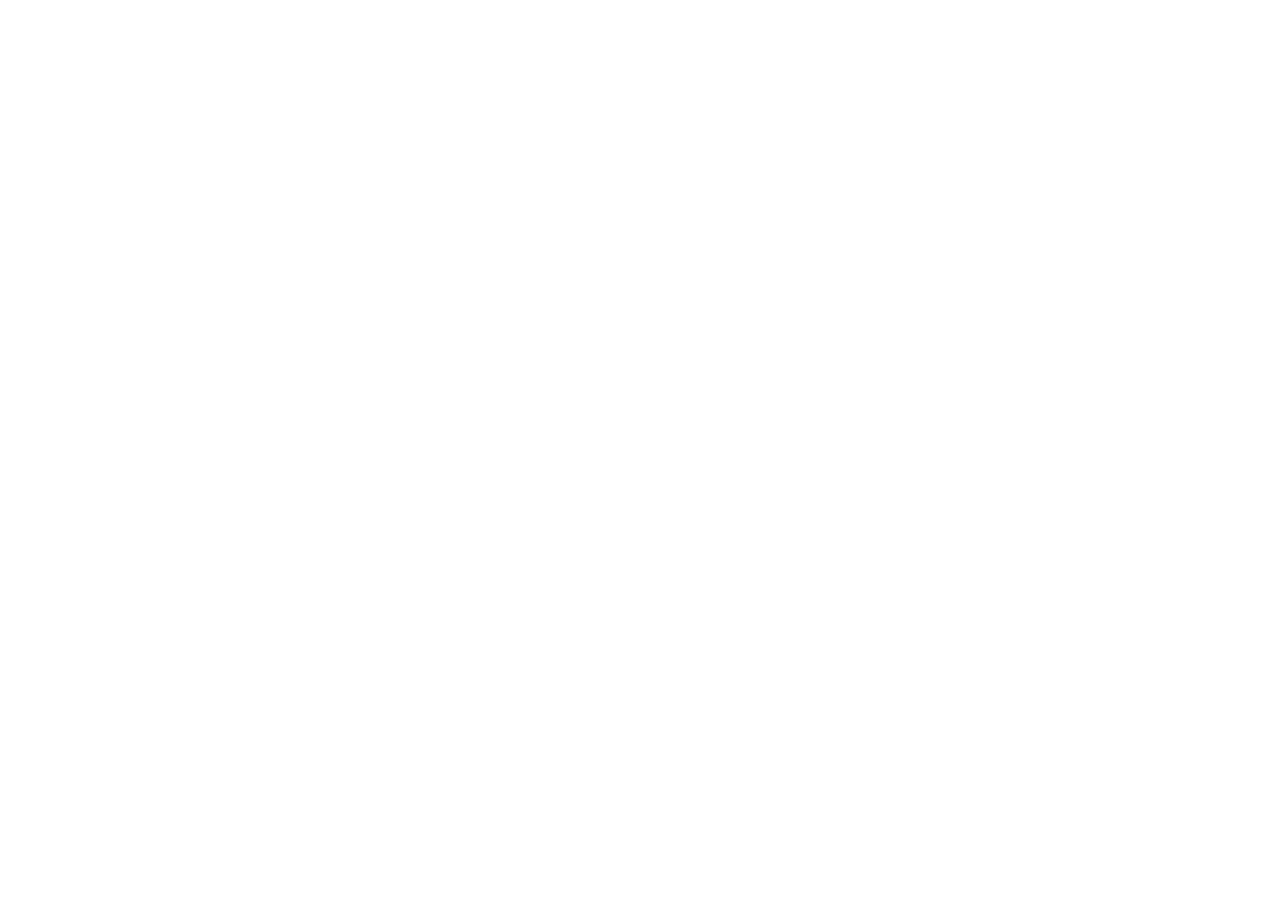
==== index.html @ 06a3d775 "Deploy hubmapconsortium/ccf-asct-reporter to github.com/hubmapconsortium/ccf-asct-reporter.git:gh-pa" ====
<!doctype html>
<html lang="en">

<head>
    <meta charset="utf-8">
    <title>HuBMAP CCF ASCT+B Reporter</title>
    <base href="/ccf-asct-reporter/">    <meta name="viewport" content="width=device-width, initial-scale=1">
    <link rel="icon" type="image/x-icon" href="favicon.ico">
    <link href="https://fonts.googleapis.com/css2?family=Inter:wght@100;200;300;400;500;531;600;700;800;900&display=swap" rel="stylesheet">
    <link href="https://fonts.googleapis.com/icon?family=Material+Icons" rel="stylesheet">
<link rel="stylesheet" href="styles.7276ded389c4f1534b64.css"></head>

<body class="mat-typography" style=" font-family: 'Inter', sans-serif !important;">
    <app-root></app-root>
<script src="runtime-es2015.409e6590615fb48d139f.js" type="module"></script><script src="runtime-es5.409e6590615fb48d139f.js" nomodule defer></script><script src="polyfills-es5.140e771a37f5fbdec635.js" nomodule defer></script><script src="polyfills-es2015.9a57001dd9671e1ec8b7.js" type="module"></script><script src="main-es2015.e4874497d447a8cd2fde.js" type="module"></script><script src="main-es5.e4874497d447a8cd2fde.js" nomodule defer></script></body>

</html>
---- styles.7276ded389c4f1534b64.css ----
@import url(https://fonts.googleapis.com/css2?family=Inter:wght@100;200;300;400;500;531;600;700;800;900&display=swap);.mat-badge-content{font-weight:600;font-size:12px;font-family:Roboto,Helvetica Neue,sans-serif}.mat-badge-small .mat-badge-content{font-size:9px}.mat-badge-large .mat-badge-content{font-size:24px}.mat-h1,.mat-headline,.mat-typography h1{font:400 24px/32px Roboto,Helvetica Neue,sans-serif;letter-spacing:normal;margin:0 0 16px}.mat-h2,.mat-title,.mat-typography h2{font:500 20px/32px Roboto,Helvetica Neue,sans-serif;letter-spacing:normal;margin:0 0 16px}.mat-h3,.mat-subheading-2,.mat-typography h3{font:400 16px/28px Roboto,Helvetica Neue,sans-serif;letter-spacing:normal;margin:0 0 16px}.mat-h4,.mat-subheading-1,.mat-typography h4{font:400 15px/24px Roboto,Helvetica Neue,sans-serif;letter-spacing:normal;margin:0 0 16px}.mat-h5,.mat-typography h5{font:400 calc(14px * .83)/20px Roboto,Helvetica Neue,sans-serif;margin:0 0 12px}.mat-h6,.mat-typography h6{font:400 calc(14px * .67)/20px Roboto,Helvetica Neue,sans-serif;margin:0 0 12px}.mat-body-2,.mat-body-strong{font:500 14px/24px Roboto,Helvetica Neue,sans-serif;letter-spacing:normal}.mat-body,.mat-body-1,.mat-typography{font:400 14px/20px Roboto,Helvetica Neue,sans-serif;letter-spacing:normal}.mat-body-1 p,.mat-body p,.mat-typography p{margin:0 0 12px}.mat-caption,.mat-small{font:400 12px/20px Roboto,Helvetica Neue,sans-serif;letter-spacing:normal}.mat-display-4,.mat-typography .mat-display-4{font:300 112px/112px Roboto,Helvetica Neue,sans-serif;letter-spacing:-.05em;margin:0 0 56px}.mat-display-3,.mat-typography .mat-display-3{font:400 56px/56px Roboto,Helvetica Neue,sans-serif;letter-spacing:-.02em;margin:0 0 64px}.mat-display-2,.mat-typography .mat-display-2{font:400 45px/48px Roboto,Helvetica Neue,sans-serif;letter-spacing:-.005em;margin:0 0 64px}.mat-display-1,.mat-typography .mat-display-1{font:400 34px/40px Roboto,Helvetica Neue,sans-serif;letter-spacing:normal;margin:0 0 64px}.mat-bottom-sheet-container{font:400 14px/20px Roboto,Helvetica Neue,sans-serif;letter-spacing:normal}.mat-button,.mat-fab,.mat-flat-button,.mat-icon-button,.mat-mini-fab,.mat-raised-button,.mat-stroked-button{font-family:Roboto,Helvetica Neue,sans-serif;font-size:14px;font-weight:500}.mat-button-toggle,.mat-card{font-family:Roboto,Helvetica Neue,sans-serif}.mat-card-title{font-size:24px;font-weight:500}.mat-card-header .mat-card-title{font-size:20px}.mat-card-content,.mat-card-subtitle{font-size:14px}.mat-checkbox{font-family:Roboto,Helvetica Neue,sans-serif}.mat-checkbox-layout .mat-checkbox-label{line-height:24px}.mat-chip{font-size:14px;font-weight:500}.mat-chip .mat-chip-remove.mat-icon,.mat-chip .mat-chip-trailing-icon.mat-icon{font-size:18px}.mat-table{font-family:Roboto,Helvetica Neue,sans-serif}.mat-header-cell{font-size:12px;font-weight:500}.mat-cell,.mat-footer-cell{font-size:14px}.mat-calendar{font-family:Roboto,Helvetica Neue,sans-serif}.mat-calendar-body{font-size:13px}.mat-calendar-body-label,.mat-calendar-period-button{font-size:14px;font-weight:500}.mat-calendar-table-header th{font-size:11px;font-weight:400}.mat-dialog-title{font:500 20px/32px Roboto,Helvetica Neue,sans-serif;letter-spacing:normal}.mat-expansion-panel-header{font-family:Roboto,Helvetica Neue,sans-serif;font-size:15px;font-weight:400}.mat-expansion-panel-content{font:400 14px/20px Roboto,Helvetica Neue,sans-serif;letter-spacing:normal}.mat-form-field{font-size:inherit;font-weight:400;line-height:1.125;font-family:Roboto,Helvetica Neue,sans-serif;letter-spacing:normal}.mat-form-field-wrapper{padding-bottom:1.34375em}.mat-form-field-prefix .mat-icon,.mat-form-field-suffix .mat-icon{font-size:150%;line-height:1.125}.mat-form-field-prefix .mat-icon-button,.mat-form-field-suffix .mat-icon-button{height:1.5em;width:1.5em}.mat-form-field-prefix .mat-icon-button .mat-icon,.mat-form-field-suffix .mat-icon-button .mat-icon{height:1.125em;line-height:1.125}.mat-form-field-infix{padding:.5em 0;border-top:.84375em solid transparent}.mat-form-field-can-float.mat-form-field-should-float .mat-form-field-label,.mat-form-field-can-float .mat-input-server:focus+.mat-form-field-label-wrapper .mat-form-field-label{transform:translateY(-1.34375em) scale(.75);width:133.3333333333%}.mat-form-field-can-float .mat-input-server[label]:not(:label-shown)+.mat-form-field-label-wrapper .mat-form-field-label{transform:translateY(-1.34374em) scale(.75);width:133.3333433333%}.mat-form-field-label-wrapper{top:-.84375em;padding-top:.84375em}.mat-form-field-label{top:1.34375em}.mat-form-field-underline{bottom:1.34375em}.mat-form-field-subscript-wrapper{font-size:75%;margin-top:.6666666667em;top:calc(100% - 1.7916666667em)}.mat-form-field-appearance-legacy .mat-form-field-wrapper{padding-bottom:1.25em}.mat-form-field-appearance-legacy .mat-form-field-infix{padding:.4375em 0}.mat-form-field-appearance-legacy.mat-form-field-can-float.mat-form-field-should-float .mat-form-field-label,.mat-form-field-appearance-legacy.mat-form-field-can-float .mat-input-server:focus+.mat-form-field-label-wrapper .mat-form-field-label{transform:translateY(-1.28125em) scale(.75) perspective(100px) translateZ(.001px);-ms-transform:translateY(-1.28125em) scale(.75);width:133.3333333333%}.mat-form-field-appearance-legacy.mat-form-field-can-float .mat-form-field-autofill-control:-webkit-autofill+.mat-form-field-label-wrapper .mat-form-field-label{transform:translateY(-1.28125em) scale(.75) perspective(100px) translateZ(.00101px);-ms-transform:translateY(-1.28124em) scale(.75);width:133.3333433333%}.mat-form-field-appearance-legacy.mat-form-field-can-float .mat-input-server[label]:not(:label-shown)+.mat-form-field-label-wrapper .mat-form-field-label{transform:translateY(-1.28125em) scale(.75) perspective(100px) translateZ(.00102px);-ms-transform:translateY(-1.28123em) scale(.75);width:133.3333533333%}.mat-form-field-appearance-legacy .mat-form-field-label{top:1.28125em}.mat-form-field-appearance-legacy .mat-form-field-underline{bottom:1.25em}.mat-form-field-appearance-legacy .mat-form-field-subscript-wrapper{margin-top:.5416666667em;top:calc(100% - 1.6666666667em)}@media print{.mat-form-field-appearance-legacy.mat-form-field-can-float.mat-form-field-should-float .mat-form-field-label,.mat-form-field-appearance-legacy.mat-form-field-can-float .mat-input-server:focus+.mat-form-field-label-wrapper .mat-form-field-label{transform:translateY(-1.28122em) scale(.75)}.mat-form-field-appearance-legacy.mat-form-field-can-float .mat-form-field-autofill-control:-webkit-autofill+.mat-form-field-label-wrapper .mat-form-field-label{transform:translateY(-1.28121em) scale(.75)}.mat-form-field-appearance-legacy.mat-form-field-can-float .mat-input-server[label]:not(:label-shown)+.mat-form-field-label-wrapper .mat-form-field-label{transform:translateY(-1.2812em) scale(.75)}}.mat-form-field-appearance-fill .mat-form-field-infix{padding:.25em 0 .75em}.mat-form-field-appearance-fill .mat-form-field-label{top:1.09375em;margin-top:-.5em}.mat-form-field-appearance-fill.mat-form-field-can-float.mat-form-field-should-float .mat-form-field-label,.mat-form-field-appearance-fill.mat-form-field-can-float .mat-input-server:focus+.mat-form-field-label-wrapper .mat-form-field-label{transform:translateY(-.59375em) scale(.75);width:133.3333333333%}.mat-form-field-appearance-fill.mat-form-field-can-float .mat-input-server[label]:not(:label-shown)+.mat-form-field-label-wrapper .mat-form-field-label{transform:translateY(-.59374em) scale(.75);width:133.3333433333%}.mat-form-field-appearance-outline .mat-form-field-infix{padding:1em 0}.mat-form-field-appearance-outline .mat-form-field-label{top:1.84375em;margin-top:-.25em}.mat-form-field-appearance-outline.mat-form-field-can-float.mat-form-field-should-float .mat-form-field-label,.mat-form-field-appearance-outline.mat-form-field-can-float .mat-input-server:focus+.mat-form-field-label-wrapper .mat-form-field-label{transform:translateY(-1.59375em) scale(.75);width:133.3333333333%}.mat-form-field-appearance-outline.mat-form-field-can-float .mat-input-server[label]:not(:label-shown)+.mat-form-field-label-wrapper .mat-form-field-label{transform:translateY(-1.59374em) scale(.75);width:133.3333433333%}.mat-grid-tile-footer,.mat-grid-tile-header{font-size:14px}.mat-grid-tile-footer .mat-line,.mat-grid-tile-header .mat-line{white-space:nowrap;overflow:hidden;text-overflow:ellipsis;display:block;box-sizing:border-box}.mat-grid-tile-footer .mat-line:nth-child(n+2),.mat-grid-tile-header .mat-line:nth-child(n+2){font-size:12px}input.mat-input-element{margin-top:-.0625em}.mat-menu-item{font-family:Roboto,Helvetica Neue,sans-serif;font-size:14px;font-weight:400}.mat-paginator,.mat-paginator-page-size .mat-select-trigger{font-family:Roboto,Helvetica Neue,sans-serif;font-size:12px}.mat-radio-button,.mat-select{font-family:Roboto,Helvetica Neue,sans-serif}.mat-select-trigger{height:1.125em}.mat-slide-toggle-content,.mat-slider-thumb-label-text{font-family:Roboto,Helvetica Neue,sans-serif}.mat-slider-thumb-label-text{font-size:12px;font-weight:500}.mat-stepper-horizontal,.mat-stepper-vertical{font-family:Roboto,Helvetica Neue,sans-serif}.mat-step-label{font-size:14px;font-weight:400}.mat-step-sub-label-error{font-weight:400}.mat-step-label-error{font-size:14px}.mat-step-label-selected{font-size:14px;font-weight:500}.mat-tab-group,.mat-tab-label,.mat-tab-link{font-family:Roboto,Helvetica Neue,sans-serif}.mat-tab-label,.mat-tab-link{font-size:14px;font-weight:500}.mat-toolbar,.mat-toolbar h1,.mat-toolbar h2,.mat-toolbar h3,.mat-toolbar h4,.mat-toolbar h5,.mat-toolbar h6{font:500 20px/32px Roboto,Helvetica Neue,sans-serif;letter-spacing:normal;margin:0}.mat-tooltip{font-family:Roboto,Helvetica Neue,sans-serif;font-size:10px;padding-top:6px;padding-bottom:6px}.mat-tooltip-handset{font-size:14px;padding-top:8px;padding-bottom:8px}.mat-list-item,.mat-list-option{font-family:Roboto,Helvetica Neue,sans-serif}.mat-list-base .mat-list-item{font-size:16px}.mat-list-base .mat-list-item .mat-line{white-space:nowrap;overflow:hidden;text-overflow:ellipsis;display:block;box-sizing:border-box}.mat-list-base .mat-list-item .mat-line:nth-child(n+2){font-size:14px}.mat-list-base .mat-list-option{font-size:16px}.mat-list-base .mat-list-option .mat-line{white-space:nowrap;overflow:hidden;text-overflow:ellipsis;display:block;box-sizing:border-box}.mat-list-base .mat-list-option .mat-line:nth-child(n+2){font-size:14px}.mat-list-base .mat-subheader{font-family:Roboto,Helvetica Neue,sans-serif;font-size:14px;font-weight:500}.mat-list-base[dense] .mat-list-item{font-size:12px}.mat-list-base[dense] .mat-list-item .mat-line{white-space:nowrap;overflow:hidden;text-overflow:ellipsis;display:block;box-sizing:border-box}.mat-list-base[dense] .mat-list-item .mat-line:nth-child(n+2),.mat-list-base[dense] .mat-list-option{font-size:12px}.mat-list-base[dense] .mat-list-option .mat-line{white-space:nowrap;overflow:hidden;text-overflow:ellipsis;display:block;box-sizing:border-box}.mat-list-base[dense] .mat-list-option .mat-line:nth-child(n+2){font-size:12px}.mat-list-base[dense] .mat-subheader{font-family:Roboto,Helvetica Neue,sans-serif;font-size:12px;font-weight:500}.mat-option{font-family:Roboto,Helvetica Neue,sans-serif;font-size:16px}.mat-optgroup-label{font:500 14px/24px Roboto,Helvetica Neue,sans-serif;letter-spacing:normal}.mat-simple-snackbar{font-family:Roboto,Helvetica Neue,sans-serif;font-size:14px}.mat-simple-snackbar-action{line-height:1;font-family:inherit;font-size:inherit;font-weight:500}.mat-tree{font-family:Roboto,Helvetica Neue,sans-serif}.mat-nested-tree-node,.mat-tree-node{font-weight:400;font-size:14px}.mat-ripple{overflow:hidden;position:relative}.mat-ripple:not(:empty){transform:translateZ(0)}.mat-ripple.mat-ripple-unbounded{overflow:visible}.mat-ripple-element{position:absolute;border-radius:50%;pointer-events:none;transition:opacity,transform 0ms cubic-bezier(0,0,.2,1);transform:scale(0)}.cdk-high-contrast-active .mat-ripple-element{display:none}.cdk-visually-hidden{border:0;clip:rect(0 0 0 0);height:1px;margin:-1px;overflow:hidden;padding:0;position:absolute;width:1px;outline:0;-webkit-appearance:none;-moz-appearance:none}.cdk-global-overlay-wrapper,.cdk-overlay-container{pointer-events:none;top:0;left:0;height:100%;width:100%}.cdk-overlay-container{position:fixed;z-index:1000}.cdk-overlay-container:empty{display:none}.cdk-global-overlay-wrapper,.cdk-overlay-pane{display:flex;position:absolute;z-index:1000}.cdk-overlay-pane{pointer-events:auto;box-sizing:border-box;max-width:100%;max-height:100%}.cdk-overlay-backdrop{position:absolute;top:0;bottom:0;left:0;right:0;z-index:1000;pointer-events:auto;-webkit-tap-highlight-color:transparent;transition:opacity .4s cubic-bezier(.25,.8,.25,1);opacity:0}.cdk-overlay-backdrop.cdk-overlay-backdrop-showing{opacity:1}@media screen and (-ms-high-contrast:active){.cdk-overlay-backdrop.cdk-overlay-backdrop-showing{opacity:.6}}.cdk-overlay-dark-backdrop{background:rgba(0,0,0,.32)}.cdk-overlay-transparent-backdrop,.cdk-overlay-transparent-backdrop.cdk-overlay-backdrop-showing{opacity:0}.cdk-overlay-connected-position-bounding-box{position:absolute;z-index:1000;display:flex;flex-direction:column;min-width:1px;min-height:1px}.cdk-global-scrollblock{position:fixed;width:100%;overflow-y:scroll}@-webkit-keyframes cdk-text-field-autofill-start{/*!*/}@keyframes cdk-text-field-autofill-start{/*!*/}@-webkit-keyframes cdk-text-field-autofill-end{/*!*/}@keyframes cdk-text-field-autofill-end{/*!*/}.cdk-text-field-autofill-monitored:-webkit-autofill{-webkit-animation:cdk-text-field-autofill-start 0s 1ms;animation:cdk-text-field-autofill-start 0s 1ms}.cdk-text-field-autofill-monitored:not(:-webkit-autofill){-webkit-animation:cdk-text-field-autofill-end 0s 1ms;animation:cdk-text-field-autofill-end 0s 1ms}textarea.cdk-textarea-autosize{resize:none}textarea.cdk-textarea-autosize-measuring{padding:2px 0!important;box-sizing:content-box!important;height:auto!important;overflow:hidden!important}textarea.cdk-textarea-autosize-measuring-firefox{padding:2px 0!important;box-sizing:content-box!important;height:0!important}.mat-focus-indicator,.mat-mdc-focus-indicator{position:relative}.mat-ripple-element{background-color:rgba(0,0,0,.1)}.mat-option{color:rgba(0,0,0,.87)}.mat-option.mat-active,.mat-option.mat-selected:not(.mat-option-multiple):not(.mat-option-disabled),.mat-option:focus:not(.mat-option-disabled),.mat-option:hover:not(.mat-option-disabled){background:rgba(0,0,0,.04)}.mat-option.mat-active{color:rgba(0,0,0,.87)}.mat-option.mat-option-disabled{color:rgba(0,0,0,.38)}.mat-primary .mat-option.mat-selected:not(.mat-option-disabled){color:#3f51b5}.mat-accent .mat-option.mat-selected:not(.mat-option-disabled){color:#ff4081}.mat-warn .mat-option.mat-selected:not(.mat-option-disabled){color:#f44336}.mat-optgroup-label{color:rgba(0,0,0,.54)}.mat-optgroup-disabled .mat-optgroup-label{color:rgba(0,0,0,.38)}.mat-pseudo-checkbox{color:rgba(0,0,0,.54)}.mat-pseudo-checkbox:after{color:#fafafa}.mat-pseudo-checkbox-disabled{color:#b0b0b0}.mat-primary .mat-pseudo-checkbox-checked,.mat-primary .mat-pseudo-checkbox-indeterminate{background:#3f51b5}.mat-accent .mat-pseudo-checkbox-checked,.mat-accent .mat-pseudo-checkbox-indeterminate,.mat-pseudo-checkbox-checked,.mat-pseudo-checkbox-indeterminate{background:#ff4081}.mat-warn .mat-pseudo-checkbox-checked,.mat-warn .mat-pseudo-checkbox-indeterminate{background:#f44336}.mat-pseudo-checkbox-checked.mat-pseudo-checkbox-disabled,.mat-pseudo-checkbox-indeterminate.mat-pseudo-checkbox-disabled{background:#b0b0b0}.mat-app-background{background-color:#fafafa;color:rgba(0,0,0,.87)}.mat-elevation-z0{box-shadow:0 0 0 0 rgba(0,0,0,.2),0 0 0 0 rgba(0,0,0,.14),0 0 0 0 rgba(0,0,0,.12)}.mat-elevation-z1{box-shadow:0 2px 1px -1px rgba(0,0,0,.2),0 1px 1px 0 rgba(0,0,0,.14),0 1px 3px 0 rgba(0,0,0,.12)}.mat-elevation-z2{box-shadow:0 3px 1px -2px rgba(0,0,0,.2),0 2px 2px 0 rgba(0,0,0,.14),0 1px 5px 0 rgba(0,0,0,.12)}.mat-elevation-z3{box-shadow:0 3px 3px -2px rgba(0,0,0,.2),0 3px 4px 0 rgba(0,0,0,.14),0 1px 8px 0 rgba(0,0,0,.12)}.mat-elevation-z4{box-shadow:0 2px 4px -1px rgba(0,0,0,.2),0 4px 5px 0 rgba(0,0,0,.14),0 1px 10px 0 rgba(0,0,0,.12)}.mat-elevation-z5{box-shadow:0 3px 5px -1px rgba(0,0,0,.2),0 5px 8px 0 rgba(0,0,0,.14),0 1px 14px 0 rgba(0,0,0,.12)}.mat-elevation-z6{box-shadow:0 3px 5px -1px rgba(0,0,0,.2),0 6px 10px 0 rgba(0,0,0,.14),0 1px 18px 0 rgba(0,0,0,.12)}.mat-elevation-z7{box-shadow:0 4px 5px -2px rgba(0,0,0,.2),0 7px 10px 1px rgba(0,0,0,.14),0 2px 16px 1px rgba(0,0,0,.12)}.mat-elevation-z8{box-shadow:0 5px 5px -3px rgba(0,0,0,.2),0 8px 10px 1px rgba(0,0,0,.14),0 3px 14px 2px rgba(0,0,0,.12)}.mat-elevation-z9{box-shadow:0 5px 6px -3px rgba(0,0,0,.2),0 9px 12px 1px rgba(0,0,0,.14),0 3px 16px 2px rgba(0,0,0,.12)}.mat-elevation-z10{box-shadow:0 6px 6px -3px rgba(0,0,0,.2),0 10px 14px 1px rgba(0,0,0,.14),0 4px 18px 3px rgba(0,0,0,.12)}.mat-elevation-z11{box-shadow:0 6px 7px -4px rgba(0,0,0,.2),0 11px 15px 1px rgba(0,0,0,.14),0 4px 20px 3px rgba(0,0,0,.12)}.mat-elevation-z12{box-shadow:0 7px 8px -4px rgba(0,0,0,.2),0 12px 17px 2px rgba(0,0,0,.14),0 5px 22px 4px rgba(0,0,0,.12)}.mat-elevation-z13{box-shadow:0 7px 8px -4px rgba(0,0,0,.2),0 13px 19px 2px rgba(0,0,0,.14),0 5px 24px 4px rgba(0,0,0,.12)}.mat-elevation-z14{box-shadow:0 7px 9px -4px rgba(0,0,0,.2),0 14px 21px 2px rgba(0,0,0,.14),0 5px 26px 4px rgba(0,0,0,.12)}.mat-elevation-z15{box-shadow:0 8px 9px -5px rgba(0,0,0,.2),0 15px 22px 2px rgba(0,0,0,.14),0 6px 28px 5px rgba(0,0,0,.12)}.mat-elevation-z16{box-shadow:0 8px 10px -5px rgba(0,0,0,.2),0 16px 24px 2px rgba(0,0,0,.14),0 6px 30px 5px rgba(0,0,0,.12)}.mat-elevation-z17{box-shadow:0 8px 11px -5px rgba(0,0,0,.2),0 17px 26px 2px rgba(0,0,0,.14),0 6px 32px 5px rgba(0,0,0,.12)}.mat-elevation-z18{box-shadow:0 9px 11px -5px rgba(0,0,0,.2),0 18px 28px 2px rgba(0,0,0,.14),0 7px 34px 6px rgba(0,0,0,.12)}.mat-elevation-z19{box-shadow:0 9px 12px -6px rgba(0,0,0,.2),0 19px 29px 2px rgba(0,0,0,.14),0 7px 36px 6px rgba(0,0,0,.12)}.mat-elevation-z20{box-shadow:0 10px 13px -6px rgba(0,0,0,.2),0 20px 31px 3px rgba(0,0,0,.14),0 8px 38px 7px rgba(0,0,0,.12)}.mat-elevation-z21{box-shadow:0 10px 13px -6px rgba(0,0,0,.2),0 21px 33px 3px rgba(0,0,0,.14),0 8px 40px 7px rgba(0,0,0,.12)}.mat-elevation-z22{box-shadow:0 10px 14px -6px rgba(0,0,0,.2),0 22px 35px 3px rgba(0,0,0,.14),0 8px 42px 7px rgba(0,0,0,.12)}.mat-elevation-z23{box-shadow:0 11px 14px -7px rgba(0,0,0,.2),0 23px 36px 3px rgba(0,0,0,.14),0 9px 44px 8px rgba(0,0,0,.12)}.mat-elevation-z24{box-shadow:0 11px 15px -7px rgba(0,0,0,.2),0 24px 38px 3px rgba(0,0,0,.14),0 9px 46px 8px rgba(0,0,0,.12)}.mat-theme-loaded-marker{display:none}.mat-autocomplete-panel{background:#fff;color:rgba(0,0,0,.87)}.mat-autocomplete-panel:not([class*=mat-elevation-z]){box-shadow:0 2px 4px -1px rgba(0,0,0,.2),0 4px 5px 0 rgba(0,0,0,.14),0 1px 10px 0 rgba(0,0,0,.12)}.mat-autocomplete-panel .mat-option.mat-selected:not(.mat-active):not(:hover){background:#fff}.mat-autocomplete-panel .mat-option.mat-selected:not(.mat-active):not(:hover):not(.mat-option-disabled){color:rgba(0,0,0,.87)}.mat-badge-content{color:#fff;background:#3f51b5}.cdk-high-contrast-active .mat-badge-content{outline:1px solid;border-radius:0}.mat-badge-accent .mat-badge-content{background:#ff4081;color:#fff}.mat-badge-warn .mat-badge-content{color:#fff;background:#f44336}.mat-badge{position:relative}.mat-badge-hidden .mat-badge-content{display:none}.mat-badge-disabled .mat-badge-content{background:#b9b9b9;color:rgba(0,0,0,.38)}.mat-badge-content{position:absolute;text-align:center;display:inline-block;border-radius:50%;transition:transform .2s ease-in-out;transform:scale(.6);overflow:hidden;white-space:nowrap;text-overflow:ellipsis;pointer-events:none}.mat-badge-content._mat-animation-noopable,.ng-animate-disabled .mat-badge-content{transition:none}.mat-badge-content.mat-badge-active{transform:none}.mat-badge-small .mat-badge-content{width:16px;height:16px;line-height:16px}.mat-badge-small.mat-badge-above .mat-badge-content{top:-8px}.mat-badge-small.mat-badge-below .mat-badge-content{bottom:-8px}.mat-badge-small.mat-badge-before .mat-badge-content{left:-16px}[dir=rtl] .mat-badge-small.mat-badge-before .mat-badge-content{left:auto;right:-16px}.mat-badge-small.mat-badge-after .mat-badge-content{right:-16px}[dir=rtl] .mat-badge-small.mat-badge-after .mat-badge-content{right:auto;left:-16px}.mat-badge-small.mat-badge-overlap.mat-badge-before .mat-badge-content{left:-8px}[dir=rtl] .mat-badge-small.mat-badge-overlap.mat-badge-before .mat-badge-content{left:auto;right:-8px}.mat-badge-small.mat-badge-overlap.mat-badge-after .mat-badge-content{right:-8px}[dir=rtl] .mat-badge-small.mat-badge-overlap.mat-badge-after .mat-badge-content{right:auto;left:-8px}.mat-badge-medium .mat-badge-content{width:22px;height:22px;line-height:22px}.mat-badge-medium.mat-badge-above .mat-badge-content{top:-11px}.mat-badge-medium.mat-badge-below .mat-badge-content{bottom:-11px}.mat-badge-medium.mat-badge-before .mat-badge-content{left:-22px}[dir=rtl] .mat-badge-medium.mat-badge-before .mat-badge-content{left:auto;right:-22px}.mat-badge-medium.mat-badge-after .mat-badge-content{right:-22px}[dir=rtl] .mat-badge-medium.mat-badge-after .mat-badge-content{right:auto;left:-22px}.mat-badge-medium.mat-badge-overlap.mat-badge-before .mat-badge-content{left:-11px}[dir=rtl] .mat-badge-medium.mat-badge-overlap.mat-badge-before .mat-badge-content{left:auto;right:-11px}.mat-badge-medium.mat-badge-overlap.mat-badge-after .mat-badge-content{right:-11px}[dir=rtl] .mat-badge-medium.mat-badge-overlap.mat-badge-after .mat-badge-content{right:auto;left:-11px}.mat-badge-large .mat-badge-content{width:28px;height:28px;line-height:28px}.mat-badge-large.mat-badge-above .mat-badge-content{top:-14px}.mat-badge-large.mat-badge-below .mat-badge-content{bottom:-14px}.mat-badge-large.mat-badge-before .mat-badge-content{left:-28px}[dir=rtl] .mat-badge-large.mat-badge-before .mat-badge-content{left:auto;right:-28px}.mat-badge-large.mat-badge-after .mat-badge-content{right:-28px}[dir=rtl] .mat-badge-large.mat-badge-after .mat-badge-content{right:auto;left:-28px}.mat-badge-large.mat-badge-overlap.mat-badge-before .mat-badge-content{left:-14px}[dir=rtl] .mat-badge-large.mat-badge-overlap.mat-badge-before .mat-badge-content{left:auto;right:-14px}.mat-badge-large.mat-badge-overlap.mat-badge-after .mat-badge-content{right:-14px}[dir=rtl] .mat-badge-large.mat-badge-overlap.mat-badge-after .mat-badge-content{right:auto;left:-14px}.mat-bottom-sheet-container{box-shadow:0 8px 10px -5px rgba(0,0,0,.2),0 16px 24px 2px rgba(0,0,0,.14),0 6px 30px 5px rgba(0,0,0,.12);background:#fff;color:rgba(0,0,0,.87)}.mat-button,.mat-icon-button,.mat-stroked-button{color:inherit;background:transparent}.mat-button.mat-primary,.mat-icon-button.mat-primary,.mat-stroked-button.mat-primary{color:#3f51b5}.mat-button.mat-accent,.mat-icon-button.mat-accent,.mat-stroked-button.mat-accent{color:#ff4081}.mat-button.mat-warn,.mat-icon-button.mat-warn,.mat-stroked-button.mat-warn{color:#f44336}.mat-button.mat-accent.mat-button-disabled,.mat-button.mat-button-disabled.mat-button-disabled,.mat-button.mat-primary.mat-button-disabled,.mat-button.mat-warn.mat-button-disabled,.mat-icon-button.mat-accent.mat-button-disabled,.mat-icon-button.mat-button-disabled.mat-button-disabled,.mat-icon-button.mat-primary.mat-button-disabled,.mat-icon-button.mat-warn.mat-button-disabled,.mat-stroked-button.mat-accent.mat-button-disabled,.mat-stroked-button.mat-button-disabled.mat-button-disabled,.mat-stroked-button.mat-primary.mat-button-disabled,.mat-stroked-button.mat-warn.mat-button-disabled{color:rgba(0,0,0,.26)}.mat-button.mat-primary .mat-button-focus-overlay,.mat-icon-button.mat-primary .mat-button-focus-overlay,.mat-stroked-button.mat-primary .mat-button-focus-overlay{background-color:#3f51b5}.mat-button.mat-accent .mat-button-focus-overlay,.mat-icon-button.mat-accent .mat-button-focus-overlay,.mat-stroked-button.mat-accent .mat-button-focus-overlay{background-color:#ff4081}.mat-button.mat-warn .mat-button-focus-overlay,.mat-icon-button.mat-warn .mat-button-focus-overlay,.mat-stroked-button.mat-warn .mat-button-focus-overlay{background-color:#f44336}.mat-button.mat-button-disabled .mat-button-focus-overlay,.mat-icon-button.mat-button-disabled .mat-button-focus-overlay,.mat-stroked-button.mat-button-disabled .mat-button-focus-overlay{background-color:transparent}.mat-button .mat-ripple-element,.mat-icon-button .mat-ripple-element,.mat-stroked-button .mat-ripple-element{opacity:.1;background-color:currentColor}.mat-button-focus-overlay{background:#000}.mat-stroked-button:not(.mat-button-disabled){border-color:rgba(0,0,0,.12)}.mat-fab,.mat-flat-button,.mat-mini-fab,.mat-raised-button{color:rgba(0,0,0,.87);background-color:#fff}.mat-fab.mat-accent,.mat-fab.mat-primary,.mat-fab.mat-warn,.mat-flat-button.mat-accent,.mat-flat-button.mat-primary,.mat-flat-button.mat-warn,.mat-mini-fab.mat-accent,.mat-mini-fab.mat-primary,.mat-mini-fab.mat-warn,.mat-raised-button.mat-accent,.mat-raised-button.mat-primary,.mat-raised-button.mat-warn{color:#fff}.mat-fab.mat-accent.mat-button-disabled,.mat-fab.mat-button-disabled.mat-button-disabled,.mat-fab.mat-primary.mat-button-disabled,.mat-fab.mat-warn.mat-button-disabled,.mat-flat-button.mat-accent.mat-button-disabled,.mat-flat-button.mat-button-disabled.mat-button-disabled,.mat-flat-button.mat-primary.mat-button-disabled,.mat-flat-button.mat-warn.mat-button-disabled,.mat-mini-fab.mat-accent.mat-button-disabled,.mat-mini-fab.mat-button-disabled.mat-button-disabled,.mat-mini-fab.mat-primary.mat-button-disabled,.mat-mini-fab.mat-warn.mat-button-disabled,.mat-raised-button.mat-accent.mat-button-disabled,.mat-raised-button.mat-button-disabled.mat-button-disabled,.mat-raised-button.mat-primary.mat-button-disabled,.mat-raised-button.mat-warn.mat-button-disabled{color:rgba(0,0,0,.26)}.mat-fab.mat-primary,.mat-flat-button.mat-primary,.mat-mini-fab.mat-primary,.mat-raised-button.mat-primary{background-color:#3f51b5}.mat-fab.mat-accent,.mat-flat-button.mat-accent,.mat-mini-fab.mat-accent,.mat-raised-button.mat-accent{background-color:#ff4081}.mat-fab.mat-warn,.mat-flat-button.mat-warn,.mat-mini-fab.mat-warn,.mat-raised-button.mat-warn{background-color:#f44336}.mat-fab.mat-accent.mat-button-disabled,.mat-fab.mat-button-disabled.mat-button-disabled,.mat-fab.mat-primary.mat-button-disabled,.mat-fab.mat-warn.mat-button-disabled,.mat-flat-button.mat-accent.mat-button-disabled,.mat-flat-button.mat-button-disabled.mat-button-disabled,.mat-flat-button.mat-primary.mat-button-disabled,.mat-flat-button.mat-warn.mat-button-disabled,.mat-mini-fab.mat-accent.mat-button-disabled,.mat-mini-fab.mat-button-disabled.mat-button-disabled,.mat-mini-fab.mat-primary.mat-button-disabled,.mat-mini-fab.mat-warn.mat-button-disabled,.mat-raised-button.mat-accent.mat-button-disabled,.mat-raised-button.mat-button-disabled.mat-button-disabled,.mat-raised-button.mat-primary.mat-button-disabled,.mat-raised-button.mat-warn.mat-button-disabled{background-color:rgba(0,0,0,.12)}.mat-fab.mat-accent .mat-ripple-element,.mat-fab.mat-primary .mat-ripple-element,.mat-fab.mat-warn .mat-ripple-element,.mat-flat-button.mat-accent .mat-ripple-element,.mat-flat-button.mat-primary .mat-ripple-element,.mat-flat-button.mat-warn .mat-ripple-element,.mat-mini-fab.mat-accent .mat-ripple-element,.mat-mini-fab.mat-primary .mat-ripple-element,.mat-mini-fab.mat-warn .mat-ripple-element,.mat-raised-button.mat-accent .mat-ripple-element,.mat-raised-button.mat-primary .mat-ripple-element,.mat-raised-button.mat-warn .mat-ripple-element{background-color:hsla(0,0%,100%,.1)}.mat-flat-button:not([class*=mat-elevation-z]),.mat-stroked-button:not([class*=mat-elevation-z]){box-shadow:0 0 0 0 rgba(0,0,0,.2),0 0 0 0 rgba(0,0,0,.14),0 0 0 0 rgba(0,0,0,.12)}.mat-raised-button:not([class*=mat-elevation-z]){box-shadow:0 3px 1px -2px rgba(0,0,0,.2),0 2px 2px 0 rgba(0,0,0,.14),0 1px 5px 0 rgba(0,0,0,.12)}.mat-raised-button:not(.mat-button-disabled):active:not([class*=mat-elevation-z]){box-shadow:0 5px 5px -3px rgba(0,0,0,.2),0 8px 10px 1px rgba(0,0,0,.14),0 3px 14px 2px rgba(0,0,0,.12)}.mat-raised-button.mat-button-disabled:not([class*=mat-elevation-z]){box-shadow:0 0 0 0 rgba(0,0,0,.2),0 0 0 0 rgba(0,0,0,.14),0 0 0 0 rgba(0,0,0,.12)}.mat-fab:not([class*=mat-elevation-z]),.mat-mini-fab:not([class*=mat-elevation-z]){box-shadow:0 3px 5px -1px rgba(0,0,0,.2),0 6px 10px 0 rgba(0,0,0,.14),0 1px 18px 0 rgba(0,0,0,.12)}.mat-fab:not(.mat-button-disabled):active:not([class*=mat-elevation-z]),.mat-mini-fab:not(.mat-button-disabled):active:not([class*=mat-elevation-z]){box-shadow:0 7px 8px -4px rgba(0,0,0,.2),0 12px 17px 2px rgba(0,0,0,.14),0 5px 22px 4px rgba(0,0,0,.12)}.mat-fab.mat-button-disabled:not([class*=mat-elevation-z]),.mat-mini-fab.mat-button-disabled:not([class*=mat-elevation-z]){box-shadow:0 0 0 0 rgba(0,0,0,.2),0 0 0 0 rgba(0,0,0,.14),0 0 0 0 rgba(0,0,0,.12)}.mat-button-toggle-group,.mat-button-toggle-standalone{box-shadow:0 3px 1px -2px rgba(0,0,0,.2),0 2px 2px 0 rgba(0,0,0,.14),0 1px 5px 0 rgba(0,0,0,.12)}.mat-button-toggle-group-appearance-standard,.mat-button-toggle-standalone.mat-button-toggle-appearance-standard{box-shadow:none}.mat-button-toggle{color:rgba(0,0,0,.38)}.mat-button-toggle .mat-button-toggle-focus-overlay{background-color:rgba(0,0,0,.12)}.mat-button-toggle-appearance-standard{color:rgba(0,0,0,.87);background:#fff}.mat-button-toggle-appearance-standard .mat-button-toggle-focus-overlay{background-color:#000}.mat-button-toggle-group-appearance-standard .mat-button-toggle+.mat-button-toggle{border-left:1px solid rgba(0,0,0,.12)}[dir=rtl] .mat-button-toggle-group-appearance-standard .mat-button-toggle+.mat-button-toggle{border-left:none;border-right:1px solid rgba(0,0,0,.12)}.mat-button-toggle-group-appearance-standard.mat-button-toggle-vertical .mat-button-toggle+.mat-button-toggle{border-left:none;border-right:none;border-top:1px solid rgba(0,0,0,.12)}.mat-button-toggle-checked{background-color:#e0e0e0;color:rgba(0,0,0,.54)}.mat-button-toggle-checked.mat-button-toggle-appearance-standard{color:rgba(0,0,0,.87)}.mat-button-toggle-disabled{color:rgba(0,0,0,.26);background-color:#eee}.mat-button-toggle-disabled.mat-button-toggle-appearance-standard{background:#fff}.mat-button-toggle-disabled.mat-button-toggle-checked{background-color:#bdbdbd}.mat-button-toggle-group-appearance-standard,.mat-button-toggle-standalone.mat-button-toggle-appearance-standard{border:1px solid rgba(0,0,0,.12)}.mat-button-toggle-appearance-standard .mat-button-toggle-label-content{line-height:48px}.mat-card{background:#fff;color:rgba(0,0,0,.87)}.mat-card:not([class*=mat-elevation-z]){box-shadow:0 2px 1px -1px rgba(0,0,0,.2),0 1px 1px 0 rgba(0,0,0,.14),0 1px 3px 0 rgba(0,0,0,.12)}.mat-card.mat-card-flat:not([class*=mat-elevation-z]){box-shadow:0 0 0 0 rgba(0,0,0,.2),0 0 0 0 rgba(0,0,0,.14),0 0 0 0 rgba(0,0,0,.12)}.mat-card-subtitle{color:rgba(0,0,0,.54)}.mat-checkbox-frame{border-color:rgba(0,0,0,.54)}.mat-checkbox-checkmark{fill:#fafafa}.mat-checkbox-checkmark-path{stroke:#fafafa!important}.mat-checkbox-mixedmark{background-color:#fafafa}.mat-checkbox-checked.mat-primary .mat-checkbox-background,.mat-checkbox-indeterminate.mat-primary .mat-checkbox-background{background-color:#3f51b5}.mat-checkbox-checked.mat-accent .mat-checkbox-background,.mat-checkbox-indeterminate.mat-accent .mat-checkbox-background{background-color:#ff4081}.mat-checkbox-checked.mat-warn .mat-checkbox-background,.mat-checkbox-indeterminate.mat-warn .mat-checkbox-background{background-color:#f44336}.mat-checkbox-disabled.mat-checkbox-checked .mat-checkbox-background,.mat-checkbox-disabled.mat-checkbox-indeterminate .mat-checkbox-background{background-color:#b0b0b0}.mat-checkbox-disabled:not(.mat-checkbox-checked) .mat-checkbox-frame{border-color:#b0b0b0}.mat-checkbox-disabled .mat-checkbox-label{color:rgba(0,0,0,.54)}.mat-checkbox .mat-ripple-element{background-color:#000}.mat-checkbox-checked:not(.mat-checkbox-disabled).mat-primary .mat-ripple-element,.mat-checkbox:active:not(.mat-checkbox-disabled).mat-primary .mat-ripple-element{background:#3f51b5}.mat-checkbox-checked:not(.mat-checkbox-disabled).mat-accent .mat-ripple-element,.mat-checkbox:active:not(.mat-checkbox-disabled).mat-accent .mat-ripple-element{background:#ff4081}.mat-checkbox-checked:not(.mat-checkbox-disabled).mat-warn .mat-ripple-element,.mat-checkbox:active:not(.mat-checkbox-disabled).mat-warn .mat-ripple-element{background:#f44336}.mat-chip.mat-standard-chip{background-color:#e0e0e0;color:rgba(0,0,0,.87)}.mat-chip.mat-standard-chip .mat-chip-remove{color:rgba(0,0,0,.87);opacity:.4}.mat-chip.mat-standard-chip:not(.mat-chip-disabled):active{box-shadow:0 3px 3px -2px rgba(0,0,0,.2),0 3px 4px 0 rgba(0,0,0,.14),0 1px 8px 0 rgba(0,0,0,.12)}.mat-chip.mat-standard-chip:not(.mat-chip-disabled) .mat-chip-remove:hover{opacity:.54}.mat-chip.mat-standard-chip.mat-chip-disabled{opacity:.4}.mat-chip.mat-standard-chip:after{background:#000}.mat-chip.mat-standard-chip.mat-chip-selected.mat-primary{background-color:#3f51b5;color:#fff}.mat-chip.mat-standard-chip.mat-chip-selected.mat-primary .mat-chip-remove{color:#fff;opacity:.4}.mat-chip.mat-standard-chip.mat-chip-selected.mat-primary .mat-ripple-element{background-color:hsla(0,0%,100%,.1)}.mat-chip.mat-standard-chip.mat-chip-selected.mat-warn{background-color:#f44336;color:#fff}.mat-chip.mat-standard-chip.mat-chip-selected.mat-warn .mat-chip-remove{color:#fff;opacity:.4}.mat-chip.mat-standard-chip.mat-chip-selected.mat-warn .mat-ripple-element{background-color:hsla(0,0%,100%,.1)}.mat-chip.mat-standard-chip.mat-chip-selected.mat-accent{background-color:#ff4081;color:#fff}.mat-chip.mat-standard-chip.mat-chip-selected.mat-accent .mat-chip-remove{color:#fff;opacity:.4}.mat-chip.mat-standard-chip.mat-chip-selected.mat-accent .mat-ripple-element{background-color:hsla(0,0%,100%,.1)}.mat-table{background:#fff}.mat-table-sticky,.mat-table tbody,.mat-table tfoot,.mat-table thead,[mat-footer-row],[mat-header-row],[mat-row],mat-footer-row,mat-header-row,mat-row{background:inherit}mat-footer-row,mat-header-row,mat-row,td.mat-cell,td.mat-footer-cell,th.mat-header-cell{border-bottom-color:rgba(0,0,0,.12)}.mat-header-cell{color:rgba(0,0,0,.54)}.mat-cell,.mat-footer-cell{color:rgba(0,0,0,.87)}.mat-calendar-arrow{border-top-color:rgba(0,0,0,.54)}.mat-datepicker-content .mat-calendar-next-button,.mat-datepicker-content .mat-calendar-previous-button,.mat-datepicker-toggle{color:rgba(0,0,0,.54)}.mat-calendar-table-header{color:rgba(0,0,0,.38)}.mat-calendar-table-header-divider:after{background:rgba(0,0,0,.12)}.mat-calendar-body-label{color:rgba(0,0,0,.54)}.mat-calendar-body-cell-content,.mat-date-range-input-separator{color:rgba(0,0,0,.87);border-color:transparent}.mat-calendar-body-disabled>.mat-calendar-body-cell-content:not(.mat-calendar-body-selected),.mat-form-field-disabled .mat-date-range-input-separator{color:rgba(0,0,0,.38)}.cdk-keyboard-focused .mat-calendar-body-active>.mat-calendar-body-cell-content:not(.mat-calendar-body-selected),.cdk-program-focused .mat-calendar-body-active>.mat-calendar-body-cell-content:not(.mat-calendar-body-selected),.mat-calendar-body-cell:not(.mat-calendar-body-disabled):hover>.mat-calendar-body-cell-content:not(.mat-calendar-body-selected){background-color:rgba(0,0,0,.04)}.mat-calendar-body-in-preview{color:rgba(0,0,0,.24)}.mat-calendar-body-today:not(.mat-calendar-body-selected){border-color:rgba(0,0,0,.38)}.mat-calendar-body-disabled>.mat-calendar-body-today:not(.mat-calendar-body-selected){border-color:rgba(0,0,0,.18)}.mat-calendar-body-in-range:before{background:rgba(63,81,181,.2)}.mat-calendar-body-in-comparison-range:before{background:rgba(249,171,0,.2)}.mat-calendar-body-comparison-bridge-start:before,[dir=rtl] .mat-calendar-body-comparison-bridge-end:before{background:linear-gradient(90deg,rgba(63,81,181,.2) 50%,rgba(249,171,0,.2) 0)}.mat-calendar-body-comparison-bridge-end:before,[dir=rtl] .mat-calendar-body-comparison-bridge-start:before{background:linear-gradient(270deg,rgba(63,81,181,.2) 50%,rgba(249,171,0,.2) 0)}.mat-calendar-body-in-comparison-range.mat-calendar-body-in-range:after{background:#a8dab5}.mat-calendar-body-in-comparison-range>.mat-calendar-body-selected{background:#46a35e}.mat-calendar-body-selected{background-color:#3f51b5;color:#fff}.mat-calendar-body-disabled>.mat-calendar-body-selected{background-color:rgba(63,81,181,.4)}.mat-calendar-body-today.mat-calendar-body-selected{box-shadow:inset 0 0 0 1px #fff}.mat-datepicker-content{box-shadow:0 2px 4px -1px rgba(0,0,0,.2),0 4px 5px 0 rgba(0,0,0,.14),0 1px 10px 0 rgba(0,0,0,.12);background-color:#fff;color:rgba(0,0,0,.87)}.mat-datepicker-content.mat-accent .mat-calendar-body-in-range:before{background:rgba(255,64,129,.2)}.mat-datepicker-content.mat-accent .mat-calendar-body-in-comparison-range:before{background:rgba(249,171,0,.2)}.mat-datepicker-content.mat-accent .mat-calendar-body-comparison-bridge-start:before,.mat-datepicker-content.mat-accent [dir=rtl] .mat-calendar-body-comparison-bridge-end:before{background:linear-gradient(90deg,rgba(255,64,129,.2) 50%,rgba(249,171,0,.2) 0)}.mat-datepicker-content.mat-accent .mat-calendar-body-comparison-bridge-end:before,.mat-datepicker-content.mat-accent [dir=rtl] .mat-calendar-body-comparison-bridge-start:before{background:linear-gradient(270deg,rgba(255,64,129,.2) 50%,rgba(249,171,0,.2) 0)}.mat-datepicker-content.mat-accent .mat-calendar-body-in-comparison-range.mat-calendar-body-in-range:after{background:#a8dab5}.mat-datepicker-content.mat-accent .mat-calendar-body-in-comparison-range>.mat-calendar-body-selected{background:#46a35e}.mat-datepicker-content.mat-accent .mat-calendar-body-selected{background-color:#ff4081;color:#fff}.mat-datepicker-content.mat-accent .mat-calendar-body-disabled>.mat-calendar-body-selected{background-color:rgba(255,64,129,.4)}.mat-datepicker-content.mat-accent .mat-calendar-body-today.mat-calendar-body-selected{box-shadow:inset 0 0 0 1px #fff}.mat-datepicker-content.mat-warn .mat-calendar-body-in-range:before{background:rgba(244,67,54,.2)}.mat-datepicker-content.mat-warn .mat-calendar-body-in-comparison-range:before{background:rgba(249,171,0,.2)}.mat-datepicker-content.mat-warn .mat-calendar-body-comparison-bridge-start:before,.mat-datepicker-content.mat-warn [dir=rtl] .mat-calendar-body-comparison-bridge-end:before{background:linear-gradient(90deg,rgba(244,67,54,.2) 50%,rgba(249,171,0,.2) 0)}.mat-datepicker-content.mat-warn .mat-calendar-body-comparison-bridge-end:before,.mat-datepicker-content.mat-warn [dir=rtl] .mat-calendar-body-comparison-bridge-start:before{background:linear-gradient(270deg,rgba(244,67,54,.2) 50%,rgba(249,171,0,.2) 0)}.mat-datepicker-content.mat-warn .mat-calendar-body-in-comparison-range.mat-calendar-body-in-range:after{background:#a8dab5}.mat-datepicker-content.mat-warn .mat-calendar-body-in-comparison-range>.mat-calendar-body-selected{background:#46a35e}.mat-datepicker-content.mat-warn .mat-calendar-body-selected{background-color:#f44336;color:#fff}.mat-datepicker-content.mat-warn .mat-calendar-body-disabled>.mat-calendar-body-selected{background-color:rgba(244,67,54,.4)}.mat-datepicker-content.mat-warn .mat-calendar-body-today.mat-calendar-body-selected{box-shadow:inset 0 0 0 1px #fff}.mat-datepicker-content-touch{box-shadow:0 0 0 0 rgba(0,0,0,.2),0 0 0 0 rgba(0,0,0,.14),0 0 0 0 rgba(0,0,0,.12)}.mat-datepicker-toggle-active{color:#3f51b5}.mat-datepicker-toggle-active.mat-accent{color:#ff4081}.mat-datepicker-toggle-active.mat-warn{color:#f44336}.mat-date-range-input-inner[disabled]{color:rgba(0,0,0,.38)}.mat-dialog-container{box-shadow:0 11px 15px -7px rgba(0,0,0,.2),0 24px 38px 3px rgba(0,0,0,.14),0 9px 46px 8px rgba(0,0,0,.12);background:#fff;color:rgba(0,0,0,.87)}.mat-divider{border-top-color:rgba(0,0,0,.12)}.mat-divider-vertical{border-right-color:rgba(0,0,0,.12)}.mat-expansion-panel{background:#fff;color:rgba(0,0,0,.87)}.mat-expansion-panel:not([class*=mat-elevation-z]){box-shadow:0 3px 1px -2px rgba(0,0,0,.2),0 2px 2px 0 rgba(0,0,0,.14),0 1px 5px 0 rgba(0,0,0,.12)}.mat-action-row{border-top-color:rgba(0,0,0,.12)}.mat-expansion-panel .mat-expansion-panel-header.cdk-keyboard-focused:not([aria-disabled=true]),.mat-expansion-panel .mat-expansion-panel-header.cdk-program-focused:not([aria-disabled=true]),.mat-expansion-panel:not(.mat-expanded) .mat-expansion-panel-header:hover:not([aria-disabled=true]){background:rgba(0,0,0,.04)}@media(hover:none){.mat-expansion-panel:not(.mat-expanded):not([aria-disabled=true]) .mat-expansion-panel-header:hover{background:#fff}}.mat-expansion-panel-header-title{color:rgba(0,0,0,.87)}.mat-expansion-indicator:after,.mat-expansion-panel-header-description{color:rgba(0,0,0,.54)}.mat-expansion-panel-header[aria-disabled=true]{color:rgba(0,0,0,.26)}.mat-expansion-panel-header[aria-disabled=true] .mat-expansion-panel-header-description,.mat-expansion-panel-header[aria-disabled=true] .mat-expansion-panel-header-title{color:inherit}.mat-expansion-panel-header{height:48px}.mat-expansion-panel-header.mat-expanded{height:64px}.mat-form-field-label,.mat-hint{color:rgba(0,0,0,.6)}.mat-form-field.mat-focused .mat-form-field-label{color:#3f51b5}.mat-form-field.mat-focused .mat-form-field-label.mat-accent{color:#ff4081}.mat-form-field.mat-focused .mat-form-field-label.mat-warn{color:#f44336}.mat-focused .mat-form-field-required-marker{color:#ff4081}.mat-form-field-ripple{background-color:rgba(0,0,0,.87)}.mat-form-field.mat-focused .mat-form-field-ripple{background-color:#3f51b5}.mat-form-field.mat-focused .mat-form-field-ripple.mat-accent{background-color:#ff4081}.mat-form-field.mat-focused .mat-form-field-ripple.mat-warn{background-color:#f44336}.mat-form-field-type-mat-native-select.mat-focused:not(.mat-form-field-invalid) .mat-form-field-infix:after{color:#3f51b5}.mat-form-field-type-mat-native-select.mat-focused:not(.mat-form-field-invalid).mat-accent .mat-form-field-infix:after{color:#ff4081}.mat-form-field-type-mat-native-select.mat-focused:not(.mat-form-field-invalid).mat-warn .mat-form-field-infix:after,.mat-form-field.mat-form-field-invalid .mat-form-field-label,.mat-form-field.mat-form-field-invalid .mat-form-field-label.mat-accent,.mat-form-field.mat-form-field-invalid .mat-form-field-label .mat-form-field-required-marker{color:#f44336}.mat-form-field.mat-form-field-invalid .mat-form-field-ripple,.mat-form-field.mat-form-field-invalid .mat-form-field-ripple.mat-accent{background-color:#f44336}.mat-error{color:#f44336}.mat-form-field-appearance-legacy .mat-form-field-label,.mat-form-field-appearance-legacy .mat-hint{color:rgba(0,0,0,.54)}.mat-form-field-appearance-legacy .mat-form-field-underline{background-color:rgba(0,0,0,.42)}.mat-form-field-appearance-legacy.mat-form-field-disabled .mat-form-field-underline{background-image:linear-gradient(90deg,rgba(0,0,0,.42) 0,rgba(0,0,0,.42) 33%,transparent 0);background-size:4px 100%;background-repeat:repeat-x}.mat-form-field-appearance-standard .mat-form-field-underline{background-color:rgba(0,0,0,.42)}.mat-form-field-appearance-standard.mat-form-field-disabled .mat-form-field-underline{background-image:linear-gradient(90deg,rgba(0,0,0,.42) 0,rgba(0,0,0,.42) 33%,transparent 0);background-size:4px 100%;background-repeat:repeat-x}.mat-form-field-appearance-fill .mat-form-field-flex{background-color:rgba(0,0,0,.04)}.mat-form-field-appearance-fill.mat-form-field-disabled .mat-form-field-flex{background-color:rgba(0,0,0,.02)}.mat-form-field-appearance-fill .mat-form-field-underline:before{background-color:rgba(0,0,0,.42)}.mat-form-field-appearance-fill.mat-form-field-disabled .mat-form-field-label{color:rgba(0,0,0,.38)}.mat-form-field-appearance-fill.mat-form-field-disabled .mat-form-field-underline:before{background-color:transparent}.mat-form-field-appearance-outline .mat-form-field-outline{color:rgba(0,0,0,.12)}.mat-form-field-appearance-outline .mat-form-field-outline-thick{color:rgba(0,0,0,.87)}.mat-form-field-appearance-outline.mat-focused .mat-form-field-outline-thick{color:#3f51b5}.mat-form-field-appearance-outline.mat-focused.mat-accent .mat-form-field-outline-thick{color:#ff4081}.mat-form-field-appearance-outline.mat-focused.mat-warn .mat-form-field-outline-thick,.mat-form-field-appearance-outline.mat-form-field-invalid.mat-form-field-invalid .mat-form-field-outline-thick{color:#f44336}.mat-form-field-appearance-outline.mat-form-field-disabled .mat-form-field-label{color:rgba(0,0,0,.38)}.mat-form-field-appearance-outline.mat-form-field-disabled .mat-form-field-outline{color:rgba(0,0,0,.06)}.mat-icon.mat-primary{color:#3f51b5}.mat-icon.mat-accent{color:#ff4081}.mat-icon.mat-warn{color:#f44336}.mat-form-field-type-mat-native-select .mat-form-field-infix:after{color:rgba(0,0,0,.54)}.mat-form-field-type-mat-native-select.mat-form-field-disabled .mat-form-field-infix:after,.mat-input-element:disabled{color:rgba(0,0,0,.38)}.mat-input-element{caret-color:#3f51b5}.mat-input-element::-ms-input-placeholder{color:rgba(0,0,0,.42)}.mat-input-element::placeholder{color:rgba(0,0,0,.42)}.mat-input-element::-moz-placeholder{color:rgba(0,0,0,.42)}.mat-input-element::-webkit-input-placeholder{color:rgba(0,0,0,.42)}.mat-input-element:-ms-input-placeholder{color:rgba(0,0,0,.42)}.mat-form-field.mat-accent .mat-input-element{caret-color:#ff4081}.mat-form-field-invalid .mat-input-element,.mat-form-field.mat-warn .mat-input-element{caret-color:#f44336}.mat-form-field-type-mat-native-select.mat-form-field-invalid .mat-form-field-infix:after{color:#f44336}.mat-list-base .mat-list-item,.mat-list-base .mat-list-option{color:rgba(0,0,0,.87)}.mat-list-base .mat-subheader{color:rgba(0,0,0,.54)}.mat-list-item-disabled{background-color:#eee}.mat-action-list .mat-list-item:focus,.mat-action-list .mat-list-item:hover,.mat-list-option:focus,.mat-list-option:hover,.mat-nav-list .mat-list-item:focus,.mat-nav-list .mat-list-item:hover{background:rgba(0,0,0,.04)}.mat-list-single-selected-option,.mat-list-single-selected-option:focus,.mat-list-single-selected-option:hover{background:rgba(0,0,0,.12)}.mat-menu-panel{background:#fff}.mat-menu-panel:not([class*=mat-elevation-z]){box-shadow:0 2px 4px -1px rgba(0,0,0,.2),0 4px 5px 0 rgba(0,0,0,.14),0 1px 10px 0 rgba(0,0,0,.12)}.mat-menu-item{background:transparent;color:rgba(0,0,0,.87)}.mat-menu-item[disabled],.mat-menu-item[disabled]:after{color:rgba(0,0,0,.38)}.mat-menu-item-submenu-trigger:after,.mat-menu-item .mat-icon-no-color{color:rgba(0,0,0,.54)}.mat-menu-item-highlighted:not([disabled]),.mat-menu-item.cdk-keyboard-focused:not([disabled]),.mat-menu-item.cdk-program-focused:not([disabled]),.mat-menu-item:hover:not([disabled]){background:rgba(0,0,0,.04)}.mat-paginator{background:#fff}.mat-paginator,.mat-paginator-page-size .mat-select-trigger{color:rgba(0,0,0,.54)}.mat-paginator-decrement,.mat-paginator-increment{border-top:2px solid rgba(0,0,0,.54);border-right:2px solid rgba(0,0,0,.54)}.mat-paginator-first,.mat-paginator-last{border-top:2px solid rgba(0,0,0,.54)}.mat-icon-button[disabled] .mat-paginator-decrement,.mat-icon-button[disabled] .mat-paginator-first,.mat-icon-button[disabled] .mat-paginator-increment,.mat-icon-button[disabled] .mat-paginator-last{border-color:rgba(0,0,0,.38)}.mat-paginator-container{min-height:56px}.mat-progress-bar-background{fill:#c5cae9}.mat-progress-bar-buffer{background-color:#c5cae9}.mat-progress-bar-fill:after{background-color:#3f51b5}.mat-progress-bar.mat-accent .mat-progress-bar-background{fill:#ff80ab}.mat-progress-bar.mat-accent .mat-progress-bar-buffer{background-color:#ff80ab}.mat-progress-bar.mat-accent .mat-progress-bar-fill:after{background-color:#ff4081}.mat-progress-bar.mat-warn .mat-progress-bar-background{fill:#ffcdd2}.mat-progress-bar.mat-warn .mat-progress-bar-buffer{background-color:#ffcdd2}.mat-progress-bar.mat-warn .mat-progress-bar-fill:after{background-color:#f44336}.mat-progress-spinner circle,.mat-spinner circle{stroke:#3f51b5}.mat-progress-spinner.mat-accent circle,.mat-spinner.mat-accent circle{stroke:#ff4081}.mat-progress-spinner.mat-warn circle,.mat-spinner.mat-warn circle{stroke:#f44336}.mat-radio-outer-circle{border-color:rgba(0,0,0,.54)}.mat-radio-button.mat-primary.mat-radio-checked .mat-radio-outer-circle{border-color:#3f51b5}.mat-radio-button.mat-primary.mat-radio-checked .mat-radio-persistent-ripple,.mat-radio-button.mat-primary .mat-radio-inner-circle,.mat-radio-button.mat-primary .mat-radio-ripple .mat-ripple-element:not(.mat-radio-persistent-ripple),.mat-radio-button.mat-primary:active .mat-radio-persistent-ripple{background-color:#3f51b5}.mat-radio-button.mat-accent.mat-radio-checked .mat-radio-outer-circle{border-color:#ff4081}.mat-radio-button.mat-accent.mat-radio-checked .mat-radio-persistent-ripple,.mat-radio-button.mat-accent .mat-radio-inner-circle,.mat-radio-button.mat-accent .mat-radio-ripple .mat-ripple-element:not(.mat-radio-persistent-ripple),.mat-radio-button.mat-accent:active .mat-radio-persistent-ripple{background-color:#ff4081}.mat-radio-button.mat-warn.mat-radio-checked .mat-radio-outer-circle{border-color:#f44336}.mat-radio-button.mat-warn.mat-radio-checked .mat-radio-persistent-ripple,.mat-radio-button.mat-warn .mat-radio-inner-circle,.mat-radio-button.mat-warn .mat-radio-ripple .mat-ripple-element:not(.mat-radio-persistent-ripple),.mat-radio-button.mat-warn:active .mat-radio-persistent-ripple{background-color:#f44336}.mat-radio-button.mat-radio-disabled.mat-radio-checked .mat-radio-outer-circle,.mat-radio-button.mat-radio-disabled .mat-radio-outer-circle{border-color:rgba(0,0,0,.38)}.mat-radio-button.mat-radio-disabled .mat-radio-inner-circle,.mat-radio-button.mat-radio-disabled .mat-radio-ripple .mat-ripple-element{background-color:rgba(0,0,0,.38)}.mat-radio-button.mat-radio-disabled .mat-radio-label-content{color:rgba(0,0,0,.38)}.mat-radio-button .mat-ripple-element{background-color:#000}.mat-select-value{color:rgba(0,0,0,.87)}.mat-select-placeholder{color:rgba(0,0,0,.42)}.mat-select-disabled .mat-select-value{color:rgba(0,0,0,.38)}.mat-select-arrow{color:rgba(0,0,0,.54)}.mat-select-panel{background:#fff}.mat-select-panel:not([class*=mat-elevation-z]){box-shadow:0 2px 4px -1px rgba(0,0,0,.2),0 4px 5px 0 rgba(0,0,0,.14),0 1px 10px 0 rgba(0,0,0,.12)}.mat-select-panel .mat-option.mat-selected:not(.mat-option-multiple){background:rgba(0,0,0,.12)}.mat-form-field.mat-focused.mat-primary .mat-select-arrow{color:#3f51b5}.mat-form-field.mat-focused.mat-accent .mat-select-arrow{color:#ff4081}.mat-form-field.mat-focused.mat-warn .mat-select-arrow,.mat-form-field .mat-select.mat-select-invalid .mat-select-arrow{color:#f44336}.mat-form-field .mat-select.mat-select-disabled .mat-select-arrow{color:rgba(0,0,0,.38)}.mat-drawer-container{background-color:#fafafa;color:rgba(0,0,0,.87)}.mat-drawer{color:rgba(0,0,0,.87)}.mat-drawer,.mat-drawer.mat-drawer-push{background-color:#fff}.mat-drawer:not(.mat-drawer-side){box-shadow:0 8px 10px -5px rgba(0,0,0,.2),0 16px 24px 2px rgba(0,0,0,.14),0 6px 30px 5px rgba(0,0,0,.12)}.mat-drawer-side{border-right:1px solid rgba(0,0,0,.12)}.mat-drawer-side.mat-drawer-end,[dir=rtl] .mat-drawer-side{border-left:1px solid rgba(0,0,0,.12);border-right:none}[dir=rtl] .mat-drawer-side.mat-drawer-end{border-left:none;border-right:1px solid rgba(0,0,0,.12)}.mat-drawer-backdrop.mat-drawer-shown{background-color:rgba(0,0,0,.6)}.mat-slide-toggle.mat-checked .mat-slide-toggle-thumb{background-color:#ff4081}.mat-slide-toggle.mat-checked .mat-slide-toggle-bar{background-color:rgba(255,64,129,.54)}.mat-slide-toggle.mat-checked .mat-ripple-element{background-color:#ff4081}.mat-slide-toggle.mat-primary.mat-checked .mat-slide-toggle-thumb{background-color:#3f51b5}.mat-slide-toggle.mat-primary.mat-checked .mat-slide-toggle-bar{background-color:rgba(63,81,181,.54)}.mat-slide-toggle.mat-primary.mat-checked .mat-ripple-element{background-color:#3f51b5}.mat-slide-toggle.mat-warn.mat-checked .mat-slide-toggle-thumb{background-color:#f44336}.mat-slide-toggle.mat-warn.mat-checked .mat-slide-toggle-bar{background-color:rgba(244,67,54,.54)}.mat-slide-toggle.mat-warn.mat-checked .mat-ripple-element{background-color:#f44336}.mat-slide-toggle:not(.mat-checked) .mat-ripple-element{background-color:#000}.mat-slide-toggle-thumb{box-shadow:0 2px 1px -1px rgba(0,0,0,.2),0 1px 1px 0 rgba(0,0,0,.14),0 1px 3px 0 rgba(0,0,0,.12);background-color:#fafafa}.mat-slide-toggle-bar{background-color:rgba(0,0,0,.38)}.mat-slider-track-background{background-color:rgba(0,0,0,.26)}.mat-primary .mat-slider-thumb,.mat-primary .mat-slider-thumb-label,.mat-primary .mat-slider-track-fill{background-color:#3f51b5}.mat-primary .mat-slider-thumb-label-text{color:#fff}.mat-primary .mat-slider-focus-ring{background-color:rgba(63,81,181,.2)}.mat-accent .mat-slider-thumb,.mat-accent .mat-slider-thumb-label,.mat-accent .mat-slider-track-fill{background-color:#ff4081}.mat-accent .mat-slider-thumb-label-text{color:#fff}.mat-accent .mat-slider-focus-ring{background-color:rgba(255,64,129,.2)}.mat-warn .mat-slider-thumb,.mat-warn .mat-slider-thumb-label,.mat-warn .mat-slider-track-fill{background-color:#f44336}.mat-warn .mat-slider-thumb-label-text{color:#fff}.mat-warn .mat-slider-focus-ring{background-color:rgba(244,67,54,.2)}.cdk-focused .mat-slider-track-background,.mat-slider:hover .mat-slider-track-background{background-color:rgba(0,0,0,.38)}.mat-slider-disabled .mat-slider-thumb,.mat-slider-disabled .mat-slider-track-background,.mat-slider-disabled .mat-slider-track-fill,.mat-slider-disabled:hover .mat-slider-track-background{background-color:rgba(0,0,0,.26)}.mat-slider-min-value .mat-slider-focus-ring{background-color:rgba(0,0,0,.12)}.mat-slider-min-value.mat-slider-thumb-label-showing .mat-slider-thumb,.mat-slider-min-value.mat-slider-thumb-label-showing .mat-slider-thumb-label{background-color:rgba(0,0,0,.87)}.mat-slider-min-value.mat-slider-thumb-label-showing.cdk-focused .mat-slider-thumb,.mat-slider-min-value.mat-slider-thumb-label-showing.cdk-focused .mat-slider-thumb-label{background-color:rgba(0,0,0,.26)}.mat-slider-min-value:not(.mat-slider-thumb-label-showing) .mat-slider-thumb{border-color:rgba(0,0,0,.26);background-color:transparent}.mat-slider-min-value:not(.mat-slider-thumb-label-showing).cdk-focused .mat-slider-thumb,.mat-slider-min-value:not(.mat-slider-thumb-label-showing):hover .mat-slider-thumb{border-color:rgba(0,0,0,.38)}.mat-slider-min-value:not(.mat-slider-thumb-label-showing).cdk-focused.mat-slider-disabled .mat-slider-thumb,.mat-slider-min-value:not(.mat-slider-thumb-label-showing):hover.mat-slider-disabled .mat-slider-thumb{border-color:rgba(0,0,0,.26)}.mat-slider-has-ticks .mat-slider-wrapper:after{border-color:rgba(0,0,0,.7)}.mat-slider-horizontal .mat-slider-ticks{background-image:repeating-linear-gradient(90deg,rgba(0,0,0,.7),rgba(0,0,0,.7) 2px,transparent 0,transparent);background-image:-moz-repeating-linear-gradient(.0001deg,rgba(0,0,0,.7),rgba(0,0,0,.7) 2px,transparent 0,transparent)}.mat-slider-vertical .mat-slider-ticks{background-image:repeating-linear-gradient(180deg,rgba(0,0,0,.7),rgba(0,0,0,.7) 2px,transparent 0,transparent)}.mat-step-header.cdk-keyboard-focused,.mat-step-header.cdk-program-focused,.mat-step-header:hover{background-color:rgba(0,0,0,.04)}@media(hover:none){.mat-step-header:hover{background:none}}.mat-step-header .mat-step-label,.mat-step-header .mat-step-optional{color:rgba(0,0,0,.54)}.mat-step-header .mat-step-icon{background-color:rgba(0,0,0,.54);color:#fff}.mat-step-header .mat-step-icon-selected,.mat-step-header .mat-step-icon-state-done,.mat-step-header .mat-step-icon-state-edit{background-color:#3f51b5;color:#fff}.mat-step-header .mat-step-icon-state-error{background-color:transparent;color:#f44336}.mat-step-header .mat-step-label.mat-step-label-active{color:rgba(0,0,0,.87)}.mat-step-header .mat-step-label.mat-step-label-error{color:#f44336}.mat-stepper-horizontal,.mat-stepper-vertical{background-color:#fff}.mat-stepper-vertical-line:before{border-left-color:rgba(0,0,0,.12)}.mat-horizontal-stepper-header:after,.mat-horizontal-stepper-header:before,.mat-stepper-horizontal-line{border-top-color:rgba(0,0,0,.12)}.mat-horizontal-stepper-header{height:72px}.mat-stepper-label-position-bottom .mat-horizontal-stepper-header,.mat-vertical-stepper-header{padding:24px}.mat-stepper-vertical-line:before{top:-16px;bottom:-16px}.mat-stepper-label-position-bottom .mat-horizontal-stepper-header:after,.mat-stepper-label-position-bottom .mat-horizontal-stepper-header:before,.mat-stepper-label-position-bottom .mat-stepper-horizontal-line{top:36px}.mat-sort-header-arrow{color:#757575}.mat-tab-header,.mat-tab-nav-bar{border-bottom:1px solid rgba(0,0,0,.12)}.mat-tab-group-inverted-header .mat-tab-header,.mat-tab-group-inverted-header .mat-tab-nav-bar{border-top:1px solid rgba(0,0,0,.12);border-bottom:none}.mat-tab-label,.mat-tab-link{color:rgba(0,0,0,.87)}.mat-tab-label.mat-tab-disabled,.mat-tab-link.mat-tab-disabled{color:rgba(0,0,0,.38)}.mat-tab-header-pagination-chevron{border-color:rgba(0,0,0,.87)}.mat-tab-header-pagination-disabled .mat-tab-header-pagination-chevron{border-color:rgba(0,0,0,.38)}.mat-tab-group[class*=mat-background-] .mat-tab-header,.mat-tab-nav-bar[class*=mat-background-]{border-bottom:none;border-top:none}.mat-tab-group.mat-primary .mat-tab-label.cdk-keyboard-focused:not(.mat-tab-disabled),.mat-tab-group.mat-primary .mat-tab-label.cdk-program-focused:not(.mat-tab-disabled),.mat-tab-group.mat-primary .mat-tab-link.cdk-keyboard-focused:not(.mat-tab-disabled),.mat-tab-group.mat-primary .mat-tab-link.cdk-program-focused:not(.mat-tab-disabled),.mat-tab-nav-bar.mat-primary .mat-tab-label.cdk-keyboard-focused:not(.mat-tab-disabled),.mat-tab-nav-bar.mat-primary .mat-tab-label.cdk-program-focused:not(.mat-tab-disabled),.mat-tab-nav-bar.mat-primary .mat-tab-link.cdk-keyboard-focused:not(.mat-tab-disabled),.mat-tab-nav-bar.mat-primary .mat-tab-link.cdk-program-focused:not(.mat-tab-disabled){background-color:rgba(197,202,233,.3)}.mat-tab-group.mat-primary .mat-ink-bar,.mat-tab-nav-bar.mat-primary .mat-ink-bar{background-color:#3f51b5}.mat-tab-group.mat-primary.mat-background-primary .mat-ink-bar,.mat-tab-nav-bar.mat-primary.mat-background-primary .mat-ink-bar{background-color:#fff}.mat-tab-group.mat-accent .mat-tab-label.cdk-keyboard-focused:not(.mat-tab-disabled),.mat-tab-group.mat-accent .mat-tab-label.cdk-program-focused:not(.mat-tab-disabled),.mat-tab-group.mat-accent .mat-tab-link.cdk-keyboard-focused:not(.mat-tab-disabled),.mat-tab-group.mat-accent .mat-tab-link.cdk-program-focused:not(.mat-tab-disabled),.mat-tab-nav-bar.mat-accent .mat-tab-label.cdk-keyboard-focused:not(.mat-tab-disabled),.mat-tab-nav-bar.mat-accent .mat-tab-label.cdk-program-focused:not(.mat-tab-disabled),.mat-tab-nav-bar.mat-accent .mat-tab-link.cdk-keyboard-focused:not(.mat-tab-disabled),.mat-tab-nav-bar.mat-accent .mat-tab-link.cdk-program-focused:not(.mat-tab-disabled){background-color:rgba(255,128,171,.3)}.mat-tab-group.mat-accent .mat-ink-bar,.mat-tab-nav-bar.mat-accent .mat-ink-bar{background-color:#ff4081}.mat-tab-group.mat-accent.mat-background-accent .mat-ink-bar,.mat-tab-nav-bar.mat-accent.mat-background-accent .mat-ink-bar{background-color:#fff}.mat-tab-group.mat-warn .mat-tab-label.cdk-keyboard-focused:not(.mat-tab-disabled),.mat-tab-group.mat-warn .mat-tab-label.cdk-program-focused:not(.mat-tab-disabled),.mat-tab-group.mat-warn .mat-tab-link.cdk-keyboard-focused:not(.mat-tab-disabled),.mat-tab-group.mat-warn .mat-tab-link.cdk-program-focused:not(.mat-tab-disabled),.mat-tab-nav-bar.mat-warn .mat-tab-label.cdk-keyboard-focused:not(.mat-tab-disabled),.mat-tab-nav-bar.mat-warn .mat-tab-label.cdk-program-focused:not(.mat-tab-disabled),.mat-tab-nav-bar.mat-warn .mat-tab-link.cdk-keyboard-focused:not(.mat-tab-disabled),.mat-tab-nav-bar.mat-warn .mat-tab-link.cdk-program-focused:not(.mat-tab-disabled){background-color:rgba(255,205,210,.3)}.mat-tab-group.mat-warn .mat-ink-bar,.mat-tab-nav-bar.mat-warn .mat-ink-bar{background-color:#f44336}.mat-tab-group.mat-warn.mat-background-warn .mat-ink-bar,.mat-tab-nav-bar.mat-warn.mat-background-warn .mat-ink-bar{background-color:#fff}.mat-tab-group.mat-background-primary .mat-tab-label.cdk-keyboard-focused:not(.mat-tab-disabled),.mat-tab-group.mat-background-primary .mat-tab-label.cdk-program-focused:not(.mat-tab-disabled),.mat-tab-group.mat-background-primary .mat-tab-link.cdk-keyboard-focused:not(.mat-tab-disabled),.mat-tab-group.mat-background-primary .mat-tab-link.cdk-program-focused:not(.mat-tab-disabled),.mat-tab-nav-bar.mat-background-primary .mat-tab-label.cdk-keyboard-focused:not(.mat-tab-disabled),.mat-tab-nav-bar.mat-background-primary .mat-tab-label.cdk-program-focused:not(.mat-tab-disabled),.mat-tab-nav-bar.mat-background-primary .mat-tab-link.cdk-keyboard-focused:not(.mat-tab-disabled),.mat-tab-nav-bar.mat-background-primary .mat-tab-link.cdk-program-focused:not(.mat-tab-disabled){background-color:rgba(197,202,233,.3)}.mat-tab-group.mat-background-primary .mat-tab-header,.mat-tab-group.mat-background-primary .mat-tab-header-pagination,.mat-tab-group.mat-background-primary .mat-tab-links,.mat-tab-nav-bar.mat-background-primary .mat-tab-header,.mat-tab-nav-bar.mat-background-primary .mat-tab-header-pagination,.mat-tab-nav-bar.mat-background-primary .mat-tab-links{background-color:#3f51b5}.mat-tab-group.mat-background-primary .mat-tab-label,.mat-tab-group.mat-background-primary .mat-tab-link,.mat-tab-nav-bar.mat-background-primary .mat-tab-label,.mat-tab-nav-bar.mat-background-primary .mat-tab-link{color:#fff}.mat-tab-group.mat-background-primary .mat-tab-label.mat-tab-disabled,.mat-tab-group.mat-background-primary .mat-tab-link.mat-tab-disabled,.mat-tab-nav-bar.mat-background-primary .mat-tab-label.mat-tab-disabled,.mat-tab-nav-bar.mat-background-primary .mat-tab-link.mat-tab-disabled{color:hsla(0,0%,100%,.4)}.mat-tab-group.mat-background-primary .mat-tab-header-pagination-chevron,.mat-tab-nav-bar.mat-background-primary .mat-tab-header-pagination-chevron{border-color:#fff}.mat-tab-group.mat-background-primary .mat-tab-header-pagination-disabled .mat-tab-header-pagination-chevron,.mat-tab-nav-bar.mat-background-primary .mat-tab-header-pagination-disabled .mat-tab-header-pagination-chevron{border-color:hsla(0,0%,100%,.4)}.mat-tab-group.mat-background-primary .mat-ripple-element,.mat-tab-nav-bar.mat-background-primary .mat-ripple-element{background-color:hsla(0,0%,100%,.12)}.mat-tab-group.mat-background-accent .mat-tab-label.cdk-keyboard-focused:not(.mat-tab-disabled),.mat-tab-group.mat-background-accent .mat-tab-label.cdk-program-focused:not(.mat-tab-disabled),.mat-tab-group.mat-background-accent .mat-tab-link.cdk-keyboard-focused:not(.mat-tab-disabled),.mat-tab-group.mat-background-accent .mat-tab-link.cdk-program-focused:not(.mat-tab-disabled),.mat-tab-nav-bar.mat-background-accent .mat-tab-label.cdk-keyboard-focused:not(.mat-tab-disabled),.mat-tab-nav-bar.mat-background-accent .mat-tab-label.cdk-program-focused:not(.mat-tab-disabled),.mat-tab-nav-bar.mat-background-accent .mat-tab-link.cdk-keyboard-focused:not(.mat-tab-disabled),.mat-tab-nav-bar.mat-background-accent .mat-tab-link.cdk-program-focused:not(.mat-tab-disabled){background-color:rgba(255,128,171,.3)}.mat-tab-group.mat-background-accent .mat-tab-header,.mat-tab-group.mat-background-accent .mat-tab-header-pagination,.mat-tab-group.mat-background-accent .mat-tab-links,.mat-tab-nav-bar.mat-background-accent .mat-tab-header,.mat-tab-nav-bar.mat-background-accent .mat-tab-header-pagination,.mat-tab-nav-bar.mat-background-accent .mat-tab-links{background-color:#ff4081}.mat-tab-group.mat-background-accent .mat-tab-label,.mat-tab-group.mat-background-accent .mat-tab-link,.mat-tab-nav-bar.mat-background-accent .mat-tab-label,.mat-tab-nav-bar.mat-background-accent .mat-tab-link{color:#fff}.mat-tab-group.mat-background-accent .mat-tab-label.mat-tab-disabled,.mat-tab-group.mat-background-accent .mat-tab-link.mat-tab-disabled,.mat-tab-nav-bar.mat-background-accent .mat-tab-label.mat-tab-disabled,.mat-tab-nav-bar.mat-background-accent .mat-tab-link.mat-tab-disabled{color:hsla(0,0%,100%,.4)}.mat-tab-group.mat-background-accent .mat-tab-header-pagination-chevron,.mat-tab-nav-bar.mat-background-accent .mat-tab-header-pagination-chevron{border-color:#fff}.mat-tab-group.mat-background-accent .mat-tab-header-pagination-disabled .mat-tab-header-pagination-chevron,.mat-tab-nav-bar.mat-background-accent .mat-tab-header-pagination-disabled .mat-tab-header-pagination-chevron{border-color:hsla(0,0%,100%,.4)}.mat-tab-group.mat-background-accent .mat-ripple-element,.mat-tab-nav-bar.mat-background-accent .mat-ripple-element{background-color:hsla(0,0%,100%,.12)}.mat-tab-group.mat-background-warn .mat-tab-label.cdk-keyboard-focused:not(.mat-tab-disabled),.mat-tab-group.mat-background-warn .mat-tab-label.cdk-program-focused:not(.mat-tab-disabled),.mat-tab-group.mat-background-warn .mat-tab-link.cdk-keyboard-focused:not(.mat-tab-disabled),.mat-tab-group.mat-background-warn .mat-tab-link.cdk-program-focused:not(.mat-tab-disabled),.mat-tab-nav-bar.mat-background-warn .mat-tab-label.cdk-keyboard-focused:not(.mat-tab-disabled),.mat-tab-nav-bar.mat-background-warn .mat-tab-label.cdk-program-focused:not(.mat-tab-disabled),.mat-tab-nav-bar.mat-background-warn .mat-tab-link.cdk-keyboard-focused:not(.mat-tab-disabled),.mat-tab-nav-bar.mat-background-warn .mat-tab-link.cdk-program-focused:not(.mat-tab-disabled){background-color:rgba(255,205,210,.3)}.mat-tab-group.mat-background-warn .mat-tab-header,.mat-tab-group.mat-background-warn .mat-tab-header-pagination,.mat-tab-group.mat-background-warn .mat-tab-links,.mat-tab-nav-bar.mat-background-warn .mat-tab-header,.mat-tab-nav-bar.mat-background-warn .mat-tab-header-pagination,.mat-tab-nav-bar.mat-background-warn .mat-tab-links{background-color:#f44336}.mat-tab-group.mat-background-warn .mat-tab-label,.mat-tab-group.mat-background-warn .mat-tab-link,.mat-tab-nav-bar.mat-background-warn .mat-tab-label,.mat-tab-nav-bar.mat-background-warn .mat-tab-link{color:#fff}.mat-tab-group.mat-background-warn .mat-tab-label.mat-tab-disabled,.mat-tab-group.mat-background-warn .mat-tab-link.mat-tab-disabled,.mat-tab-nav-bar.mat-background-warn .mat-tab-label.mat-tab-disabled,.mat-tab-nav-bar.mat-background-warn .mat-tab-link.mat-tab-disabled{color:hsla(0,0%,100%,.4)}.mat-tab-group.mat-background-warn .mat-tab-header-pagination-chevron,.mat-tab-nav-bar.mat-background-warn .mat-tab-header-pagination-chevron{border-color:#fff}.mat-tab-group.mat-background-warn .mat-tab-header-pagination-disabled .mat-tab-header-pagination-chevron,.mat-tab-nav-bar.mat-background-warn .mat-tab-header-pagination-disabled .mat-tab-header-pagination-chevron{border-color:hsla(0,0%,100%,.4)}.mat-tab-group.mat-background-warn .mat-ripple-element,.mat-tab-nav-bar.mat-background-warn .mat-ripple-element{background-color:hsla(0,0%,100%,.12)}.mat-toolbar{background:#f5f5f5;color:rgba(0,0,0,.87)}.mat-toolbar.mat-primary{background:#3f51b5;color:#fff}.mat-toolbar.mat-accent{background:#ff4081;color:#fff}.mat-toolbar.mat-warn{background:#f44336;color:#fff}.mat-toolbar .mat-focused .mat-form-field-ripple,.mat-toolbar .mat-form-field-ripple,.mat-toolbar .mat-form-field-underline{background-color:currentColor}.mat-toolbar .mat-focused .mat-form-field-label,.mat-toolbar .mat-form-field-label,.mat-toolbar .mat-form-field.mat-focused .mat-select-arrow,.mat-toolbar .mat-select-arrow,.mat-toolbar .mat-select-value{color:inherit}.mat-toolbar .mat-input-element{caret-color:currentColor}.mat-toolbar-multiple-rows{min-height:64px}.mat-toolbar-row,.mat-toolbar-single-row{height:64px}@media(max-width:599px){.mat-toolbar-multiple-rows{min-height:56px}.mat-toolbar-row,.mat-toolbar-single-row{height:56px}}.mat-tooltip{background:rgba(97,97,97,.9)}.mat-tree{background:#fff}.mat-nested-tree-node,.mat-tree-node{color:rgba(0,0,0,.87)}.mat-tree-node{min-height:48px}.mat-snack-bar-container{color:hsla(0,0%,100%,.7);background:#323232;box-shadow:0 3px 5px -1px rgba(0,0,0,.2),0 6px 10px 0 rgba(0,0,0,.14),0 1px 18px 0 rgba(0,0,0,.12)}.mat-simple-snackbar-action{color:#ff4081}
/*!
 * Bootstrap v4.5.0 (https://getbootstrap.com/)
 * Copyright 2011-2020 The Bootstrap Authors
 * Copyright 2011-2020 Twitter, Inc.
 * Licensed under MIT (https://github.com/twbs/bootstrap/blob/master/LICENSE)
 */:root{--blue:#007bff;--indigo:#6610f2;--purple:#6f42c1;--pink:#e83e8c;--red:#dc3545;--orange:#fd7e14;--yellow:#ffc107;--green:#28a745;--teal:#20c997;--cyan:#17a2b8;--white:#fff;--gray:#6c757d;--gray-dark:#343a40;--primary:#007bff;--secondary:#6c757d;--success:#28a745;--info:#17a2b8;--warning:#ffc107;--danger:#dc3545;--light:#f8f9fa;--dark:#343a40;--breakpoint-xs:0;--breakpoint-sm:576px;--breakpoint-md:768px;--breakpoint-lg:992px;--breakpoint-xl:1200px;--font-family-sans-serif:-apple-system,BlinkMacSystemFont,"Segoe UI",Roboto,"Helvetica Neue",Arial,"Noto Sans",sans-serif,"Apple Color Emoji","Segoe UI Emoji","Segoe UI Symbol","Noto Color Emoji";--font-family-monospace:SFMono-Regular,Menlo,Monaco,Consolas,"Liberation Mono","Courier New",monospace}*,:after,:before{box-sizing:border-box}html{font-family:sans-serif;line-height:1.15;-webkit-text-size-adjust:100%;-webkit-tap-highlight-color:rgba(0,0,0,0)}article,aside,figcaption,figure,footer,header,hgroup,main,nav,section{display:block}body{font-family:-apple-system,BlinkMacSystemFont,Segoe UI,Roboto,Helvetica Neue,Arial,Noto Sans,sans-serif,Apple Color Emoji,Segoe UI Emoji,Segoe UI Symbol,Noto Color Emoji;font-size:1rem;font-weight:400;line-height:1.5;color:#212529;text-align:left;background-color:#fff}[tabindex="-1"]:focus:not(:focus-visible){outline:0!important}hr{box-sizing:content-box;height:0;overflow:visible}h1,h2,h3,h4,h5,h6{margin-top:0;margin-bottom:.5rem}p{margin-top:0;margin-bottom:1rem}abbr[data-original-title],abbr[title]{text-decoration:underline;-webkit-text-decoration:underline dotted;text-decoration:underline dotted;cursor:help;border-bottom:0;-webkit-text-decoration-skip-ink:none;text-decoration-skip-ink:none}address{font-style:normal;line-height:inherit}address,dl,ol,ul{margin-bottom:1rem}dl,ol,ul{margin-top:0}ol ol,ol ul,ul ol,ul ul{margin-bottom:0}dt{font-weight:700}dd{margin-bottom:.5rem;margin-left:0}blockquote{margin:0 0 1rem}b,strong{font-weight:bolder}small{font-size:80%}sub,sup{position:relative;font-size:75%;line-height:0;vertical-align:baseline}sub{bottom:-.25em}sup{top:-.5em}a{color:#007bff;text-decoration:none;background-color:transparent}a:hover{color:#0056b3;text-decoration:underline}a:not([href]),a:not([href]):hover{color:inherit;text-decoration:none}code,kbd,pre,samp{font-family:SFMono-Regular,Menlo,Monaco,Consolas,Liberation Mono,Courier New,monospace;font-size:1em}pre{margin-top:0;margin-bottom:1rem;overflow:auto;-ms-overflow-style:scrollbar}figure{margin:0 0 1rem}img{border-style:none}img,svg{vertical-align:middle}svg{overflow:hidden}table{border-collapse:collapse}caption{padding-top:.75rem;padding-bottom:.75rem;color:#6c757d;text-align:left;caption-side:bottom}th{text-align:inherit}label{display:inline-block;margin-bottom:.5rem}button{border-radius:0}button:focus{outline:1px dotted;outline:5px auto -webkit-focus-ring-color}button,input,optgroup,select,textarea{margin:0;font-family:inherit;font-size:inherit;line-height:inherit}button,input{overflow:visible}button,select{text-transform:none}[role=button]{cursor:pointer}select{word-wrap:normal}[type=button],[type=reset],[type=submit],button{-webkit-appearance:button}[type=button]:not(:disabled),[type=reset]:not(:disabled),[type=submit]:not(:disabled),button:not(:disabled){cursor:pointer}[type=button]::-moz-focus-inner,[type=reset]::-moz-focus-inner,[type=submit]::-moz-focus-inner,button::-moz-focus-inner{padding:0;border-style:none}input[type=checkbox],input[type=radio]{box-sizing:border-box;padding:0}textarea{overflow:auto;resize:vertical}fieldset{min-width:0;padding:0;margin:0;border:0}legend{display:block;width:100%;max-width:100%;padding:0;margin-bottom:.5rem;font-size:1.5rem;line-height:inherit;color:inherit;white-space:normal}progress{vertical-align:baseline}[type=number]::-webkit-inner-spin-button,[type=number]::-webkit-outer-spin-button{height:auto}[type=search]{outline-offset:-2px;-webkit-appearance:none}[type=search]::-webkit-search-decoration{-webkit-appearance:none}::-webkit-file-upload-button{font:inherit;-webkit-appearance:button}output{display:inline-block}summary{display:list-item;cursor:pointer}template{display:none}[hidden]{display:none!important}.h1,.h2,.h3,.h4,.h5,.h6,h1,h2,h3,h4,h5,h6{margin-bottom:.5rem;font-weight:500;line-height:1.2}.h1,h1{font-size:2.5rem}.h2,h2{font-size:2rem}.h3,h3{font-size:1.75rem}.h4,h4{font-size:1.5rem}.h5,h5{font-size:1.25rem}.h6,h6{font-size:1rem}.lead{font-size:1.25rem;font-weight:300}.display-1{font-size:6rem}.display-1,.display-2{font-weight:300;line-height:1.2}.display-2{font-size:5.5rem}.display-3{font-size:4.5rem}.display-3,.display-4{font-weight:300;line-height:1.2}.display-4{font-size:3.5rem}hr{margin-top:1rem;margin-bottom:1rem;border:0;border-top:1px solid rgba(0,0,0,.1)}.small,small{font-size:80%;font-weight:400}.mark,mark{padding:.2em;background-color:#fcf8e3}.list-inline,.list-unstyled{padding-left:0;list-style:none}.list-inline-item{display:inline-block}.list-inline-item:not(:last-child){margin-right:.5rem}.initialism{font-size:90%;text-transform:uppercase}.blockquote{margin-bottom:1rem;font-size:1.25rem}.blockquote-footer{display:block;font-size:80%;color:#6c757d}.blockquote-footer:before{content:"\2014\00A0"}.img-fluid,.img-thumbnail{max-width:100%;height:auto}.img-thumbnail{padding:.25rem;background-color:#fff;border:1px solid #dee2e6;border-radius:.25rem}.figure{display:inline-block}.figure-img{margin-bottom:.5rem;line-height:1}.figure-caption{font-size:90%;color:#6c757d}code{font-size:87.5%;color:#e83e8c;word-wrap:break-word}a>code{color:inherit}kbd{padding:.2rem .4rem;font-size:87.5%;color:#fff;background-color:#212529;border-radius:.2rem}kbd kbd{padding:0;font-size:100%;font-weight:700}pre{display:block;font-size:87.5%;color:#212529}pre code{font-size:inherit;color:inherit;word-break:normal}.pre-scrollable{max-height:340px;overflow-y:scroll}.container{width:100%;padding-right:15px;padding-left:15px;margin-right:auto;margin-left:auto}@media (min-width:576px){.container{max-width:540px}}@media (min-width:768px){.container{max-width:720px}}@media (min-width:992px){.container{max-width:960px}}@media (min-width:1200px){.container{max-width:1140px}}.container-fluid,.container-lg,.container-md,.container-sm,.container-xl{width:100%;padding-right:15px;padding-left:15px;margin-right:auto;margin-left:auto}@media (min-width:576px){.container,.container-sm{max-width:540px}}@media (min-width:768px){.container,.container-md,.container-sm{max-width:720px}}@media (min-width:992px){.container,.container-lg,.container-md,.container-sm{max-width:960px}}@media (min-width:1200px){.container,.container-lg,.container-md,.container-sm,.container-xl{max-width:1140px}}.row{display:flex;flex-wrap:wrap;margin-right:-15px;margin-left:-15px}.no-gutters{margin-right:0;margin-left:0}.no-gutters>.col,.no-gutters>[class*=col-]{padding-right:0;padding-left:0}.col,.col-1,.col-2,.col-3,.col-4,.col-5,.col-6,.col-7,.col-8,.col-9,.col-10,.col-11,.col-12,.col-auto,.col-lg,.col-lg-1,.col-lg-2,.col-lg-3,.col-lg-4,.col-lg-5,.col-lg-6,.col-lg-7,.col-lg-8,.col-lg-9,.col-lg-10,.col-lg-11,.col-lg-12,.col-lg-auto,.col-md,.col-md-1,.col-md-2,.col-md-3,.col-md-4,.col-md-5,.col-md-6,.col-md-7,.col-md-8,.col-md-9,.col-md-10,.col-md-11,.col-md-12,.col-md-auto,.col-sm,.col-sm-1,.col-sm-2,.col-sm-3,.col-sm-4,.col-sm-5,.col-sm-6,.col-sm-7,.col-sm-8,.col-sm-9,.col-sm-10,.col-sm-11,.col-sm-12,.col-sm-auto,.col-xl,.col-xl-1,.col-xl-2,.col-xl-3,.col-xl-4,.col-xl-5,.col-xl-6,.col-xl-7,.col-xl-8,.col-xl-9,.col-xl-10,.col-xl-11,.col-xl-12,.col-xl-auto{position:relative;width:100%;padding-right:15px;padding-left:15px}.col{flex-basis:0;flex-grow:1;min-width:0;max-width:100%}.row-cols-1>*{flex:0 0 100%;max-width:100%}.row-cols-2>*{flex:0 0 50%;max-width:50%}.row-cols-3>*{flex:0 0 33.333333%;max-width:33.333333%}.row-cols-4>*{flex:0 0 25%;max-width:25%}.row-cols-5>*{flex:0 0 20%;max-width:20%}.row-cols-6>*{flex:0 0 16.666667%;max-width:16.666667%}.col-auto{flex:0 0 auto;width:auto;max-width:100%}.col-1{flex:0 0 8.333333%;max-width:8.333333%}.col-2{flex:0 0 16.666667%;max-width:16.666667%}.col-3{flex:0 0 25%;max-width:25%}.col-4{flex:0 0 33.333333%;max-width:33.333333%}.col-5{flex:0 0 41.666667%;max-width:41.666667%}.col-6{flex:0 0 50%;max-width:50%}.col-7{flex:0 0 58.333333%;max-width:58.333333%}.col-8{flex:0 0 66.666667%;max-width:66.666667%}.col-9{flex:0 0 75%;max-width:75%}.col-10{flex:0 0 83.333333%;max-width:83.333333%}.col-11{flex:0 0 91.666667%;max-width:91.666667%}.col-12{flex:0 0 100%;max-width:100%}.order-first{order:-1}.order-last{order:13}.order-0{order:0}.order-1{order:1}.order-2{order:2}.order-3{order:3}.order-4{order:4}.order-5{order:5}.order-6{order:6}.order-7{order:7}.order-8{order:8}.order-9{order:9}.order-10{order:10}.order-11{order:11}.order-12{order:12}.offset-1{margin-left:8.333333%}.offset-2{margin-left:16.666667%}.offset-3{margin-left:25%}.offset-4{margin-left:33.333333%}.offset-5{margin-left:41.666667%}.offset-6{margin-left:50%}.offset-7{margin-left:58.333333%}.offset-8{margin-left:66.666667%}.offset-9{margin-left:75%}.offset-10{margin-left:83.333333%}.offset-11{margin-left:91.666667%}@media (min-width:576px){.col-sm{flex-basis:0;flex-grow:1;min-width:0;max-width:100%}.row-cols-sm-1>*{flex:0 0 100%;max-width:100%}.row-cols-sm-2>*{flex:0 0 50%;max-width:50%}.row-cols-sm-3>*{flex:0 0 33.333333%;max-width:33.333333%}.row-cols-sm-4>*{flex:0 0 25%;max-width:25%}.row-cols-sm-5>*{flex:0 0 20%;max-width:20%}.row-cols-sm-6>*{flex:0 0 16.666667%;max-width:16.666667%}.col-sm-auto{flex:0 0 auto;width:auto;max-width:100%}.col-sm-1{flex:0 0 8.333333%;max-width:8.333333%}.col-sm-2{flex:0 0 16.666667%;max-width:16.666667%}.col-sm-3{flex:0 0 25%;max-width:25%}.col-sm-4{flex:0 0 33.333333%;max-width:33.333333%}.col-sm-5{flex:0 0 41.666667%;max-width:41.666667%}.col-sm-6{flex:0 0 50%;max-width:50%}.col-sm-7{flex:0 0 58.333333%;max-width:58.333333%}.col-sm-8{flex:0 0 66.666667%;max-width:66.666667%}.col-sm-9{flex:0 0 75%;max-width:75%}.col-sm-10{flex:0 0 83.333333%;max-width:83.333333%}.col-sm-11{flex:0 0 91.666667%;max-width:91.666667%}.col-sm-12{flex:0 0 100%;max-width:100%}.order-sm-first{order:-1}.order-sm-last{order:13}.order-sm-0{order:0}.order-sm-1{order:1}.order-sm-2{order:2}.order-sm-3{order:3}.order-sm-4{order:4}.order-sm-5{order:5}.order-sm-6{order:6}.order-sm-7{order:7}.order-sm-8{order:8}.order-sm-9{order:9}.order-sm-10{order:10}.order-sm-11{order:11}.order-sm-12{order:12}.offset-sm-0{margin-left:0}.offset-sm-1{margin-left:8.333333%}.offset-sm-2{margin-left:16.666667%}.offset-sm-3{margin-left:25%}.offset-sm-4{margin-left:33.333333%}.offset-sm-5{margin-left:41.666667%}.offset-sm-6{margin-left:50%}.offset-sm-7{margin-left:58.333333%}.offset-sm-8{margin-left:66.666667%}.offset-sm-9{margin-left:75%}.offset-sm-10{margin-left:83.333333%}.offset-sm-11{margin-left:91.666667%}}@media (min-width:768px){.col-md{flex-basis:0;flex-grow:1;min-width:0;max-width:100%}.row-cols-md-1>*{flex:0 0 100%;max-width:100%}.row-cols-md-2>*{flex:0 0 50%;max-width:50%}.row-cols-md-3>*{flex:0 0 33.333333%;max-width:33.333333%}.row-cols-md-4>*{flex:0 0 25%;max-width:25%}.row-cols-md-5>*{flex:0 0 20%;max-width:20%}.row-cols-md-6>*{flex:0 0 16.666667%;max-width:16.666667%}.col-md-auto{flex:0 0 auto;width:auto;max-width:100%}.col-md-1{flex:0 0 8.333333%;max-width:8.333333%}.col-md-2{flex:0 0 16.666667%;max-width:16.666667%}.col-md-3{flex:0 0 25%;max-width:25%}.col-md-4{flex:0 0 33.333333%;max-width:33.333333%}.col-md-5{flex:0 0 41.666667%;max-width:41.666667%}.col-md-6{flex:0 0 50%;max-width:50%}.col-md-7{flex:0 0 58.333333%;max-width:58.333333%}.col-md-8{flex:0 0 66.666667%;max-width:66.666667%}.col-md-9{flex:0 0 75%;max-width:75%}.col-md-10{flex:0 0 83.333333%;max-width:83.333333%}.col-md-11{flex:0 0 91.666667%;max-width:91.666667%}.col-md-12{flex:0 0 100%;max-width:100%}.order-md-first{order:-1}.order-md-last{order:13}.order-md-0{order:0}.order-md-1{order:1}.order-md-2{order:2}.order-md-3{order:3}.order-md-4{order:4}.order-md-5{order:5}.order-md-6{order:6}.order-md-7{order:7}.order-md-8{order:8}.order-md-9{order:9}.order-md-10{order:10}.order-md-11{order:11}.order-md-12{order:12}.offset-md-0{margin-left:0}.offset-md-1{margin-left:8.333333%}.offset-md-2{margin-left:16.666667%}.offset-md-3{margin-left:25%}.offset-md-4{margin-left:33.333333%}.offset-md-5{margin-left:41.666667%}.offset-md-6{margin-left:50%}.offset-md-7{margin-left:58.333333%}.offset-md-8{margin-left:66.666667%}.offset-md-9{margin-left:75%}.offset-md-10{margin-left:83.333333%}.offset-md-11{margin-left:91.666667%}}@media (min-width:992px){.col-lg{flex-basis:0;flex-grow:1;min-width:0;max-width:100%}.row-cols-lg-1>*{flex:0 0 100%;max-width:100%}.row-cols-lg-2>*{flex:0 0 50%;max-width:50%}.row-cols-lg-3>*{flex:0 0 33.333333%;max-width:33.333333%}.row-cols-lg-4>*{flex:0 0 25%;max-width:25%}.row-cols-lg-5>*{flex:0 0 20%;max-width:20%}.row-cols-lg-6>*{flex:0 0 16.666667%;max-width:16.666667%}.col-lg-auto{flex:0 0 auto;width:auto;max-width:100%}.col-lg-1{flex:0 0 8.333333%;max-width:8.333333%}.col-lg-2{flex:0 0 16.666667%;max-width:16.666667%}.col-lg-3{flex:0 0 25%;max-width:25%}.col-lg-4{flex:0 0 33.333333%;max-width:33.333333%}.col-lg-5{flex:0 0 41.666667%;max-width:41.666667%}.col-lg-6{flex:0 0 50%;max-width:50%}.col-lg-7{flex:0 0 58.333333%;max-width:58.333333%}.col-lg-8{flex:0 0 66.666667%;max-width:66.666667%}.col-lg-9{flex:0 0 75%;max-width:75%}.col-lg-10{flex:0 0 83.333333%;max-width:83.333333%}.col-lg-11{flex:0 0 91.666667%;max-width:91.666667%}.col-lg-12{flex:0 0 100%;max-width:100%}.order-lg-first{order:-1}.order-lg-last{order:13}.order-lg-0{order:0}.order-lg-1{order:1}.order-lg-2{order:2}.order-lg-3{order:3}.order-lg-4{order:4}.order-lg-5{order:5}.order-lg-6{order:6}.order-lg-7{order:7}.order-lg-8{order:8}.order-lg-9{order:9}.order-lg-10{order:10}.order-lg-11{order:11}.order-lg-12{order:12}.offset-lg-0{margin-left:0}.offset-lg-1{margin-left:8.333333%}.offset-lg-2{margin-left:16.666667%}.offset-lg-3{margin-left:25%}.offset-lg-4{margin-left:33.333333%}.offset-lg-5{margin-left:41.666667%}.offset-lg-6{margin-left:50%}.offset-lg-7{margin-left:58.333333%}.offset-lg-8{margin-left:66.666667%}.offset-lg-9{margin-left:75%}.offset-lg-10{margin-left:83.333333%}.offset-lg-11{margin-left:91.666667%}}@media (min-width:1200px){.col-xl{flex-basis:0;flex-grow:1;min-width:0;max-width:100%}.row-cols-xl-1>*{flex:0 0 100%;max-width:100%}.row-cols-xl-2>*{flex:0 0 50%;max-width:50%}.row-cols-xl-3>*{flex:0 0 33.333333%;max-width:33.333333%}.row-cols-xl-4>*{flex:0 0 25%;max-width:25%}.row-cols-xl-5>*{flex:0 0 20%;max-width:20%}.row-cols-xl-6>*{flex:0 0 16.666667%;max-width:16.666667%}.col-xl-auto{flex:0 0 auto;width:auto;max-width:100%}.col-xl-1{flex:0 0 8.333333%;max-width:8.333333%}.col-xl-2{flex:0 0 16.666667%;max-width:16.666667%}.col-xl-3{flex:0 0 25%;max-width:25%}.col-xl-4{flex:0 0 33.333333%;max-width:33.333333%}.col-xl-5{flex:0 0 41.666667%;max-width:41.666667%}.col-xl-6{flex:0 0 50%;max-width:50%}.col-xl-7{flex:0 0 58.333333%;max-width:58.333333%}.col-xl-8{flex:0 0 66.666667%;max-width:66.666667%}.col-xl-9{flex:0 0 75%;max-width:75%}.col-xl-10{flex:0 0 83.333333%;max-width:83.333333%}.col-xl-11{flex:0 0 91.666667%;max-width:91.666667%}.col-xl-12{flex:0 0 100%;max-width:100%}.order-xl-first{order:-1}.order-xl-last{order:13}.order-xl-0{order:0}.order-xl-1{order:1}.order-xl-2{order:2}.order-xl-3{order:3}.order-xl-4{order:4}.order-xl-5{order:5}.order-xl-6{order:6}.order-xl-7{order:7}.order-xl-8{order:8}.order-xl-9{order:9}.order-xl-10{order:10}.order-xl-11{order:11}.order-xl-12{order:12}.offset-xl-0{margin-left:0}.offset-xl-1{margin-left:8.333333%}.offset-xl-2{margin-left:16.666667%}.offset-xl-3{margin-left:25%}.offset-xl-4{margin-left:33.333333%}.offset-xl-5{margin-left:41.666667%}.offset-xl-6{margin-left:50%}.offset-xl-7{margin-left:58.333333%}.offset-xl-8{margin-left:66.666667%}.offset-xl-9{margin-left:75%}.offset-xl-10{margin-left:83.333333%}.offset-xl-11{margin-left:91.666667%}}.table{width:100%;margin-bottom:1rem;color:#212529}.table td,.table th{padding:.75rem;vertical-align:top;border-top:1px solid #dee2e6}.table thead th{vertical-align:bottom;border-bottom:2px solid #dee2e6}.table tbody+tbody{border-top:2px solid #dee2e6}.table-sm td,.table-sm th{padding:.3rem}.table-bordered,.table-bordered td,.table-bordered th{border:1px solid #dee2e6}.table-bordered thead td,.table-bordered thead th{border-bottom-width:2px}.table-borderless tbody+tbody,.table-borderless td,.table-borderless th,.table-borderless thead th{border:0}.table-striped tbody tr:nth-of-type(odd){background-color:rgba(0,0,0,.05)}.table-hover tbody tr:hover{color:#212529;background-color:rgba(0,0,0,.075)}.table-primary,.table-primary>td,.table-primary>th{background-color:#b8daff}.table-primary tbody+tbody,.table-primary td,.table-primary th,.table-primary thead th{border-color:#7abaff}.table-hover .table-primary:hover,.table-hover .table-primary:hover>td,.table-hover .table-primary:hover>th{background-color:#9fcdff}.table-secondary,.table-secondary>td,.table-secondary>th{background-color:#d6d8db}.table-secondary tbody+tbody,.table-secondary td,.table-secondary th,.table-secondary thead th{border-color:#b3b7bb}.table-hover .table-secondary:hover,.table-hover .table-secondary:hover>td,.table-hover .table-secondary:hover>th{background-color:#c8cbcf}.table-success,.table-success>td,.table-success>th{background-color:#c3e6cb}.table-success tbody+tbody,.table-success td,.table-success th,.table-success thead th{border-color:#8fd19e}.table-hover .table-success:hover,.table-hover .table-success:hover>td,.table-hover .table-success:hover>th{background-color:#b1dfbb}.table-info,.table-info>td,.table-info>th{background-color:#bee5eb}.table-info tbody+tbody,.table-info td,.table-info th,.table-info thead th{border-color:#86cfda}.table-hover .table-info:hover,.table-hover .table-info:hover>td,.table-hover .table-info:hover>th{background-color:#abdde5}.table-warning,.table-warning>td,.table-warning>th{background-color:#ffeeba}.table-warning tbody+tbody,.table-warning td,.table-warning th,.table-warning thead th{border-color:#ffdf7e}.table-hover .table-warning:hover,.table-hover .table-warning:hover>td,.table-hover .table-warning:hover>th{background-color:#ffe8a1}.table-danger,.table-danger>td,.table-danger>th{background-color:#f5c6cb}.table-danger tbody+tbody,.table-danger td,.table-danger th,.table-danger thead th{border-color:#ed969e}.table-hover .table-danger:hover,.table-hover .table-danger:hover>td,.table-hover .table-danger:hover>th{background-color:#f1b0b7}.table-light,.table-light>td,.table-light>th{background-color:#fdfdfe}.table-light tbody+tbody,.table-light td,.table-light th,.table-light thead th{border-color:#fbfcfc}.table-hover .table-light:hover,.table-hover .table-light:hover>td,.table-hover .table-light:hover>th{background-color:#ececf6}.table-dark,.table-dark>td,.table-dark>th{background-color:#c6c8ca}.table-dark tbody+tbody,.table-dark td,.table-dark th,.table-dark thead th{border-color:#95999c}.table-hover .table-dark:hover,.table-hover .table-dark:hover>td,.table-hover .table-dark:hover>th{background-color:#b9bbbe}.table-active,.table-active>td,.table-active>th,.table-hover .table-active:hover,.table-hover .table-active:hover>td,.table-hover .table-active:hover>th{background-color:rgba(0,0,0,.075)}.table .thead-dark th{color:#fff;background-color:#343a40;border-color:#454d55}.table .thead-light th{color:#495057;background-color:#e9ecef;border-color:#dee2e6}.table-dark{color:#fff;background-color:#343a40}.table-dark td,.table-dark th,.table-dark thead th{border-color:#454d55}.table-dark.table-bordered{border:0}.table-dark.table-striped tbody tr:nth-of-type(odd){background-color:hsla(0,0%,100%,.05)}.table-dark.table-hover tbody tr:hover{color:#fff;background-color:hsla(0,0%,100%,.075)}@media (max-width:575.98px){.table-responsive-sm{display:block;width:100%;overflow-x:auto;-webkit-overflow-scrolling:touch}.table-responsive-sm>.table-bordered{border:0}}@media (max-width:767.98px){.table-responsive-md{display:block;width:100%;overflow-x:auto;-webkit-overflow-scrolling:touch}.table-responsive-md>.table-bordered{border:0}}@media (max-width:991.98px){.table-responsive-lg{display:block;width:100%;overflow-x:auto;-webkit-overflow-scrolling:touch}.table-responsive-lg>.table-bordered{border:0}}@media (max-width:1199.98px){.table-responsive-xl{display:block;width:100%;overflow-x:auto;-webkit-overflow-scrolling:touch}.table-responsive-xl>.table-bordered{border:0}}.table-responsive{display:block;width:100%;overflow-x:auto;-webkit-overflow-scrolling:touch}.table-responsive>.table-bordered{border:0}.form-control{display:block;width:100%;height:calc(1.5em + .75rem + 2px);padding:.375rem .75rem;font-size:1rem;font-weight:400;line-height:1.5;color:#495057;background-color:#fff;background-clip:padding-box;border:1px solid #ced4da;border-radius:.25rem;transition:border-color .15s ease-in-out,box-shadow .15s ease-in-out}@media (prefers-reduced-motion:reduce){.form-control{transition:none}}.form-control::-ms-expand{background-color:transparent;border:0}.form-control:-moz-focusring{color:transparent;text-shadow:0 0 0 #495057}.form-control:focus{color:#495057;background-color:#fff;border-color:#80bdff;outline:0;box-shadow:0 0 0 .2rem rgba(0,123,255,.25)}.form-control::-moz-placeholder{color:#6c757d;opacity:1}.form-control::-ms-input-placeholder{color:#6c757d;opacity:1}.form-control::placeholder{color:#6c757d;opacity:1}.form-control:disabled,.form-control[readonly]{background-color:#e9ecef;opacity:1}input[type=date].form-control,input[type=datetime-local].form-control,input[type=month].form-control,input[type=time].form-control{-webkit-appearance:none;-moz-appearance:none;appearance:none}select.form-control:focus::-ms-value{color:#495057;background-color:#fff}.form-control-file,.form-control-range{display:block;width:100%}.col-form-label{padding-top:calc(.375rem + 1px);padding-bottom:calc(.375rem + 1px);margin-bottom:0;font-size:inherit;line-height:1.5}.col-form-label-lg{padding-top:calc(.5rem + 1px);padding-bottom:calc(.5rem + 1px);font-size:1.25rem;line-height:1.5}.col-form-label-sm{padding-top:calc(.25rem + 1px);padding-bottom:calc(.25rem + 1px);font-size:.875rem;line-height:1.5}.form-control-plaintext{display:block;width:100%;padding:.375rem 0;margin-bottom:0;font-size:1rem;line-height:1.5;color:#212529;background-color:transparent;border:solid transparent;border-width:1px 0}.form-control-plaintext.form-control-lg,.form-control-plaintext.form-control-sm{padding-right:0;padding-left:0}.form-control-sm{height:calc(1.5em + .5rem + 2px);padding:.25rem .5rem;font-size:.875rem;line-height:1.5;border-radius:.2rem}.form-control-lg{height:calc(1.5em + 1rem + 2px);padding:.5rem 1rem;font-size:1.25rem;line-height:1.5;border-radius:.3rem}select.form-control[multiple],select.form-control[size],textarea.form-control{height:auto}.form-group{margin-bottom:1rem}.form-text{display:block;margin-top:.25rem}.form-row{display:flex;flex-wrap:wrap;margin-right:-5px;margin-left:-5px}.form-row>.col,.form-row>[class*=col-]{padding-right:5px;padding-left:5px}.form-check{position:relative;display:block;padding-left:1.25rem}.form-check-input{position:absolute;margin-top:.3rem;margin-left:-1.25rem}.form-check-input:disabled~.form-check-label,.form-check-input[disabled]~.form-check-label{color:#6c757d}.form-check-label{margin-bottom:0}.form-check-inline{display:inline-flex;align-items:center;padding-left:0;margin-right:.75rem}.form-check-inline .form-check-input{position:static;margin-top:0;margin-right:.3125rem;margin-left:0}.valid-feedback{display:none;width:100%;margin-top:.25rem;font-size:80%;color:#28a745}.valid-tooltip{position:absolute;top:100%;z-index:5;display:none;max-width:100%;padding:.25rem .5rem;margin-top:.1rem;font-size:.875rem;line-height:1.5;color:#fff;background-color:rgba(40,167,69,.9);border-radius:.25rem}.is-valid~.valid-feedback,.is-valid~.valid-tooltip,.was-validated :valid~.valid-feedback,.was-validated :valid~.valid-tooltip{display:block}.form-control.is-valid,.was-validated .form-control:valid{border-color:#28a745;padding-right:calc(1.5em + .75rem);background-image:url("data:image/svg+xml,%3csvg xmlns='http://www.w3.org/2000/svg' width='8' height='8' viewBox='0 0 8 8'%3e%3cpath fill='%2328a745' d='M2.3 6.73L.6 4.53c-.4-1.04.46-1.4 1.1-.8l1.1 1.4 3.4-3.8c.6-.63 1.6-.27 1.2.7l-4 4.6c-.43.5-.8.4-1.1.1z'/%3e%3c/svg%3e");background-repeat:no-repeat;background-position:right calc(.375em + .1875rem) center;background-size:calc(.75em + .375rem) calc(.75em + .375rem)}.form-control.is-valid:focus,.was-validated .form-control:valid:focus{border-color:#28a745;box-shadow:0 0 0 .2rem rgba(40,167,69,.25)}.was-validated textarea.form-control:valid,textarea.form-control.is-valid{padding-right:calc(1.5em + .75rem);background-position:top calc(.375em + .1875rem) right calc(.375em + .1875rem)}.custom-select.is-valid,.was-validated .custom-select:valid{border-color:#28a745;padding-right:calc(.75em + 2.3125rem);background:url("data:image/svg+xml,%3csvg xmlns='http://www.w3.org/2000/svg' width='4' height='5' viewBox='0 0 4 5'%3e%3cpath fill='%23343a40' d='M2 0L0 2h4zm0 5L0 3h4z'/%3e%3c/svg%3e") no-repeat right .75rem center/8px 10px,url("data:image/svg+xml,%3csvg xmlns='http://www.w3.org/2000/svg' width='8' height='8' viewBox='0 0 8 8'%3e%3cpath fill='%2328a745' d='M2.3 6.73L.6 4.53c-.4-1.04.46-1.4 1.1-.8l1.1 1.4 3.4-3.8c.6-.63 1.6-.27 1.2.7l-4 4.6c-.43.5-.8.4-1.1.1z'/%3e%3c/svg%3e") #fff no-repeat center right 1.75rem/calc(.75em + .375rem) calc(.75em + .375rem)}.custom-select.is-valid:focus,.was-validated .custom-select:valid:focus{border-color:#28a745;box-shadow:0 0 0 .2rem rgba(40,167,69,.25)}.form-check-input.is-valid~.form-check-label,.was-validated .form-check-input:valid~.form-check-label{color:#28a745}.form-check-input.is-valid~.valid-feedback,.form-check-input.is-valid~.valid-tooltip,.was-validated .form-check-input:valid~.valid-feedback,.was-validated .form-check-input:valid~.valid-tooltip{display:block}.custom-control-input.is-valid~.custom-control-label,.was-validated .custom-control-input:valid~.custom-control-label{color:#28a745}.custom-control-input.is-valid~.custom-control-label:before,.was-validated .custom-control-input:valid~.custom-control-label:before{border-color:#28a745}.custom-control-input.is-valid:checked~.custom-control-label:before,.was-validated .custom-control-input:valid:checked~.custom-control-label:before{border-color:#34ce57;background-color:#34ce57}.custom-control-input.is-valid:focus~.custom-control-label:before,.was-validated .custom-control-input:valid:focus~.custom-control-label:before{box-shadow:0 0 0 .2rem rgba(40,167,69,.25)}.custom-control-input.is-valid:focus:not(:checked)~.custom-control-label:before,.custom-file-input.is-valid~.custom-file-label,.was-validated .custom-control-input:valid:focus:not(:checked)~.custom-control-label:before,.was-validated .custom-file-input:valid~.custom-file-label{border-color:#28a745}.custom-file-input.is-valid:focus~.custom-file-label,.was-validated .custom-file-input:valid:focus~.custom-file-label{border-color:#28a745;box-shadow:0 0 0 .2rem rgba(40,167,69,.25)}.invalid-feedback{display:none;width:100%;margin-top:.25rem;font-size:80%;color:#dc3545}.invalid-tooltip{position:absolute;top:100%;z-index:5;display:none;max-width:100%;padding:.25rem .5rem;margin-top:.1rem;font-size:.875rem;line-height:1.5;color:#fff;background-color:rgba(220,53,69,.9);border-radius:.25rem}.is-invalid~.invalid-feedback,.is-invalid~.invalid-tooltip,.was-validated :invalid~.invalid-feedback,.was-validated :invalid~.invalid-tooltip{display:block}.form-control.is-invalid,.was-validated .form-control:invalid{border-color:#dc3545;padding-right:calc(1.5em + .75rem);background-image:url("data:image/svg+xml,%3csvg xmlns='http://www.w3.org/2000/svg' width='12' height='12' fill='none' stroke='%23dc3545' viewBox='0 0 12 12'%3e%3ccircle cx='6' cy='6' r='4.5'/%3e%3cpath stroke-linejoin='round' d='M5.8 3.6h.4L6 6.5z'/%3e%3ccircle cx='6' cy='8.2' r='.6' fill='%23dc3545' stroke='none'/%3e%3c/svg%3e");background-repeat:no-repeat;background-position:right calc(.375em + .1875rem) center;background-size:calc(.75em + .375rem) calc(.75em + .375rem)}.form-control.is-invalid:focus,.was-validated .form-control:invalid:focus{border-color:#dc3545;box-shadow:0 0 0 .2rem rgba(220,53,69,.25)}.was-validated textarea.form-control:invalid,textarea.form-control.is-invalid{padding-right:calc(1.5em + .75rem);background-position:top calc(.375em + .1875rem) right calc(.375em + .1875rem)}.custom-select.is-invalid,.was-validated .custom-select:invalid{border-color:#dc3545;padding-right:calc(.75em + 2.3125rem);background:url("data:image/svg+xml,%3csvg xmlns='http://www.w3.org/2000/svg' width='4' height='5' viewBox='0 0 4 5'%3e%3cpath fill='%23343a40' d='M2 0L0 2h4zm0 5L0 3h4z'/%3e%3c/svg%3e") no-repeat right .75rem center/8px 10px,url("data:image/svg+xml,%3csvg xmlns='http://www.w3.org/2000/svg' width='12' height='12' fill='none' stroke='%23dc3545' viewBox='0 0 12 12'%3e%3ccircle cx='6' cy='6' r='4.5'/%3e%3cpath stroke-linejoin='round' d='M5.8 3.6h.4L6 6.5z'/%3e%3ccircle cx='6' cy='8.2' r='.6' fill='%23dc3545' stroke='none'/%3e%3c/svg%3e") #fff no-repeat center right 1.75rem/calc(.75em + .375rem) calc(.75em + .375rem)}.custom-select.is-invalid:focus,.was-validated .custom-select:invalid:focus{border-color:#dc3545;box-shadow:0 0 0 .2rem rgba(220,53,69,.25)}.form-check-input.is-invalid~.form-check-label,.was-validated .form-check-input:invalid~.form-check-label{color:#dc3545}.form-check-input.is-invalid~.invalid-feedback,.form-check-input.is-invalid~.invalid-tooltip,.was-validated .form-check-input:invalid~.invalid-feedback,.was-validated .form-check-input:invalid~.invalid-tooltip{display:block}.custom-control-input.is-invalid~.custom-control-label,.was-validated .custom-control-input:invalid~.custom-control-label{color:#dc3545}.custom-control-input.is-invalid~.custom-control-label:before,.was-validated .custom-control-input:invalid~.custom-control-label:before{border-color:#dc3545}.custom-control-input.is-invalid:checked~.custom-control-label:before,.was-validated .custom-control-input:invalid:checked~.custom-control-label:before{border-color:#e4606d;background-color:#e4606d}.custom-control-input.is-invalid:focus~.custom-control-label:before,.was-validated .custom-control-input:invalid:focus~.custom-control-label:before{box-shadow:0 0 0 .2rem rgba(220,53,69,.25)}.custom-control-input.is-invalid:focus:not(:checked)~.custom-control-label:before,.custom-file-input.is-invalid~.custom-file-label,.was-validated .custom-control-input:invalid:focus:not(:checked)~.custom-control-label:before,.was-validated .custom-file-input:invalid~.custom-file-label{border-color:#dc3545}.custom-file-input.is-invalid:focus~.custom-file-label,.was-validated .custom-file-input:invalid:focus~.custom-file-label{border-color:#dc3545;box-shadow:0 0 0 .2rem rgba(220,53,69,.25)}.form-inline{display:flex;flex-flow:row wrap;align-items:center}.form-inline .form-check{width:100%}@media (min-width:576px){.form-inline label{justify-content:center}.form-inline .form-group,.form-inline label{display:flex;align-items:center;margin-bottom:0}.form-inline .form-group{flex:0 0 auto;flex-flow:row wrap}.form-inline .form-control{display:inline-block;width:auto;vertical-align:middle}.form-inline .form-control-plaintext{display:inline-block}.form-inline .custom-select,.form-inline .input-group{width:auto}.form-inline .form-check{display:flex;align-items:center;justify-content:center;width:auto;padding-left:0}.form-inline .form-check-input{position:relative;flex-shrink:0;margin-top:0;margin-right:.25rem;margin-left:0}.form-inline .custom-control{align-items:center;justify-content:center}.form-inline .custom-control-label{margin-bottom:0}}.btn{display:inline-block;font-weight:400;color:#212529;text-align:center;vertical-align:middle;-webkit-user-select:none;-moz-user-select:none;-ms-user-select:none;user-select:none;background-color:transparent;border:1px solid transparent;padding:.375rem .75rem;font-size:1rem;line-height:1.5;border-radius:.25rem;transition:color .15s ease-in-out,background-color .15s ease-in-out,border-color .15s ease-in-out,box-shadow .15s ease-in-out}@media (prefers-reduced-motion:reduce){.btn{transition:none}}.btn:hover{color:#212529;text-decoration:none}.btn.focus,.btn:focus{outline:0;box-shadow:0 0 0 .2rem rgba(0,123,255,.25)}.btn.disabled,.btn:disabled{opacity:.65}.btn:not(:disabled):not(.disabled){cursor:pointer}a.btn.disabled,fieldset:disabled a.btn{pointer-events:none}.btn-primary{color:#fff;background-color:#007bff;border-color:#007bff}.btn-primary.focus,.btn-primary:focus,.btn-primary:hover{color:#fff;background-color:#0069d9;border-color:#0062cc}.btn-primary.focus,.btn-primary:focus{box-shadow:0 0 0 .2rem rgba(38,143,255,.5)}.btn-primary.disabled,.btn-primary:disabled{color:#fff;background-color:#007bff;border-color:#007bff}.btn-primary:not(:disabled):not(.disabled).active,.btn-primary:not(:disabled):not(.disabled):active,.show>.btn-primary.dropdown-toggle{color:#fff;background-color:#0062cc;border-color:#005cbf}.btn-primary:not(:disabled):not(.disabled).active:focus,.btn-primary:not(:disabled):not(.disabled):active:focus,.show>.btn-primary.dropdown-toggle:focus{box-shadow:0 0 0 .2rem rgba(38,143,255,.5)}.btn-secondary{color:#fff;background-color:#6c757d;border-color:#6c757d}.btn-secondary.focus,.btn-secondary:focus,.btn-secondary:hover{color:#fff;background-color:#5a6268;border-color:#545b62}.btn-secondary.focus,.btn-secondary:focus{box-shadow:0 0 0 .2rem rgba(130,138,145,.5)}.btn-secondary.disabled,.btn-secondary:disabled{color:#fff;background-color:#6c757d;border-color:#6c757d}.btn-secondary:not(:disabled):not(.disabled).active,.btn-secondary:not(:disabled):not(.disabled):active,.show>.btn-secondary.dropdown-toggle{color:#fff;background-color:#545b62;border-color:#4e555b}.btn-secondary:not(:disabled):not(.disabled).active:focus,.btn-secondary:not(:disabled):not(.disabled):active:focus,.show>.btn-secondary.dropdown-toggle:focus{box-shadow:0 0 0 .2rem rgba(130,138,145,.5)}.btn-success{color:#fff;background-color:#28a745;border-color:#28a745}.btn-success.focus,.btn-success:focus,.btn-success:hover{color:#fff;background-color:#218838;border-color:#1e7e34}.btn-success.focus,.btn-success:focus{box-shadow:0 0 0 .2rem rgba(72,180,97,.5)}.btn-success.disabled,.btn-success:disabled{color:#fff;background-color:#28a745;border-color:#28a745}.btn-success:not(:disabled):not(.disabled).active,.btn-success:not(:disabled):not(.disabled):active,.show>.btn-success.dropdown-toggle{color:#fff;background-color:#1e7e34;border-color:#1c7430}.btn-success:not(:disabled):not(.disabled).active:focus,.btn-success:not(:disabled):not(.disabled):active:focus,.show>.btn-success.dropdown-toggle:focus{box-shadow:0 0 0 .2rem rgba(72,180,97,.5)}.btn-info{color:#fff;background-color:#17a2b8;border-color:#17a2b8}.btn-info.focus,.btn-info:focus,.btn-info:hover{color:#fff;background-color:#138496;border-color:#117a8b}.btn-info.focus,.btn-info:focus{box-shadow:0 0 0 .2rem rgba(58,176,195,.5)}.btn-info.disabled,.btn-info:disabled{color:#fff;background-color:#17a2b8;border-color:#17a2b8}.btn-info:not(:disabled):not(.disabled).active,.btn-info:not(:disabled):not(.disabled):active,.show>.btn-info.dropdown-toggle{color:#fff;background-color:#117a8b;border-color:#10707f}.btn-info:not(:disabled):not(.disabled).active:focus,.btn-info:not(:disabled):not(.disabled):active:focus,.show>.btn-info.dropdown-toggle:focus{box-shadow:0 0 0 .2rem rgba(58,176,195,.5)}.btn-warning{color:#212529;background-color:#ffc107;border-color:#ffc107}.btn-warning.focus,.btn-warning:focus,.btn-warning:hover{color:#212529;background-color:#e0a800;border-color:#d39e00}.btn-warning.focus,.btn-warning:focus{box-shadow:0 0 0 .2rem rgba(222,170,12,.5)}.btn-warning.disabled,.btn-warning:disabled{color:#212529;background-color:#ffc107;border-color:#ffc107}.btn-warning:not(:disabled):not(.disabled).active,.btn-warning:not(:disabled):not(.disabled):active,.show>.btn-warning.dropdown-toggle{color:#212529;background-color:#d39e00;border-color:#c69500}.btn-warning:not(:disabled):not(.disabled).active:focus,.btn-warning:not(:disabled):not(.disabled):active:focus,.show>.btn-warning.dropdown-toggle:focus{box-shadow:0 0 0 .2rem rgba(222,170,12,.5)}.btn-danger{color:#fff;background-color:#dc3545;border-color:#dc3545}.btn-danger.focus,.btn-danger:focus,.btn-danger:hover{color:#fff;background-color:#c82333;border-color:#bd2130}.btn-danger.focus,.btn-danger:focus{box-shadow:0 0 0 .2rem rgba(225,83,97,.5)}.btn-danger.disabled,.btn-danger:disabled{color:#fff;background-color:#dc3545;border-color:#dc3545}.btn-danger:not(:disabled):not(.disabled).active,.btn-danger:not(:disabled):not(.disabled):active,.show>.btn-danger.dropdown-toggle{color:#fff;background-color:#bd2130;border-color:#b21f2d}.btn-danger:not(:disabled):not(.disabled).active:focus,.btn-danger:not(:disabled):not(.disabled):active:focus,.show>.btn-danger.dropdown-toggle:focus{box-shadow:0 0 0 .2rem rgba(225,83,97,.5)}.btn-light{color:#212529;background-color:#f8f9fa;border-color:#f8f9fa}.btn-light.focus,.btn-light:focus,.btn-light:hover{color:#212529;background-color:#e2e6ea;border-color:#dae0e5}.btn-light.focus,.btn-light:focus{box-shadow:0 0 0 .2rem rgba(216,217,219,.5)}.btn-light.disabled,.btn-light:disabled{color:#212529;background-color:#f8f9fa;border-color:#f8f9fa}.btn-light:not(:disabled):not(.disabled).active,.btn-light:not(:disabled):not(.disabled):active,.show>.btn-light.dropdown-toggle{color:#212529;background-color:#dae0e5;border-color:#d3d9df}.btn-light:not(:disabled):not(.disabled).active:focus,.btn-light:not(:disabled):not(.disabled):active:focus,.show>.btn-light.dropdown-toggle:focus{box-shadow:0 0 0 .2rem rgba(216,217,219,.5)}.btn-dark{color:#fff;background-color:#343a40;border-color:#343a40}.btn-dark.focus,.btn-dark:focus,.btn-dark:hover{color:#fff;background-color:#23272b;border-color:#1d2124}.btn-dark.focus,.btn-dark:focus{box-shadow:0 0 0 .2rem rgba(82,88,93,.5)}.btn-dark.disabled,.btn-dark:disabled{color:#fff;background-color:#343a40;border-color:#343a40}.btn-dark:not(:disabled):not(.disabled).active,.btn-dark:not(:disabled):not(.disabled):active,.show>.btn-dark.dropdown-toggle{color:#fff;background-color:#1d2124;border-color:#171a1d}.btn-dark:not(:disabled):not(.disabled).active:focus,.btn-dark:not(:disabled):not(.disabled):active:focus,.show>.btn-dark.dropdown-toggle:focus{box-shadow:0 0 0 .2rem rgba(82,88,93,.5)}.btn-outline-primary{color:#007bff;border-color:#007bff}.btn-outline-primary:hover{color:#fff;background-color:#007bff;border-color:#007bff}.btn-outline-primary.focus,.btn-outline-primary:focus{box-shadow:0 0 0 .2rem rgba(0,123,255,.5)}.btn-outline-primary.disabled,.btn-outline-primary:disabled{color:#007bff;background-color:transparent}.btn-outline-primary:not(:disabled):not(.disabled).active,.btn-outline-primary:not(:disabled):not(.disabled):active,.show>.btn-outline-primary.dropdown-toggle{color:#fff;background-color:#007bff;border-color:#007bff}.btn-outline-primary:not(:disabled):not(.disabled).active:focus,.btn-outline-primary:not(:disabled):not(.disabled):active:focus,.show>.btn-outline-primary.dropdown-toggle:focus{box-shadow:0 0 0 .2rem rgba(0,123,255,.5)}.btn-outline-secondary{color:#6c757d;border-color:#6c757d}.btn-outline-secondary:hover{color:#fff;background-color:#6c757d;border-color:#6c757d}.btn-outline-secondary.focus,.btn-outline-secondary:focus{box-shadow:0 0 0 .2rem rgba(108,117,125,.5)}.btn-outline-secondary.disabled,.btn-outline-secondary:disabled{color:#6c757d;background-color:transparent}.btn-outline-secondary:not(:disabled):not(.disabled).active,.btn-outline-secondary:not(:disabled):not(.disabled):active,.show>.btn-outline-secondary.dropdown-toggle{color:#fff;background-color:#6c757d;border-color:#6c757d}.btn-outline-secondary:not(:disabled):not(.disabled).active:focus,.btn-outline-secondary:not(:disabled):not(.disabled):active:focus,.show>.btn-outline-secondary.dropdown-toggle:focus{box-shadow:0 0 0 .2rem rgba(108,117,125,.5)}.btn-outline-success{color:#28a745;border-color:#28a745}.btn-outline-success:hover{color:#fff;background-color:#28a745;border-color:#28a745}.btn-outline-success.focus,.btn-outline-success:focus{box-shadow:0 0 0 .2rem rgba(40,167,69,.5)}.btn-outline-success.disabled,.btn-outline-success:disabled{color:#28a745;background-color:transparent}.btn-outline-success:not(:disabled):not(.disabled).active,.btn-outline-success:not(:disabled):not(.disabled):active,.show>.btn-outline-success.dropdown-toggle{color:#fff;background-color:#28a745;border-color:#28a745}.btn-outline-success:not(:disabled):not(.disabled).active:focus,.btn-outline-success:not(:disabled):not(.disabled):active:focus,.show>.btn-outline-success.dropdown-toggle:focus{box-shadow:0 0 0 .2rem rgba(40,167,69,.5)}.btn-outline-info{color:#17a2b8;border-color:#17a2b8}.btn-outline-info:hover{color:#fff;background-color:#17a2b8;border-color:#17a2b8}.btn-outline-info.focus,.btn-outline-info:focus{box-shadow:0 0 0 .2rem rgba(23,162,184,.5)}.btn-outline-info.disabled,.btn-outline-info:disabled{color:#17a2b8;background-color:transparent}.btn-outline-info:not(:disabled):not(.disabled).active,.btn-outline-info:not(:disabled):not(.disabled):active,.show>.btn-outline-info.dropdown-toggle{color:#fff;background-color:#17a2b8;border-color:#17a2b8}.btn-outline-info:not(:disabled):not(.disabled).active:focus,.btn-outline-info:not(:disabled):not(.disabled):active:focus,.show>.btn-outline-info.dropdown-toggle:focus{box-shadow:0 0 0 .2rem rgba(23,162,184,.5)}.btn-outline-warning{color:#ffc107;border-color:#ffc107}.btn-outline-warning:hover{color:#212529;background-color:#ffc107;border-color:#ffc107}.btn-outline-warning.focus,.btn-outline-warning:focus{box-shadow:0 0 0 .2rem rgba(255,193,7,.5)}.btn-outline-warning.disabled,.btn-outline-warning:disabled{color:#ffc107;background-color:transparent}.btn-outline-warning:not(:disabled):not(.disabled).active,.btn-outline-warning:not(:disabled):not(.disabled):active,.show>.btn-outline-warning.dropdown-toggle{color:#212529;background-color:#ffc107;border-color:#ffc107}.btn-outline-warning:not(:disabled):not(.disabled).active:focus,.btn-outline-warning:not(:disabled):not(.disabled):active:focus,.show>.btn-outline-warning.dropdown-toggle:focus{box-shadow:0 0 0 .2rem rgba(255,193,7,.5)}.btn-outline-danger{color:#dc3545;border-color:#dc3545}.btn-outline-danger:hover{color:#fff;background-color:#dc3545;border-color:#dc3545}.btn-outline-danger.focus,.btn-outline-danger:focus{box-shadow:0 0 0 .2rem rgba(220,53,69,.5)}.btn-outline-danger.disabled,.btn-outline-danger:disabled{color:#dc3545;background-color:transparent}.btn-outline-danger:not(:disabled):not(.disabled).active,.btn-outline-danger:not(:disabled):not(.disabled):active,.show>.btn-outline-danger.dropdown-toggle{color:#fff;background-color:#dc3545;border-color:#dc3545}.btn-outline-danger:not(:disabled):not(.disabled).active:focus,.btn-outline-danger:not(:disabled):not(.disabled):active:focus,.show>.btn-outline-danger.dropdown-toggle:focus{box-shadow:0 0 0 .2rem rgba(220,53,69,.5)}.btn-outline-light{color:#f8f9fa;border-color:#f8f9fa}.btn-outline-light:hover{color:#212529;background-color:#f8f9fa;border-color:#f8f9fa}.btn-outline-light.focus,.btn-outline-light:focus{box-shadow:0 0 0 .2rem rgba(248,249,250,.5)}.btn-outline-light.disabled,.btn-outline-light:disabled{color:#f8f9fa;background-color:transparent}.btn-outline-light:not(:disabled):not(.disabled).active,.btn-outline-light:not(:disabled):not(.disabled):active,.show>.btn-outline-light.dropdown-toggle{color:#212529;background-color:#f8f9fa;border-color:#f8f9fa}.btn-outline-light:not(:disabled):not(.disabled).active:focus,.btn-outline-light:not(:disabled):not(.disabled):active:focus,.show>.btn-outline-light.dropdown-toggle:focus{box-shadow:0 0 0 .2rem rgba(248,249,250,.5)}.btn-outline-dark{color:#343a40;border-color:#343a40}.btn-outline-dark:hover{color:#fff;background-color:#343a40;border-color:#343a40}.btn-outline-dark.focus,.btn-outline-dark:focus{box-shadow:0 0 0 .2rem rgba(52,58,64,.5)}.btn-outline-dark.disabled,.btn-outline-dark:disabled{color:#343a40;background-color:transparent}.btn-outline-dark:not(:disabled):not(.disabled).active,.btn-outline-dark:not(:disabled):not(.disabled):active,.show>.btn-outline-dark.dropdown-toggle{color:#fff;background-color:#343a40;border-color:#343a40}.btn-outline-dark:not(:disabled):not(.disabled).active:focus,.btn-outline-dark:not(:disabled):not(.disabled):active:focus,.show>.btn-outline-dark.dropdown-toggle:focus{box-shadow:0 0 0 .2rem rgba(52,58,64,.5)}.btn-link{font-weight:400;color:#007bff;text-decoration:none}.btn-link:hover{color:#0056b3}.btn-link.focus,.btn-link:focus,.btn-link:hover{text-decoration:underline}.btn-link.disabled,.btn-link:disabled{color:#6c757d;pointer-events:none}.btn-group-lg>.btn,.btn-lg{padding:.5rem 1rem;font-size:1.25rem;line-height:1.5;border-radius:.3rem}.btn-group-sm>.btn,.btn-sm{padding:.25rem .5rem;font-size:.875rem;line-height:1.5;border-radius:.2rem}.btn-block{display:block;width:100%}.btn-block+.btn-block{margin-top:.5rem}input[type=button].btn-block,input[type=reset].btn-block,input[type=submit].btn-block{width:100%}.fade{transition:opacity .15s linear}@media (prefers-reduced-motion:reduce){.fade{transition:none}}.fade:not(.show){opacity:0}.collapse:not(.show){display:none}.collapsing{position:relative;height:0;overflow:hidden;transition:height .35s ease}@media (prefers-reduced-motion:reduce){.collapsing{transition:none}}.dropdown,.dropleft,.dropright,.dropup{position:relative}.dropdown-toggle{white-space:nowrap}.dropdown-toggle:after{display:inline-block;margin-left:.255em;vertical-align:.255em;content:"";border-top:.3em solid;border-right:.3em solid transparent;border-bottom:0;border-left:.3em solid transparent}.dropdown-toggle:empty:after{margin-left:0}.dropdown-menu{position:absolute;top:100%;left:0;z-index:1000;display:none;float:left;min-width:10rem;padding:.5rem 0;margin:.125rem 0 0;font-size:1rem;color:#212529;text-align:left;list-style:none;background-color:#fff;background-clip:padding-box;border:1px solid rgba(0,0,0,.15);border-radius:.25rem}.dropdown-menu-left{right:auto;left:0}.dropdown-menu-right{right:0;left:auto}@media (min-width:576px){.dropdown-menu-sm-left{right:auto;left:0}.dropdown-menu-sm-right{right:0;left:auto}}@media (min-width:768px){.dropdown-menu-md-left{right:auto;left:0}.dropdown-menu-md-right{right:0;left:auto}}@media (min-width:992px){.dropdown-menu-lg-left{right:auto;left:0}.dropdown-menu-lg-right{right:0;left:auto}}@media (min-width:1200px){.dropdown-menu-xl-left{right:auto;left:0}.dropdown-menu-xl-right{right:0;left:auto}}.dropup .dropdown-menu{top:auto;bottom:100%;margin-top:0;margin-bottom:.125rem}.dropup .dropdown-toggle:after{display:inline-block;margin-left:.255em;vertical-align:.255em;content:"";border-top:0;border-right:.3em solid transparent;border-bottom:.3em solid;border-left:.3em solid transparent}.dropup .dropdown-toggle:empty:after{margin-left:0}.dropright .dropdown-menu{top:0;right:auto;left:100%;margin-top:0;margin-left:.125rem}.dropright .dropdown-toggle:after{display:inline-block;margin-left:.255em;vertical-align:.255em;content:"";border-top:.3em solid transparent;border-right:0;border-bottom:.3em solid transparent;border-left:.3em solid}.dropright .dropdown-toggle:empty:after{margin-left:0}.dropright .dropdown-toggle:after{vertical-align:0}.dropleft .dropdown-menu{top:0;right:100%;left:auto;margin-top:0;margin-right:.125rem}.dropleft .dropdown-toggle:after{display:inline-block;margin-left:.255em;vertical-align:.255em;content:"";display:none}.dropleft .dropdown-toggle:before{display:inline-block;margin-right:.255em;vertical-align:.255em;content:"";border-top:.3em solid transparent;border-right:.3em solid;border-bottom:.3em solid transparent}.dropleft .dropdown-toggle:empty:after{margin-left:0}.dropleft .dropdown-toggle:before{vertical-align:0}.dropdown-menu[x-placement^=bottom],.dropdown-menu[x-placement^=left],.dropdown-menu[x-placement^=right],.dropdown-menu[x-placement^=top]{right:auto;bottom:auto}.dropdown-divider{height:0;margin:.5rem 0;overflow:hidden;border-top:1px solid #e9ecef}.dropdown-item{display:block;width:100%;padding:.25rem 1.5rem;clear:both;font-weight:400;color:#212529;text-align:inherit;white-space:nowrap;background-color:transparent;border:0}.dropdown-item:focus,.dropdown-item:hover{color:#16181b;text-decoration:none;background-color:#f8f9fa}.dropdown-item.active,.dropdown-item:active{color:#fff;text-decoration:none;background-color:#007bff}.dropdown-item.disabled,.dropdown-item:disabled{color:#6c757d;pointer-events:none;background-color:transparent}.dropdown-menu.show{display:block}.dropdown-header{display:block;padding:.5rem 1.5rem;margin-bottom:0;font-size:.875rem;color:#6c757d;white-space:nowrap}.dropdown-item-text{display:block;padding:.25rem 1.5rem;color:#212529}.btn-group,.btn-group-vertical{position:relative;display:inline-flex;vertical-align:middle}.btn-group-vertical>.btn,.btn-group>.btn{position:relative;flex:1 1 auto}.btn-group-vertical>.btn.active,.btn-group-vertical>.btn:active,.btn-group-vertical>.btn:focus,.btn-group-vertical>.btn:hover,.btn-group>.btn.active,.btn-group>.btn:active,.btn-group>.btn:focus,.btn-group>.btn:hover{z-index:1}.btn-toolbar{display:flex;flex-wrap:wrap;justify-content:flex-start}.btn-toolbar .input-group{width:auto}.btn-group>.btn-group:not(:first-child),.btn-group>.btn:not(:first-child){margin-left:-1px}.btn-group>.btn-group:not(:last-child)>.btn,.btn-group>.btn:not(:last-child):not(.dropdown-toggle){border-top-right-radius:0;border-bottom-right-radius:0}.btn-group>.btn-group:not(:first-child)>.btn,.btn-group>.btn:not(:first-child){border-top-left-radius:0;border-bottom-left-radius:0}.dropdown-toggle-split{padding-right:.5625rem;padding-left:.5625rem}.dropdown-toggle-split:after,.dropright .dropdown-toggle-split:after,.dropup .dropdown-toggle-split:after{margin-left:0}.dropleft .dropdown-toggle-split:before{margin-right:0}.btn-group-sm>.btn+.dropdown-toggle-split,.btn-sm+.dropdown-toggle-split{padding-right:.375rem;padding-left:.375rem}.btn-group-lg>.btn+.dropdown-toggle-split,.btn-lg+.dropdown-toggle-split{padding-right:.75rem;padding-left:.75rem}.btn-group-vertical{flex-direction:column;align-items:flex-start;justify-content:center}.btn-group-vertical>.btn,.btn-group-vertical>.btn-group{width:100%}.btn-group-vertical>.btn-group:not(:first-child),.btn-group-vertical>.btn:not(:first-child){margin-top:-1px}.btn-group-vertical>.btn-group:not(:last-child)>.btn,.btn-group-vertical>.btn:not(:last-child):not(.dropdown-toggle){border-bottom-right-radius:0;border-bottom-left-radius:0}.btn-group-vertical>.btn-group:not(:first-child)>.btn,.btn-group-vertical>.btn:not(:first-child){border-top-left-radius:0;border-top-right-radius:0}.btn-group-toggle>.btn,.btn-group-toggle>.btn-group>.btn{margin-bottom:0}.btn-group-toggle>.btn-group>.btn input[type=checkbox],.btn-group-toggle>.btn-group>.btn input[type=radio],.btn-group-toggle>.btn input[type=checkbox],.btn-group-toggle>.btn input[type=radio]{position:absolute;clip:rect(0,0,0,0);pointer-events:none}.input-group{position:relative;display:flex;flex-wrap:wrap;align-items:stretch;width:100%}.input-group>.custom-file,.input-group>.custom-select,.input-group>.form-control,.input-group>.form-control-plaintext{position:relative;flex:1 1 auto;width:1%;min-width:0;margin-bottom:0}.input-group>.custom-file+.custom-file,.input-group>.custom-file+.custom-select,.input-group>.custom-file+.form-control,.input-group>.custom-select+.custom-file,.input-group>.custom-select+.custom-select,.input-group>.custom-select+.form-control,.input-group>.form-control+.custom-file,.input-group>.form-control+.custom-select,.input-group>.form-control+.form-control,.input-group>.form-control-plaintext+.custom-file,.input-group>.form-control-plaintext+.custom-select,.input-group>.form-control-plaintext+.form-control{margin-left:-1px}.input-group>.custom-file .custom-file-input:focus~.custom-file-label,.input-group>.custom-select:focus,.input-group>.form-control:focus{z-index:3}.input-group>.custom-file .custom-file-input:focus{z-index:4}.input-group>.custom-select:not(:last-child),.input-group>.form-control:not(:last-child){border-top-right-radius:0;border-bottom-right-radius:0}.input-group>.custom-select:not(:first-child),.input-group>.form-control:not(:first-child){border-top-left-radius:0;border-bottom-left-radius:0}.input-group>.custom-file{display:flex;align-items:center}.input-group>.custom-file:not(:last-child) .custom-file-label,.input-group>.custom-file:not(:last-child) .custom-file-label:after{border-top-right-radius:0;border-bottom-right-radius:0}.input-group>.custom-file:not(:first-child) .custom-file-label{border-top-left-radius:0;border-bottom-left-radius:0}.input-group-append,.input-group-prepend{display:flex}.input-group-append .btn,.input-group-prepend .btn{position:relative;z-index:2}.input-group-append .btn:focus,.input-group-prepend .btn:focus{z-index:3}.input-group-append .btn+.btn,.input-group-append .btn+.input-group-text,.input-group-append .input-group-text+.btn,.input-group-append .input-group-text+.input-group-text,.input-group-prepend .btn+.btn,.input-group-prepend .btn+.input-group-text,.input-group-prepend .input-group-text+.btn,.input-group-prepend .input-group-text+.input-group-text{margin-left:-1px}.input-group-prepend{margin-right:-1px}.input-group-append{margin-left:-1px}.input-group-text{display:flex;align-items:center;padding:.375rem .75rem;margin-bottom:0;font-size:1rem;font-weight:400;line-height:1.5;color:#495057;text-align:center;white-space:nowrap;background-color:#e9ecef;border:1px solid #ced4da;border-radius:.25rem}.input-group-text input[type=checkbox],.input-group-text input[type=radio]{margin-top:0}.input-group-lg>.custom-select,.input-group-lg>.form-control:not(textarea){height:calc(1.5em + 1rem + 2px)}.input-group-lg>.custom-select,.input-group-lg>.form-control,.input-group-lg>.input-group-append>.btn,.input-group-lg>.input-group-append>.input-group-text,.input-group-lg>.input-group-prepend>.btn,.input-group-lg>.input-group-prepend>.input-group-text{padding:.5rem 1rem;font-size:1.25rem;line-height:1.5;border-radius:.3rem}.input-group-sm>.custom-select,.input-group-sm>.form-control:not(textarea){height:calc(1.5em + .5rem + 2px)}.input-group-sm>.custom-select,.input-group-sm>.form-control,.input-group-sm>.input-group-append>.btn,.input-group-sm>.input-group-append>.input-group-text,.input-group-sm>.input-group-prepend>.btn,.input-group-sm>.input-group-prepend>.input-group-text{padding:.25rem .5rem;font-size:.875rem;line-height:1.5;border-radius:.2rem}.input-group-lg>.custom-select,.input-group-sm>.custom-select{padding-right:1.75rem}.input-group>.input-group-append:last-child>.btn:not(:last-child):not(.dropdown-toggle),.input-group>.input-group-append:last-child>.input-group-text:not(:last-child),.input-group>.input-group-append:not(:last-child)>.btn,.input-group>.input-group-append:not(:last-child)>.input-group-text,.input-group>.input-group-prepend>.btn,.input-group>.input-group-prepend>.input-group-text{border-top-right-radius:0;border-bottom-right-radius:0}.input-group>.input-group-append>.btn,.input-group>.input-group-append>.input-group-text,.input-group>.input-group-prepend:first-child>.btn:not(:first-child),.input-group>.input-group-prepend:first-child>.input-group-text:not(:first-child),.input-group>.input-group-prepend:not(:first-child)>.btn,.input-group>.input-group-prepend:not(:first-child)>.input-group-text{border-top-left-radius:0;border-bottom-left-radius:0}.custom-control{position:relative;display:block;min-height:1.5rem;padding-left:1.5rem}.custom-control-inline{display:inline-flex;margin-right:1rem}.custom-control-input{position:absolute;left:0;z-index:-1;width:1rem;height:1.25rem;opacity:0}.custom-control-input:checked~.custom-control-label:before{color:#fff;border-color:#007bff;background-color:#007bff}.custom-control-input:focus~.custom-control-label:before{box-shadow:0 0 0 .2rem rgba(0,123,255,.25)}.custom-control-input:focus:not(:checked)~.custom-control-label:before{border-color:#80bdff}.custom-control-input:not(:disabled):active~.custom-control-label:before{color:#fff;background-color:#b3d7ff;border-color:#b3d7ff}.custom-control-input:disabled~.custom-control-label,.custom-control-input[disabled]~.custom-control-label{color:#6c757d}.custom-control-input:disabled~.custom-control-label:before,.custom-control-input[disabled]~.custom-control-label:before{background-color:#e9ecef}.custom-control-label{position:relative;margin-bottom:0;vertical-align:top}.custom-control-label:before{pointer-events:none;background-color:#fff;border:1px solid #adb5bd}.custom-control-label:after,.custom-control-label:before{position:absolute;top:.25rem;left:-1.5rem;display:block;width:1rem;height:1rem;content:""}.custom-control-label:after{background:no-repeat 50%/50% 50%}.custom-checkbox .custom-control-label:before{border-radius:.25rem}.custom-checkbox .custom-control-input:checked~.custom-control-label:after{background-image:url("data:image/svg+xml,%3csvg xmlns='http://www.w3.org/2000/svg' width='8' height='8' viewBox='0 0 8 8'%3e%3cpath fill='%23fff' d='M6.564.75l-3.59 3.612-1.538-1.55L0 4.26l2.974 2.99L8 2.193z'/%3e%3c/svg%3e")}.custom-checkbox .custom-control-input:indeterminate~.custom-control-label:before{border-color:#007bff;background-color:#007bff}.custom-checkbox .custom-control-input:indeterminate~.custom-control-label:after{background-image:url("data:image/svg+xml,%3csvg xmlns='http://www.w3.org/2000/svg' width='4' height='4' viewBox='0 0 4 4'%3e%3cpath stroke='%23fff' d='M0 2h4'/%3e%3c/svg%3e")}.custom-checkbox .custom-control-input:disabled:checked~.custom-control-label:before{background-color:rgba(0,123,255,.5)}.custom-checkbox .custom-control-input:disabled:indeterminate~.custom-control-label:before{background-color:rgba(0,123,255,.5)}.custom-radio .custom-control-label:before{border-radius:50%}.custom-radio .custom-control-input:checked~.custom-control-label:after{background-image:url("data:image/svg+xml,%3csvg xmlns='http://www.w3.org/2000/svg' width='12' height='12' viewBox='-4 -4 8 8'%3e%3ccircle r='3' fill='%23fff'/%3e%3c/svg%3e")}.custom-radio .custom-control-input:disabled:checked~.custom-control-label:before{background-color:rgba(0,123,255,.5)}.custom-switch{padding-left:2.25rem}.custom-switch .custom-control-label:before{left:-2.25rem;width:1.75rem;pointer-events:all;border-radius:.5rem}.custom-switch .custom-control-label:after{top:calc(.25rem + 2px);left:calc(-2.25rem + 2px);width:calc(1rem - 4px);height:calc(1rem - 4px);background-color:#adb5bd;border-radius:.5rem;transition:transform .15s ease-in-out,background-color .15s ease-in-out,border-color .15s ease-in-out,box-shadow .15s ease-in-out}@media (prefers-reduced-motion:reduce){.custom-switch .custom-control-label:after{transition:none}}.custom-switch .custom-control-input:checked~.custom-control-label:after{background-color:#fff;transform:translateX(.75rem)}.custom-switch .custom-control-input:disabled:checked~.custom-control-label:before{background-color:rgba(0,123,255,.5)}.custom-select{display:inline-block;width:100%;height:calc(1.5em + .75rem + 2px);padding:.375rem 1.75rem .375rem .75rem;font-size:1rem;font-weight:400;line-height:1.5;color:#495057;vertical-align:middle;background:#fff url("data:image/svg+xml,%3csvg xmlns='http://www.w3.org/2000/svg' width='4' height='5' viewBox='0 0 4 5'%3e%3cpath fill='%23343a40' d='M2 0L0 2h4zm0 5L0 3h4z'/%3e%3c/svg%3e") no-repeat right .75rem center/8px 10px;border:1px solid #ced4da;border-radius:.25rem;-webkit-appearance:none;-moz-appearance:none;appearance:none}.custom-select:focus{border-color:#80bdff;outline:0;box-shadow:0 0 0 .2rem rgba(0,123,255,.25)}.custom-select:focus::-ms-value{color:#495057;background-color:#fff}.custom-select[multiple],.custom-select[size]:not([size="1"]){height:auto;padding-right:.75rem;background-image:none}.custom-select:disabled{color:#6c757d;background-color:#e9ecef}.custom-select::-ms-expand{display:none}.custom-select:-moz-focusring{color:transparent;text-shadow:0 0 0 #495057}.custom-select-sm{height:calc(1.5em + .5rem + 2px);padding-top:.25rem;padding-bottom:.25rem;padding-left:.5rem;font-size:.875rem}.custom-select-lg{height:calc(1.5em + 1rem + 2px);padding-top:.5rem;padding-bottom:.5rem;padding-left:1rem;font-size:1.25rem}.custom-file{display:inline-block;margin-bottom:0}.custom-file,.custom-file-input{position:relative;width:100%;height:calc(1.5em + .75rem + 2px)}.custom-file-input{z-index:2;margin:0;opacity:0}.custom-file-input:focus~.custom-file-label{border-color:#80bdff;box-shadow:0 0 0 .2rem rgba(0,123,255,.25)}.custom-file-input:disabled~.custom-file-label,.custom-file-input[disabled]~.custom-file-label{background-color:#e9ecef}.custom-file-input:lang(en)~.custom-file-label:after{content:"Browse"}.custom-file-input~.custom-file-label[data-browse]:after{content:attr(data-browse)}.custom-file-label{left:0;z-index:1;height:calc(1.5em + .75rem + 2px);font-weight:400;background-color:#fff;border:1px solid #ced4da;border-radius:.25rem}.custom-file-label,.custom-file-label:after{position:absolute;top:0;right:0;padding:.375rem .75rem;line-height:1.5;color:#495057}.custom-file-label:after{bottom:0;z-index:3;display:block;height:calc(1.5em + .75rem);content:"Browse";background-color:#e9ecef;border-left:inherit;border-radius:0 .25rem .25rem 0}.custom-range{width:100%;height:1.4rem;padding:0;background-color:transparent;-webkit-appearance:none;-moz-appearance:none;appearance:none}.custom-range:focus{outline:none}.custom-range:focus::-webkit-slider-thumb{box-shadow:0 0 0 1px #fff,0 0 0 .2rem rgba(0,123,255,.25)}.custom-range:focus::-moz-range-thumb{box-shadow:0 0 0 1px #fff,0 0 0 .2rem rgba(0,123,255,.25)}.custom-range:focus::-ms-thumb{box-shadow:0 0 0 1px #fff,0 0 0 .2rem rgba(0,123,255,.25)}.custom-range::-moz-focus-outer{border:0}.custom-range::-webkit-slider-thumb{width:1rem;height:1rem;margin-top:-.25rem;background-color:#007bff;border:0;border-radius:1rem;-webkit-transition:background-color .15s ease-in-out,border-color .15s ease-in-out,box-shadow .15s ease-in-out;transition:background-color .15s ease-in-out,border-color .15s ease-in-out,box-shadow .15s ease-in-out;-webkit-appearance:none;appearance:none}@media (prefers-reduced-motion:reduce){.custom-range::-webkit-slider-thumb{-webkit-transition:none;transition:none}}.custom-range::-webkit-slider-thumb:active{background-color:#b3d7ff}.custom-range::-webkit-slider-runnable-track{width:100%;height:.5rem;color:transparent;cursor:pointer;background-color:#dee2e6;border-color:transparent;border-radius:1rem}.custom-range::-moz-range-thumb{width:1rem;height:1rem;background-color:#007bff;border:0;border-radius:1rem;-moz-transition:background-color .15s ease-in-out,border-color .15s ease-in-out,box-shadow .15s ease-in-out;transition:background-color .15s ease-in-out,border-color .15s ease-in-out,box-shadow .15s ease-in-out;-moz-appearance:none;appearance:none}@media (prefers-reduced-motion:reduce){.custom-range::-moz-range-thumb{-moz-transition:none;transition:none}}.custom-range::-moz-range-thumb:active{background-color:#b3d7ff}.custom-range::-moz-range-track{width:100%;height:.5rem;color:transparent;cursor:pointer;background-color:#dee2e6;border-color:transparent;border-radius:1rem}.custom-range::-ms-thumb{width:1rem;height:1rem;margin-top:0;margin-right:.2rem;margin-left:.2rem;background-color:#007bff;border:0;border-radius:1rem;-ms-transition:background-color .15s ease-in-out,border-color .15s ease-in-out,box-shadow .15s ease-in-out;transition:background-color .15s ease-in-out,border-color .15s ease-in-out,box-shadow .15s ease-in-out;appearance:none}@media (prefers-reduced-motion:reduce){.custom-range::-ms-thumb{-ms-transition:none;transition:none}}.custom-range::-ms-thumb:active{background-color:#b3d7ff}.custom-range::-ms-track{width:100%;height:.5rem;color:transparent;cursor:pointer;background-color:transparent;border-color:transparent;border-width:.5rem}.custom-range::-ms-fill-lower,.custom-range::-ms-fill-upper{background-color:#dee2e6;border-radius:1rem}.custom-range::-ms-fill-upper{margin-right:15px}.custom-range:disabled::-webkit-slider-thumb{background-color:#adb5bd}.custom-range:disabled::-webkit-slider-runnable-track{cursor:default}.custom-range:disabled::-moz-range-thumb{background-color:#adb5bd}.custom-range:disabled::-moz-range-track{cursor:default}.custom-range:disabled::-ms-thumb{background-color:#adb5bd}.custom-control-label:before,.custom-file-label,.custom-select{transition:background-color .15s ease-in-out,border-color .15s ease-in-out,box-shadow .15s ease-in-out}@media (prefers-reduced-motion:reduce){.custom-control-label:before,.custom-file-label,.custom-select{transition:none}}.nav{display:flex;flex-wrap:wrap;padding-left:0;margin-bottom:0;list-style:none}.nav-link{display:block;padding:.5rem 1rem}.nav-link:focus,.nav-link:hover{text-decoration:none}.nav-link.disabled{color:#6c757d;pointer-events:none;cursor:default}.nav-tabs{border-bottom:1px solid #dee2e6}.nav-tabs .nav-item{margin-bottom:-1px}.nav-tabs .nav-link{border:1px solid transparent;border-top-left-radius:.25rem;border-top-right-radius:.25rem}.nav-tabs .nav-link:focus,.nav-tabs .nav-link:hover{border-color:#e9ecef #e9ecef #dee2e6}.nav-tabs .nav-link.disabled{color:#6c757d;background-color:transparent;border-color:transparent}.nav-tabs .nav-item.show .nav-link,.nav-tabs .nav-link.active{color:#495057;background-color:#fff;border-color:#dee2e6 #dee2e6 #fff}.nav-tabs .dropdown-menu{margin-top:-1px;border-top-left-radius:0;border-top-right-radius:0}.nav-pills .nav-link{border-radius:.25rem}.nav-pills .nav-link.active,.nav-pills .show>.nav-link{color:#fff;background-color:#007bff}.nav-fill .nav-item{flex:1 1 auto;text-align:center}.nav-justified .nav-item{flex-basis:0;flex-grow:1;text-align:center}.tab-content>.tab-pane{display:none}.tab-content>.active{display:block}.navbar{position:relative;padding:.5rem 1rem}.navbar,.navbar .container,.navbar .container-fluid,.navbar .container-lg,.navbar .container-md,.navbar .container-sm,.navbar .container-xl{display:flex;flex-wrap:wrap;align-items:center;justify-content:space-between}.navbar-brand{display:inline-block;padding-top:.3125rem;padding-bottom:.3125rem;margin-right:1rem;font-size:1.25rem;line-height:inherit;white-space:nowrap}.navbar-brand:focus,.navbar-brand:hover{text-decoration:none}.navbar-nav{display:flex;flex-direction:column;padding-left:0;margin-bottom:0;list-style:none}.navbar-nav .nav-link{padding-right:0;padding-left:0}.navbar-nav .dropdown-menu{position:static;float:none}.navbar-text{display:inline-block;padding-top:.5rem;padding-bottom:.5rem}.navbar-collapse{flex-basis:100%;flex-grow:1;align-items:center}.navbar-toggler{padding:.25rem .75rem;font-size:1.25rem;line-height:1;background-color:transparent;border:1px solid transparent;border-radius:.25rem}.navbar-toggler:focus,.navbar-toggler:hover{text-decoration:none}.navbar-toggler-icon{display:inline-block;width:1.5em;height:1.5em;vertical-align:middle;content:"";background:no-repeat 50%;background-size:100% 100%}@media (max-width:575.98px){.navbar-expand-sm>.container,.navbar-expand-sm>.container-fluid,.navbar-expand-sm>.container-lg,.navbar-expand-sm>.container-md,.navbar-expand-sm>.container-sm,.navbar-expand-sm>.container-xl{padding-right:0;padding-left:0}}@media (min-width:576px){.navbar-expand-sm{flex-flow:row nowrap;justify-content:flex-start}.navbar-expand-sm .navbar-nav{flex-direction:row}.navbar-expand-sm .navbar-nav .dropdown-menu{position:absolute}.navbar-expand-sm .navbar-nav .nav-link{padding-right:.5rem;padding-left:.5rem}.navbar-expand-sm>.container,.navbar-expand-sm>.container-fluid,.navbar-expand-sm>.container-lg,.navbar-expand-sm>.container-md,.navbar-expand-sm>.container-sm,.navbar-expand-sm>.container-xl{flex-wrap:nowrap}.navbar-expand-sm .navbar-collapse{display:flex!important;flex-basis:auto}.navbar-expand-sm .navbar-toggler{display:none}}@media (max-width:767.98px){.navbar-expand-md>.container,.navbar-expand-md>.container-fluid,.navbar-expand-md>.container-lg,.navbar-expand-md>.container-md,.navbar-expand-md>.container-sm,.navbar-expand-md>.container-xl{padding-right:0;padding-left:0}}@media (min-width:768px){.navbar-expand-md{flex-flow:row nowrap;justify-content:flex-start}.navbar-expand-md .navbar-nav{flex-direction:row}.navbar-expand-md .navbar-nav .dropdown-menu{position:absolute}.navbar-expand-md .navbar-nav .nav-link{padding-right:.5rem;padding-left:.5rem}.navbar-expand-md>.container,.navbar-expand-md>.container-fluid,.navbar-expand-md>.container-lg,.navbar-expand-md>.container-md,.navbar-expand-md>.container-sm,.navbar-expand-md>.container-xl{flex-wrap:nowrap}.navbar-expand-md .navbar-collapse{display:flex!important;flex-basis:auto}.navbar-expand-md .navbar-toggler{display:none}}@media (max-width:991.98px){.navbar-expand-lg>.container,.navbar-expand-lg>.container-fluid,.navbar-expand-lg>.container-lg,.navbar-expand-lg>.container-md,.navbar-expand-lg>.container-sm,.navbar-expand-lg>.container-xl{padding-right:0;padding-left:0}}@media (min-width:992px){.navbar-expand-lg{flex-flow:row nowrap;justify-content:flex-start}.navbar-expand-lg .navbar-nav{flex-direction:row}.navbar-expand-lg .navbar-nav .dropdown-menu{position:absolute}.navbar-expand-lg .navbar-nav .nav-link{padding-right:.5rem;padding-left:.5rem}.navbar-expand-lg>.container,.navbar-expand-lg>.container-fluid,.navbar-expand-lg>.container-lg,.navbar-expand-lg>.container-md,.navbar-expand-lg>.container-sm,.navbar-expand-lg>.container-xl{flex-wrap:nowrap}.navbar-expand-lg .navbar-collapse{display:flex!important;flex-basis:auto}.navbar-expand-lg .navbar-toggler{display:none}}@media (max-width:1199.98px){.navbar-expand-xl>.container,.navbar-expand-xl>.container-fluid,.navbar-expand-xl>.container-lg,.navbar-expand-xl>.container-md,.navbar-expand-xl>.container-sm,.navbar-expand-xl>.container-xl{padding-right:0;padding-left:0}}@media (min-width:1200px){.navbar-expand-xl{flex-flow:row nowrap;justify-content:flex-start}.navbar-expand-xl .navbar-nav{flex-direction:row}.navbar-expand-xl .navbar-nav .dropdown-menu{position:absolute}.navbar-expand-xl .navbar-nav .nav-link{padding-right:.5rem;padding-left:.5rem}.navbar-expand-xl>.container,.navbar-expand-xl>.container-fluid,.navbar-expand-xl>.container-lg,.navbar-expand-xl>.container-md,.navbar-expand-xl>.container-sm,.navbar-expand-xl>.container-xl{flex-wrap:nowrap}.navbar-expand-xl .navbar-collapse{display:flex!important;flex-basis:auto}.navbar-expand-xl .navbar-toggler{display:none}}.navbar-expand{flex-flow:row nowrap;justify-content:flex-start}.navbar-expand>.container,.navbar-expand>.container-fluid,.navbar-expand>.container-lg,.navbar-expand>.container-md,.navbar-expand>.container-sm,.navbar-expand>.container-xl{padding-right:0;padding-left:0}.navbar-expand .navbar-nav{flex-direction:row}.navbar-expand .navbar-nav .dropdown-menu{position:absolute}.navbar-expand .navbar-nav .nav-link{padding-right:.5rem;padding-left:.5rem}.navbar-expand>.container,.navbar-expand>.container-fluid,.navbar-expand>.container-lg,.navbar-expand>.container-md,.navbar-expand>.container-sm,.navbar-expand>.container-xl{flex-wrap:nowrap}.navbar-expand .navbar-collapse{display:flex!important;flex-basis:auto}.navbar-expand .navbar-toggler{display:none}.navbar-light .navbar-brand,.navbar-light .navbar-brand:focus,.navbar-light .navbar-brand:hover{color:rgba(0,0,0,.9)}.navbar-light .navbar-nav .nav-link{color:rgba(0,0,0,.5)}.navbar-light .navbar-nav .nav-link:focus,.navbar-light .navbar-nav .nav-link:hover{color:rgba(0,0,0,.7)}.navbar-light .navbar-nav .nav-link.disabled{color:rgba(0,0,0,.3)}.navbar-light .navbar-nav .active>.nav-link,.navbar-light .navbar-nav .nav-link.active,.navbar-light .navbar-nav .nav-link.show,.navbar-light .navbar-nav .show>.nav-link{color:rgba(0,0,0,.9)}.navbar-light .navbar-toggler{color:rgba(0,0,0,.5);border-color:rgba(0,0,0,.1)}.navbar-light .navbar-toggler-icon{background-image:url("data:image/svg+xml,%3csvg xmlns='http://www.w3.org/2000/svg' width='30' height='30' viewBox='0 0 30 30'%3e%3cpath stroke='rgba%280, 0, 0, 0.5%29' stroke-linecap='round' stroke-miterlimit='10' stroke-width='2' d='M4 7h22M4 15h22M4 23h22'/%3e%3c/svg%3e")}.navbar-light .navbar-text{color:rgba(0,0,0,.5)}.navbar-light .navbar-text a,.navbar-light .navbar-text a:focus,.navbar-light .navbar-text a:hover{color:rgba(0,0,0,.9)}.navbar-dark .navbar-brand,.navbar-dark .navbar-brand:focus,.navbar-dark .navbar-brand:hover{color:#fff}.navbar-dark .navbar-nav .nav-link{color:hsla(0,0%,100%,.5)}.navbar-dark .navbar-nav .nav-link:focus,.navbar-dark .navbar-nav .nav-link:hover{color:hsla(0,0%,100%,.75)}.navbar-dark .navbar-nav .nav-link.disabled{color:hsla(0,0%,100%,.25)}.navbar-dark .navbar-nav .active>.nav-link,.navbar-dark .navbar-nav .nav-link.active,.navbar-dark .navbar-nav .nav-link.show,.navbar-dark .navbar-nav .show>.nav-link{color:#fff}.navbar-dark .navbar-toggler{color:hsla(0,0%,100%,.5);border-color:hsla(0,0%,100%,.1)}.navbar-dark .navbar-toggler-icon{background-image:url("data:image/svg+xml,%3csvg xmlns='http://www.w3.org/2000/svg' width='30' height='30' viewBox='0 0 30 30'%3e%3cpath stroke='rgba%28255, 255, 255, 0.5%29' stroke-linecap='round' stroke-miterlimit='10' stroke-width='2' d='M4 7h22M4 15h22M4 23h22'/%3e%3c/svg%3e")}.navbar-dark .navbar-text{color:hsla(0,0%,100%,.5)}.navbar-dark .navbar-text a,.navbar-dark .navbar-text a:focus,.navbar-dark .navbar-text a:hover{color:#fff}.card{position:relative;display:flex;flex-direction:column;min-width:0;word-wrap:break-word;background-color:#fff;background-clip:border-box;border:1px solid rgba(0,0,0,.125);border-radius:.25rem}.card>hr{margin-right:0;margin-left:0}.card>.list-group{border-top:inherit;border-bottom:inherit}.card>.list-group:first-child{border-top-width:0;border-top-left-radius:calc(.25rem - 1px);border-top-right-radius:calc(.25rem - 1px)}.card>.list-group:last-child{border-bottom-width:0;border-bottom-right-radius:calc(.25rem - 1px);border-bottom-left-radius:calc(.25rem - 1px)}.card-body{flex:1 1 auto;min-height:1px;padding:1.25rem}.card-title{margin-bottom:.75rem}.card-subtitle{margin-top:-.375rem}.card-subtitle,.card-text:last-child{margin-bottom:0}.card-link:hover{text-decoration:none}.card-link+.card-link{margin-left:1.25rem}.card-header{padding:.75rem 1.25rem;margin-bottom:0;background-color:rgba(0,0,0,.03);border-bottom:1px solid rgba(0,0,0,.125)}.card-header:first-child{border-radius:calc(.25rem - 1px) calc(.25rem - 1px) 0 0}.card-header+.list-group .list-group-item:first-child{border-top:0}.card-footer{padding:.75rem 1.25rem;background-color:rgba(0,0,0,.03);border-top:1px solid rgba(0,0,0,.125)}.card-footer:last-child{border-radius:0 0 calc(.25rem - 1px) calc(.25rem - 1px)}.card-header-tabs{margin-bottom:-.75rem;border-bottom:0}.card-header-pills,.card-header-tabs{margin-right:-.625rem;margin-left:-.625rem}.card-img-overlay{position:absolute;top:0;right:0;bottom:0;left:0;padding:1.25rem}.card-img,.card-img-bottom,.card-img-top{flex-shrink:0;width:100%}.card-img,.card-img-top{border-top-left-radius:calc(.25rem - 1px);border-top-right-radius:calc(.25rem - 1px)}.card-img,.card-img-bottom{border-bottom-right-radius:calc(.25rem - 1px);border-bottom-left-radius:calc(.25rem - 1px)}.card-deck .card{margin-bottom:15px}@media (min-width:576px){.card-deck{display:flex;flex-flow:row wrap;margin-right:-15px;margin-left:-15px}.card-deck .card{flex:1 0 0%;margin-right:15px;margin-bottom:0;margin-left:15px}}.card-group>.card{margin-bottom:15px}@media (min-width:576px){.card-group{display:flex;flex-flow:row wrap}.card-group>.card{flex:1 0 0%;margin-bottom:0}.card-group>.card+.card{margin-left:0;border-left:0}.card-group>.card:not(:last-child){border-top-right-radius:0;border-bottom-right-radius:0}.card-group>.card:not(:last-child) .card-header,.card-group>.card:not(:last-child) .card-img-top{border-top-right-radius:0}.card-group>.card:not(:last-child) .card-footer,.card-group>.card:not(:last-child) .card-img-bottom{border-bottom-right-radius:0}.card-group>.card:not(:first-child){border-top-left-radius:0;border-bottom-left-radius:0}.card-group>.card:not(:first-child) .card-header,.card-group>.card:not(:first-child) .card-img-top{border-top-left-radius:0}.card-group>.card:not(:first-child) .card-footer,.card-group>.card:not(:first-child) .card-img-bottom{border-bottom-left-radius:0}}.card-columns .card{margin-bottom:.75rem}@media (min-width:576px){.card-columns{-moz-column-count:3;column-count:3;-moz-column-gap:1.25rem;column-gap:1.25rem;orphans:1;widows:1}.card-columns .card{display:inline-block;width:100%}}.accordion>.card{overflow:hidden}.accordion>.card:not(:last-of-type){border-bottom:0;border-bottom-right-radius:0;border-bottom-left-radius:0}.accordion>.card:not(:first-of-type){border-top-left-radius:0;border-top-right-radius:0}.accordion>.card>.card-header{border-radius:0;margin-bottom:-1px}.breadcrumb{flex-wrap:wrap;padding:.75rem 1rem;margin-bottom:1rem;list-style:none;background-color:#e9ecef;border-radius:.25rem}.breadcrumb,.breadcrumb-item{display:flex}.breadcrumb-item+.breadcrumb-item{padding-left:.5rem}.breadcrumb-item+.breadcrumb-item:before{display:inline-block;padding-right:.5rem;color:#6c757d;content:"/"}.breadcrumb-item+.breadcrumb-item:hover:before{text-decoration:underline;text-decoration:none}.breadcrumb-item.active{color:#6c757d}.pagination{display:flex;padding-left:0;list-style:none;border-radius:.25rem}.page-link{position:relative;display:block;padding:.5rem .75rem;margin-left:-1px;line-height:1.25;color:#007bff;background-color:#fff;border:1px solid #dee2e6}.page-link:hover{z-index:2;color:#0056b3;text-decoration:none;background-color:#e9ecef;border-color:#dee2e6}.page-link:focus{z-index:3;outline:0;box-shadow:0 0 0 .2rem rgba(0,123,255,.25)}.page-item:first-child .page-link{margin-left:0;border-top-left-radius:.25rem;border-bottom-left-radius:.25rem}.page-item:last-child .page-link{border-top-right-radius:.25rem;border-bottom-right-radius:.25rem}.page-item.active .page-link{z-index:3;color:#fff;background-color:#007bff;border-color:#007bff}.page-item.disabled .page-link{color:#6c757d;pointer-events:none;cursor:auto;background-color:#fff;border-color:#dee2e6}.pagination-lg .page-link{padding:.75rem 1.5rem;font-size:1.25rem;line-height:1.5}.pagination-lg .page-item:first-child .page-link{border-top-left-radius:.3rem;border-bottom-left-radius:.3rem}.pagination-lg .page-item:last-child .page-link{border-top-right-radius:.3rem;border-bottom-right-radius:.3rem}.pagination-sm .page-link{padding:.25rem .5rem;font-size:.875rem;line-height:1.5}.pagination-sm .page-item:first-child .page-link{border-top-left-radius:.2rem;border-bottom-left-radius:.2rem}.pagination-sm .page-item:last-child .page-link{border-top-right-radius:.2rem;border-bottom-right-radius:.2rem}.badge{display:inline-block;padding:.25em .4em;font-size:75%;font-weight:700;line-height:1;text-align:center;white-space:nowrap;vertical-align:baseline;border-radius:.25rem;transition:color .15s ease-in-out,background-color .15s ease-in-out,border-color .15s ease-in-out,box-shadow .15s ease-in-out}@media (prefers-reduced-motion:reduce){.badge{transition:none}}a.badge:focus,a.badge:hover{text-decoration:none}.badge:empty{display:none}.btn .badge{position:relative;top:-1px}.badge-pill{padding-right:.6em;padding-left:.6em;border-radius:10rem}.badge-primary{color:#fff;background-color:#007bff}a.badge-primary:focus,a.badge-primary:hover{color:#fff;background-color:#0062cc}a.badge-primary.focus,a.badge-primary:focus{outline:0;box-shadow:0 0 0 .2rem rgba(0,123,255,.5)}.badge-secondary{color:#fff;background-color:#6c757d}a.badge-secondary:focus,a.badge-secondary:hover{color:#fff;background-color:#545b62}a.badge-secondary.focus,a.badge-secondary:focus{outline:0;box-shadow:0 0 0 .2rem rgba(108,117,125,.5)}.badge-success{color:#fff;background-color:#28a745}a.badge-success:focus,a.badge-success:hover{color:#fff;background-color:#1e7e34}a.badge-success.focus,a.badge-success:focus{outline:0;box-shadow:0 0 0 .2rem rgba(40,167,69,.5)}.badge-info{color:#fff;background-color:#17a2b8}a.badge-info:focus,a.badge-info:hover{color:#fff;background-color:#117a8b}a.badge-info.focus,a.badge-info:focus{outline:0;box-shadow:0 0 0 .2rem rgba(23,162,184,.5)}.badge-warning{color:#212529;background-color:#ffc107}a.badge-warning:focus,a.badge-warning:hover{color:#212529;background-color:#d39e00}a.badge-warning.focus,a.badge-warning:focus{outline:0;box-shadow:0 0 0 .2rem rgba(255,193,7,.5)}.badge-danger{color:#fff;background-color:#dc3545}a.badge-danger:focus,a.badge-danger:hover{color:#fff;background-color:#bd2130}a.badge-danger.focus,a.badge-danger:focus{outline:0;box-shadow:0 0 0 .2rem rgba(220,53,69,.5)}.badge-light{color:#212529;background-color:#f8f9fa}a.badge-light:focus,a.badge-light:hover{color:#212529;background-color:#dae0e5}a.badge-light.focus,a.badge-light:focus{outline:0;box-shadow:0 0 0 .2rem rgba(248,249,250,.5)}.badge-dark{color:#fff;background-color:#343a40}a.badge-dark:focus,a.badge-dark:hover{color:#fff;background-color:#1d2124}a.badge-dark.focus,a.badge-dark:focus{outline:0;box-shadow:0 0 0 .2rem rgba(52,58,64,.5)}.jumbotron{padding:2rem 1rem;margin-bottom:2rem;background-color:#e9ecef;border-radius:.3rem}@media (min-width:576px){.jumbotron{padding:4rem 2rem}}.jumbotron-fluid{padding-right:0;padding-left:0;border-radius:0}.alert{position:relative;padding:.75rem 1.25rem;margin-bottom:1rem;border:1px solid transparent;border-radius:.25rem}.alert-heading{color:inherit}.alert-link{font-weight:700}.alert-dismissible{padding-right:4rem}.alert-dismissible .close{position:absolute;top:0;right:0;padding:.75rem 1.25rem;color:inherit}.alert-primary{color:#004085;background-color:#cce5ff;border-color:#b8daff}.alert-primary hr{border-top-color:#9fcdff}.alert-primary .alert-link{color:#002752}.alert-secondary{color:#383d41;background-color:#e2e3e5;border-color:#d6d8db}.alert-secondary hr{border-top-color:#c8cbcf}.alert-secondary .alert-link{color:#202326}.alert-success{color:#155724;background-color:#d4edda;border-color:#c3e6cb}.alert-success hr{border-top-color:#b1dfbb}.alert-success .alert-link{color:#0b2e13}.alert-info{color:#0c5460;background-color:#d1ecf1;border-color:#bee5eb}.alert-info hr{border-top-color:#abdde5}.alert-info .alert-link{color:#062c33}.alert-warning{color:#856404;background-color:#fff3cd;border-color:#ffeeba}.alert-warning hr{border-top-color:#ffe8a1}.alert-warning .alert-link{color:#533f03}.alert-danger{color:#721c24;background-color:#f8d7da;border-color:#f5c6cb}.alert-danger hr{border-top-color:#f1b0b7}.alert-danger .alert-link{color:#491217}.alert-light{color:#818182;background-color:#fefefe;border-color:#fdfdfe}.alert-light hr{border-top-color:#ececf6}.alert-light .alert-link{color:#686868}.alert-dark{color:#1b1e21;background-color:#d6d8d9;border-color:#c6c8ca}.alert-dark hr{border-top-color:#b9bbbe}.alert-dark .alert-link{color:#040505}@-webkit-keyframes progress-bar-stripes{0%{background-position:1rem 0}to{background-position:0 0}}@keyframes progress-bar-stripes{0%{background-position:1rem 0}to{background-position:0 0}}.progress{height:1rem;line-height:0;font-size:.75rem;background-color:#e9ecef;border-radius:.25rem}.progress,.progress-bar{display:flex;overflow:hidden}.progress-bar{flex-direction:column;justify-content:center;color:#fff;text-align:center;white-space:nowrap;background-color:#007bff;transition:width .6s ease}@media (prefers-reduced-motion:reduce){.progress-bar{transition:none}}.progress-bar-striped{background-image:linear-gradient(45deg,hsla(0,0%,100%,.15) 25%,transparent 0,transparent 50%,hsla(0,0%,100%,.15) 0,hsla(0,0%,100%,.15) 75%,transparent 0,transparent);background-size:1rem 1rem}.progress-bar-animated{-webkit-animation:progress-bar-stripes 1s linear infinite;animation:progress-bar-stripes 1s linear infinite}@media (prefers-reduced-motion:reduce){.progress-bar-animated{-webkit-animation:none;animation:none}}.media{display:flex;align-items:flex-start}.media-body{flex:1}.list-group{display:flex;flex-direction:column;padding-left:0;margin-bottom:0;border-radius:.25rem}.list-group-item-action{width:100%;color:#495057;text-align:inherit}.list-group-item-action:focus,.list-group-item-action:hover{z-index:1;color:#495057;text-decoration:none;background-color:#f8f9fa}.list-group-item-action:active{color:#212529;background-color:#e9ecef}.list-group-item{position:relative;display:block;padding:.75rem 1.25rem;background-color:#fff;border:1px solid rgba(0,0,0,.125)}.list-group-item:first-child{border-top-left-radius:inherit;border-top-right-radius:inherit}.list-group-item:last-child{border-bottom-right-radius:inherit;border-bottom-left-radius:inherit}.list-group-item.disabled,.list-group-item:disabled{color:#6c757d;pointer-events:none;background-color:#fff}.list-group-item.active{z-index:2;color:#fff;background-color:#007bff;border-color:#007bff}.list-group-item+.list-group-item{border-top-width:0}.list-group-item+.list-group-item.active{margin-top:-1px;border-top-width:1px}.list-group-horizontal{flex-direction:row}.list-group-horizontal>.list-group-item:first-child{border-bottom-left-radius:.25rem;border-top-right-radius:0}.list-group-horizontal>.list-group-item:last-child{border-top-right-radius:.25rem;border-bottom-left-radius:0}.list-group-horizontal>.list-group-item.active{margin-top:0}.list-group-horizontal>.list-group-item+.list-group-item{border-top-width:1px;border-left-width:0}.list-group-horizontal>.list-group-item+.list-group-item.active{margin-left:-1px;border-left-width:1px}@media (min-width:576px){.list-group-horizontal-sm{flex-direction:row}.list-group-horizontal-sm>.list-group-item:first-child{border-bottom-left-radius:.25rem;border-top-right-radius:0}.list-group-horizontal-sm>.list-group-item:last-child{border-top-right-radius:.25rem;border-bottom-left-radius:0}.list-group-horizontal-sm>.list-group-item.active{margin-top:0}.list-group-horizontal-sm>.list-group-item+.list-group-item{border-top-width:1px;border-left-width:0}.list-group-horizontal-sm>.list-group-item+.list-group-item.active{margin-left:-1px;border-left-width:1px}}@media (min-width:768px){.list-group-horizontal-md{flex-direction:row}.list-group-horizontal-md>.list-group-item:first-child{border-bottom-left-radius:.25rem;border-top-right-radius:0}.list-group-horizontal-md>.list-group-item:last-child{border-top-right-radius:.25rem;border-bottom-left-radius:0}.list-group-horizontal-md>.list-group-item.active{margin-top:0}.list-group-horizontal-md>.list-group-item+.list-group-item{border-top-width:1px;border-left-width:0}.list-group-horizontal-md>.list-group-item+.list-group-item.active{margin-left:-1px;border-left-width:1px}}@media (min-width:992px){.list-group-horizontal-lg{flex-direction:row}.list-group-horizontal-lg>.list-group-item:first-child{border-bottom-left-radius:.25rem;border-top-right-radius:0}.list-group-horizontal-lg>.list-group-item:last-child{border-top-right-radius:.25rem;border-bottom-left-radius:0}.list-group-horizontal-lg>.list-group-item.active{margin-top:0}.list-group-horizontal-lg>.list-group-item+.list-group-item{border-top-width:1px;border-left-width:0}.list-group-horizontal-lg>.list-group-item+.list-group-item.active{margin-left:-1px;border-left-width:1px}}@media (min-width:1200px){.list-group-horizontal-xl{flex-direction:row}.list-group-horizontal-xl>.list-group-item:first-child{border-bottom-left-radius:.25rem;border-top-right-radius:0}.list-group-horizontal-xl>.list-group-item:last-child{border-top-right-radius:.25rem;border-bottom-left-radius:0}.list-group-horizontal-xl>.list-group-item.active{margin-top:0}.list-group-horizontal-xl>.list-group-item+.list-group-item{border-top-width:1px;border-left-width:0}.list-group-horizontal-xl>.list-group-item+.list-group-item.active{margin-left:-1px;border-left-width:1px}}.list-group-flush{border-radius:0}.list-group-flush>.list-group-item{border-width:0 0 1px}.list-group-flush>.list-group-item:last-child{border-bottom-width:0}.list-group-item-primary{color:#004085;background-color:#b8daff}.list-group-item-primary.list-group-item-action:focus,.list-group-item-primary.list-group-item-action:hover{color:#004085;background-color:#9fcdff}.list-group-item-primary.list-group-item-action.active{color:#fff;background-color:#004085;border-color:#004085}.list-group-item-secondary{color:#383d41;background-color:#d6d8db}.list-group-item-secondary.list-group-item-action:focus,.list-group-item-secondary.list-group-item-action:hover{color:#383d41;background-color:#c8cbcf}.list-group-item-secondary.list-group-item-action.active{color:#fff;background-color:#383d41;border-color:#383d41}.list-group-item-success{color:#155724;background-color:#c3e6cb}.list-group-item-success.list-group-item-action:focus,.list-group-item-success.list-group-item-action:hover{color:#155724;background-color:#b1dfbb}.list-group-item-success.list-group-item-action.active{color:#fff;background-color:#155724;border-color:#155724}.list-group-item-info{color:#0c5460;background-color:#bee5eb}.list-group-item-info.list-group-item-action:focus,.list-group-item-info.list-group-item-action:hover{color:#0c5460;background-color:#abdde5}.list-group-item-info.list-group-item-action.active{color:#fff;background-color:#0c5460;border-color:#0c5460}.list-group-item-warning{color:#856404;background-color:#ffeeba}.list-group-item-warning.list-group-item-action:focus,.list-group-item-warning.list-group-item-action:hover{color:#856404;background-color:#ffe8a1}.list-group-item-warning.list-group-item-action.active{color:#fff;background-color:#856404;border-color:#856404}.list-group-item-danger{color:#721c24;background-color:#f5c6cb}.list-group-item-danger.list-group-item-action:focus,.list-group-item-danger.list-group-item-action:hover{color:#721c24;background-color:#f1b0b7}.list-group-item-danger.list-group-item-action.active{color:#fff;background-color:#721c24;border-color:#721c24}.list-group-item-light{color:#818182;background-color:#fdfdfe}.list-group-item-light.list-group-item-action:focus,.list-group-item-light.list-group-item-action:hover{color:#818182;background-color:#ececf6}.list-group-item-light.list-group-item-action.active{color:#fff;background-color:#818182;border-color:#818182}.list-group-item-dark{color:#1b1e21;background-color:#c6c8ca}.list-group-item-dark.list-group-item-action:focus,.list-group-item-dark.list-group-item-action:hover{color:#1b1e21;background-color:#b9bbbe}.list-group-item-dark.list-group-item-action.active{color:#fff;background-color:#1b1e21;border-color:#1b1e21}.close{float:right;font-size:1.5rem;font-weight:700;line-height:1;color:#000;text-shadow:0 1px 0 #fff;opacity:.5}.close:hover{color:#000;text-decoration:none}.close:not(:disabled):not(.disabled):focus,.close:not(:disabled):not(.disabled):hover{opacity:.75}button.close{padding:0;background-color:transparent;border:0}a.close.disabled{pointer-events:none}.toast{max-width:350px;overflow:hidden;font-size:.875rem;background-color:hsla(0,0%,100%,.85);background-clip:padding-box;border:1px solid rgba(0,0,0,.1);box-shadow:0 .25rem .75rem rgba(0,0,0,.1);-webkit-backdrop-filter:blur(10px);backdrop-filter:blur(10px);opacity:0;border-radius:.25rem}.toast:not(:last-child){margin-bottom:.75rem}.toast.showing{opacity:1}.toast.show{display:block;opacity:1}.toast.hide{display:none}.toast-header{display:flex;align-items:center;padding:.25rem .75rem;color:#6c757d;background-color:hsla(0,0%,100%,.85);background-clip:padding-box;border-bottom:1px solid rgba(0,0,0,.05)}.toast-body{padding:.75rem}.modal-open{overflow:hidden}.modal-open .modal{overflow-x:hidden;overflow-y:auto}.modal{position:fixed;top:0;left:0;z-index:1050;display:none;width:100%;height:100%;overflow:hidden;outline:0}.modal-dialog{position:relative;width:auto;margin:.5rem;pointer-events:none}.modal.fade .modal-dialog{transition:transform .3s ease-out;transform:translateY(-50px)}@media (prefers-reduced-motion:reduce){.modal.fade .modal-dialog{transition:none}}.modal.show .modal-dialog{transform:none}.modal.modal-static .modal-dialog{transform:scale(1.02)}.modal-dialog-scrollable{display:flex;max-height:calc(100% - 1rem)}.modal-dialog-scrollable .modal-content{max-height:calc(100vh - 1rem);overflow:hidden}.modal-dialog-scrollable .modal-footer,.modal-dialog-scrollable .modal-header{flex-shrink:0}.modal-dialog-scrollable .modal-body{overflow-y:auto}.modal-dialog-centered{display:flex;align-items:center;min-height:calc(100% - 1rem)}.modal-dialog-centered:before{display:block;height:calc(100vh - 1rem);height:-webkit-min-content;height:-moz-min-content;height:min-content;content:""}.modal-dialog-centered.modal-dialog-scrollable{flex-direction:column;justify-content:center;height:100%}.modal-dialog-centered.modal-dialog-scrollable .modal-content{max-height:none}.modal-dialog-centered.modal-dialog-scrollable:before{content:none}.modal-content{position:relative;display:flex;flex-direction:column;width:100%;pointer-events:auto;background-color:#fff;background-clip:padding-box;border:1px solid rgba(0,0,0,.2);border-radius:.3rem;outline:0}.modal-backdrop{position:fixed;top:0;left:0;z-index:1040;width:100vw;height:100vh;background-color:#000}.modal-backdrop.fade{opacity:0}.modal-backdrop.show{opacity:.5}.modal-header{display:flex;align-items:flex-start;justify-content:space-between;padding:1rem;border-bottom:1px solid #dee2e6;border-top-left-radius:calc(.3rem - 1px);border-top-right-radius:calc(.3rem - 1px)}.modal-header .close{padding:1rem;margin:-1rem -1rem -1rem auto}.modal-title{margin-bottom:0;line-height:1.5}.modal-body{position:relative;flex:1 1 auto;padding:1rem}.modal-footer{display:flex;flex-wrap:wrap;align-items:center;justify-content:flex-end;padding:.75rem;border-top:1px solid #dee2e6;border-bottom-right-radius:calc(.3rem - 1px);border-bottom-left-radius:calc(.3rem - 1px)}.modal-footer>*{margin:.25rem}.modal-scrollbar-measure{position:absolute;top:-9999px;width:50px;height:50px;overflow:scroll}@media (min-width:576px){.modal-dialog{max-width:500px;margin:1.75rem auto}.modal-dialog-scrollable{max-height:calc(100% - 3.5rem)}.modal-dialog-scrollable .modal-content{max-height:calc(100vh - 3.5rem)}.modal-dialog-centered{min-height:calc(100% - 3.5rem)}.modal-dialog-centered:before{height:calc(100vh - 3.5rem);height:-webkit-min-content;height:-moz-min-content;height:min-content}.modal-sm{max-width:300px}}@media (min-width:992px){.modal-lg,.modal-xl{max-width:800px}}@media (min-width:1200px){.modal-xl{max-width:1140px}}.tooltip{position:absolute;z-index:1070;display:block;margin:0;font-family:-apple-system,BlinkMacSystemFont,Segoe UI,Roboto,Helvetica Neue,Arial,Noto Sans,sans-serif,Apple Color Emoji,Segoe UI Emoji,Segoe UI Symbol,Noto Color Emoji;font-style:normal;font-weight:400;line-height:1.5;text-align:left;text-align:start;text-decoration:none;text-shadow:none;text-transform:none;letter-spacing:normal;word-break:normal;word-spacing:normal;white-space:normal;line-break:auto;font-size:.875rem;word-wrap:break-word;opacity:0}.tooltip.show{opacity:.9}.tooltip .arrow{position:absolute;display:block;width:.8rem;height:.4rem}.tooltip .arrow:before{position:absolute;content:"";border-color:transparent;border-style:solid}.bs-tooltip-auto[x-placement^=top],.bs-tooltip-top{padding:.4rem 0}.bs-tooltip-auto[x-placement^=top] .arrow,.bs-tooltip-top .arrow{bottom:0}.bs-tooltip-auto[x-placement^=top] .arrow:before,.bs-tooltip-top .arrow:before{top:0;border-width:.4rem .4rem 0;border-top-color:#000}.bs-tooltip-auto[x-placement^=right],.bs-tooltip-right{padding:0 .4rem}.bs-tooltip-auto[x-placement^=right] .arrow,.bs-tooltip-right .arrow{left:0;width:.4rem;height:.8rem}.bs-tooltip-auto[x-placement^=right] .arrow:before,.bs-tooltip-right .arrow:before{right:0;border-width:.4rem .4rem .4rem 0;border-right-color:#000}.bs-tooltip-auto[x-placement^=bottom],.bs-tooltip-bottom{padding:.4rem 0}.bs-tooltip-auto[x-placement^=bottom] .arrow,.bs-tooltip-bottom .arrow{top:0}.bs-tooltip-auto[x-placement^=bottom] .arrow:before,.bs-tooltip-bottom .arrow:before{bottom:0;border-width:0 .4rem .4rem;border-bottom-color:#000}.bs-tooltip-auto[x-placement^=left],.bs-tooltip-left{padding:0 .4rem}.bs-tooltip-auto[x-placement^=left] .arrow,.bs-tooltip-left .arrow{right:0;width:.4rem;height:.8rem}.bs-tooltip-auto[x-placement^=left] .arrow:before,.bs-tooltip-left .arrow:before{left:0;border-width:.4rem 0 .4rem .4rem;border-left-color:#000}.tooltip-inner{max-width:200px;padding:.25rem .5rem;color:#fff;text-align:center;background-color:#000;border-radius:.25rem}.popover{top:0;left:0;z-index:1060;max-width:276px;font-family:-apple-system,BlinkMacSystemFont,Segoe UI,Roboto,Helvetica Neue,Arial,Noto Sans,sans-serif,Apple Color Emoji,Segoe UI Emoji,Segoe UI Symbol,Noto Color Emoji;font-style:normal;font-weight:400;line-height:1.5;text-align:left;text-align:start;text-decoration:none;text-shadow:none;text-transform:none;letter-spacing:normal;word-break:normal;word-spacing:normal;white-space:normal;line-break:auto;font-size:.875rem;word-wrap:break-word;background-color:#fff;background-clip:padding-box;border:1px solid rgba(0,0,0,.2);border-radius:.3rem}.popover,.popover .arrow{position:absolute;display:block}.popover .arrow{width:1rem;height:.5rem;margin:0 .3rem}.popover .arrow:after,.popover .arrow:before{position:absolute;display:block;content:"";border-color:transparent;border-style:solid}.bs-popover-auto[x-placement^=top],.bs-popover-top{margin-bottom:.5rem}.bs-popover-auto[x-placement^=top]>.arrow,.bs-popover-top>.arrow{bottom:calc(-.5rem - 1px)}.bs-popover-auto[x-placement^=top]>.arrow:before,.bs-popover-top>.arrow:before{bottom:0;border-width:.5rem .5rem 0;border-top-color:rgba(0,0,0,.25)}.bs-popover-auto[x-placement^=top]>.arrow:after,.bs-popover-top>.arrow:after{bottom:1px;border-width:.5rem .5rem 0;border-top-color:#fff}.bs-popover-auto[x-placement^=right],.bs-popover-right{margin-left:.5rem}.bs-popover-auto[x-placement^=right]>.arrow,.bs-popover-right>.arrow{left:calc(-.5rem - 1px);width:.5rem;height:1rem;margin:.3rem 0}.bs-popover-auto[x-placement^=right]>.arrow:before,.bs-popover-right>.arrow:before{left:0;border-width:.5rem .5rem .5rem 0;border-right-color:rgba(0,0,0,.25)}.bs-popover-auto[x-placement^=right]>.arrow:after,.bs-popover-right>.arrow:after{left:1px;border-width:.5rem .5rem .5rem 0;border-right-color:#fff}.bs-popover-auto[x-placement^=bottom],.bs-popover-bottom{margin-top:.5rem}.bs-popover-auto[x-placement^=bottom]>.arrow,.bs-popover-bottom>.arrow{top:calc(-.5rem - 1px)}.bs-popover-auto[x-placement^=bottom]>.arrow:before,.bs-popover-bottom>.arrow:before{top:0;border-width:0 .5rem .5rem;border-bottom-color:rgba(0,0,0,.25)}.bs-popover-auto[x-placement^=bottom]>.arrow:after,.bs-popover-bottom>.arrow:after{top:1px;border-width:0 .5rem .5rem;border-bottom-color:#fff}.bs-popover-auto[x-placement^=bottom] .popover-header:before,.bs-popover-bottom .popover-header:before{position:absolute;top:0;left:50%;display:block;width:1rem;margin-left:-.5rem;content:"";border-bottom:1px solid #f7f7f7}.bs-popover-auto[x-placement^=left],.bs-popover-left{margin-right:.5rem}.bs-popover-auto[x-placement^=left]>.arrow,.bs-popover-left>.arrow{right:calc(-.5rem - 1px);width:.5rem;height:1rem;margin:.3rem 0}.bs-popover-auto[x-placement^=left]>.arrow:before,.bs-popover-left>.arrow:before{right:0;border-width:.5rem 0 .5rem .5rem;border-left-color:rgba(0,0,0,.25)}.bs-popover-auto[x-placement^=left]>.arrow:after,.bs-popover-left>.arrow:after{right:1px;border-width:.5rem 0 .5rem .5rem;border-left-color:#fff}.popover-header{padding:.5rem .75rem;margin-bottom:0;font-size:1rem;background-color:#f7f7f7;border-bottom:1px solid #ebebeb;border-top-left-radius:calc(.3rem - 1px);border-top-right-radius:calc(.3rem - 1px)}.popover-header:empty{display:none}.popover-body{padding:.5rem .75rem;color:#212529}.carousel{position:relative}.carousel.pointer-event{touch-action:pan-y}.carousel-inner{position:relative;width:100%;overflow:hidden}.carousel-inner:after{display:block;clear:both;content:""}.carousel-item{position:relative;display:none;float:left;width:100%;margin-right:-100%;-webkit-backface-visibility:hidden;backface-visibility:hidden;transition:transform .6s ease-in-out}@media (prefers-reduced-motion:reduce){.carousel-item{transition:none}}.carousel-item-next,.carousel-item-prev,.carousel-item.active{display:block}.active.carousel-item-right,.carousel-item-next:not(.carousel-item-left){transform:translateX(100%)}.active.carousel-item-left,.carousel-item-prev:not(.carousel-item-right){transform:translateX(-100%)}.carousel-fade .carousel-item{opacity:0;transition-property:opacity;transform:none}.carousel-fade .carousel-item-next.carousel-item-left,.carousel-fade .carousel-item-prev.carousel-item-right,.carousel-fade .carousel-item.active{z-index:1;opacity:1}.carousel-fade .active.carousel-item-left,.carousel-fade .active.carousel-item-right{z-index:0;opacity:0;transition:opacity 0s .6s}@media (prefers-reduced-motion:reduce){.carousel-fade .active.carousel-item-left,.carousel-fade .active.carousel-item-right{transition:none}}.carousel-control-next,.carousel-control-prev{position:absolute;top:0;bottom:0;z-index:1;display:flex;align-items:center;justify-content:center;width:15%;color:#fff;text-align:center;opacity:.5;transition:opacity .15s ease}@media (prefers-reduced-motion:reduce){.carousel-control-next,.carousel-control-prev{transition:none}}.carousel-control-next:focus,.carousel-control-next:hover,.carousel-control-prev:focus,.carousel-control-prev:hover{color:#fff;text-decoration:none;outline:0;opacity:.9}.carousel-control-prev{left:0}.carousel-control-next{right:0}.carousel-control-next-icon,.carousel-control-prev-icon{display:inline-block;width:20px;height:20px;background:no-repeat 50%/100% 100%}.carousel-control-prev-icon{background-image:url("data:image/svg+xml,%3csvg xmlns='http://www.w3.org/2000/svg' fill='%23fff' width='8' height='8' viewBox='0 0 8 8'%3e%3cpath d='M5.25 0l-4 4 4 4 1.5-1.5L4.25 4l2.5-2.5L5.25 0z'/%3e%3c/svg%3e")}.carousel-control-next-icon{background-image:url("data:image/svg+xml,%3csvg xmlns='http://www.w3.org/2000/svg' fill='%23fff' width='8' height='8' viewBox='0 0 8 8'%3e%3cpath d='M2.75 0l-1.5 1.5L3.75 4l-2.5 2.5L2.75 8l4-4-4-4z'/%3e%3c/svg%3e")}.carousel-indicators{position:absolute;right:0;bottom:0;left:0;z-index:15;display:flex;justify-content:center;padding-left:0;margin-right:15%;margin-left:15%;list-style:none}.carousel-indicators li{box-sizing:content-box;flex:0 1 auto;width:30px;height:3px;margin-right:3px;margin-left:3px;text-indent:-999px;cursor:pointer;background-color:#fff;background-clip:padding-box;border-top:10px solid transparent;border-bottom:10px solid transparent;opacity:.5;transition:opacity .6s ease}@media (prefers-reduced-motion:reduce){.carousel-indicators li{transition:none}}.carousel-indicators .active{opacity:1}.carousel-caption{position:absolute;right:15%;bottom:20px;left:15%;z-index:10;padding-top:20px;padding-bottom:20px;color:#fff;text-align:center}@-webkit-keyframes spinner-border{to{transform:rotate(1turn)}}@keyframes spinner-border{to{transform:rotate(1turn)}}.spinner-border{display:inline-block;width:2rem;height:2rem;vertical-align:text-bottom;border:.25em solid;border-right:.25em solid transparent;border-radius:50%;-webkit-animation:spinner-border .75s linear infinite;animation:spinner-border .75s linear infinite}.spinner-border-sm{width:1rem;height:1rem;border-width:.2em}@-webkit-keyframes spinner-grow{0%{transform:scale(0)}50%{opacity:1;transform:none}}@keyframes spinner-grow{0%{transform:scale(0)}50%{opacity:1;transform:none}}.spinner-grow{display:inline-block;width:2rem;height:2rem;vertical-align:text-bottom;background-color:currentColor;border-radius:50%;opacity:0;-webkit-animation:spinner-grow .75s linear infinite;animation:spinner-grow .75s linear infinite}.spinner-grow-sm{width:1rem;height:1rem}.align-baseline{vertical-align:baseline!important}.align-top{vertical-align:top!important}.align-middle{vertical-align:middle!important}.align-bottom{vertical-align:bottom!important}.align-text-bottom{vertical-align:text-bottom!important}.align-text-top{vertical-align:text-top!important}.bg-primary{background-color:#007bff!important}a.bg-primary:focus,a.bg-primary:hover,button.bg-primary:focus,button.bg-primary:hover{background-color:#0062cc!important}.bg-secondary{background-color:#6c757d!important}a.bg-secondary:focus,a.bg-secondary:hover,button.bg-secondary:focus,button.bg-secondary:hover{background-color:#545b62!important}.bg-success{background-color:#28a745!important}a.bg-success:focus,a.bg-success:hover,button.bg-success:focus,button.bg-success:hover{background-color:#1e7e34!important}.bg-info{background-color:#17a2b8!important}a.bg-info:focus,a.bg-info:hover,button.bg-info:focus,button.bg-info:hover{background-color:#117a8b!important}.bg-warning{background-color:#ffc107!important}a.bg-warning:focus,a.bg-warning:hover,button.bg-warning:focus,button.bg-warning:hover{background-color:#d39e00!important}.bg-danger{background-color:#dc3545!important}a.bg-danger:focus,a.bg-danger:hover,button.bg-danger:focus,button.bg-danger:hover{background-color:#bd2130!important}.bg-light{background-color:#f8f9fa!important}a.bg-light:focus,a.bg-light:hover,button.bg-light:focus,button.bg-light:hover{background-color:#dae0e5!important}.bg-dark{background-color:#343a40!important}a.bg-dark:focus,a.bg-dark:hover,button.bg-dark:focus,button.bg-dark:hover{background-color:#1d2124!important}.bg-white{background-color:#fff!important}.bg-transparent{background-color:transparent!important}.border{border:1px solid #dee2e6!important}.border-top{border-top:1px solid #dee2e6!important}.border-right{border-right:1px solid #dee2e6!important}.border-bottom{border-bottom:1px solid #dee2e6!important}.border-left{border-left:1px solid #dee2e6!important}.border-0{border:0!important}.border-top-0{border-top:0!important}.border-right-0{border-right:0!important}.border-bottom-0{border-bottom:0!important}.border-left-0{border-left:0!important}.border-primary{border-color:#007bff!important}.border-secondary{border-color:#6c757d!important}.border-success{border-color:#28a745!important}.border-info{border-color:#17a2b8!important}.border-warning{border-color:#ffc107!important}.border-danger{border-color:#dc3545!important}.border-light{border-color:#f8f9fa!important}.border-dark{border-color:#343a40!important}.border-white{border-color:#fff!important}.rounded-sm{border-radius:.2rem!important}.rounded{border-radius:.25rem!important}.rounded-top{border-top-left-radius:.25rem!important}.rounded-right,.rounded-top{border-top-right-radius:.25rem!important}.rounded-bottom,.rounded-right{border-bottom-right-radius:.25rem!important}.rounded-bottom,.rounded-left{border-bottom-left-radius:.25rem!important}.rounded-left{border-top-left-radius:.25rem!important}.rounded-lg{border-radius:.3rem!important}.rounded-circle{border-radius:50%!important}.rounded-pill{border-radius:50rem!important}.rounded-0{border-radius:0!important}.clearfix:after{display:block;clear:both;content:""}.d-none{display:none!important}.d-inline{display:inline!important}.d-inline-block{display:inline-block!important}.d-block{display:block!important}.d-table{display:table!important}.d-table-row{display:table-row!important}.d-table-cell{display:table-cell!important}.d-flex{display:flex!important}.d-inline-flex{display:inline-flex!important}@media (min-width:576px){.d-sm-none{display:none!important}.d-sm-inline{display:inline!important}.d-sm-inline-block{display:inline-block!important}.d-sm-block{display:block!important}.d-sm-table{display:table!important}.d-sm-table-row{display:table-row!important}.d-sm-table-cell{display:table-cell!important}.d-sm-flex{display:flex!important}.d-sm-inline-flex{display:inline-flex!important}}@media (min-width:768px){.d-md-none{display:none!important}.d-md-inline{display:inline!important}.d-md-inline-block{display:inline-block!important}.d-md-block{display:block!important}.d-md-table{display:table!important}.d-md-table-row{display:table-row!important}.d-md-table-cell{display:table-cell!important}.d-md-flex{display:flex!important}.d-md-inline-flex{display:inline-flex!important}}@media (min-width:992px){.d-lg-none{display:none!important}.d-lg-inline{display:inline!important}.d-lg-inline-block{display:inline-block!important}.d-lg-block{display:block!important}.d-lg-table{display:table!important}.d-lg-table-row{display:table-row!important}.d-lg-table-cell{display:table-cell!important}.d-lg-flex{display:flex!important}.d-lg-inline-flex{display:inline-flex!important}}@media (min-width:1200px){.d-xl-none{display:none!important}.d-xl-inline{display:inline!important}.d-xl-inline-block{display:inline-block!important}.d-xl-block{display:block!important}.d-xl-table{display:table!important}.d-xl-table-row{display:table-row!important}.d-xl-table-cell{display:table-cell!important}.d-xl-flex{display:flex!important}.d-xl-inline-flex{display:inline-flex!important}}@media print{.d-print-none{display:none!important}.d-print-inline{display:inline!important}.d-print-inline-block{display:inline-block!important}.d-print-block{display:block!important}.d-print-table{display:table!important}.d-print-table-row{display:table-row!important}.d-print-table-cell{display:table-cell!important}.d-print-flex{display:flex!important}.d-print-inline-flex{display:inline-flex!important}}.embed-responsive{position:relative;display:block;width:100%;padding:0;overflow:hidden}.embed-responsive:before{display:block;content:""}.embed-responsive .embed-responsive-item,.embed-responsive embed,.embed-responsive iframe,.embed-responsive object,.embed-responsive video{position:absolute;top:0;bottom:0;left:0;width:100%;height:100%;border:0}.embed-responsive-21by9:before{padding-top:42.857143%}.embed-responsive-16by9:before{padding-top:56.25%}.embed-responsive-4by3:before{padding-top:75%}.embed-responsive-1by1:before{padding-top:100%}.flex-row{flex-direction:row!important}.flex-column{flex-direction:column!important}.flex-row-reverse{flex-direction:row-reverse!important}.flex-column-reverse{flex-direction:column-reverse!important}.flex-wrap{flex-wrap:wrap!important}.flex-nowrap{flex-wrap:nowrap!important}.flex-wrap-reverse{flex-wrap:wrap-reverse!important}.flex-fill{flex:1 1 auto!important}.flex-grow-0{flex-grow:0!important}.flex-grow-1{flex-grow:1!important}.flex-shrink-0{flex-shrink:0!important}.flex-shrink-1{flex-shrink:1!important}.justify-content-start{justify-content:flex-start!important}.justify-content-end{justify-content:flex-end!important}.justify-content-center{justify-content:center!important}.justify-content-between{justify-content:space-between!important}.justify-content-around{justify-content:space-around!important}.align-items-start{align-items:flex-start!important}.align-items-end{align-items:flex-end!important}.align-items-center{align-items:center!important}.align-items-baseline{align-items:baseline!important}.align-items-stretch{align-items:stretch!important}.align-content-start{align-content:flex-start!important}.align-content-end{align-content:flex-end!important}.align-content-center{align-content:center!important}.align-content-between{align-content:space-between!important}.align-content-around{align-content:space-around!important}.align-content-stretch{align-content:stretch!important}.align-self-auto{align-self:auto!important}.align-self-start{align-self:flex-start!important}.align-self-end{align-self:flex-end!important}.align-self-center{align-self:center!important}.align-self-baseline{align-self:baseline!important}.align-self-stretch{align-self:stretch!important}@media (min-width:576px){.flex-sm-row{flex-direction:row!important}.flex-sm-column{flex-direction:column!important}.flex-sm-row-reverse{flex-direction:row-reverse!important}.flex-sm-column-reverse{flex-direction:column-reverse!important}.flex-sm-wrap{flex-wrap:wrap!important}.flex-sm-nowrap{flex-wrap:nowrap!important}.flex-sm-wrap-reverse{flex-wrap:wrap-reverse!important}.flex-sm-fill{flex:1 1 auto!important}.flex-sm-grow-0{flex-grow:0!important}.flex-sm-grow-1{flex-grow:1!important}.flex-sm-shrink-0{flex-shrink:0!important}.flex-sm-shrink-1{flex-shrink:1!important}.justify-content-sm-start{justify-content:flex-start!important}.justify-content-sm-end{justify-content:flex-end!important}.justify-content-sm-center{justify-content:center!important}.justify-content-sm-between{justify-content:space-between!important}.justify-content-sm-around{justify-content:space-around!important}.align-items-sm-start{align-items:flex-start!important}.align-items-sm-end{align-items:flex-end!important}.align-items-sm-center{align-items:center!important}.align-items-sm-baseline{align-items:baseline!important}.align-items-sm-stretch{align-items:stretch!important}.align-content-sm-start{align-content:flex-start!important}.align-content-sm-end{align-content:flex-end!important}.align-content-sm-center{align-content:center!important}.align-content-sm-between{align-content:space-between!important}.align-content-sm-around{align-content:space-around!important}.align-content-sm-stretch{align-content:stretch!important}.align-self-sm-auto{align-self:auto!important}.align-self-sm-start{align-self:flex-start!important}.align-self-sm-end{align-self:flex-end!important}.align-self-sm-center{align-self:center!important}.align-self-sm-baseline{align-self:baseline!important}.align-self-sm-stretch{align-self:stretch!important}}@media (min-width:768px){.flex-md-row{flex-direction:row!important}.flex-md-column{flex-direction:column!important}.flex-md-row-reverse{flex-direction:row-reverse!important}.flex-md-column-reverse{flex-direction:column-reverse!important}.flex-md-wrap{flex-wrap:wrap!important}.flex-md-nowrap{flex-wrap:nowrap!important}.flex-md-wrap-reverse{flex-wrap:wrap-reverse!important}.flex-md-fill{flex:1 1 auto!important}.flex-md-grow-0{flex-grow:0!important}.flex-md-grow-1{flex-grow:1!important}.flex-md-shrink-0{flex-shrink:0!important}.flex-md-shrink-1{flex-shrink:1!important}.justify-content-md-start{justify-content:flex-start!important}.justify-content-md-end{justify-content:flex-end!important}.justify-content-md-center{justify-content:center!important}.justify-content-md-between{justify-content:space-between!important}.justify-content-md-around{justify-content:space-around!important}.align-items-md-start{align-items:flex-start!important}.align-items-md-end{align-items:flex-end!important}.align-items-md-center{align-items:center!important}.align-items-md-baseline{align-items:baseline!important}.align-items-md-stretch{align-items:stretch!important}.align-content-md-start{align-content:flex-start!important}.align-content-md-end{align-content:flex-end!important}.align-content-md-center{align-content:center!important}.align-content-md-between{align-content:space-between!important}.align-content-md-around{align-content:space-around!important}.align-content-md-stretch{align-content:stretch!important}.align-self-md-auto{align-self:auto!important}.align-self-md-start{align-self:flex-start!important}.align-self-md-end{align-self:flex-end!important}.align-self-md-center{align-self:center!important}.align-self-md-baseline{align-self:baseline!important}.align-self-md-stretch{align-self:stretch!important}}@media (min-width:992px){.flex-lg-row{flex-direction:row!important}.flex-lg-column{flex-direction:column!important}.flex-lg-row-reverse{flex-direction:row-reverse!important}.flex-lg-column-reverse{flex-direction:column-reverse!important}.flex-lg-wrap{flex-wrap:wrap!important}.flex-lg-nowrap{flex-wrap:nowrap!important}.flex-lg-wrap-reverse{flex-wrap:wrap-reverse!important}.flex-lg-fill{flex:1 1 auto!important}.flex-lg-grow-0{flex-grow:0!important}.flex-lg-grow-1{flex-grow:1!important}.flex-lg-shrink-0{flex-shrink:0!important}.flex-lg-shrink-1{flex-shrink:1!important}.justify-content-lg-start{justify-content:flex-start!important}.justify-content-lg-end{justify-content:flex-end!important}.justify-content-lg-center{justify-content:center!important}.justify-content-lg-between{justify-content:space-between!important}.justify-content-lg-around{justify-content:space-around!important}.align-items-lg-start{align-items:flex-start!important}.align-items-lg-end{align-items:flex-end!important}.align-items-lg-center{align-items:center!important}.align-items-lg-baseline{align-items:baseline!important}.align-items-lg-stretch{align-items:stretch!important}.align-content-lg-start{align-content:flex-start!important}.align-content-lg-end{align-content:flex-end!important}.align-content-lg-center{align-content:center!important}.align-content-lg-between{align-content:space-between!important}.align-content-lg-around{align-content:space-around!important}.align-content-lg-stretch{align-content:stretch!important}.align-self-lg-auto{align-self:auto!important}.align-self-lg-start{align-self:flex-start!important}.align-self-lg-end{align-self:flex-end!important}.align-self-lg-center{align-self:center!important}.align-self-lg-baseline{align-self:baseline!important}.align-self-lg-stretch{align-self:stretch!important}}@media (min-width:1200px){.flex-xl-row{flex-direction:row!important}.flex-xl-column{flex-direction:column!important}.flex-xl-row-reverse{flex-direction:row-reverse!important}.flex-xl-column-reverse{flex-direction:column-reverse!important}.flex-xl-wrap{flex-wrap:wrap!important}.flex-xl-nowrap{flex-wrap:nowrap!important}.flex-xl-wrap-reverse{flex-wrap:wrap-reverse!important}.flex-xl-fill{flex:1 1 auto!important}.flex-xl-grow-0{flex-grow:0!important}.flex-xl-grow-1{flex-grow:1!important}.flex-xl-shrink-0{flex-shrink:0!important}.flex-xl-shrink-1{flex-shrink:1!important}.justify-content-xl-start{justify-content:flex-start!important}.justify-content-xl-end{justify-content:flex-end!important}.justify-content-xl-center{justify-content:center!important}.justify-content-xl-between{justify-content:space-between!important}.justify-content-xl-around{justify-content:space-around!important}.align-items-xl-start{align-items:flex-start!important}.align-items-xl-end{align-items:flex-end!important}.align-items-xl-center{align-items:center!important}.align-items-xl-baseline{align-items:baseline!important}.align-items-xl-stretch{align-items:stretch!important}.align-content-xl-start{align-content:flex-start!important}.align-content-xl-end{align-content:flex-end!important}.align-content-xl-center{align-content:center!important}.align-content-xl-between{align-content:space-between!important}.align-content-xl-around{align-content:space-around!important}.align-content-xl-stretch{align-content:stretch!important}.align-self-xl-auto{align-self:auto!important}.align-self-xl-start{align-self:flex-start!important}.align-self-xl-end{align-self:flex-end!important}.align-self-xl-center{align-self:center!important}.align-self-xl-baseline{align-self:baseline!important}.align-self-xl-stretch{align-self:stretch!important}}.float-left{float:left!important}.float-right{float:right!important}.float-none{float:none!important}@media (min-width:576px){.float-sm-left{float:left!important}.float-sm-right{float:right!important}.float-sm-none{float:none!important}}@media (min-width:768px){.float-md-left{float:left!important}.float-md-right{float:right!important}.float-md-none{float:none!important}}@media (min-width:992px){.float-lg-left{float:left!important}.float-lg-right{float:right!important}.float-lg-none{float:none!important}}@media (min-width:1200px){.float-xl-left{float:left!important}.float-xl-right{float:right!important}.float-xl-none{float:none!important}}.user-select-all{-webkit-user-select:all!important;-moz-user-select:all!important;-ms-user-select:all!important;user-select:all!important}.user-select-auto{-webkit-user-select:auto!important;-moz-user-select:auto!important;-ms-user-select:auto!important;user-select:auto!important}.user-select-none{-webkit-user-select:none!important;-moz-user-select:none!important;-ms-user-select:none!important;user-select:none!important}.overflow-auto{overflow:auto!important}.overflow-hidden{overflow:hidden!important}.position-static{position:static!important}.position-relative{position:relative!important}.position-absolute{position:absolute!important}.position-fixed{position:fixed!important}.position-sticky{position:-webkit-sticky!important;position:sticky!important}.fixed-top{top:0}.fixed-bottom,.fixed-top{position:fixed;right:0;left:0;z-index:1030}.fixed-bottom{bottom:0}@supports ((position:-webkit-sticky) or (position:sticky)){.sticky-top{position:-webkit-sticky;position:sticky;top:0;z-index:1020}}.sr-only{position:absolute;width:1px;height:1px;padding:0;margin:-1px;overflow:hidden;clip:rect(0,0,0,0);white-space:nowrap;border:0}.sr-only-focusable:active,.sr-only-focusable:focus{position:static;width:auto;height:auto;overflow:visible;clip:auto;white-space:normal}.shadow-sm{box-shadow:0 .125rem .25rem rgba(0,0,0,.075)!important}.shadow{box-shadow:0 .5rem 1rem rgba(0,0,0,.15)!important}.shadow-lg{box-shadow:0 1rem 3rem rgba(0,0,0,.175)!important}.shadow-none{box-shadow:none!important}.w-25{width:25%!important}.w-50{width:50%!important}.w-75{width:75%!important}.w-100{width:100%!important}.w-auto{width:auto!important}.h-25{height:25%!important}.h-50{height:50%!important}.h-75{height:75%!important}.h-100{height:100%!important}.h-auto{height:auto!important}.mw-100{max-width:100%!important}.mh-100{max-height:100%!important}.min-vw-100{min-width:100vw!important}.min-vh-100{min-height:100vh!important}.vw-100{width:100vw!important}.vh-100{height:100vh!important}.m-0{margin:0!important}.mt-0,.my-0{margin-top:0!important}.mr-0,.mx-0{margin-right:0!important}.mb-0,.my-0{margin-bottom:0!important}.ml-0,.mx-0{margin-left:0!important}.m-1{margin:.25rem!important}.mt-1,.my-1{margin-top:.25rem!important}.mr-1,.mx-1{margin-right:.25rem!important}.mb-1,.my-1{margin-bottom:.25rem!important}.ml-1,.mx-1{margin-left:.25rem!important}.m-2{margin:.5rem!important}.mt-2,.my-2{margin-top:.5rem!important}.mr-2,.mx-2{margin-right:.5rem!important}.mb-2,.my-2{margin-bottom:.5rem!important}.ml-2,.mx-2{margin-left:.5rem!important}.m-3{margin:1rem!important}.mt-3,.my-3{margin-top:1rem!important}.mr-3,.mx-3{margin-right:1rem!important}.mb-3,.my-3{margin-bottom:1rem!important}.ml-3,.mx-3{margin-left:1rem!important}.m-4{margin:1.5rem!important}.mt-4,.my-4{margin-top:1.5rem!important}.mr-4,.mx-4{margin-right:1.5rem!important}.mb-4,.my-4{margin-bottom:1.5rem!important}.ml-4,.mx-4{margin-left:1.5rem!important}.m-5{margin:3rem!important}.mt-5,.my-5{margin-top:3rem!important}.mr-5,.mx-5{margin-right:3rem!important}.mb-5,.my-5{margin-bottom:3rem!important}.ml-5,.mx-5{margin-left:3rem!important}.p-0{padding:0!important}.pt-0,.py-0{padding-top:0!important}.pr-0,.px-0{padding-right:0!important}.pb-0,.py-0{padding-bottom:0!important}.pl-0,.px-0{padding-left:0!important}.p-1{padding:.25rem!important}.pt-1,.py-1{padding-top:.25rem!important}.pr-1,.px-1{padding-right:.25rem!important}.pb-1,.py-1{padding-bottom:.25rem!important}.pl-1,.px-1{padding-left:.25rem!important}.p-2{padding:.5rem!important}.pt-2,.py-2{padding-top:.5rem!important}.pr-2,.px-2{padding-right:.5rem!important}.pb-2,.py-2{padding-bottom:.5rem!important}.pl-2,.px-2{padding-left:.5rem!important}.p-3{padding:1rem!important}.pt-3,.py-3{padding-top:1rem!important}.pr-3,.px-3{padding-right:1rem!important}.pb-3,.py-3{padding-bottom:1rem!important}.pl-3,.px-3{padding-left:1rem!important}.p-4{padding:1.5rem!important}.pt-4,.py-4{padding-top:1.5rem!important}.pr-4,.px-4{padding-right:1.5rem!important}.pb-4,.py-4{padding-bottom:1.5rem!important}.pl-4,.px-4{padding-left:1.5rem!important}.p-5{padding:3rem!important}.pt-5,.py-5{padding-top:3rem!important}.pr-5,.px-5{padding-right:3rem!important}.pb-5,.py-5{padding-bottom:3rem!important}.pl-5,.px-5{padding-left:3rem!important}.m-n1{margin:-.25rem!important}.mt-n1,.my-n1{margin-top:-.25rem!important}.mr-n1,.mx-n1{margin-right:-.25rem!important}.mb-n1,.my-n1{margin-bottom:-.25rem!important}.ml-n1,.mx-n1{margin-left:-.25rem!important}.m-n2{margin:-.5rem!important}.mt-n2,.my-n2{margin-top:-.5rem!important}.mr-n2,.mx-n2{margin-right:-.5rem!important}.mb-n2,.my-n2{margin-bottom:-.5rem!important}.ml-n2,.mx-n2{margin-left:-.5rem!important}.m-n3{margin:-1rem!important}.mt-n3,.my-n3{margin-top:-1rem!important}.mr-n3,.mx-n3{margin-right:-1rem!important}.mb-n3,.my-n3{margin-bottom:-1rem!important}.ml-n3,.mx-n3{margin-left:-1rem!important}.m-n4{margin:-1.5rem!important}.mt-n4,.my-n4{margin-top:-1.5rem!important}.mr-n4,.mx-n4{margin-right:-1.5rem!important}.mb-n4,.my-n4{margin-bottom:-1.5rem!important}.ml-n4,.mx-n4{margin-left:-1.5rem!important}.m-n5{margin:-3rem!important}.mt-n5,.my-n5{margin-top:-3rem!important}.mr-n5,.mx-n5{margin-right:-3rem!important}.mb-n5,.my-n5{margin-bottom:-3rem!important}.ml-n5,.mx-n5{margin-left:-3rem!important}.m-auto{margin:auto!important}.mt-auto,.my-auto{margin-top:auto!important}.mr-auto,.mx-auto{margin-right:auto!important}.mb-auto,.my-auto{margin-bottom:auto!important}.ml-auto,.mx-auto{margin-left:auto!important}@media (min-width:576px){.m-sm-0{margin:0!important}.mt-sm-0,.my-sm-0{margin-top:0!important}.mr-sm-0,.mx-sm-0{margin-right:0!important}.mb-sm-0,.my-sm-0{margin-bottom:0!important}.ml-sm-0,.mx-sm-0{margin-left:0!important}.m-sm-1{margin:.25rem!important}.mt-sm-1,.my-sm-1{margin-top:.25rem!important}.mr-sm-1,.mx-sm-1{margin-right:.25rem!important}.mb-sm-1,.my-sm-1{margin-bottom:.25rem!important}.ml-sm-1,.mx-sm-1{margin-left:.25rem!important}.m-sm-2{margin:.5rem!important}.mt-sm-2,.my-sm-2{margin-top:.5rem!important}.mr-sm-2,.mx-sm-2{margin-right:.5rem!important}.mb-sm-2,.my-sm-2{margin-bottom:.5rem!important}.ml-sm-2,.mx-sm-2{margin-left:.5rem!important}.m-sm-3{margin:1rem!important}.mt-sm-3,.my-sm-3{margin-top:1rem!important}.mr-sm-3,.mx-sm-3{margin-right:1rem!important}.mb-sm-3,.my-sm-3{margin-bottom:1rem!important}.ml-sm-3,.mx-sm-3{margin-left:1rem!important}.m-sm-4{margin:1.5rem!important}.mt-sm-4,.my-sm-4{margin-top:1.5rem!important}.mr-sm-4,.mx-sm-4{margin-right:1.5rem!important}.mb-sm-4,.my-sm-4{margin-bottom:1.5rem!important}.ml-sm-4,.mx-sm-4{margin-left:1.5rem!important}.m-sm-5{margin:3rem!important}.mt-sm-5,.my-sm-5{margin-top:3rem!important}.mr-sm-5,.mx-sm-5{margin-right:3rem!important}.mb-sm-5,.my-sm-5{margin-bottom:3rem!important}.ml-sm-5,.mx-sm-5{margin-left:3rem!important}.p-sm-0{padding:0!important}.pt-sm-0,.py-sm-0{padding-top:0!important}.pr-sm-0,.px-sm-0{padding-right:0!important}.pb-sm-0,.py-sm-0{padding-bottom:0!important}.pl-sm-0,.px-sm-0{padding-left:0!important}.p-sm-1{padding:.25rem!important}.pt-sm-1,.py-sm-1{padding-top:.25rem!important}.pr-sm-1,.px-sm-1{padding-right:.25rem!important}.pb-sm-1,.py-sm-1{padding-bottom:.25rem!important}.pl-sm-1,.px-sm-1{padding-left:.25rem!important}.p-sm-2{padding:.5rem!important}.pt-sm-2,.py-sm-2{padding-top:.5rem!important}.pr-sm-2,.px-sm-2{padding-right:.5rem!important}.pb-sm-2,.py-sm-2{padding-bottom:.5rem!important}.pl-sm-2,.px-sm-2{padding-left:.5rem!important}.p-sm-3{padding:1rem!important}.pt-sm-3,.py-sm-3{padding-top:1rem!important}.pr-sm-3,.px-sm-3{padding-right:1rem!important}.pb-sm-3,.py-sm-3{padding-bottom:1rem!important}.pl-sm-3,.px-sm-3{padding-left:1rem!important}.p-sm-4{padding:1.5rem!important}.pt-sm-4,.py-sm-4{padding-top:1.5rem!important}.pr-sm-4,.px-sm-4{padding-right:1.5rem!important}.pb-sm-4,.py-sm-4{padding-bottom:1.5rem!important}.pl-sm-4,.px-sm-4{padding-left:1.5rem!important}.p-sm-5{padding:3rem!important}.pt-sm-5,.py-sm-5{padding-top:3rem!important}.pr-sm-5,.px-sm-5{padding-right:3rem!important}.pb-sm-5,.py-sm-5{padding-bottom:3rem!important}.pl-sm-5,.px-sm-5{padding-left:3rem!important}.m-sm-n1{margin:-.25rem!important}.mt-sm-n1,.my-sm-n1{margin-top:-.25rem!important}.mr-sm-n1,.mx-sm-n1{margin-right:-.25rem!important}.mb-sm-n1,.my-sm-n1{margin-bottom:-.25rem!important}.ml-sm-n1,.mx-sm-n1{margin-left:-.25rem!important}.m-sm-n2{margin:-.5rem!important}.mt-sm-n2,.my-sm-n2{margin-top:-.5rem!important}.mr-sm-n2,.mx-sm-n2{margin-right:-.5rem!important}.mb-sm-n2,.my-sm-n2{margin-bottom:-.5rem!important}.ml-sm-n2,.mx-sm-n2{margin-left:-.5rem!important}.m-sm-n3{margin:-1rem!important}.mt-sm-n3,.my-sm-n3{margin-top:-1rem!important}.mr-sm-n3,.mx-sm-n3{margin-right:-1rem!important}.mb-sm-n3,.my-sm-n3{margin-bottom:-1rem!important}.ml-sm-n3,.mx-sm-n3{margin-left:-1rem!important}.m-sm-n4{margin:-1.5rem!important}.mt-sm-n4,.my-sm-n4{margin-top:-1.5rem!important}.mr-sm-n4,.mx-sm-n4{margin-right:-1.5rem!important}.mb-sm-n4,.my-sm-n4{margin-bottom:-1.5rem!important}.ml-sm-n4,.mx-sm-n4{margin-left:-1.5rem!important}.m-sm-n5{margin:-3rem!important}.mt-sm-n5,.my-sm-n5{margin-top:-3rem!important}.mr-sm-n5,.mx-sm-n5{margin-right:-3rem!important}.mb-sm-n5,.my-sm-n5{margin-bottom:-3rem!important}.ml-sm-n5,.mx-sm-n5{margin-left:-3rem!important}.m-sm-auto{margin:auto!important}.mt-sm-auto,.my-sm-auto{margin-top:auto!important}.mr-sm-auto,.mx-sm-auto{margin-right:auto!important}.mb-sm-auto,.my-sm-auto{margin-bottom:auto!important}.ml-sm-auto,.mx-sm-auto{margin-left:auto!important}}@media (min-width:768px){.m-md-0{margin:0!important}.mt-md-0,.my-md-0{margin-top:0!important}.mr-md-0,.mx-md-0{margin-right:0!important}.mb-md-0,.my-md-0{margin-bottom:0!important}.ml-md-0,.mx-md-0{margin-left:0!important}.m-md-1{margin:.25rem!important}.mt-md-1,.my-md-1{margin-top:.25rem!important}.mr-md-1,.mx-md-1{margin-right:.25rem!important}.mb-md-1,.my-md-1{margin-bottom:.25rem!important}.ml-md-1,.mx-md-1{margin-left:.25rem!important}.m-md-2{margin:.5rem!important}.mt-md-2,.my-md-2{margin-top:.5rem!important}.mr-md-2,.mx-md-2{margin-right:.5rem!important}.mb-md-2,.my-md-2{margin-bottom:.5rem!important}.ml-md-2,.mx-md-2{margin-left:.5rem!important}.m-md-3{margin:1rem!important}.mt-md-3,.my-md-3{margin-top:1rem!important}.mr-md-3,.mx-md-3{margin-right:1rem!important}.mb-md-3,.my-md-3{margin-bottom:1rem!important}.ml-md-3,.mx-md-3{margin-left:1rem!important}.m-md-4{margin:1.5rem!important}.mt-md-4,.my-md-4{margin-top:1.5rem!important}.mr-md-4,.mx-md-4{margin-right:1.5rem!important}.mb-md-4,.my-md-4{margin-bottom:1.5rem!important}.ml-md-4,.mx-md-4{margin-left:1.5rem!important}.m-md-5{margin:3rem!important}.mt-md-5,.my-md-5{margin-top:3rem!important}.mr-md-5,.mx-md-5{margin-right:3rem!important}.mb-md-5,.my-md-5{margin-bottom:3rem!important}.ml-md-5,.mx-md-5{margin-left:3rem!important}.p-md-0{padding:0!important}.pt-md-0,.py-md-0{padding-top:0!important}.pr-md-0,.px-md-0{padding-right:0!important}.pb-md-0,.py-md-0{padding-bottom:0!important}.pl-md-0,.px-md-0{padding-left:0!important}.p-md-1{padding:.25rem!important}.pt-md-1,.py-md-1{padding-top:.25rem!important}.pr-md-1,.px-md-1{padding-right:.25rem!important}.pb-md-1,.py-md-1{padding-bottom:.25rem!important}.pl-md-1,.px-md-1{padding-left:.25rem!important}.p-md-2{padding:.5rem!important}.pt-md-2,.py-md-2{padding-top:.5rem!important}.pr-md-2,.px-md-2{padding-right:.5rem!important}.pb-md-2,.py-md-2{padding-bottom:.5rem!important}.pl-md-2,.px-md-2{padding-left:.5rem!important}.p-md-3{padding:1rem!important}.pt-md-3,.py-md-3{padding-top:1rem!important}.pr-md-3,.px-md-3{padding-right:1rem!important}.pb-md-3,.py-md-3{padding-bottom:1rem!important}.pl-md-3,.px-md-3{padding-left:1rem!important}.p-md-4{padding:1.5rem!important}.pt-md-4,.py-md-4{padding-top:1.5rem!important}.pr-md-4,.px-md-4{padding-right:1.5rem!important}.pb-md-4,.py-md-4{padding-bottom:1.5rem!important}.pl-md-4,.px-md-4{padding-left:1.5rem!important}.p-md-5{padding:3rem!important}.pt-md-5,.py-md-5{padding-top:3rem!important}.pr-md-5,.px-md-5{padding-right:3rem!important}.pb-md-5,.py-md-5{padding-bottom:3rem!important}.pl-md-5,.px-md-5{padding-left:3rem!important}.m-md-n1{margin:-.25rem!important}.mt-md-n1,.my-md-n1{margin-top:-.25rem!important}.mr-md-n1,.mx-md-n1{margin-right:-.25rem!important}.mb-md-n1,.my-md-n1{margin-bottom:-.25rem!important}.ml-md-n1,.mx-md-n1{margin-left:-.25rem!important}.m-md-n2{margin:-.5rem!important}.mt-md-n2,.my-md-n2{margin-top:-.5rem!important}.mr-md-n2,.mx-md-n2{margin-right:-.5rem!important}.mb-md-n2,.my-md-n2{margin-bottom:-.5rem!important}.ml-md-n2,.mx-md-n2{margin-left:-.5rem!important}.m-md-n3{margin:-1rem!important}.mt-md-n3,.my-md-n3{margin-top:-1rem!important}.mr-md-n3,.mx-md-n3{margin-right:-1rem!important}.mb-md-n3,.my-md-n3{margin-bottom:-1rem!important}.ml-md-n3,.mx-md-n3{margin-left:-1rem!important}.m-md-n4{margin:-1.5rem!important}.mt-md-n4,.my-md-n4{margin-top:-1.5rem!important}.mr-md-n4,.mx-md-n4{margin-right:-1.5rem!important}.mb-md-n4,.my-md-n4{margin-bottom:-1.5rem!important}.ml-md-n4,.mx-md-n4{margin-left:-1.5rem!important}.m-md-n5{margin:-3rem!important}.mt-md-n5,.my-md-n5{margin-top:-3rem!important}.mr-md-n5,.mx-md-n5{margin-right:-3rem!important}.mb-md-n5,.my-md-n5{margin-bottom:-3rem!important}.ml-md-n5,.mx-md-n5{margin-left:-3rem!important}.m-md-auto{margin:auto!important}.mt-md-auto,.my-md-auto{margin-top:auto!important}.mr-md-auto,.mx-md-auto{margin-right:auto!important}.mb-md-auto,.my-md-auto{margin-bottom:auto!important}.ml-md-auto,.mx-md-auto{margin-left:auto!important}}@media (min-width:992px){.m-lg-0{margin:0!important}.mt-lg-0,.my-lg-0{margin-top:0!important}.mr-lg-0,.mx-lg-0{margin-right:0!important}.mb-lg-0,.my-lg-0{margin-bottom:0!important}.ml-lg-0,.mx-lg-0{margin-left:0!important}.m-lg-1{margin:.25rem!important}.mt-lg-1,.my-lg-1{margin-top:.25rem!important}.mr-lg-1,.mx-lg-1{margin-right:.25rem!important}.mb-lg-1,.my-lg-1{margin-bottom:.25rem!important}.ml-lg-1,.mx-lg-1{margin-left:.25rem!important}.m-lg-2{margin:.5rem!important}.mt-lg-2,.my-lg-2{margin-top:.5rem!important}.mr-lg-2,.mx-lg-2{margin-right:.5rem!important}.mb-lg-2,.my-lg-2{margin-bottom:.5rem!important}.ml-lg-2,.mx-lg-2{margin-left:.5rem!important}.m-lg-3{margin:1rem!important}.mt-lg-3,.my-lg-3{margin-top:1rem!important}.mr-lg-3,.mx-lg-3{margin-right:1rem!important}.mb-lg-3,.my-lg-3{margin-bottom:1rem!important}.ml-lg-3,.mx-lg-3{margin-left:1rem!important}.m-lg-4{margin:1.5rem!important}.mt-lg-4,.my-lg-4{margin-top:1.5rem!important}.mr-lg-4,.mx-lg-4{margin-right:1.5rem!important}.mb-lg-4,.my-lg-4{margin-bottom:1.5rem!important}.ml-lg-4,.mx-lg-4{margin-left:1.5rem!important}.m-lg-5{margin:3rem!important}.mt-lg-5,.my-lg-5{margin-top:3rem!important}.mr-lg-5,.mx-lg-5{margin-right:3rem!important}.mb-lg-5,.my-lg-5{margin-bottom:3rem!important}.ml-lg-5,.mx-lg-5{margin-left:3rem!important}.p-lg-0{padding:0!important}.pt-lg-0,.py-lg-0{padding-top:0!important}.pr-lg-0,.px-lg-0{padding-right:0!important}.pb-lg-0,.py-lg-0{padding-bottom:0!important}.pl-lg-0,.px-lg-0{padding-left:0!important}.p-lg-1{padding:.25rem!important}.pt-lg-1,.py-lg-1{padding-top:.25rem!important}.pr-lg-1,.px-lg-1{padding-right:.25rem!important}.pb-lg-1,.py-lg-1{padding-bottom:.25rem!important}.pl-lg-1,.px-lg-1{padding-left:.25rem!important}.p-lg-2{padding:.5rem!important}.pt-lg-2,.py-lg-2{padding-top:.5rem!important}.pr-lg-2,.px-lg-2{padding-right:.5rem!important}.pb-lg-2,.py-lg-2{padding-bottom:.5rem!important}.pl-lg-2,.px-lg-2{padding-left:.5rem!important}.p-lg-3{padding:1rem!important}.pt-lg-3,.py-lg-3{padding-top:1rem!important}.pr-lg-3,.px-lg-3{padding-right:1rem!important}.pb-lg-3,.py-lg-3{padding-bottom:1rem!important}.pl-lg-3,.px-lg-3{padding-left:1rem!important}.p-lg-4{padding:1.5rem!important}.pt-lg-4,.py-lg-4{padding-top:1.5rem!important}.pr-lg-4,.px-lg-4{padding-right:1.5rem!important}.pb-lg-4,.py-lg-4{padding-bottom:1.5rem!important}.pl-lg-4,.px-lg-4{padding-left:1.5rem!important}.p-lg-5{padding:3rem!important}.pt-lg-5,.py-lg-5{padding-top:3rem!important}.pr-lg-5,.px-lg-5{padding-right:3rem!important}.pb-lg-5,.py-lg-5{padding-bottom:3rem!important}.pl-lg-5,.px-lg-5{padding-left:3rem!important}.m-lg-n1{margin:-.25rem!important}.mt-lg-n1,.my-lg-n1{margin-top:-.25rem!important}.mr-lg-n1,.mx-lg-n1{margin-right:-.25rem!important}.mb-lg-n1,.my-lg-n1{margin-bottom:-.25rem!important}.ml-lg-n1,.mx-lg-n1{margin-left:-.25rem!important}.m-lg-n2{margin:-.5rem!important}.mt-lg-n2,.my-lg-n2{margin-top:-.5rem!important}.mr-lg-n2,.mx-lg-n2{margin-right:-.5rem!important}.mb-lg-n2,.my-lg-n2{margin-bottom:-.5rem!important}.ml-lg-n2,.mx-lg-n2{margin-left:-.5rem!important}.m-lg-n3{margin:-1rem!important}.mt-lg-n3,.my-lg-n3{margin-top:-1rem!important}.mr-lg-n3,.mx-lg-n3{margin-right:-1rem!important}.mb-lg-n3,.my-lg-n3{margin-bottom:-1rem!important}.ml-lg-n3,.mx-lg-n3{margin-left:-1rem!important}.m-lg-n4{margin:-1.5rem!important}.mt-lg-n4,.my-lg-n4{margin-top:-1.5rem!important}.mr-lg-n4,.mx-lg-n4{margin-right:-1.5rem!important}.mb-lg-n4,.my-lg-n4{margin-bottom:-1.5rem!important}.ml-lg-n4,.mx-lg-n4{margin-left:-1.5rem!important}.m-lg-n5{margin:-3rem!important}.mt-lg-n5,.my-lg-n5{margin-top:-3rem!important}.mr-lg-n5,.mx-lg-n5{margin-right:-3rem!important}.mb-lg-n5,.my-lg-n5{margin-bottom:-3rem!important}.ml-lg-n5,.mx-lg-n5{margin-left:-3rem!important}.m-lg-auto{margin:auto!important}.mt-lg-auto,.my-lg-auto{margin-top:auto!important}.mr-lg-auto,.mx-lg-auto{margin-right:auto!important}.mb-lg-auto,.my-lg-auto{margin-bottom:auto!important}.ml-lg-auto,.mx-lg-auto{margin-left:auto!important}}@media (min-width:1200px){.m-xl-0{margin:0!important}.mt-xl-0,.my-xl-0{margin-top:0!important}.mr-xl-0,.mx-xl-0{margin-right:0!important}.mb-xl-0,.my-xl-0{margin-bottom:0!important}.ml-xl-0,.mx-xl-0{margin-left:0!important}.m-xl-1{margin:.25rem!important}.mt-xl-1,.my-xl-1{margin-top:.25rem!important}.mr-xl-1,.mx-xl-1{margin-right:.25rem!important}.mb-xl-1,.my-xl-1{margin-bottom:.25rem!important}.ml-xl-1,.mx-xl-1{margin-left:.25rem!important}.m-xl-2{margin:.5rem!important}.mt-xl-2,.my-xl-2{margin-top:.5rem!important}.mr-xl-2,.mx-xl-2{margin-right:.5rem!important}.mb-xl-2,.my-xl-2{margin-bottom:.5rem!important}.ml-xl-2,.mx-xl-2{margin-left:.5rem!important}.m-xl-3{margin:1rem!important}.mt-xl-3,.my-xl-3{margin-top:1rem!important}.mr-xl-3,.mx-xl-3{margin-right:1rem!important}.mb-xl-3,.my-xl-3{margin-bottom:1rem!important}.ml-xl-3,.mx-xl-3{margin-left:1rem!important}.m-xl-4{margin:1.5rem!important}.mt-xl-4,.my-xl-4{margin-top:1.5rem!important}.mr-xl-4,.mx-xl-4{margin-right:1.5rem!important}.mb-xl-4,.my-xl-4{margin-bottom:1.5rem!important}.ml-xl-4,.mx-xl-4{margin-left:1.5rem!important}.m-xl-5{margin:3rem!important}.mt-xl-5,.my-xl-5{margin-top:3rem!important}.mr-xl-5,.mx-xl-5{margin-right:3rem!important}.mb-xl-5,.my-xl-5{margin-bottom:3rem!important}.ml-xl-5,.mx-xl-5{margin-left:3rem!important}.p-xl-0{padding:0!important}.pt-xl-0,.py-xl-0{padding-top:0!important}.pr-xl-0,.px-xl-0{padding-right:0!important}.pb-xl-0,.py-xl-0{padding-bottom:0!important}.pl-xl-0,.px-xl-0{padding-left:0!important}.p-xl-1{padding:.25rem!important}.pt-xl-1,.py-xl-1{padding-top:.25rem!important}.pr-xl-1,.px-xl-1{padding-right:.25rem!important}.pb-xl-1,.py-xl-1{padding-bottom:.25rem!important}.pl-xl-1,.px-xl-1{padding-left:.25rem!important}.p-xl-2{padding:.5rem!important}.pt-xl-2,.py-xl-2{padding-top:.5rem!important}.pr-xl-2,.px-xl-2{padding-right:.5rem!important}.pb-xl-2,.py-xl-2{padding-bottom:.5rem!important}.pl-xl-2,.px-xl-2{padding-left:.5rem!important}.p-xl-3{padding:1rem!important}.pt-xl-3,.py-xl-3{padding-top:1rem!important}.pr-xl-3,.px-xl-3{padding-right:1rem!important}.pb-xl-3,.py-xl-3{padding-bottom:1rem!important}.pl-xl-3,.px-xl-3{padding-left:1rem!important}.p-xl-4{padding:1.5rem!important}.pt-xl-4,.py-xl-4{padding-top:1.5rem!important}.pr-xl-4,.px-xl-4{padding-right:1.5rem!important}.pb-xl-4,.py-xl-4{padding-bottom:1.5rem!important}.pl-xl-4,.px-xl-4{padding-left:1.5rem!important}.p-xl-5{padding:3rem!important}.pt-xl-5,.py-xl-5{padding-top:3rem!important}.pr-xl-5,.px-xl-5{padding-right:3rem!important}.pb-xl-5,.py-xl-5{padding-bottom:3rem!important}.pl-xl-5,.px-xl-5{padding-left:3rem!important}.m-xl-n1{margin:-.25rem!important}.mt-xl-n1,.my-xl-n1{margin-top:-.25rem!important}.mr-xl-n1,.mx-xl-n1{margin-right:-.25rem!important}.mb-xl-n1,.my-xl-n1{margin-bottom:-.25rem!important}.ml-xl-n1,.mx-xl-n1{margin-left:-.25rem!important}.m-xl-n2{margin:-.5rem!important}.mt-xl-n2,.my-xl-n2{margin-top:-.5rem!important}.mr-xl-n2,.mx-xl-n2{margin-right:-.5rem!important}.mb-xl-n2,.my-xl-n2{margin-bottom:-.5rem!important}.ml-xl-n2,.mx-xl-n2{margin-left:-.5rem!important}.m-xl-n3{margin:-1rem!important}.mt-xl-n3,.my-xl-n3{margin-top:-1rem!important}.mr-xl-n3,.mx-xl-n3{margin-right:-1rem!important}.mb-xl-n3,.my-xl-n3{margin-bottom:-1rem!important}.ml-xl-n3,.mx-xl-n3{margin-left:-1rem!important}.m-xl-n4{margin:-1.5rem!important}.mt-xl-n4,.my-xl-n4{margin-top:-1.5rem!important}.mr-xl-n4,.mx-xl-n4{margin-right:-1.5rem!important}.mb-xl-n4,.my-xl-n4{margin-bottom:-1.5rem!important}.ml-xl-n4,.mx-xl-n4{margin-left:-1.5rem!important}.m-xl-n5{margin:-3rem!important}.mt-xl-n5,.my-xl-n5{margin-top:-3rem!important}.mr-xl-n5,.mx-xl-n5{margin-right:-3rem!important}.mb-xl-n5,.my-xl-n5{margin-bottom:-3rem!important}.ml-xl-n5,.mx-xl-n5{margin-left:-3rem!important}.m-xl-auto{margin:auto!important}.mt-xl-auto,.my-xl-auto{margin-top:auto!important}.mr-xl-auto,.mx-xl-auto{margin-right:auto!important}.mb-xl-auto,.my-xl-auto{margin-bottom:auto!important}.ml-xl-auto,.mx-xl-auto{margin-left:auto!important}}.stretched-link:after{position:absolute;top:0;right:0;bottom:0;left:0;z-index:1;pointer-events:auto;content:"";background-color:transparent}.text-monospace{font-family:SFMono-Regular,Menlo,Monaco,Consolas,Liberation Mono,Courier New,monospace!important}.text-justify{text-align:justify!important}.text-wrap{white-space:normal!important}.text-nowrap{white-space:nowrap!important}.text-truncate{overflow:hidden;text-overflow:ellipsis;white-space:nowrap}.text-left{text-align:left!important}.text-right{text-align:right!important}.text-center{text-align:center!important}@media (min-width:576px){.text-sm-left{text-align:left!important}.text-sm-right{text-align:right!important}.text-sm-center{text-align:center!important}}@media (min-width:768px){.text-md-left{text-align:left!important}.text-md-right{text-align:right!important}.text-md-center{text-align:center!important}}@media (min-width:992px){.text-lg-left{text-align:left!important}.text-lg-right{text-align:right!important}.text-lg-center{text-align:center!important}}@media (min-width:1200px){.text-xl-left{text-align:left!important}.text-xl-right{text-align:right!important}.text-xl-center{text-align:center!important}}.text-lowercase{text-transform:lowercase!important}.text-uppercase{text-transform:uppercase!important}.text-capitalize{text-transform:capitalize!important}.font-weight-light{font-weight:300!important}.font-weight-lighter{font-weight:lighter!important}.font-weight-normal{font-weight:400!important}.font-weight-bold{font-weight:700!important}.font-weight-bolder{font-weight:bolder!important}.font-italic{font-style:italic!important}.text-white{color:#fff!important}.text-primary{color:#007bff!important}a.text-primary:focus,a.text-primary:hover{color:#0056b3!important}.text-secondary{color:#6c757d!important}a.text-secondary:focus,a.text-secondary:hover{color:#494f54!important}.text-success{color:#28a745!important}a.text-success:focus,a.text-success:hover{color:#19692c!important}.text-info{color:#17a2b8!important}a.text-info:focus,a.text-info:hover{color:#0f6674!important}.text-warning{color:#ffc107!important}a.text-warning:focus,a.text-warning:hover{color:#ba8b00!important}.text-danger{color:#dc3545!important}a.text-danger:focus,a.text-danger:hover{color:#a71d2a!important}.text-light{color:#f8f9fa!important}a.text-light:focus,a.text-light:hover{color:#cbd3da!important}.text-dark{color:#343a40!important}a.text-dark:focus,a.text-dark:hover{color:#121416!important}.text-body{color:#212529!important}.text-muted{color:#6c757d!important}.text-black-50{color:rgba(0,0,0,.5)!important}.text-white-50{color:hsla(0,0%,100%,.5)!important}.text-hide{font:0/0 a;color:transparent;text-shadow:none;background-color:transparent;border:0}.text-decoration-none{text-decoration:none!important}.text-break{word-wrap:break-word!important}.text-reset{color:inherit!important}.visible{visibility:visible!important}.invisible{visibility:hidden!important}@media print{*,:after,:before{text-shadow:none!important;box-shadow:none!important}a:not(.btn){text-decoration:underline}abbr[title]:after{content:" (" attr(title) ")"}pre{white-space:pre-wrap!important}blockquote,pre{border:1px solid #adb5bd;page-break-inside:avoid}thead{display:table-header-group}img,tr{page-break-inside:avoid}h2,h3,p{orphans:3;widows:3}h2,h3{page-break-after:avoid}@page{size:a3}.container,body{min-width:992px!important}.navbar{display:none}.badge{border:1px solid #000}.table{border-collapse:collapse!important}.table td,.table th{background-color:#fff!important}.table-bordered td,.table-bordered th{border:1px solid #dee2e6!important}.table-dark{color:inherit}.table-dark tbody+tbody,.table-dark td,.table-dark th,.table-dark thead th{border-color:#dee2e6}.table .thead-dark th{color:inherit;border-color:#dee2e6}}body,html{height:100%;font-family:Inter,sans-serif!important}body{margin:0;font-family:inherit!important}::-webkit-scrollbar{width:5px;height:5px;-webkit-backdrop-filter:blur(10px);backdrop-filter:blur(10px)}::-webkit-scrollbar-track{background-color:hsla(0,0%,100%,.089)}::-webkit-scrollbar-thumb{background-color:rgba(68,74,86,.66);border-radius:10px}.mepNoPadding .mat-expansion-panel-body{padding:0!important}button{outline:none!important}.mat-button-focus-overlay{background-color:transparent!important}
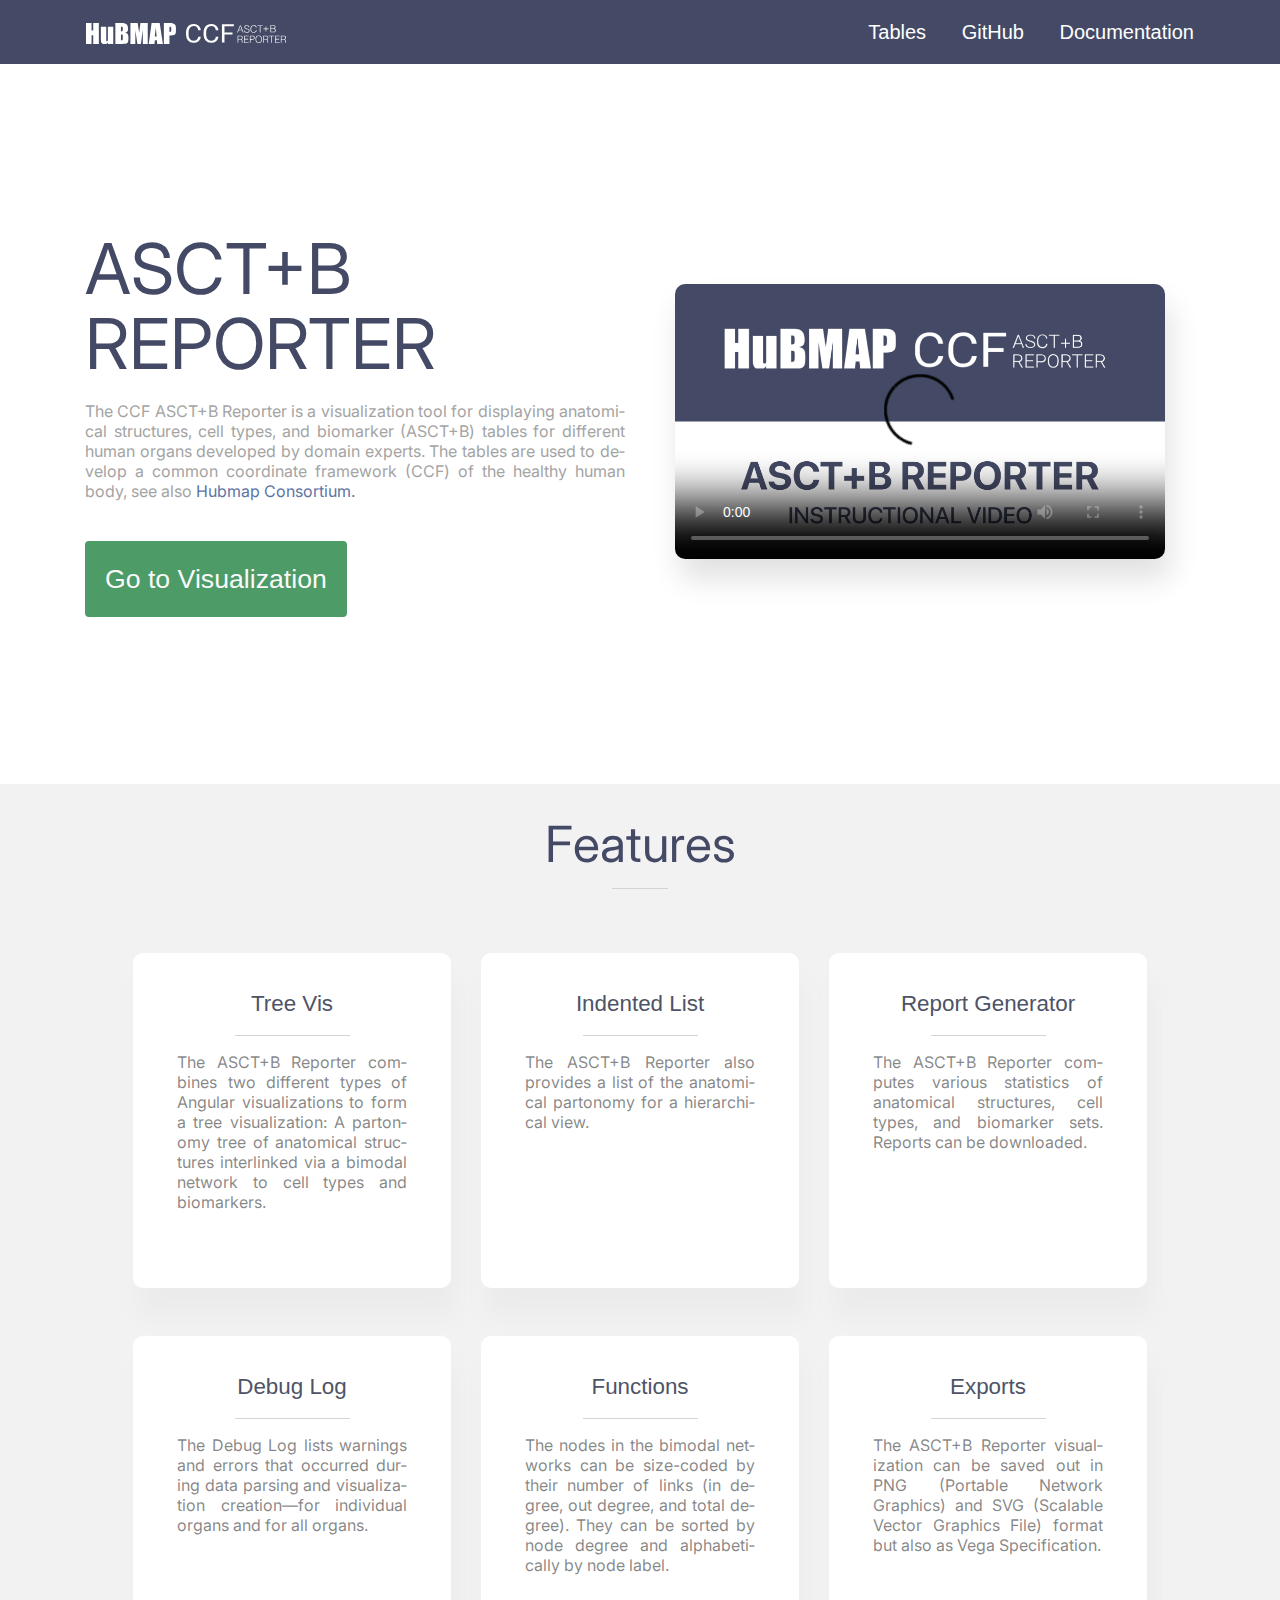
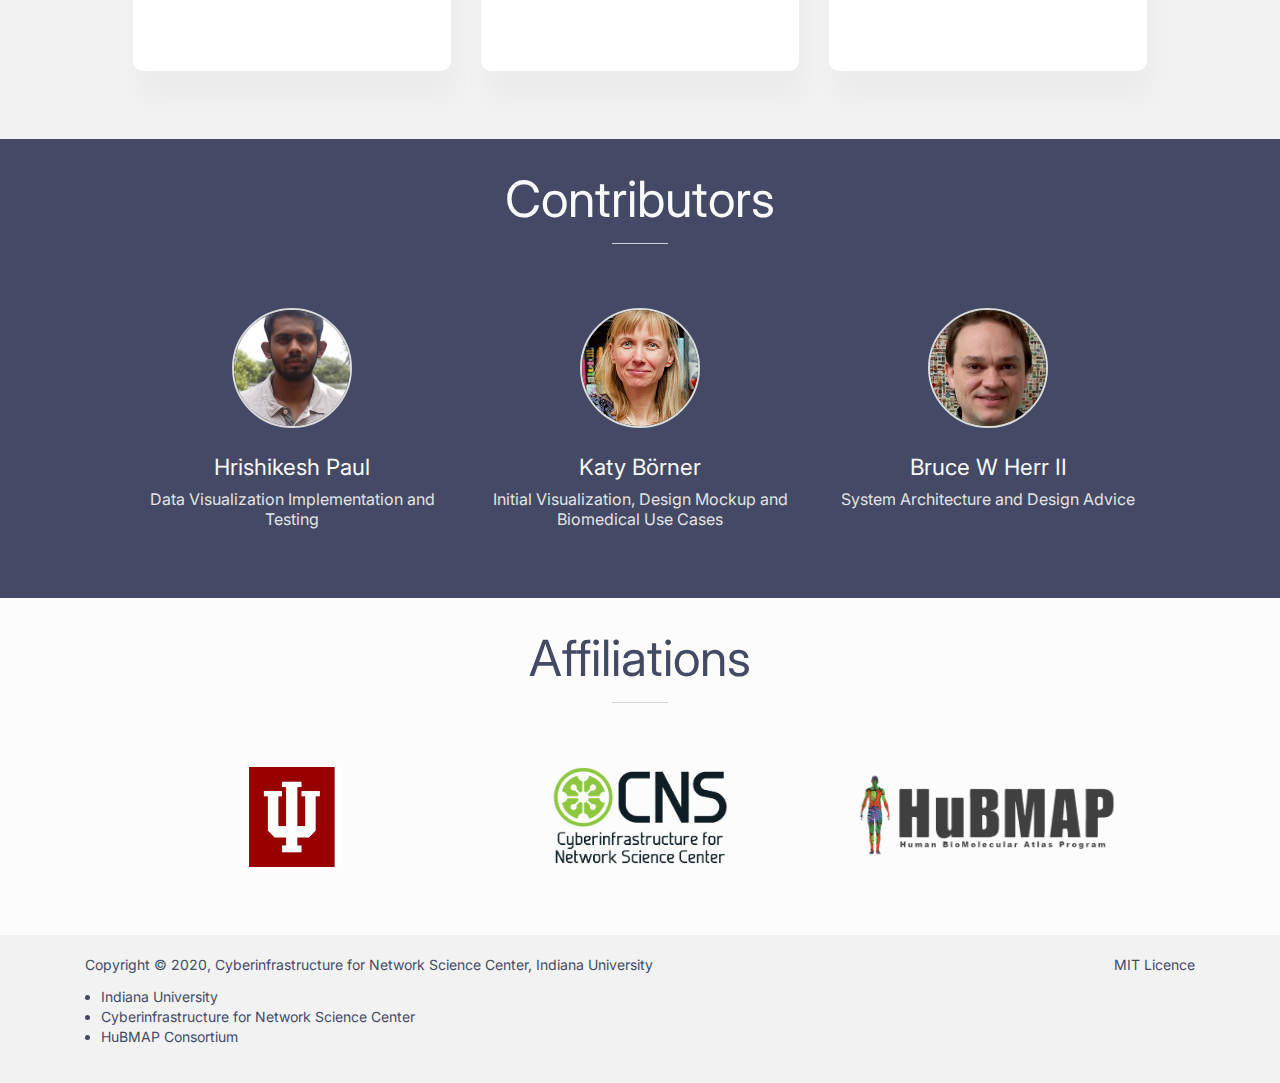
==== commit 26be2d11: "Deploy hubmapconsortium/ccf-asct-reporter to github.com/hubmapconsortium/ccf-asct-reporter.git:stagi" ====
--- a/index.html
+++ b/index.html
@@ -4,14 +4,14 @@
 <head>
     <meta charset="utf-8">
     <title>HuBMAP CCF ASCT+B Reporter</title>
-    <base href="/ccf-asct-reporter/">    <meta name="viewport" content="width=device-width, initial-scale=1">
+    <base href="/">    <meta name="viewport" content="width=device-width, initial-scale=1">
     <link rel="icon" type="image/x-icon" href="favicon.ico">
     <link href="https://fonts.googleapis.com/css2?family=Inter:wght@100;200;300;400;500;531;600;700;800;900&display=swap" rel="stylesheet">
     <link href="https://fonts.googleapis.com/icon?family=Material+Icons" rel="stylesheet">
-<link rel="stylesheet" href="styles.7276ded389c4f1534b64.css"></head>
+<link rel="stylesheet" href="styles.9b5f27908acec437de84.css"></head>
 
 <body class="mat-typography" style=" font-family: 'Inter', sans-serif !important;">
     <app-root></app-root>
-<script src="runtime-es2015.409e6590615fb48d139f.js" type="module"></script><script src="runtime-es5.409e6590615fb48d139f.js" nomodule defer></script><script src="polyfills-es5.140e771a37f5fbdec635.js" nomodule defer></script><script src="polyfills-es2015.9a57001dd9671e1ec8b7.js" type="module"></script><script src="main-es2015.e4874497d447a8cd2fde.js" type="module"></script><script src="main-es5.e4874497d447a8cd2fde.js" nomodule defer></script></body>
+<script src="runtime-es2015.409e6590615fb48d139f.js" type="module"></script><script src="runtime-es5.409e6590615fb48d139f.js" nomodule defer></script><script src="polyfills-es5.140e771a37f5fbdec635.js" nomodule defer></script><script src="polyfills-es2015.9a57001dd9671e1ec8b7.js" type="module"></script><script src="main-es2015.4f8e60f5201cf7e469d5.js" type="module"></script><script src="main-es5.4f8e60f5201cf7e469d5.js" nomodule defer></script></body>
 
 </html>--- a/styles.9b5f27908acec437de84.css
+++ b/styles.9b5f27908acec437de84.css
@@ -0,0 +1,7 @@
+@import url(https://fonts.googleapis.com/css2?family=Inter:wght@100;200;300;400;500;531;600;700;800;900&display=swap);.mat-badge-content{font-weight:600;font-size:12px;font-family:Roboto,Helvetica Neue,sans-serif}.mat-badge-small .mat-badge-content{font-size:9px}.mat-badge-large .mat-badge-content{font-size:24px}.mat-h1,.mat-headline,.mat-typography h1{font:400 24px/32px Roboto,Helvetica Neue,sans-serif;letter-spacing:normal;margin:0 0 16px}.mat-h2,.mat-title,.mat-typography h2{font:500 20px/32px Roboto,Helvetica Neue,sans-serif;letter-spacing:normal;margin:0 0 16px}.mat-h3,.mat-subheading-2,.mat-typography h3{font:400 16px/28px Roboto,Helvetica Neue,sans-serif;letter-spacing:normal;margin:0 0 16px}.mat-h4,.mat-subheading-1,.mat-typography h4{font:400 15px/24px Roboto,Helvetica Neue,sans-serif;letter-spacing:normal;margin:0 0 16px}.mat-h5,.mat-typography h5{font:400 calc(14px * .83)/20px Roboto,Helvetica Neue,sans-serif;margin:0 0 12px}.mat-h6,.mat-typography h6{font:400 calc(14px * .67)/20px Roboto,Helvetica Neue,sans-serif;margin:0 0 12px}.mat-body-2,.mat-body-strong{font:500 14px/24px Roboto,Helvetica Neue,sans-serif;letter-spacing:normal}.mat-body,.mat-body-1,.mat-typography{font:400 14px/20px Roboto,Helvetica Neue,sans-serif;letter-spacing:normal}.mat-body-1 p,.mat-body p,.mat-typography p{margin:0 0 12px}.mat-caption,.mat-small{font:400 12px/20px Roboto,Helvetica Neue,sans-serif;letter-spacing:normal}.mat-display-4,.mat-typography .mat-display-4{font:300 112px/112px Roboto,Helvetica Neue,sans-serif;letter-spacing:-.05em;margin:0 0 56px}.mat-display-3,.mat-typography .mat-display-3{font:400 56px/56px Roboto,Helvetica Neue,sans-serif;letter-spacing:-.02em;margin:0 0 64px}.mat-display-2,.mat-typography .mat-display-2{font:400 45px/48px Roboto,Helvetica Neue,sans-serif;letter-spacing:-.005em;margin:0 0 64px}.mat-display-1,.mat-typography .mat-display-1{font:400 34px/40px Roboto,Helvetica Neue,sans-serif;letter-spacing:normal;margin:0 0 64px}.mat-bottom-sheet-container{font:400 14px/20px Roboto,Helvetica Neue,sans-serif;letter-spacing:normal}.mat-button,.mat-fab,.mat-flat-button,.mat-icon-button,.mat-mini-fab,.mat-raised-button,.mat-stroked-button{font-family:Roboto,Helvetica Neue,sans-serif;font-size:14px;font-weight:500}.mat-button-toggle,.mat-card{font-family:Roboto,Helvetica Neue,sans-serif}.mat-card-title{font-size:24px;font-weight:500}.mat-card-header .mat-card-title{font-size:20px}.mat-card-content,.mat-card-subtitle{font-size:14px}.mat-checkbox{font-family:Roboto,Helvetica Neue,sans-serif}.mat-checkbox-layout .mat-checkbox-label{line-height:24px}.mat-chip{font-size:14px;font-weight:500}.mat-chip .mat-chip-remove.mat-icon,.mat-chip .mat-chip-trailing-icon.mat-icon{font-size:18px}.mat-table{font-family:Roboto,Helvetica Neue,sans-serif}.mat-header-cell{font-size:12px;font-weight:500}.mat-cell,.mat-footer-cell{font-size:14px}.mat-calendar{font-family:Roboto,Helvetica Neue,sans-serif}.mat-calendar-body{font-size:13px}.mat-calendar-body-label,.mat-calendar-period-button{font-size:14px;font-weight:500}.mat-calendar-table-header th{font-size:11px;font-weight:400}.mat-dialog-title{font:500 20px/32px Roboto,Helvetica Neue,sans-serif;letter-spacing:normal}.mat-expansion-panel-header{font-family:Roboto,Helvetica Neue,sans-serif;font-size:15px;font-weight:400}.mat-expansion-panel-content{font:400 14px/20px Roboto,Helvetica Neue,sans-serif;letter-spacing:normal}.mat-form-field{font-size:inherit;font-weight:400;line-height:1.125;font-family:Roboto,Helvetica Neue,sans-serif;letter-spacing:normal}.mat-form-field-wrapper{padding-bottom:1.34375em}.mat-form-field-prefix .mat-icon,.mat-form-field-suffix .mat-icon{font-size:150%;line-height:1.125}.mat-form-field-prefix .mat-icon-button,.mat-form-field-suffix .mat-icon-button{height:1.5em;width:1.5em}.mat-form-field-prefix .mat-icon-button .mat-icon,.mat-form-field-suffix .mat-icon-button .mat-icon{height:1.125em;line-height:1.125}.mat-form-field-infix{padding:.5em 0;border-top:.84375em solid transparent}.mat-form-field-can-float.mat-form-field-should-float .mat-form-field-label,.mat-form-field-can-float .mat-input-server:focus+.mat-form-field-label-wrapper .mat-form-field-label{transform:translateY(-1.34375em) scale(.75);width:133.3333333333%}.mat-form-field-can-float .mat-input-server[label]:not(:label-shown)+.mat-form-field-label-wrapper .mat-form-field-label{transform:translateY(-1.34374em) scale(.75);width:133.3333433333%}.mat-form-field-label-wrapper{top:-.84375em;padding-top:.84375em}.mat-form-field-label{top:1.34375em}.mat-form-field-underline{bottom:1.34375em}.mat-form-field-subscript-wrapper{font-size:75%;margin-top:.6666666667em;top:calc(100% - 1.7916666667em)}.mat-form-field-appearance-legacy .mat-form-field-wrapper{padding-bottom:1.25em}.mat-form-field-appearance-legacy .mat-form-field-infix{padding:.4375em 0}.mat-form-field-appearance-legacy.mat-form-field-can-float.mat-form-field-should-float .mat-form-field-label,.mat-form-field-appearance-legacy.mat-form-field-can-float .mat-input-server:focus+.mat-form-field-label-wrapper .mat-form-field-label{transform:translateY(-1.28125em) scale(.75) perspective(100px) translateZ(.001px);-ms-transform:translateY(-1.28125em) scale(.75);width:133.3333333333%}.mat-form-field-appearance-legacy.mat-form-field-can-float .mat-form-field-autofill-control:-webkit-autofill+.mat-form-field-label-wrapper .mat-form-field-label{transform:translateY(-1.28125em) scale(.75) perspective(100px) translateZ(.00101px);-ms-transform:translateY(-1.28124em) scale(.75);width:133.3333433333%}.mat-form-field-appearance-legacy.mat-form-field-can-float .mat-input-server[label]:not(:label-shown)+.mat-form-field-label-wrapper .mat-form-field-label{transform:translateY(-1.28125em) scale(.75) perspective(100px) translateZ(.00102px);-ms-transform:translateY(-1.28123em) scale(.75);width:133.3333533333%}.mat-form-field-appearance-legacy .mat-form-field-label{top:1.28125em}.mat-form-field-appearance-legacy .mat-form-field-underline{bottom:1.25em}.mat-form-field-appearance-legacy .mat-form-field-subscript-wrapper{margin-top:.5416666667em;top:calc(100% - 1.6666666667em)}@media print{.mat-form-field-appearance-legacy.mat-form-field-can-float.mat-form-field-should-float .mat-form-field-label,.mat-form-field-appearance-legacy.mat-form-field-can-float .mat-input-server:focus+.mat-form-field-label-wrapper .mat-form-field-label{transform:translateY(-1.28122em) scale(.75)}.mat-form-field-appearance-legacy.mat-form-field-can-float .mat-form-field-autofill-control:-webkit-autofill+.mat-form-field-label-wrapper .mat-form-field-label{transform:translateY(-1.28121em) scale(.75)}.mat-form-field-appearance-legacy.mat-form-field-can-float .mat-input-server[label]:not(:label-shown)+.mat-form-field-label-wrapper .mat-form-field-label{transform:translateY(-1.2812em) scale(.75)}}.mat-form-field-appearance-fill .mat-form-field-infix{padding:.25em 0 .75em}.mat-form-field-appearance-fill .mat-form-field-label{top:1.09375em;margin-top:-.5em}.mat-form-field-appearance-fill.mat-form-field-can-float.mat-form-field-should-float .mat-form-field-label,.mat-form-field-appearance-fill.mat-form-field-can-float .mat-input-server:focus+.mat-form-field-label-wrapper .mat-form-field-label{transform:translateY(-.59375em) scale(.75);width:133.3333333333%}.mat-form-field-appearance-fill.mat-form-field-can-float .mat-input-server[label]:not(:label-shown)+.mat-form-field-label-wrapper .mat-form-field-label{transform:translateY(-.59374em) scale(.75);width:133.3333433333%}.mat-form-field-appearance-outline .mat-form-field-infix{padding:1em 0}.mat-form-field-appearance-outline .mat-form-field-label{top:1.84375em;margin-top:-.25em}.mat-form-field-appearance-outline.mat-form-field-can-float.mat-form-field-should-float .mat-form-field-label,.mat-form-field-appearance-outline.mat-form-field-can-float .mat-input-server:focus+.mat-form-field-label-wrapper .mat-form-field-label{transform:translateY(-1.59375em) scale(.75);width:133.3333333333%}.mat-form-field-appearance-outline.mat-form-field-can-float .mat-input-server[label]:not(:label-shown)+.mat-form-field-label-wrapper .mat-form-field-label{transform:translateY(-1.59374em) scale(.75);width:133.3333433333%}.mat-grid-tile-footer,.mat-grid-tile-header{font-size:14px}.mat-grid-tile-footer .mat-line,.mat-grid-tile-header .mat-line{white-space:nowrap;overflow:hidden;text-overflow:ellipsis;display:block;box-sizing:border-box}.mat-grid-tile-footer .mat-line:nth-child(n+2),.mat-grid-tile-header .mat-line:nth-child(n+2){font-size:12px}input.mat-input-element{margin-top:-.0625em}.mat-menu-item{font-family:Roboto,Helvetica Neue,sans-serif;font-size:14px;font-weight:400}.mat-paginator,.mat-paginator-page-size .mat-select-trigger{font-family:Roboto,Helvetica Neue,sans-serif;font-size:12px}.mat-radio-button,.mat-select{font-family:Roboto,Helvetica Neue,sans-serif}.mat-select-trigger{height:1.125em}.mat-slide-toggle-content,.mat-slider-thumb-label-text{font-family:Roboto,Helvetica Neue,sans-serif}.mat-slider-thumb-label-text{font-size:12px;font-weight:500}.mat-stepper-horizontal,.mat-stepper-vertical{font-family:Roboto,Helvetica Neue,sans-serif}.mat-step-label{font-size:14px;font-weight:400}.mat-step-sub-label-error{font-weight:400}.mat-step-label-error{font-size:14px}.mat-step-label-selected{font-size:14px;font-weight:500}.mat-tab-group,.mat-tab-label,.mat-tab-link{font-family:Roboto,Helvetica Neue,sans-serif}.mat-tab-label,.mat-tab-link{font-size:14px;font-weight:500}.mat-toolbar,.mat-toolbar h1,.mat-toolbar h2,.mat-toolbar h3,.mat-toolbar h4,.mat-toolbar h5,.mat-toolbar h6{font:500 20px/32px Roboto,Helvetica Neue,sans-serif;letter-spacing:normal;margin:0}.mat-tooltip{font-family:Roboto,Helvetica Neue,sans-serif;font-size:10px;padding-top:6px;padding-bottom:6px}.mat-tooltip-handset{font-size:14px;padding-top:8px;padding-bottom:8px}.mat-list-item,.mat-list-option{font-family:Roboto,Helvetica Neue,sans-serif}.mat-list-base .mat-list-item{font-size:16px}.mat-list-base .mat-list-item .mat-line{white-space:nowrap;overflow:hidden;text-overflow:ellipsis;display:block;box-sizing:border-box}.mat-list-base .mat-list-item .mat-line:nth-child(n+2){font-size:14px}.mat-list-base .mat-list-option{font-size:16px}.mat-list-base .mat-list-option .mat-line{white-space:nowrap;overflow:hidden;text-overflow:ellipsis;display:block;box-sizing:border-box}.mat-list-base .mat-list-option .mat-line:nth-child(n+2){font-size:14px}.mat-list-base .mat-subheader{font-family:Roboto,Helvetica Neue,sans-serif;font-size:14px;font-weight:500}.mat-list-base[dense] .mat-list-item{font-size:12px}.mat-list-base[dense] .mat-list-item .mat-line{white-space:nowrap;overflow:hidden;text-overflow:ellipsis;display:block;box-sizing:border-box}.mat-list-base[dense] .mat-list-item .mat-line:nth-child(n+2),.mat-list-base[dense] .mat-list-option{font-size:12px}.mat-list-base[dense] .mat-list-option .mat-line{white-space:nowrap;overflow:hidden;text-overflow:ellipsis;display:block;box-sizing:border-box}.mat-list-base[dense] .mat-list-option .mat-line:nth-child(n+2){font-size:12px}.mat-list-base[dense] .mat-subheader{font-family:Roboto,Helvetica Neue,sans-serif;font-size:12px;font-weight:500}.mat-option{font-family:Roboto,Helvetica Neue,sans-serif;font-size:16px}.mat-optgroup-label{font:500 14px/24px Roboto,Helvetica Neue,sans-serif;letter-spacing:normal}.mat-simple-snackbar{font-family:Roboto,Helvetica Neue,sans-serif;font-size:14px}.mat-simple-snackbar-action{line-height:1;font-family:inherit;font-size:inherit;font-weight:500}.mat-tree{font-family:Roboto,Helvetica Neue,sans-serif}.mat-nested-tree-node,.mat-tree-node{font-weight:400;font-size:14px}.mat-ripple{overflow:hidden;position:relative}.mat-ripple:not(:empty){transform:translateZ(0)}.mat-ripple.mat-ripple-unbounded{overflow:visible}.mat-ripple-element{position:absolute;border-radius:50%;pointer-events:none;transition:opacity,transform 0ms cubic-bezier(0,0,.2,1);transform:scale(0)}.cdk-high-contrast-active .mat-ripple-element{display:none}.cdk-visually-hidden{border:0;clip:rect(0 0 0 0);height:1px;margin:-1px;overflow:hidden;padding:0;position:absolute;width:1px;outline:0;-webkit-appearance:none;-moz-appearance:none}.cdk-global-overlay-wrapper,.cdk-overlay-container{pointer-events:none;top:0;left:0;height:100%;width:100%}.cdk-overlay-container{position:fixed;z-index:1000}.cdk-overlay-container:empty{display:none}.cdk-global-overlay-wrapper,.cdk-overlay-pane{display:flex;position:absolute;z-index:1000}.cdk-overlay-pane{pointer-events:auto;box-sizing:border-box;max-width:100%;max-height:100%}.cdk-overlay-backdrop{position:absolute;top:0;bottom:0;left:0;right:0;z-index:1000;pointer-events:auto;-webkit-tap-highlight-color:transparent;transition:opacity .4s cubic-bezier(.25,.8,.25,1);opacity:0}.cdk-overlay-backdrop.cdk-overlay-backdrop-showing{opacity:1}@media screen and (-ms-high-contrast:active){.cdk-overlay-backdrop.cdk-overlay-backdrop-showing{opacity:.6}}.cdk-overlay-dark-backdrop{background:rgba(0,0,0,.32)}.cdk-overlay-transparent-backdrop,.cdk-overlay-transparent-backdrop.cdk-overlay-backdrop-showing{opacity:0}.cdk-overlay-connected-position-bounding-box{position:absolute;z-index:1000;display:flex;flex-direction:column;min-width:1px;min-height:1px}.cdk-global-scrollblock{position:fixed;width:100%;overflow-y:scroll}@-webkit-keyframes cdk-text-field-autofill-start{/*!*/}@keyframes cdk-text-field-autofill-start{/*!*/}@-webkit-keyframes cdk-text-field-autofill-end{/*!*/}@keyframes cdk-text-field-autofill-end{/*!*/}.cdk-text-field-autofill-monitored:-webkit-autofill{-webkit-animation:cdk-text-field-autofill-start 0s 1ms;animation:cdk-text-field-autofill-start 0s 1ms}.cdk-text-field-autofill-monitored:not(:-webkit-autofill){-webkit-animation:cdk-text-field-autofill-end 0s 1ms;animation:cdk-text-field-autofill-end 0s 1ms}textarea.cdk-textarea-autosize{resize:none}textarea.cdk-textarea-autosize-measuring{padding:2px 0!important;box-sizing:content-box!important;height:auto!important;overflow:hidden!important}textarea.cdk-textarea-autosize-measuring-firefox{padding:2px 0!important;box-sizing:content-box!important;height:0!important}.mat-focus-indicator,.mat-mdc-focus-indicator{position:relative}.mat-ripple-element{background-color:rgba(0,0,0,.1)}.mat-option{color:rgba(0,0,0,.87)}.mat-option.mat-active,.mat-option.mat-selected:not(.mat-option-multiple):not(.mat-option-disabled),.mat-option:focus:not(.mat-option-disabled),.mat-option:hover:not(.mat-option-disabled){background:rgba(0,0,0,.04)}.mat-option.mat-active{color:rgba(0,0,0,.87)}.mat-option.mat-option-disabled{color:rgba(0,0,0,.38)}.mat-primary .mat-option.mat-selected:not(.mat-option-disabled){color:#3f51b5}.mat-accent .mat-option.mat-selected:not(.mat-option-disabled){color:#ff4081}.mat-warn .mat-option.mat-selected:not(.mat-option-disabled){color:#f44336}.mat-optgroup-label{color:rgba(0,0,0,.54)}.mat-optgroup-disabled .mat-optgroup-label{color:rgba(0,0,0,.38)}.mat-pseudo-checkbox{color:rgba(0,0,0,.54)}.mat-pseudo-checkbox:after{color:#fafafa}.mat-pseudo-checkbox-disabled{color:#b0b0b0}.mat-primary .mat-pseudo-checkbox-checked,.mat-primary .mat-pseudo-checkbox-indeterminate{background:#3f51b5}.mat-accent .mat-pseudo-checkbox-checked,.mat-accent .mat-pseudo-checkbox-indeterminate,.mat-pseudo-checkbox-checked,.mat-pseudo-checkbox-indeterminate{background:#ff4081}.mat-warn .mat-pseudo-checkbox-checked,.mat-warn .mat-pseudo-checkbox-indeterminate{background:#f44336}.mat-pseudo-checkbox-checked.mat-pseudo-checkbox-disabled,.mat-pseudo-checkbox-indeterminate.mat-pseudo-checkbox-disabled{background:#b0b0b0}.mat-app-background{background-color:#fafafa;color:rgba(0,0,0,.87)}.mat-elevation-z0{box-shadow:0 0 0 0 rgba(0,0,0,.2),0 0 0 0 rgba(0,0,0,.14),0 0 0 0 rgba(0,0,0,.12)}.mat-elevation-z1{box-shadow:0 2px 1px -1px rgba(0,0,0,.2),0 1px 1px 0 rgba(0,0,0,.14),0 1px 3px 0 rgba(0,0,0,.12)}.mat-elevation-z2{box-shadow:0 3px 1px -2px rgba(0,0,0,.2),0 2px 2px 0 rgba(0,0,0,.14),0 1px 5px 0 rgba(0,0,0,.12)}.mat-elevation-z3{box-shadow:0 3px 3px -2px rgba(0,0,0,.2),0 3px 4px 0 rgba(0,0,0,.14),0 1px 8px 0 rgba(0,0,0,.12)}.mat-elevation-z4{box-shadow:0 2px 4px -1px rgba(0,0,0,.2),0 4px 5px 0 rgba(0,0,0,.14),0 1px 10px 0 rgba(0,0,0,.12)}.mat-elevation-z5{box-shadow:0 3px 5px -1px rgba(0,0,0,.2),0 5px 8px 0 rgba(0,0,0,.14),0 1px 14px 0 rgba(0,0,0,.12)}.mat-elevation-z6{box-shadow:0 3px 5px -1px rgba(0,0,0,.2),0 6px 10px 0 rgba(0,0,0,.14),0 1px 18px 0 rgba(0,0,0,.12)}.mat-elevation-z7{box-shadow:0 4px 5px -2px rgba(0,0,0,.2),0 7px 10px 1px rgba(0,0,0,.14),0 2px 16px 1px rgba(0,0,0,.12)}.mat-elevation-z8{box-shadow:0 5px 5px -3px rgba(0,0,0,.2),0 8px 10px 1px rgba(0,0,0,.14),0 3px 14px 2px rgba(0,0,0,.12)}.mat-elevation-z9{box-shadow:0 5px 6px -3px rgba(0,0,0,.2),0 9px 12px 1px rgba(0,0,0,.14),0 3px 16px 2px rgba(0,0,0,.12)}.mat-elevation-z10{box-shadow:0 6px 6px -3px rgba(0,0,0,.2),0 10px 14px 1px rgba(0,0,0,.14),0 4px 18px 3px rgba(0,0,0,.12)}.mat-elevation-z11{box-shadow:0 6px 7px -4px rgba(0,0,0,.2),0 11px 15px 1px rgba(0,0,0,.14),0 4px 20px 3px rgba(0,0,0,.12)}.mat-elevation-z12{box-shadow:0 7px 8px -4px rgba(0,0,0,.2),0 12px 17px 2px rgba(0,0,0,.14),0 5px 22px 4px rgba(0,0,0,.12)}.mat-elevation-z13{box-shadow:0 7px 8px -4px rgba(0,0,0,.2),0 13px 19px 2px rgba(0,0,0,.14),0 5px 24px 4px rgba(0,0,0,.12)}.mat-elevation-z14{box-shadow:0 7px 9px -4px rgba(0,0,0,.2),0 14px 21px 2px rgba(0,0,0,.14),0 5px 26px 4px rgba(0,0,0,.12)}.mat-elevation-z15{box-shadow:0 8px 9px -5px rgba(0,0,0,.2),0 15px 22px 2px rgba(0,0,0,.14),0 6px 28px 5px rgba(0,0,0,.12)}.mat-elevation-z16{box-shadow:0 8px 10px -5px rgba(0,0,0,.2),0 16px 24px 2px rgba(0,0,0,.14),0 6px 30px 5px rgba(0,0,0,.12)}.mat-elevation-z17{box-shadow:0 8px 11px -5px rgba(0,0,0,.2),0 17px 26px 2px rgba(0,0,0,.14),0 6px 32px 5px rgba(0,0,0,.12)}.mat-elevation-z18{box-shadow:0 9px 11px -5px rgba(0,0,0,.2),0 18px 28px 2px rgba(0,0,0,.14),0 7px 34px 6px rgba(0,0,0,.12)}.mat-elevation-z19{box-shadow:0 9px 12px -6px rgba(0,0,0,.2),0 19px 29px 2px rgba(0,0,0,.14),0 7px 36px 6px rgba(0,0,0,.12)}.mat-elevation-z20{box-shadow:0 10px 13px -6px rgba(0,0,0,.2),0 20px 31px 3px rgba(0,0,0,.14),0 8px 38px 7px rgba(0,0,0,.12)}.mat-elevation-z21{box-shadow:0 10px 13px -6px rgba(0,0,0,.2),0 21px 33px 3px rgba(0,0,0,.14),0 8px 40px 7px rgba(0,0,0,.12)}.mat-elevation-z22{box-shadow:0 10px 14px -6px rgba(0,0,0,.2),0 22px 35px 3px rgba(0,0,0,.14),0 8px 42px 7px rgba(0,0,0,.12)}.mat-elevation-z23{box-shadow:0 11px 14px -7px rgba(0,0,0,.2),0 23px 36px 3px rgba(0,0,0,.14),0 9px 44px 8px rgba(0,0,0,.12)}.mat-elevation-z24{box-shadow:0 11px 15px -7px rgba(0,0,0,.2),0 24px 38px 3px rgba(0,0,0,.14),0 9px 46px 8px rgba(0,0,0,.12)}.mat-theme-loaded-marker{display:none}.mat-autocomplete-panel{background:#fff;color:rgba(0,0,0,.87)}.mat-autocomplete-panel:not([class*=mat-elevation-z]){box-shadow:0 2px 4px -1px rgba(0,0,0,.2),0 4px 5px 0 rgba(0,0,0,.14),0 1px 10px 0 rgba(0,0,0,.12)}.mat-autocomplete-panel .mat-option.mat-selected:not(.mat-active):not(:hover){background:#fff}.mat-autocomplete-panel .mat-option.mat-selected:not(.mat-active):not(:hover):not(.mat-option-disabled){color:rgba(0,0,0,.87)}.mat-badge-content{color:#fff;background:#3f51b5}.cdk-high-contrast-active .mat-badge-content{outline:1px solid;border-radius:0}.mat-badge-accent .mat-badge-content{background:#ff4081;color:#fff}.mat-badge-warn .mat-badge-content{color:#fff;background:#f44336}.mat-badge{position:relative}.mat-badge-hidden .mat-badge-content{display:none}.mat-badge-disabled .mat-badge-content{background:#b9b9b9;color:rgba(0,0,0,.38)}.mat-badge-content{position:absolute;text-align:center;display:inline-block;border-radius:50%;transition:transform .2s ease-in-out;transform:scale(.6);overflow:hidden;white-space:nowrap;text-overflow:ellipsis;pointer-events:none}.mat-badge-content._mat-animation-noopable,.ng-animate-disabled .mat-badge-content{transition:none}.mat-badge-content.mat-badge-active{transform:none}.mat-badge-small .mat-badge-content{width:16px;height:16px;line-height:16px}.mat-badge-small.mat-badge-above .mat-badge-content{top:-8px}.mat-badge-small.mat-badge-below .mat-badge-content{bottom:-8px}.mat-badge-small.mat-badge-before .mat-badge-content{left:-16px}[dir=rtl] .mat-badge-small.mat-badge-before .mat-badge-content{left:auto;right:-16px}.mat-badge-small.mat-badge-after .mat-badge-content{right:-16px}[dir=rtl] .mat-badge-small.mat-badge-after .mat-badge-content{right:auto;left:-16px}.mat-badge-small.mat-badge-overlap.mat-badge-before .mat-badge-content{left:-8px}[dir=rtl] .mat-badge-small.mat-badge-overlap.mat-badge-before .mat-badge-content{left:auto;right:-8px}.mat-badge-small.mat-badge-overlap.mat-badge-after .mat-badge-content{right:-8px}[dir=rtl] .mat-badge-small.mat-badge-overlap.mat-badge-after .mat-badge-content{right:auto;left:-8px}.mat-badge-medium .mat-badge-content{width:22px;height:22px;line-height:22px}.mat-badge-medium.mat-badge-above .mat-badge-content{top:-11px}.mat-badge-medium.mat-badge-below .mat-badge-content{bottom:-11px}.mat-badge-medium.mat-badge-before .mat-badge-content{left:-22px}[dir=rtl] .mat-badge-medium.mat-badge-before .mat-badge-content{left:auto;right:-22px}.mat-badge-medium.mat-badge-after .mat-badge-content{right:-22px}[dir=rtl] .mat-badge-medium.mat-badge-after .mat-badge-content{right:auto;left:-22px}.mat-badge-medium.mat-badge-overlap.mat-badge-before .mat-badge-content{left:-11px}[dir=rtl] .mat-badge-medium.mat-badge-overlap.mat-badge-before .mat-badge-content{left:auto;right:-11px}.mat-badge-medium.mat-badge-overlap.mat-badge-after .mat-badge-content{right:-11px}[dir=rtl] .mat-badge-medium.mat-badge-overlap.mat-badge-after .mat-badge-content{right:auto;left:-11px}.mat-badge-large .mat-badge-content{width:28px;height:28px;line-height:28px}.mat-badge-large.mat-badge-above .mat-badge-content{top:-14px}.mat-badge-large.mat-badge-below .mat-badge-content{bottom:-14px}.mat-badge-large.mat-badge-before .mat-badge-content{left:-28px}[dir=rtl] .mat-badge-large.mat-badge-before .mat-badge-content{left:auto;right:-28px}.mat-badge-large.mat-badge-after .mat-badge-content{right:-28px}[dir=rtl] .mat-badge-large.mat-badge-after .mat-badge-content{right:auto;left:-28px}.mat-badge-large.mat-badge-overlap.mat-badge-before .mat-badge-content{left:-14px}[dir=rtl] .mat-badge-large.mat-badge-overlap.mat-badge-before .mat-badge-content{left:auto;right:-14px}.mat-badge-large.mat-badge-overlap.mat-badge-after .mat-badge-content{right:-14px}[dir=rtl] .mat-badge-large.mat-badge-overlap.mat-badge-after .mat-badge-content{right:auto;left:-14px}.mat-bottom-sheet-container{box-shadow:0 8px 10px -5px rgba(0,0,0,.2),0 16px 24px 2px rgba(0,0,0,.14),0 6px 30px 5px rgba(0,0,0,.12);background:#fff;color:rgba(0,0,0,.87)}.mat-button,.mat-icon-button,.mat-stroked-button{color:inherit;background:transparent}.mat-button.mat-primary,.mat-icon-button.mat-primary,.mat-stroked-button.mat-primary{color:#3f51b5}.mat-button.mat-accent,.mat-icon-button.mat-accent,.mat-stroked-button.mat-accent{color:#ff4081}.mat-button.mat-warn,.mat-icon-button.mat-warn,.mat-stroked-button.mat-warn{color:#f44336}.mat-button.mat-accent.mat-button-disabled,.mat-button.mat-button-disabled.mat-button-disabled,.mat-button.mat-primary.mat-button-disabled,.mat-button.mat-warn.mat-button-disabled,.mat-icon-button.mat-accent.mat-button-disabled,.mat-icon-button.mat-button-disabled.mat-button-disabled,.mat-icon-button.mat-primary.mat-button-disabled,.mat-icon-button.mat-warn.mat-button-disabled,.mat-stroked-button.mat-accent.mat-button-disabled,.mat-stroked-button.mat-button-disabled.mat-button-disabled,.mat-stroked-button.mat-primary.mat-button-disabled,.mat-stroked-button.mat-warn.mat-button-disabled{color:rgba(0,0,0,.26)}.mat-button.mat-primary .mat-button-focus-overlay,.mat-icon-button.mat-primary .mat-button-focus-overlay,.mat-stroked-button.mat-primary .mat-button-focus-overlay{background-color:#3f51b5}.mat-button.mat-accent .mat-button-focus-overlay,.mat-icon-button.mat-accent .mat-button-focus-overlay,.mat-stroked-button.mat-accent .mat-button-focus-overlay{background-color:#ff4081}.mat-button.mat-warn .mat-button-focus-overlay,.mat-icon-button.mat-warn .mat-button-focus-overlay,.mat-stroked-button.mat-warn .mat-button-focus-overlay{background-color:#f44336}.mat-button.mat-button-disabled .mat-button-focus-overlay,.mat-icon-button.mat-button-disabled .mat-button-focus-overlay,.mat-stroked-button.mat-button-disabled .mat-button-focus-overlay{background-color:transparent}.mat-button .mat-ripple-element,.mat-icon-button .mat-ripple-element,.mat-stroked-button .mat-ripple-element{opacity:.1;background-color:currentColor}.mat-button-focus-overlay{background:#000}.mat-stroked-button:not(.mat-button-disabled){border-color:rgba(0,0,0,.12)}.mat-fab,.mat-flat-button,.mat-mini-fab,.mat-raised-button{color:rgba(0,0,0,.87);background-color:#fff}.mat-fab.mat-accent,.mat-fab.mat-primary,.mat-fab.mat-warn,.mat-flat-button.mat-accent,.mat-flat-button.mat-primary,.mat-flat-button.mat-warn,.mat-mini-fab.mat-accent,.mat-mini-fab.mat-primary,.mat-mini-fab.mat-warn,.mat-raised-button.mat-accent,.mat-raised-button.mat-primary,.mat-raised-button.mat-warn{color:#fff}.mat-fab.mat-accent.mat-button-disabled,.mat-fab.mat-button-disabled.mat-button-disabled,.mat-fab.mat-primary.mat-button-disabled,.mat-fab.mat-warn.mat-button-disabled,.mat-flat-button.mat-accent.mat-button-disabled,.mat-flat-button.mat-button-disabled.mat-button-disabled,.mat-flat-button.mat-primary.mat-button-disabled,.mat-flat-button.mat-warn.mat-button-disabled,.mat-mini-fab.mat-accent.mat-button-disabled,.mat-mini-fab.mat-button-disabled.mat-button-disabled,.mat-mini-fab.mat-primary.mat-button-disabled,.mat-mini-fab.mat-warn.mat-button-disabled,.mat-raised-button.mat-accent.mat-button-disabled,.mat-raised-button.mat-button-disabled.mat-button-disabled,.mat-raised-button.mat-primary.mat-button-disabled,.mat-raised-button.mat-warn.mat-button-disabled{color:rgba(0,0,0,.26)}.mat-fab.mat-primary,.mat-flat-button.mat-primary,.mat-mini-fab.mat-primary,.mat-raised-button.mat-primary{background-color:#3f51b5}.mat-fab.mat-accent,.mat-flat-button.mat-accent,.mat-mini-fab.mat-accent,.mat-raised-button.mat-accent{background-color:#ff4081}.mat-fab.mat-warn,.mat-flat-button.mat-warn,.mat-mini-fab.mat-warn,.mat-raised-button.mat-warn{background-color:#f44336}.mat-fab.mat-accent.mat-button-disabled,.mat-fab.mat-button-disabled.mat-button-disabled,.mat-fab.mat-primary.mat-button-disabled,.mat-fab.mat-warn.mat-button-disabled,.mat-flat-button.mat-accent.mat-button-disabled,.mat-flat-button.mat-button-disabled.mat-button-disabled,.mat-flat-button.mat-primary.mat-button-disabled,.mat-flat-button.mat-warn.mat-button-disabled,.mat-mini-fab.mat-accent.mat-button-disabled,.mat-mini-fab.mat-button-disabled.mat-button-disabled,.mat-mini-fab.mat-primary.mat-button-disabled,.mat-mini-fab.mat-warn.mat-button-disabled,.mat-raised-button.mat-accent.mat-button-disabled,.mat-raised-button.mat-button-disabled.mat-button-disabled,.mat-raised-button.mat-primary.mat-button-disabled,.mat-raised-button.mat-warn.mat-button-disabled{background-color:rgba(0,0,0,.12)}.mat-fab.mat-accent .mat-ripple-element,.mat-fab.mat-primary .mat-ripple-element,.mat-fab.mat-warn .mat-ripple-element,.mat-flat-button.mat-accent .mat-ripple-element,.mat-flat-button.mat-primary .mat-ripple-element,.mat-flat-button.mat-warn .mat-ripple-element,.mat-mini-fab.mat-accent .mat-ripple-element,.mat-mini-fab.mat-primary .mat-ripple-element,.mat-mini-fab.mat-warn .mat-ripple-element,.mat-raised-button.mat-accent .mat-ripple-element,.mat-raised-button.mat-primary .mat-ripple-element,.mat-raised-button.mat-warn .mat-ripple-element{background-color:hsla(0,0%,100%,.1)}.mat-flat-button:not([class*=mat-elevation-z]),.mat-stroked-button:not([class*=mat-elevation-z]){box-shadow:0 0 0 0 rgba(0,0,0,.2),0 0 0 0 rgba(0,0,0,.14),0 0 0 0 rgba(0,0,0,.12)}.mat-raised-button:not([class*=mat-elevation-z]){box-shadow:0 3px 1px -2px rgba(0,0,0,.2),0 2px 2px 0 rgba(0,0,0,.14),0 1px 5px 0 rgba(0,0,0,.12)}.mat-raised-button:not(.mat-button-disabled):active:not([class*=mat-elevation-z]){box-shadow:0 5px 5px -3px rgba(0,0,0,.2),0 8px 10px 1px rgba(0,0,0,.14),0 3px 14px 2px rgba(0,0,0,.12)}.mat-raised-button.mat-button-disabled:not([class*=mat-elevation-z]){box-shadow:0 0 0 0 rgba(0,0,0,.2),0 0 0 0 rgba(0,0,0,.14),0 0 0 0 rgba(0,0,0,.12)}.mat-fab:not([class*=mat-elevation-z]),.mat-mini-fab:not([class*=mat-elevation-z]){box-shadow:0 3px 5px -1px rgba(0,0,0,.2),0 6px 10px 0 rgba(0,0,0,.14),0 1px 18px 0 rgba(0,0,0,.12)}.mat-fab:not(.mat-button-disabled):active:not([class*=mat-elevation-z]),.mat-mini-fab:not(.mat-button-disabled):active:not([class*=mat-elevation-z]){box-shadow:0 7px 8px -4px rgba(0,0,0,.2),0 12px 17px 2px rgba(0,0,0,.14),0 5px 22px 4px rgba(0,0,0,.12)}.mat-fab.mat-button-disabled:not([class*=mat-elevation-z]),.mat-mini-fab.mat-button-disabled:not([class*=mat-elevation-z]){box-shadow:0 0 0 0 rgba(0,0,0,.2),0 0 0 0 rgba(0,0,0,.14),0 0 0 0 rgba(0,0,0,.12)}.mat-button-toggle-group,.mat-button-toggle-standalone{box-shadow:0 3px 1px -2px rgba(0,0,0,.2),0 2px 2px 0 rgba(0,0,0,.14),0 1px 5px 0 rgba(0,0,0,.12)}.mat-button-toggle-group-appearance-standard,.mat-button-toggle-standalone.mat-button-toggle-appearance-standard{box-shadow:none}.mat-button-toggle{color:rgba(0,0,0,.38)}.mat-button-toggle .mat-button-toggle-focus-overlay{background-color:rgba(0,0,0,.12)}.mat-button-toggle-appearance-standard{color:rgba(0,0,0,.87);background:#fff}.mat-button-toggle-appearance-standard .mat-button-toggle-focus-overlay{background-color:#000}.mat-button-toggle-group-appearance-standard .mat-button-toggle+.mat-button-toggle{border-left:1px solid rgba(0,0,0,.12)}[dir=rtl] .mat-button-toggle-group-appearance-standard .mat-button-toggle+.mat-button-toggle{border-left:none;border-right:1px solid rgba(0,0,0,.12)}.mat-button-toggle-group-appearance-standard.mat-button-toggle-vertical .mat-button-toggle+.mat-button-toggle{border-left:none;border-right:none;border-top:1px solid rgba(0,0,0,.12)}.mat-button-toggle-checked{background-color:#e0e0e0;color:rgba(0,0,0,.54)}.mat-button-toggle-checked.mat-button-toggle-appearance-standard{color:rgba(0,0,0,.87)}.mat-button-toggle-disabled{color:rgba(0,0,0,.26);background-color:#eee}.mat-button-toggle-disabled.mat-button-toggle-appearance-standard{background:#fff}.mat-button-toggle-disabled.mat-button-toggle-checked{background-color:#bdbdbd}.mat-button-toggle-group-appearance-standard,.mat-button-toggle-standalone.mat-button-toggle-appearance-standard{border:1px solid rgba(0,0,0,.12)}.mat-button-toggle-appearance-standard .mat-button-toggle-label-content{line-height:48px}.mat-card{background:#fff;color:rgba(0,0,0,.87)}.mat-card:not([class*=mat-elevation-z]){box-shadow:0 2px 1px -1px rgba(0,0,0,.2),0 1px 1px 0 rgba(0,0,0,.14),0 1px 3px 0 rgba(0,0,0,.12)}.mat-card.mat-card-flat:not([class*=mat-elevation-z]){box-shadow:0 0 0 0 rgba(0,0,0,.2),0 0 0 0 rgba(0,0,0,.14),0 0 0 0 rgba(0,0,0,.12)}.mat-card-subtitle{color:rgba(0,0,0,.54)}.mat-checkbox-frame{border-color:rgba(0,0,0,.54)}.mat-checkbox-checkmark{fill:#fafafa}.mat-checkbox-checkmark-path{stroke:#fafafa!important}.mat-checkbox-mixedmark{background-color:#fafafa}.mat-checkbox-checked.mat-primary .mat-checkbox-background,.mat-checkbox-indeterminate.mat-primary .mat-checkbox-background{background-color:#3f51b5}.mat-checkbox-checked.mat-accent .mat-checkbox-background,.mat-checkbox-indeterminate.mat-accent .mat-checkbox-background{background-color:#ff4081}.mat-checkbox-checked.mat-warn .mat-checkbox-background,.mat-checkbox-indeterminate.mat-warn .mat-checkbox-background{background-color:#f44336}.mat-checkbox-disabled.mat-checkbox-checked .mat-checkbox-background,.mat-checkbox-disabled.mat-checkbox-indeterminate .mat-checkbox-background{background-color:#b0b0b0}.mat-checkbox-disabled:not(.mat-checkbox-checked) .mat-checkbox-frame{border-color:#b0b0b0}.mat-checkbox-disabled .mat-checkbox-label{color:rgba(0,0,0,.54)}.mat-checkbox .mat-ripple-element{background-color:#000}.mat-checkbox-checked:not(.mat-checkbox-disabled).mat-primary .mat-ripple-element,.mat-checkbox:active:not(.mat-checkbox-disabled).mat-primary .mat-ripple-element{background:#3f51b5}.mat-checkbox-checked:not(.mat-checkbox-disabled).mat-accent .mat-ripple-element,.mat-checkbox:active:not(.mat-checkbox-disabled).mat-accent .mat-ripple-element{background:#ff4081}.mat-checkbox-checked:not(.mat-checkbox-disabled).mat-warn .mat-ripple-element,.mat-checkbox:active:not(.mat-checkbox-disabled).mat-warn .mat-ripple-element{background:#f44336}.mat-chip.mat-standard-chip{background-color:#e0e0e0;color:rgba(0,0,0,.87)}.mat-chip.mat-standard-chip .mat-chip-remove{color:rgba(0,0,0,.87);opacity:.4}.mat-chip.mat-standard-chip:not(.mat-chip-disabled):active{box-shadow:0 3px 3px -2px rgba(0,0,0,.2),0 3px 4px 0 rgba(0,0,0,.14),0 1px 8px 0 rgba(0,0,0,.12)}.mat-chip.mat-standard-chip:not(.mat-chip-disabled) .mat-chip-remove:hover{opacity:.54}.mat-chip.mat-standard-chip.mat-chip-disabled{opacity:.4}.mat-chip.mat-standard-chip:after{background:#000}.mat-chip.mat-standard-chip.mat-chip-selected.mat-primary{background-color:#3f51b5;color:#fff}.mat-chip.mat-standard-chip.mat-chip-selected.mat-primary .mat-chip-remove{color:#fff;opacity:.4}.mat-chip.mat-standard-chip.mat-chip-selected.mat-primary .mat-ripple-element{background-color:hsla(0,0%,100%,.1)}.mat-chip.mat-standard-chip.mat-chip-selected.mat-warn{background-color:#f44336;color:#fff}.mat-chip.mat-standard-chip.mat-chip-selected.mat-warn .mat-chip-remove{color:#fff;opacity:.4}.mat-chip.mat-standard-chip.mat-chip-selected.mat-warn .mat-ripple-element{background-color:hsla(0,0%,100%,.1)}.mat-chip.mat-standard-chip.mat-chip-selected.mat-accent{background-color:#ff4081;color:#fff}.mat-chip.mat-standard-chip.mat-chip-selected.mat-accent .mat-chip-remove{color:#fff;opacity:.4}.mat-chip.mat-standard-chip.mat-chip-selected.mat-accent .mat-ripple-element{background-color:hsla(0,0%,100%,.1)}.mat-table{background:#fff}.mat-table-sticky,.mat-table tbody,.mat-table tfoot,.mat-table thead,[mat-footer-row],[mat-header-row],[mat-row],mat-footer-row,mat-header-row,mat-row{background:inherit}mat-footer-row,mat-header-row,mat-row,td.mat-cell,td.mat-footer-cell,th.mat-header-cell{border-bottom-color:rgba(0,0,0,.12)}.mat-header-cell{color:rgba(0,0,0,.54)}.mat-cell,.mat-footer-cell{color:rgba(0,0,0,.87)}.mat-calendar-arrow{border-top-color:rgba(0,0,0,.54)}.mat-datepicker-content .mat-calendar-next-button,.mat-datepicker-content .mat-calendar-previous-button,.mat-datepicker-toggle{color:rgba(0,0,0,.54)}.mat-calendar-table-header{color:rgba(0,0,0,.38)}.mat-calendar-table-header-divider:after{background:rgba(0,0,0,.12)}.mat-calendar-body-label{color:rgba(0,0,0,.54)}.mat-calendar-body-cell-content,.mat-date-range-input-separator{color:rgba(0,0,0,.87);border-color:transparent}.mat-calendar-body-disabled>.mat-calendar-body-cell-content:not(.mat-calendar-body-selected),.mat-form-field-disabled .mat-date-range-input-separator{color:rgba(0,0,0,.38)}.cdk-keyboard-focused .mat-calendar-body-active>.mat-calendar-body-cell-content:not(.mat-calendar-body-selected),.cdk-program-focused .mat-calendar-body-active>.mat-calendar-body-cell-content:not(.mat-calendar-body-selected),.mat-calendar-body-cell:not(.mat-calendar-body-disabled):hover>.mat-calendar-body-cell-content:not(.mat-calendar-body-selected){background-color:rgba(0,0,0,.04)}.mat-calendar-body-in-preview{color:rgba(0,0,0,.24)}.mat-calendar-body-today:not(.mat-calendar-body-selected){border-color:rgba(0,0,0,.38)}.mat-calendar-body-disabled>.mat-calendar-body-today:not(.mat-calendar-body-selected){border-color:rgba(0,0,0,.18)}.mat-calendar-body-in-range:before{background:rgba(63,81,181,.2)}.mat-calendar-body-in-comparison-range:before{background:rgba(249,171,0,.2)}.mat-calendar-body-comparison-bridge-start:before,[dir=rtl] .mat-calendar-body-comparison-bridge-end:before{background:linear-gradient(90deg,rgba(63,81,181,.2) 50%,rgba(249,171,0,.2) 0)}.mat-calendar-body-comparison-bridge-end:before,[dir=rtl] .mat-calendar-body-comparison-bridge-start:before{background:linear-gradient(270deg,rgba(63,81,181,.2) 50%,rgba(249,171,0,.2) 0)}.mat-calendar-body-in-comparison-range.mat-calendar-body-in-range:after{background:#a8dab5}.mat-calendar-body-in-comparison-range>.mat-calendar-body-selected{background:#46a35e}.mat-calendar-body-selected{background-color:#3f51b5;color:#fff}.mat-calendar-body-disabled>.mat-calendar-body-selected{background-color:rgba(63,81,181,.4)}.mat-calendar-body-today.mat-calendar-body-selected{box-shadow:inset 0 0 0 1px #fff}.mat-datepicker-content{box-shadow:0 2px 4px -1px rgba(0,0,0,.2),0 4px 5px 0 rgba(0,0,0,.14),0 1px 10px 0 rgba(0,0,0,.12);background-color:#fff;color:rgba(0,0,0,.87)}.mat-datepicker-content.mat-accent .mat-calendar-body-in-range:before{background:rgba(255,64,129,.2)}.mat-datepicker-content.mat-accent .mat-calendar-body-in-comparison-range:before{background:rgba(249,171,0,.2)}.mat-datepicker-content.mat-accent .mat-calendar-body-comparison-bridge-start:before,.mat-datepicker-content.mat-accent [dir=rtl] .mat-calendar-body-comparison-bridge-end:before{background:linear-gradient(90deg,rgba(255,64,129,.2) 50%,rgba(249,171,0,.2) 0)}.mat-datepicker-content.mat-accent .mat-calendar-body-comparison-bridge-end:before,.mat-datepicker-content.mat-accent [dir=rtl] .mat-calendar-body-comparison-bridge-start:before{background:linear-gradient(270deg,rgba(255,64,129,.2) 50%,rgba(249,171,0,.2) 0)}.mat-datepicker-content.mat-accent .mat-calendar-body-in-comparison-range.mat-calendar-body-in-range:after{background:#a8dab5}.mat-datepicker-content.mat-accent .mat-calendar-body-in-comparison-range>.mat-calendar-body-selected{background:#46a35e}.mat-datepicker-content.mat-accent .mat-calendar-body-selected{background-color:#ff4081;color:#fff}.mat-datepicker-content.mat-accent .mat-calendar-body-disabled>.mat-calendar-body-selected{background-color:rgba(255,64,129,.4)}.mat-datepicker-content.mat-accent .mat-calendar-body-today.mat-calendar-body-selected{box-shadow:inset 0 0 0 1px #fff}.mat-datepicker-content.mat-warn .mat-calendar-body-in-range:before{background:rgba(244,67,54,.2)}.mat-datepicker-content.mat-warn .mat-calendar-body-in-comparison-range:before{background:rgba(249,171,0,.2)}.mat-datepicker-content.mat-warn .mat-calendar-body-comparison-bridge-start:before,.mat-datepicker-content.mat-warn [dir=rtl] .mat-calendar-body-comparison-bridge-end:before{background:linear-gradient(90deg,rgba(244,67,54,.2) 50%,rgba(249,171,0,.2) 0)}.mat-datepicker-content.mat-warn .mat-calendar-body-comparison-bridge-end:before,.mat-datepicker-content.mat-warn [dir=rtl] .mat-calendar-body-comparison-bridge-start:before{background:linear-gradient(270deg,rgba(244,67,54,.2) 50%,rgba(249,171,0,.2) 0)}.mat-datepicker-content.mat-warn .mat-calendar-body-in-comparison-range.mat-calendar-body-in-range:after{background:#a8dab5}.mat-datepicker-content.mat-warn .mat-calendar-body-in-comparison-range>.mat-calendar-body-selected{background:#46a35e}.mat-datepicker-content.mat-warn .mat-calendar-body-selected{background-color:#f44336;color:#fff}.mat-datepicker-content.mat-warn .mat-calendar-body-disabled>.mat-calendar-body-selected{background-color:rgba(244,67,54,.4)}.mat-datepicker-content.mat-warn .mat-calendar-body-today.mat-calendar-body-selected{box-shadow:inset 0 0 0 1px #fff}.mat-datepicker-content-touch{box-shadow:0 0 0 0 rgba(0,0,0,.2),0 0 0 0 rgba(0,0,0,.14),0 0 0 0 rgba(0,0,0,.12)}.mat-datepicker-toggle-active{color:#3f51b5}.mat-datepicker-toggle-active.mat-accent{color:#ff4081}.mat-datepicker-toggle-active.mat-warn{color:#f44336}.mat-date-range-input-inner[disabled]{color:rgba(0,0,0,.38)}.mat-dialog-container{box-shadow:0 11px 15px -7px rgba(0,0,0,.2),0 24px 38px 3px rgba(0,0,0,.14),0 9px 46px 8px rgba(0,0,0,.12);background:#fff;color:rgba(0,0,0,.87)}.mat-divider{border-top-color:rgba(0,0,0,.12)}.mat-divider-vertical{border-right-color:rgba(0,0,0,.12)}.mat-expansion-panel{background:#fff;color:rgba(0,0,0,.87)}.mat-expansion-panel:not([class*=mat-elevation-z]){box-shadow:0 3px 1px -2px rgba(0,0,0,.2),0 2px 2px 0 rgba(0,0,0,.14),0 1px 5px 0 rgba(0,0,0,.12)}.mat-action-row{border-top-color:rgba(0,0,0,.12)}.mat-expansion-panel .mat-expansion-panel-header.cdk-keyboard-focused:not([aria-disabled=true]),.mat-expansion-panel .mat-expansion-panel-header.cdk-program-focused:not([aria-disabled=true]),.mat-expansion-panel:not(.mat-expanded) .mat-expansion-panel-header:hover:not([aria-disabled=true]){background:rgba(0,0,0,.04)}@media(hover:none){.mat-expansion-panel:not(.mat-expanded):not([aria-disabled=true]) .mat-expansion-panel-header:hover{background:#fff}}.mat-expansion-panel-header-title{color:rgba(0,0,0,.87)}.mat-expansion-indicator:after,.mat-expansion-panel-header-description{color:rgba(0,0,0,.54)}.mat-expansion-panel-header[aria-disabled=true]{color:rgba(0,0,0,.26)}.mat-expansion-panel-header[aria-disabled=true] .mat-expansion-panel-header-description,.mat-expansion-panel-header[aria-disabled=true] .mat-expansion-panel-header-title{color:inherit}.mat-expansion-panel-header{height:48px}.mat-expansion-panel-header.mat-expanded{height:64px}.mat-form-field-label,.mat-hint{color:rgba(0,0,0,.6)}.mat-form-field.mat-focused .mat-form-field-label{color:#3f51b5}.mat-form-field.mat-focused .mat-form-field-label.mat-accent{color:#ff4081}.mat-form-field.mat-focused .mat-form-field-label.mat-warn{color:#f44336}.mat-focused .mat-form-field-required-marker{color:#ff4081}.mat-form-field-ripple{background-color:rgba(0,0,0,.87)}.mat-form-field.mat-focused .mat-form-field-ripple{background-color:#3f51b5}.mat-form-field.mat-focused .mat-form-field-ripple.mat-accent{background-color:#ff4081}.mat-form-field.mat-focused .mat-form-field-ripple.mat-warn{background-color:#f44336}.mat-form-field-type-mat-native-select.mat-focused:not(.mat-form-field-invalid) .mat-form-field-infix:after{color:#3f51b5}.mat-form-field-type-mat-native-select.mat-focused:not(.mat-form-field-invalid).mat-accent .mat-form-field-infix:after{color:#ff4081}.mat-form-field-type-mat-native-select.mat-focused:not(.mat-form-field-invalid).mat-warn .mat-form-field-infix:after,.mat-form-field.mat-form-field-invalid .mat-form-field-label,.mat-form-field.mat-form-field-invalid .mat-form-field-label.mat-accent,.mat-form-field.mat-form-field-invalid .mat-form-field-label .mat-form-field-required-marker{color:#f44336}.mat-form-field.mat-form-field-invalid .mat-form-field-ripple,.mat-form-field.mat-form-field-invalid .mat-form-field-ripple.mat-accent{background-color:#f44336}.mat-error{color:#f44336}.mat-form-field-appearance-legacy .mat-form-field-label,.mat-form-field-appearance-legacy .mat-hint{color:rgba(0,0,0,.54)}.mat-form-field-appearance-legacy .mat-form-field-underline{background-color:rgba(0,0,0,.42)}.mat-form-field-appearance-legacy.mat-form-field-disabled .mat-form-field-underline{background-image:linear-gradient(90deg,rgba(0,0,0,.42) 0,rgba(0,0,0,.42) 33%,transparent 0);background-size:4px 100%;background-repeat:repeat-x}.mat-form-field-appearance-standard .mat-form-field-underline{background-color:rgba(0,0,0,.42)}.mat-form-field-appearance-standard.mat-form-field-disabled .mat-form-field-underline{background-image:linear-gradient(90deg,rgba(0,0,0,.42) 0,rgba(0,0,0,.42) 33%,transparent 0);background-size:4px 100%;background-repeat:repeat-x}.mat-form-field-appearance-fill .mat-form-field-flex{background-color:rgba(0,0,0,.04)}.mat-form-field-appearance-fill.mat-form-field-disabled .mat-form-field-flex{background-color:rgba(0,0,0,.02)}.mat-form-field-appearance-fill .mat-form-field-underline:before{background-color:rgba(0,0,0,.42)}.mat-form-field-appearance-fill.mat-form-field-disabled .mat-form-field-label{color:rgba(0,0,0,.38)}.mat-form-field-appearance-fill.mat-form-field-disabled .mat-form-field-underline:before{background-color:transparent}.mat-form-field-appearance-outline .mat-form-field-outline{color:rgba(0,0,0,.12)}.mat-form-field-appearance-outline .mat-form-field-outline-thick{color:rgba(0,0,0,.87)}.mat-form-field-appearance-outline.mat-focused .mat-form-field-outline-thick{color:#3f51b5}.mat-form-field-appearance-outline.mat-focused.mat-accent .mat-form-field-outline-thick{color:#ff4081}.mat-form-field-appearance-outline.mat-focused.mat-warn .mat-form-field-outline-thick,.mat-form-field-appearance-outline.mat-form-field-invalid.mat-form-field-invalid .mat-form-field-outline-thick{color:#f44336}.mat-form-field-appearance-outline.mat-form-field-disabled .mat-form-field-label{color:rgba(0,0,0,.38)}.mat-form-field-appearance-outline.mat-form-field-disabled .mat-form-field-outline{color:rgba(0,0,0,.06)}.mat-icon.mat-primary{color:#3f51b5}.mat-icon.mat-accent{color:#ff4081}.mat-icon.mat-warn{color:#f44336}.mat-form-field-type-mat-native-select .mat-form-field-infix:after{color:rgba(0,0,0,.54)}.mat-form-field-type-mat-native-select.mat-form-field-disabled .mat-form-field-infix:after,.mat-input-element:disabled{color:rgba(0,0,0,.38)}.mat-input-element{caret-color:#3f51b5}.mat-input-element::-ms-input-placeholder{color:rgba(0,0,0,.42)}.mat-input-element::placeholder{color:rgba(0,0,0,.42)}.mat-input-element::-moz-placeholder{color:rgba(0,0,0,.42)}.mat-input-element::-webkit-input-placeholder{color:rgba(0,0,0,.42)}.mat-input-element:-ms-input-placeholder{color:rgba(0,0,0,.42)}.mat-form-field.mat-accent .mat-input-element{caret-color:#ff4081}.mat-form-field-invalid .mat-input-element,.mat-form-field.mat-warn .mat-input-element{caret-color:#f44336}.mat-form-field-type-mat-native-select.mat-form-field-invalid .mat-form-field-infix:after{color:#f44336}.mat-list-base .mat-list-item,.mat-list-base .mat-list-option{color:rgba(0,0,0,.87)}.mat-list-base .mat-subheader{color:rgba(0,0,0,.54)}.mat-list-item-disabled{background-color:#eee}.mat-action-list .mat-list-item:focus,.mat-action-list .mat-list-item:hover,.mat-list-option:focus,.mat-list-option:hover,.mat-nav-list .mat-list-item:focus,.mat-nav-list .mat-list-item:hover{background:rgba(0,0,0,.04)}.mat-list-single-selected-option,.mat-list-single-selected-option:focus,.mat-list-single-selected-option:hover{background:rgba(0,0,0,.12)}.mat-menu-panel{background:#fff}.mat-menu-panel:not([class*=mat-elevation-z]){box-shadow:0 2px 4px -1px rgba(0,0,0,.2),0 4px 5px 0 rgba(0,0,0,.14),0 1px 10px 0 rgba(0,0,0,.12)}.mat-menu-item{background:transparent;color:rgba(0,0,0,.87)}.mat-menu-item[disabled],.mat-menu-item[disabled]:after{color:rgba(0,0,0,.38)}.mat-menu-item-submenu-trigger:after,.mat-menu-item .mat-icon-no-color{color:rgba(0,0,0,.54)}.mat-menu-item-highlighted:not([disabled]),.mat-menu-item.cdk-keyboard-focused:not([disabled]),.mat-menu-item.cdk-program-focused:not([disabled]),.mat-menu-item:hover:not([disabled]){background:rgba(0,0,0,.04)}.mat-paginator{background:#fff}.mat-paginator,.mat-paginator-page-size .mat-select-trigger{color:rgba(0,0,0,.54)}.mat-paginator-decrement,.mat-paginator-increment{border-top:2px solid rgba(0,0,0,.54);border-right:2px solid rgba(0,0,0,.54)}.mat-paginator-first,.mat-paginator-last{border-top:2px solid rgba(0,0,0,.54)}.mat-icon-button[disabled] .mat-paginator-decrement,.mat-icon-button[disabled] .mat-paginator-first,.mat-icon-button[disabled] .mat-paginator-increment,.mat-icon-button[disabled] .mat-paginator-last{border-color:rgba(0,0,0,.38)}.mat-paginator-container{min-height:56px}.mat-progress-bar-background{fill:#c5cae9}.mat-progress-bar-buffer{background-color:#c5cae9}.mat-progress-bar-fill:after{background-color:#3f51b5}.mat-progress-bar.mat-accent .mat-progress-bar-background{fill:#ff80ab}.mat-progress-bar.mat-accent .mat-progress-bar-buffer{background-color:#ff80ab}.mat-progress-bar.mat-accent .mat-progress-bar-fill:after{background-color:#ff4081}.mat-progress-bar.mat-warn .mat-progress-bar-background{fill:#ffcdd2}.mat-progress-bar.mat-warn .mat-progress-bar-buffer{background-color:#ffcdd2}.mat-progress-bar.mat-warn .mat-progress-bar-fill:after{background-color:#f44336}.mat-progress-spinner circle,.mat-spinner circle{stroke:#3f51b5}.mat-progress-spinner.mat-accent circle,.mat-spinner.mat-accent circle{stroke:#ff4081}.mat-progress-spinner.mat-warn circle,.mat-spinner.mat-warn circle{stroke:#f44336}.mat-radio-outer-circle{border-color:rgba(0,0,0,.54)}.mat-radio-button.mat-primary.mat-radio-checked .mat-radio-outer-circle{border-color:#3f51b5}.mat-radio-button.mat-primary.mat-radio-checked .mat-radio-persistent-ripple,.mat-radio-button.mat-primary .mat-radio-inner-circle,.mat-radio-button.mat-primary .mat-radio-ripple .mat-ripple-element:not(.mat-radio-persistent-ripple),.mat-radio-button.mat-primary:active .mat-radio-persistent-ripple{background-color:#3f51b5}.mat-radio-button.mat-accent.mat-radio-checked .mat-radio-outer-circle{border-color:#ff4081}.mat-radio-button.mat-accent.mat-radio-checked .mat-radio-persistent-ripple,.mat-radio-button.mat-accent .mat-radio-inner-circle,.mat-radio-button.mat-accent .mat-radio-ripple .mat-ripple-element:not(.mat-radio-persistent-ripple),.mat-radio-button.mat-accent:active .mat-radio-persistent-ripple{background-color:#ff4081}.mat-radio-button.mat-warn.mat-radio-checked .mat-radio-outer-circle{border-color:#f44336}.mat-radio-button.mat-warn.mat-radio-checked .mat-radio-persistent-ripple,.mat-radio-button.mat-warn .mat-radio-inner-circle,.mat-radio-button.mat-warn .mat-radio-ripple .mat-ripple-element:not(.mat-radio-persistent-ripple),.mat-radio-button.mat-warn:active .mat-radio-persistent-ripple{background-color:#f44336}.mat-radio-button.mat-radio-disabled.mat-radio-checked .mat-radio-outer-circle,.mat-radio-button.mat-radio-disabled .mat-radio-outer-circle{border-color:rgba(0,0,0,.38)}.mat-radio-button.mat-radio-disabled .mat-radio-inner-circle,.mat-radio-button.mat-radio-disabled .mat-radio-ripple .mat-ripple-element{background-color:rgba(0,0,0,.38)}.mat-radio-button.mat-radio-disabled .mat-radio-label-content{color:rgba(0,0,0,.38)}.mat-radio-button .mat-ripple-element{background-color:#000}.mat-select-value{color:rgba(0,0,0,.87)}.mat-select-placeholder{color:rgba(0,0,0,.42)}.mat-select-disabled .mat-select-value{color:rgba(0,0,0,.38)}.mat-select-arrow{color:rgba(0,0,0,.54)}.mat-select-panel{background:#fff}.mat-select-panel:not([class*=mat-elevation-z]){box-shadow:0 2px 4px -1px rgba(0,0,0,.2),0 4px 5px 0 rgba(0,0,0,.14),0 1px 10px 0 rgba(0,0,0,.12)}.mat-select-panel .mat-option.mat-selected:not(.mat-option-multiple){background:rgba(0,0,0,.12)}.mat-form-field.mat-focused.mat-primary .mat-select-arrow{color:#3f51b5}.mat-form-field.mat-focused.mat-accent .mat-select-arrow{color:#ff4081}.mat-form-field.mat-focused.mat-warn .mat-select-arrow,.mat-form-field .mat-select.mat-select-invalid .mat-select-arrow{color:#f44336}.mat-form-field .mat-select.mat-select-disabled .mat-select-arrow{color:rgba(0,0,0,.38)}.mat-drawer-container{background-color:#fafafa;color:rgba(0,0,0,.87)}.mat-drawer{color:rgba(0,0,0,.87)}.mat-drawer,.mat-drawer.mat-drawer-push{background-color:#fff}.mat-drawer:not(.mat-drawer-side){box-shadow:0 8px 10px -5px rgba(0,0,0,.2),0 16px 24px 2px rgba(0,0,0,.14),0 6px 30px 5px rgba(0,0,0,.12)}.mat-drawer-side{border-right:1px solid rgba(0,0,0,.12)}.mat-drawer-side.mat-drawer-end,[dir=rtl] .mat-drawer-side{border-left:1px solid rgba(0,0,0,.12);border-right:none}[dir=rtl] .mat-drawer-side.mat-drawer-end{border-left:none;border-right:1px solid rgba(0,0,0,.12)}.mat-drawer-backdrop.mat-drawer-shown{background-color:rgba(0,0,0,.6)}.mat-slide-toggle.mat-checked .mat-slide-toggle-thumb{background-color:#ff4081}.mat-slide-toggle.mat-checked .mat-slide-toggle-bar{background-color:rgba(255,64,129,.54)}.mat-slide-toggle.mat-checked .mat-ripple-element{background-color:#ff4081}.mat-slide-toggle.mat-primary.mat-checked .mat-slide-toggle-thumb{background-color:#3f51b5}.mat-slide-toggle.mat-primary.mat-checked .mat-slide-toggle-bar{background-color:rgba(63,81,181,.54)}.mat-slide-toggle.mat-primary.mat-checked .mat-ripple-element{background-color:#3f51b5}.mat-slide-toggle.mat-warn.mat-checked .mat-slide-toggle-thumb{background-color:#f44336}.mat-slide-toggle.mat-warn.mat-checked .mat-slide-toggle-bar{background-color:rgba(244,67,54,.54)}.mat-slide-toggle.mat-warn.mat-checked .mat-ripple-element{background-color:#f44336}.mat-slide-toggle:not(.mat-checked) .mat-ripple-element{background-color:#000}.mat-slide-toggle-thumb{box-shadow:0 2px 1px -1px rgba(0,0,0,.2),0 1px 1px 0 rgba(0,0,0,.14),0 1px 3px 0 rgba(0,0,0,.12);background-color:#fafafa}.mat-slide-toggle-bar{background-color:rgba(0,0,0,.38)}.mat-slider-track-background{background-color:rgba(0,0,0,.26)}.mat-primary .mat-slider-thumb,.mat-primary .mat-slider-thumb-label,.mat-primary .mat-slider-track-fill{background-color:#3f51b5}.mat-primary .mat-slider-thumb-label-text{color:#fff}.mat-primary .mat-slider-focus-ring{background-color:rgba(63,81,181,.2)}.mat-accent .mat-slider-thumb,.mat-accent .mat-slider-thumb-label,.mat-accent .mat-slider-track-fill{background-color:#ff4081}.mat-accent .mat-slider-thumb-label-text{color:#fff}.mat-accent .mat-slider-focus-ring{background-color:rgba(255,64,129,.2)}.mat-warn .mat-slider-thumb,.mat-warn .mat-slider-thumb-label,.mat-warn .mat-slider-track-fill{background-color:#f44336}.mat-warn .mat-slider-thumb-label-text{color:#fff}.mat-warn .mat-slider-focus-ring{background-color:rgba(244,67,54,.2)}.cdk-focused .mat-slider-track-background,.mat-slider:hover .mat-slider-track-background{background-color:rgba(0,0,0,.38)}.mat-slider-disabled .mat-slider-thumb,.mat-slider-disabled .mat-slider-track-background,.mat-slider-disabled .mat-slider-track-fill,.mat-slider-disabled:hover .mat-slider-track-background{background-color:rgba(0,0,0,.26)}.mat-slider-min-value .mat-slider-focus-ring{background-color:rgba(0,0,0,.12)}.mat-slider-min-value.mat-slider-thumb-label-showing .mat-slider-thumb,.mat-slider-min-value.mat-slider-thumb-label-showing .mat-slider-thumb-label{background-color:rgba(0,0,0,.87)}.mat-slider-min-value.mat-slider-thumb-label-showing.cdk-focused .mat-slider-thumb,.mat-slider-min-value.mat-slider-thumb-label-showing.cdk-focused .mat-slider-thumb-label{background-color:rgba(0,0,0,.26)}.mat-slider-min-value:not(.mat-slider-thumb-label-showing) .mat-slider-thumb{border-color:rgba(0,0,0,.26);background-color:transparent}.mat-slider-min-value:not(.mat-slider-thumb-label-showing).cdk-focused .mat-slider-thumb,.mat-slider-min-value:not(.mat-slider-thumb-label-showing):hover .mat-slider-thumb{border-color:rgba(0,0,0,.38)}.mat-slider-min-value:not(.mat-slider-thumb-label-showing).cdk-focused.mat-slider-disabled .mat-slider-thumb,.mat-slider-min-value:not(.mat-slider-thumb-label-showing):hover.mat-slider-disabled .mat-slider-thumb{border-color:rgba(0,0,0,.26)}.mat-slider-has-ticks .mat-slider-wrapper:after{border-color:rgba(0,0,0,.7)}.mat-slider-horizontal .mat-slider-ticks{background-image:repeating-linear-gradient(90deg,rgba(0,0,0,.7),rgba(0,0,0,.7) 2px,transparent 0,transparent);background-image:-moz-repeating-linear-gradient(.0001deg,rgba(0,0,0,.7),rgba(0,0,0,.7) 2px,transparent 0,transparent)}.mat-slider-vertical .mat-slider-ticks{background-image:repeating-linear-gradient(180deg,rgba(0,0,0,.7),rgba(0,0,0,.7) 2px,transparent 0,transparent)}.mat-step-header.cdk-keyboard-focused,.mat-step-header.cdk-program-focused,.mat-step-header:hover{background-color:rgba(0,0,0,.04)}@media(hover:none){.mat-step-header:hover{background:none}}.mat-step-header .mat-step-label,.mat-step-header .mat-step-optional{color:rgba(0,0,0,.54)}.mat-step-header .mat-step-icon{background-color:rgba(0,0,0,.54);color:#fff}.mat-step-header .mat-step-icon-selected,.mat-step-header .mat-step-icon-state-done,.mat-step-header .mat-step-icon-state-edit{background-color:#3f51b5;color:#fff}.mat-step-header .mat-step-icon-state-error{background-color:transparent;color:#f44336}.mat-step-header .mat-step-label.mat-step-label-active{color:rgba(0,0,0,.87)}.mat-step-header .mat-step-label.mat-step-label-error{color:#f44336}.mat-stepper-horizontal,.mat-stepper-vertical{background-color:#fff}.mat-stepper-vertical-line:before{border-left-color:rgba(0,0,0,.12)}.mat-horizontal-stepper-header:after,.mat-horizontal-stepper-header:before,.mat-stepper-horizontal-line{border-top-color:rgba(0,0,0,.12)}.mat-horizontal-stepper-header{height:72px}.mat-stepper-label-position-bottom .mat-horizontal-stepper-header,.mat-vertical-stepper-header{padding:24px}.mat-stepper-vertical-line:before{top:-16px;bottom:-16px}.mat-stepper-label-position-bottom .mat-horizontal-stepper-header:after,.mat-stepper-label-position-bottom .mat-horizontal-stepper-header:before,.mat-stepper-label-position-bottom .mat-stepper-horizontal-line{top:36px}.mat-sort-header-arrow{color:#757575}.mat-tab-header,.mat-tab-nav-bar{border-bottom:1px solid rgba(0,0,0,.12)}.mat-tab-group-inverted-header .mat-tab-header,.mat-tab-group-inverted-header .mat-tab-nav-bar{border-top:1px solid rgba(0,0,0,.12);border-bottom:none}.mat-tab-label,.mat-tab-link{color:rgba(0,0,0,.87)}.mat-tab-label.mat-tab-disabled,.mat-tab-link.mat-tab-disabled{color:rgba(0,0,0,.38)}.mat-tab-header-pagination-chevron{border-color:rgba(0,0,0,.87)}.mat-tab-header-pagination-disabled .mat-tab-header-pagination-chevron{border-color:rgba(0,0,0,.38)}.mat-tab-group[class*=mat-background-] .mat-tab-header,.mat-tab-nav-bar[class*=mat-background-]{border-bottom:none;border-top:none}.mat-tab-group.mat-primary .mat-tab-label.cdk-keyboard-focused:not(.mat-tab-disabled),.mat-tab-group.mat-primary .mat-tab-label.cdk-program-focused:not(.mat-tab-disabled),.mat-tab-group.mat-primary .mat-tab-link.cdk-keyboard-focused:not(.mat-tab-disabled),.mat-tab-group.mat-primary .mat-tab-link.cdk-program-focused:not(.mat-tab-disabled),.mat-tab-nav-bar.mat-primary .mat-tab-label.cdk-keyboard-focused:not(.mat-tab-disabled),.mat-tab-nav-bar.mat-primary .mat-tab-label.cdk-program-focused:not(.mat-tab-disabled),.mat-tab-nav-bar.mat-primary .mat-tab-link.cdk-keyboard-focused:not(.mat-tab-disabled),.mat-tab-nav-bar.mat-primary .mat-tab-link.cdk-program-focused:not(.mat-tab-disabled){background-color:rgba(197,202,233,.3)}.mat-tab-group.mat-primary .mat-ink-bar,.mat-tab-nav-bar.mat-primary .mat-ink-bar{background-color:#3f51b5}.mat-tab-group.mat-primary.mat-background-primary .mat-ink-bar,.mat-tab-nav-bar.mat-primary.mat-background-primary .mat-ink-bar{background-color:#fff}.mat-tab-group.mat-accent .mat-tab-label.cdk-keyboard-focused:not(.mat-tab-disabled),.mat-tab-group.mat-accent .mat-tab-label.cdk-program-focused:not(.mat-tab-disabled),.mat-tab-group.mat-accent .mat-tab-link.cdk-keyboard-focused:not(.mat-tab-disabled),.mat-tab-group.mat-accent .mat-tab-link.cdk-program-focused:not(.mat-tab-disabled),.mat-tab-nav-bar.mat-accent .mat-tab-label.cdk-keyboard-focused:not(.mat-tab-disabled),.mat-tab-nav-bar.mat-accent .mat-tab-label.cdk-program-focused:not(.mat-tab-disabled),.mat-tab-nav-bar.mat-accent .mat-tab-link.cdk-keyboard-focused:not(.mat-tab-disabled),.mat-tab-nav-bar.mat-accent .mat-tab-link.cdk-program-focused:not(.mat-tab-disabled){background-color:rgba(255,128,171,.3)}.mat-tab-group.mat-accent .mat-ink-bar,.mat-tab-nav-bar.mat-accent .mat-ink-bar{background-color:#ff4081}.mat-tab-group.mat-accent.mat-background-accent .mat-ink-bar,.mat-tab-nav-bar.mat-accent.mat-background-accent .mat-ink-bar{background-color:#fff}.mat-tab-group.mat-warn .mat-tab-label.cdk-keyboard-focused:not(.mat-tab-disabled),.mat-tab-group.mat-warn .mat-tab-label.cdk-program-focused:not(.mat-tab-disabled),.mat-tab-group.mat-warn .mat-tab-link.cdk-keyboard-focused:not(.mat-tab-disabled),.mat-tab-group.mat-warn .mat-tab-link.cdk-program-focused:not(.mat-tab-disabled),.mat-tab-nav-bar.mat-warn .mat-tab-label.cdk-keyboard-focused:not(.mat-tab-disabled),.mat-tab-nav-bar.mat-warn .mat-tab-label.cdk-program-focused:not(.mat-tab-disabled),.mat-tab-nav-bar.mat-warn .mat-tab-link.cdk-keyboard-focused:not(.mat-tab-disabled),.mat-tab-nav-bar.mat-warn .mat-tab-link.cdk-program-focused:not(.mat-tab-disabled){background-color:rgba(255,205,210,.3)}.mat-tab-group.mat-warn .mat-ink-bar,.mat-tab-nav-bar.mat-warn .mat-ink-bar{background-color:#f44336}.mat-tab-group.mat-warn.mat-background-warn .mat-ink-bar,.mat-tab-nav-bar.mat-warn.mat-background-warn .mat-ink-bar{background-color:#fff}.mat-tab-group.mat-background-primary .mat-tab-label.cdk-keyboard-focused:not(.mat-tab-disabled),.mat-tab-group.mat-background-primary .mat-tab-label.cdk-program-focused:not(.mat-tab-disabled),.mat-tab-group.mat-background-primary .mat-tab-link.cdk-keyboard-focused:not(.mat-tab-disabled),.mat-tab-group.mat-background-primary .mat-tab-link.cdk-program-focused:not(.mat-tab-disabled),.mat-tab-nav-bar.mat-background-primary .mat-tab-label.cdk-keyboard-focused:not(.mat-tab-disabled),.mat-tab-nav-bar.mat-background-primary .mat-tab-label.cdk-program-focused:not(.mat-tab-disabled),.mat-tab-nav-bar.mat-background-primary .mat-tab-link.cdk-keyboard-focused:not(.mat-tab-disabled),.mat-tab-nav-bar.mat-background-primary .mat-tab-link.cdk-program-focused:not(.mat-tab-disabled){background-color:rgba(197,202,233,.3)}.mat-tab-group.mat-background-primary .mat-tab-header,.mat-tab-group.mat-background-primary .mat-tab-header-pagination,.mat-tab-group.mat-background-primary .mat-tab-links,.mat-tab-nav-bar.mat-background-primary .mat-tab-header,.mat-tab-nav-bar.mat-background-primary .mat-tab-header-pagination,.mat-tab-nav-bar.mat-background-primary .mat-tab-links{background-color:#3f51b5}.mat-tab-group.mat-background-primary .mat-tab-label,.mat-tab-group.mat-background-primary .mat-tab-link,.mat-tab-nav-bar.mat-background-primary .mat-tab-label,.mat-tab-nav-bar.mat-background-primary .mat-tab-link{color:#fff}.mat-tab-group.mat-background-primary .mat-tab-label.mat-tab-disabled,.mat-tab-group.mat-background-primary .mat-tab-link.mat-tab-disabled,.mat-tab-nav-bar.mat-background-primary .mat-tab-label.mat-tab-disabled,.mat-tab-nav-bar.mat-background-primary .mat-tab-link.mat-tab-disabled{color:hsla(0,0%,100%,.4)}.mat-tab-group.mat-background-primary .mat-tab-header-pagination-chevron,.mat-tab-nav-bar.mat-background-primary .mat-tab-header-pagination-chevron{border-color:#fff}.mat-tab-group.mat-background-primary .mat-tab-header-pagination-disabled .mat-tab-header-pagination-chevron,.mat-tab-nav-bar.mat-background-primary .mat-tab-header-pagination-disabled .mat-tab-header-pagination-chevron{border-color:hsla(0,0%,100%,.4)}.mat-tab-group.mat-background-primary .mat-ripple-element,.mat-tab-nav-bar.mat-background-primary .mat-ripple-element{background-color:hsla(0,0%,100%,.12)}.mat-tab-group.mat-background-accent .mat-tab-label.cdk-keyboard-focused:not(.mat-tab-disabled),.mat-tab-group.mat-background-accent .mat-tab-label.cdk-program-focused:not(.mat-tab-disabled),.mat-tab-group.mat-background-accent .mat-tab-link.cdk-keyboard-focused:not(.mat-tab-disabled),.mat-tab-group.mat-background-accent .mat-tab-link.cdk-program-focused:not(.mat-tab-disabled),.mat-tab-nav-bar.mat-background-accent .mat-tab-label.cdk-keyboard-focused:not(.mat-tab-disabled),.mat-tab-nav-bar.mat-background-accent .mat-tab-label.cdk-program-focused:not(.mat-tab-disabled),.mat-tab-nav-bar.mat-background-accent .mat-tab-link.cdk-keyboard-focused:not(.mat-tab-disabled),.mat-tab-nav-bar.mat-background-accent .mat-tab-link.cdk-program-focused:not(.mat-tab-disabled){background-color:rgba(255,128,171,.3)}.mat-tab-group.mat-background-accent .mat-tab-header,.mat-tab-group.mat-background-accent .mat-tab-header-pagination,.mat-tab-group.mat-background-accent .mat-tab-links,.mat-tab-nav-bar.mat-background-accent .mat-tab-header,.mat-tab-nav-bar.mat-background-accent .mat-tab-header-pagination,.mat-tab-nav-bar.mat-background-accent .mat-tab-links{background-color:#ff4081}.mat-tab-group.mat-background-accent .mat-tab-label,.mat-tab-group.mat-background-accent .mat-tab-link,.mat-tab-nav-bar.mat-background-accent .mat-tab-label,.mat-tab-nav-bar.mat-background-accent .mat-tab-link{color:#fff}.mat-tab-group.mat-background-accent .mat-tab-label.mat-tab-disabled,.mat-tab-group.mat-background-accent .mat-tab-link.mat-tab-disabled,.mat-tab-nav-bar.mat-background-accent .mat-tab-label.mat-tab-disabled,.mat-tab-nav-bar.mat-background-accent .mat-tab-link.mat-tab-disabled{color:hsla(0,0%,100%,.4)}.mat-tab-group.mat-background-accent .mat-tab-header-pagination-chevron,.mat-tab-nav-bar.mat-background-accent .mat-tab-header-pagination-chevron{border-color:#fff}.mat-tab-group.mat-background-accent .mat-tab-header-pagination-disabled .mat-tab-header-pagination-chevron,.mat-tab-nav-bar.mat-background-accent .mat-tab-header-pagination-disabled .mat-tab-header-pagination-chevron{border-color:hsla(0,0%,100%,.4)}.mat-tab-group.mat-background-accent .mat-ripple-element,.mat-tab-nav-bar.mat-background-accent .mat-ripple-element{background-color:hsla(0,0%,100%,.12)}.mat-tab-group.mat-background-warn .mat-tab-label.cdk-keyboard-focused:not(.mat-tab-disabled),.mat-tab-group.mat-background-warn .mat-tab-label.cdk-program-focused:not(.mat-tab-disabled),.mat-tab-group.mat-background-warn .mat-tab-link.cdk-keyboard-focused:not(.mat-tab-disabled),.mat-tab-group.mat-background-warn .mat-tab-link.cdk-program-focused:not(.mat-tab-disabled),.mat-tab-nav-bar.mat-background-warn .mat-tab-label.cdk-keyboard-focused:not(.mat-tab-disabled),.mat-tab-nav-bar.mat-background-warn .mat-tab-label.cdk-program-focused:not(.mat-tab-disabled),.mat-tab-nav-bar.mat-background-warn .mat-tab-link.cdk-keyboard-focused:not(.mat-tab-disabled),.mat-tab-nav-bar.mat-background-warn .mat-tab-link.cdk-program-focused:not(.mat-tab-disabled){background-color:rgba(255,205,210,.3)}.mat-tab-group.mat-background-warn .mat-tab-header,.mat-tab-group.mat-background-warn .mat-tab-header-pagination,.mat-tab-group.mat-background-warn .mat-tab-links,.mat-tab-nav-bar.mat-background-warn .mat-tab-header,.mat-tab-nav-bar.mat-background-warn .mat-tab-header-pagination,.mat-tab-nav-bar.mat-background-warn .mat-tab-links{background-color:#f44336}.mat-tab-group.mat-background-warn .mat-tab-label,.mat-tab-group.mat-background-warn .mat-tab-link,.mat-tab-nav-bar.mat-background-warn .mat-tab-label,.mat-tab-nav-bar.mat-background-warn .mat-tab-link{color:#fff}.mat-tab-group.mat-background-warn .mat-tab-label.mat-tab-disabled,.mat-tab-group.mat-background-warn .mat-tab-link.mat-tab-disabled,.mat-tab-nav-bar.mat-background-warn .mat-tab-label.mat-tab-disabled,.mat-tab-nav-bar.mat-background-warn .mat-tab-link.mat-tab-disabled{color:hsla(0,0%,100%,.4)}.mat-tab-group.mat-background-warn .mat-tab-header-pagination-chevron,.mat-tab-nav-bar.mat-background-warn .mat-tab-header-pagination-chevron{border-color:#fff}.mat-tab-group.mat-background-warn .mat-tab-header-pagination-disabled .mat-tab-header-pagination-chevron,.mat-tab-nav-bar.mat-background-warn .mat-tab-header-pagination-disabled .mat-tab-header-pagination-chevron{border-color:hsla(0,0%,100%,.4)}.mat-tab-group.mat-background-warn .mat-ripple-element,.mat-tab-nav-bar.mat-background-warn .mat-ripple-element{background-color:hsla(0,0%,100%,.12)}.mat-toolbar{background:#f5f5f5;color:rgba(0,0,0,.87)}.mat-toolbar.mat-primary{background:#3f51b5;color:#fff}.mat-toolbar.mat-accent{background:#ff4081;color:#fff}.mat-toolbar.mat-warn{background:#f44336;color:#fff}.mat-toolbar .mat-focused .mat-form-field-ripple,.mat-toolbar .mat-form-field-ripple,.mat-toolbar .mat-form-field-underline{background-color:currentColor}.mat-toolbar .mat-focused .mat-form-field-label,.mat-toolbar .mat-form-field-label,.mat-toolbar .mat-form-field.mat-focused .mat-select-arrow,.mat-toolbar .mat-select-arrow,.mat-toolbar .mat-select-value{color:inherit}.mat-toolbar .mat-input-element{caret-color:currentColor}.mat-toolbar-multiple-rows{min-height:64px}.mat-toolbar-row,.mat-toolbar-single-row{height:64px}@media(max-width:599px){.mat-toolbar-multiple-rows{min-height:56px}.mat-toolbar-row,.mat-toolbar-single-row{height:56px}}.mat-tooltip{background:rgba(97,97,97,.9)}.mat-tree{background:#fff}.mat-nested-tree-node,.mat-tree-node{color:rgba(0,0,0,.87)}.mat-tree-node{min-height:48px}.mat-snack-bar-container{color:hsla(0,0%,100%,.7);background:#323232;box-shadow:0 3px 5px -1px rgba(0,0,0,.2),0 6px 10px 0 rgba(0,0,0,.14),0 1px 18px 0 rgba(0,0,0,.12)}.mat-simple-snackbar-action{color:#ff4081}
+/*!
+ * Bootstrap v4.5.0 (https://getbootstrap.com/)
+ * Copyright 2011-2020 The Bootstrap Authors
+ * Copyright 2011-2020 Twitter, Inc.
+ * Licensed under MIT (https://github.com/twbs/bootstrap/blob/master/LICENSE)
+ */:root{--blue:#007bff;--indigo:#6610f2;--purple:#6f42c1;--pink:#e83e8c;--red:#dc3545;--orange:#fd7e14;--yellow:#ffc107;--green:#28a745;--teal:#20c997;--cyan:#17a2b8;--white:#fff;--gray:#6c757d;--gray-dark:#343a40;--primary:#007bff;--secondary:#6c757d;--success:#28a745;--info:#17a2b8;--warning:#ffc107;--danger:#dc3545;--light:#f8f9fa;--dark:#343a40;--breakpoint-xs:0;--breakpoint-sm:576px;--breakpoint-md:768px;--breakpoint-lg:992px;--breakpoint-xl:1200px;--font-family-sans-serif:-apple-system,BlinkMacSystemFont,"Segoe UI",Roboto,"Helvetica Neue",Arial,"Noto Sans",sans-serif,"Apple Color Emoji","Segoe UI Emoji","Segoe UI Symbol","Noto Color Emoji";--font-family-monospace:SFMono-Regular,Menlo,Monaco,Consolas,"Liberation Mono","Courier New",monospace}*,:after,:before{box-sizing:border-box}html{font-family:sans-serif;line-height:1.15;-webkit-text-size-adjust:100%;-webkit-tap-highlight-color:rgba(0,0,0,0)}article,aside,figcaption,figure,footer,header,hgroup,main,nav,section{display:block}body{font-family:-apple-system,BlinkMacSystemFont,Segoe UI,Roboto,Helvetica Neue,Arial,Noto Sans,sans-serif,Apple Color Emoji,Segoe UI Emoji,Segoe UI Symbol,Noto Color Emoji;font-size:1rem;font-weight:400;line-height:1.5;color:#212529;text-align:left;background-color:#fff}[tabindex="-1"]:focus:not(:focus-visible){outline:0!important}hr{box-sizing:content-box;height:0;overflow:visible}h1,h2,h3,h4,h5,h6{margin-top:0;margin-bottom:.5rem}p{margin-top:0;margin-bottom:1rem}abbr[data-original-title],abbr[title]{text-decoration:underline;-webkit-text-decoration:underline dotted;text-decoration:underline dotted;cursor:help;border-bottom:0;-webkit-text-decoration-skip-ink:none;text-decoration-skip-ink:none}address{font-style:normal;line-height:inherit}address,dl,ol,ul{margin-bottom:1rem}dl,ol,ul{margin-top:0}ol ol,ol ul,ul ol,ul ul{margin-bottom:0}dt{font-weight:700}dd{margin-bottom:.5rem;margin-left:0}blockquote{margin:0 0 1rem}b,strong{font-weight:bolder}small{font-size:80%}sub,sup{position:relative;font-size:75%;line-height:0;vertical-align:baseline}sub{bottom:-.25em}sup{top:-.5em}a{color:#007bff;text-decoration:none;background-color:transparent}a:hover{color:#0056b3;text-decoration:underline}a:not([href]),a:not([href]):hover{color:inherit;text-decoration:none}code,kbd,pre,samp{font-family:SFMono-Regular,Menlo,Monaco,Consolas,Liberation Mono,Courier New,monospace;font-size:1em}pre{margin-top:0;margin-bottom:1rem;overflow:auto;-ms-overflow-style:scrollbar}figure{margin:0 0 1rem}img{border-style:none}img,svg{vertical-align:middle}svg{overflow:hidden}table{border-collapse:collapse}caption{padding-top:.75rem;padding-bottom:.75rem;color:#6c757d;text-align:left;caption-side:bottom}th{text-align:inherit}label{display:inline-block;margin-bottom:.5rem}button{border-radius:0}button:focus{outline:1px dotted;outline:5px auto -webkit-focus-ring-color}button,input,optgroup,select,textarea{margin:0;font-family:inherit;font-size:inherit;line-height:inherit}button,input{overflow:visible}button,select{text-transform:none}[role=button]{cursor:pointer}select{word-wrap:normal}[type=button],[type=reset],[type=submit],button{-webkit-appearance:button}[type=button]:not(:disabled),[type=reset]:not(:disabled),[type=submit]:not(:disabled),button:not(:disabled){cursor:pointer}[type=button]::-moz-focus-inner,[type=reset]::-moz-focus-inner,[type=submit]::-moz-focus-inner,button::-moz-focus-inner{padding:0;border-style:none}input[type=checkbox],input[type=radio]{box-sizing:border-box;padding:0}textarea{overflow:auto;resize:vertical}fieldset{min-width:0;padding:0;margin:0;border:0}legend{display:block;width:100%;max-width:100%;padding:0;margin-bottom:.5rem;font-size:1.5rem;line-height:inherit;color:inherit;white-space:normal}progress{vertical-align:baseline}[type=number]::-webkit-inner-spin-button,[type=number]::-webkit-outer-spin-button{height:auto}[type=search]{outline-offset:-2px;-webkit-appearance:none}[type=search]::-webkit-search-decoration{-webkit-appearance:none}::-webkit-file-upload-button{font:inherit;-webkit-appearance:button}output{display:inline-block}summary{display:list-item;cursor:pointer}template{display:none}[hidden]{display:none!important}.h1,.h2,.h3,.h4,.h5,.h6,h1,h2,h3,h4,h5,h6{margin-bottom:.5rem;font-weight:500;line-height:1.2}.h1,h1{font-size:2.5rem}.h2,h2{font-size:2rem}.h3,h3{font-size:1.75rem}.h4,h4{font-size:1.5rem}.h5,h5{font-size:1.25rem}.h6,h6{font-size:1rem}.lead{font-size:1.25rem;font-weight:300}.display-1{font-size:6rem}.display-1,.display-2{font-weight:300;line-height:1.2}.display-2{font-size:5.5rem}.display-3{font-size:4.5rem}.display-3,.display-4{font-weight:300;line-height:1.2}.display-4{font-size:3.5rem}hr{margin-top:1rem;margin-bottom:1rem;border:0;border-top:1px solid rgba(0,0,0,.1)}.small,small{font-size:80%;font-weight:400}.mark,mark{padding:.2em;background-color:#fcf8e3}.list-inline,.list-unstyled{padding-left:0;list-style:none}.list-inline-item{display:inline-block}.list-inline-item:not(:last-child){margin-right:.5rem}.initialism{font-size:90%;text-transform:uppercase}.blockquote{margin-bottom:1rem;font-size:1.25rem}.blockquote-footer{display:block;font-size:80%;color:#6c757d}.blockquote-footer:before{content:"\2014\00A0"}.img-fluid,.img-thumbnail{max-width:100%;height:auto}.img-thumbnail{padding:.25rem;background-color:#fff;border:1px solid #dee2e6;border-radius:.25rem}.figure{display:inline-block}.figure-img{margin-bottom:.5rem;line-height:1}.figure-caption{font-size:90%;color:#6c757d}code{font-size:87.5%;color:#e83e8c;word-wrap:break-word}a>code{color:inherit}kbd{padding:.2rem .4rem;font-size:87.5%;color:#fff;background-color:#212529;border-radius:.2rem}kbd kbd{padding:0;font-size:100%;font-weight:700}pre{display:block;font-size:87.5%;color:#212529}pre code{font-size:inherit;color:inherit;word-break:normal}.pre-scrollable{max-height:340px;overflow-y:scroll}.container{width:100%;padding-right:15px;padding-left:15px;margin-right:auto;margin-left:auto}@media (min-width:576px){.container{max-width:540px}}@media (min-width:768px){.container{max-width:720px}}@media (min-width:992px){.container{max-width:960px}}@media (min-width:1200px){.container{max-width:1140px}}.container-fluid,.container-lg,.container-md,.container-sm,.container-xl{width:100%;padding-right:15px;padding-left:15px;margin-right:auto;margin-left:auto}@media (min-width:576px){.container,.container-sm{max-width:540px}}@media (min-width:768px){.container,.container-md,.container-sm{max-width:720px}}@media (min-width:992px){.container,.container-lg,.container-md,.container-sm{max-width:960px}}@media (min-width:1200px){.container,.container-lg,.container-md,.container-sm,.container-xl{max-width:1140px}}.row{display:flex;flex-wrap:wrap;margin-right:-15px;margin-left:-15px}.no-gutters{margin-right:0;margin-left:0}.no-gutters>.col,.no-gutters>[class*=col-]{padding-right:0;padding-left:0}.col,.col-1,.col-2,.col-3,.col-4,.col-5,.col-6,.col-7,.col-8,.col-9,.col-10,.col-11,.col-12,.col-auto,.col-lg,.col-lg-1,.col-lg-2,.col-lg-3,.col-lg-4,.col-lg-5,.col-lg-6,.col-lg-7,.col-lg-8,.col-lg-9,.col-lg-10,.col-lg-11,.col-lg-12,.col-lg-auto,.col-md,.col-md-1,.col-md-2,.col-md-3,.col-md-4,.col-md-5,.col-md-6,.col-md-7,.col-md-8,.col-md-9,.col-md-10,.col-md-11,.col-md-12,.col-md-auto,.col-sm,.col-sm-1,.col-sm-2,.col-sm-3,.col-sm-4,.col-sm-5,.col-sm-6,.col-sm-7,.col-sm-8,.col-sm-9,.col-sm-10,.col-sm-11,.col-sm-12,.col-sm-auto,.col-xl,.col-xl-1,.col-xl-2,.col-xl-3,.col-xl-4,.col-xl-5,.col-xl-6,.col-xl-7,.col-xl-8,.col-xl-9,.col-xl-10,.col-xl-11,.col-xl-12,.col-xl-auto{position:relative;width:100%;padding-right:15px;padding-left:15px}.col{flex-basis:0;flex-grow:1;min-width:0;max-width:100%}.row-cols-1>*{flex:0 0 100%;max-width:100%}.row-cols-2>*{flex:0 0 50%;max-width:50%}.row-cols-3>*{flex:0 0 33.333333%;max-width:33.333333%}.row-cols-4>*{flex:0 0 25%;max-width:25%}.row-cols-5>*{flex:0 0 20%;max-width:20%}.row-cols-6>*{flex:0 0 16.666667%;max-width:16.666667%}.col-auto{flex:0 0 auto;width:auto;max-width:100%}.col-1{flex:0 0 8.333333%;max-width:8.333333%}.col-2{flex:0 0 16.666667%;max-width:16.666667%}.col-3{flex:0 0 25%;max-width:25%}.col-4{flex:0 0 33.333333%;max-width:33.333333%}.col-5{flex:0 0 41.666667%;max-width:41.666667%}.col-6{flex:0 0 50%;max-width:50%}.col-7{flex:0 0 58.333333%;max-width:58.333333%}.col-8{flex:0 0 66.666667%;max-width:66.666667%}.col-9{flex:0 0 75%;max-width:75%}.col-10{flex:0 0 83.333333%;max-width:83.333333%}.col-11{flex:0 0 91.666667%;max-width:91.666667%}.col-12{flex:0 0 100%;max-width:100%}.order-first{order:-1}.order-last{order:13}.order-0{order:0}.order-1{order:1}.order-2{order:2}.order-3{order:3}.order-4{order:4}.order-5{order:5}.order-6{order:6}.order-7{order:7}.order-8{order:8}.order-9{order:9}.order-10{order:10}.order-11{order:11}.order-12{order:12}.offset-1{margin-left:8.333333%}.offset-2{margin-left:16.666667%}.offset-3{margin-left:25%}.offset-4{margin-left:33.333333%}.offset-5{margin-left:41.666667%}.offset-6{margin-left:50%}.offset-7{margin-left:58.333333%}.offset-8{margin-left:66.666667%}.offset-9{margin-left:75%}.offset-10{margin-left:83.333333%}.offset-11{margin-left:91.666667%}@media (min-width:576px){.col-sm{flex-basis:0;flex-grow:1;min-width:0;max-width:100%}.row-cols-sm-1>*{flex:0 0 100%;max-width:100%}.row-cols-sm-2>*{flex:0 0 50%;max-width:50%}.row-cols-sm-3>*{flex:0 0 33.333333%;max-width:33.333333%}.row-cols-sm-4>*{flex:0 0 25%;max-width:25%}.row-cols-sm-5>*{flex:0 0 20%;max-width:20%}.row-cols-sm-6>*{flex:0 0 16.666667%;max-width:16.666667%}.col-sm-auto{flex:0 0 auto;width:auto;max-width:100%}.col-sm-1{flex:0 0 8.333333%;max-width:8.333333%}.col-sm-2{flex:0 0 16.666667%;max-width:16.666667%}.col-sm-3{flex:0 0 25%;max-width:25%}.col-sm-4{flex:0 0 33.333333%;max-width:33.333333%}.col-sm-5{flex:0 0 41.666667%;max-width:41.666667%}.col-sm-6{flex:0 0 50%;max-width:50%}.col-sm-7{flex:0 0 58.333333%;max-width:58.333333%}.col-sm-8{flex:0 0 66.666667%;max-width:66.666667%}.col-sm-9{flex:0 0 75%;max-width:75%}.col-sm-10{flex:0 0 83.333333%;max-width:83.333333%}.col-sm-11{flex:0 0 91.666667%;max-width:91.666667%}.col-sm-12{flex:0 0 100%;max-width:100%}.order-sm-first{order:-1}.order-sm-last{order:13}.order-sm-0{order:0}.order-sm-1{order:1}.order-sm-2{order:2}.order-sm-3{order:3}.order-sm-4{order:4}.order-sm-5{order:5}.order-sm-6{order:6}.order-sm-7{order:7}.order-sm-8{order:8}.order-sm-9{order:9}.order-sm-10{order:10}.order-sm-11{order:11}.order-sm-12{order:12}.offset-sm-0{margin-left:0}.offset-sm-1{margin-left:8.333333%}.offset-sm-2{margin-left:16.666667%}.offset-sm-3{margin-left:25%}.offset-sm-4{margin-left:33.333333%}.offset-sm-5{margin-left:41.666667%}.offset-sm-6{margin-left:50%}.offset-sm-7{margin-left:58.333333%}.offset-sm-8{margin-left:66.666667%}.offset-sm-9{margin-left:75%}.offset-sm-10{margin-left:83.333333%}.offset-sm-11{margin-left:91.666667%}}@media (min-width:768px){.col-md{flex-basis:0;flex-grow:1;min-width:0;max-width:100%}.row-cols-md-1>*{flex:0 0 100%;max-width:100%}.row-cols-md-2>*{flex:0 0 50%;max-width:50%}.row-cols-md-3>*{flex:0 0 33.333333%;max-width:33.333333%}.row-cols-md-4>*{flex:0 0 25%;max-width:25%}.row-cols-md-5>*{flex:0 0 20%;max-width:20%}.row-cols-md-6>*{flex:0 0 16.666667%;max-width:16.666667%}.col-md-auto{flex:0 0 auto;width:auto;max-width:100%}.col-md-1{flex:0 0 8.333333%;max-width:8.333333%}.col-md-2{flex:0 0 16.666667%;max-width:16.666667%}.col-md-3{flex:0 0 25%;max-width:25%}.col-md-4{flex:0 0 33.333333%;max-width:33.333333%}.col-md-5{flex:0 0 41.666667%;max-width:41.666667%}.col-md-6{flex:0 0 50%;max-width:50%}.col-md-7{flex:0 0 58.333333%;max-width:58.333333%}.col-md-8{flex:0 0 66.666667%;max-width:66.666667%}.col-md-9{flex:0 0 75%;max-width:75%}.col-md-10{flex:0 0 83.333333%;max-width:83.333333%}.col-md-11{flex:0 0 91.666667%;max-width:91.666667%}.col-md-12{flex:0 0 100%;max-width:100%}.order-md-first{order:-1}.order-md-last{order:13}.order-md-0{order:0}.order-md-1{order:1}.order-md-2{order:2}.order-md-3{order:3}.order-md-4{order:4}.order-md-5{order:5}.order-md-6{order:6}.order-md-7{order:7}.order-md-8{order:8}.order-md-9{order:9}.order-md-10{order:10}.order-md-11{order:11}.order-md-12{order:12}.offset-md-0{margin-left:0}.offset-md-1{margin-left:8.333333%}.offset-md-2{margin-left:16.666667%}.offset-md-3{margin-left:25%}.offset-md-4{margin-left:33.333333%}.offset-md-5{margin-left:41.666667%}.offset-md-6{margin-left:50%}.offset-md-7{margin-left:58.333333%}.offset-md-8{margin-left:66.666667%}.offset-md-9{margin-left:75%}.offset-md-10{margin-left:83.333333%}.offset-md-11{margin-left:91.666667%}}@media (min-width:992px){.col-lg{flex-basis:0;flex-grow:1;min-width:0;max-width:100%}.row-cols-lg-1>*{flex:0 0 100%;max-width:100%}.row-cols-lg-2>*{flex:0 0 50%;max-width:50%}.row-cols-lg-3>*{flex:0 0 33.333333%;max-width:33.333333%}.row-cols-lg-4>*{flex:0 0 25%;max-width:25%}.row-cols-lg-5>*{flex:0 0 20%;max-width:20%}.row-cols-lg-6>*{flex:0 0 16.666667%;max-width:16.666667%}.col-lg-auto{flex:0 0 auto;width:auto;max-width:100%}.col-lg-1{flex:0 0 8.333333%;max-width:8.333333%}.col-lg-2{flex:0 0 16.666667%;max-width:16.666667%}.col-lg-3{flex:0 0 25%;max-width:25%}.col-lg-4{flex:0 0 33.333333%;max-width:33.333333%}.col-lg-5{flex:0 0 41.666667%;max-width:41.666667%}.col-lg-6{flex:0 0 50%;max-width:50%}.col-lg-7{flex:0 0 58.333333%;max-width:58.333333%}.col-lg-8{flex:0 0 66.666667%;max-width:66.666667%}.col-lg-9{flex:0 0 75%;max-width:75%}.col-lg-10{flex:0 0 83.333333%;max-width:83.333333%}.col-lg-11{flex:0 0 91.666667%;max-width:91.666667%}.col-lg-12{flex:0 0 100%;max-width:100%}.order-lg-first{order:-1}.order-lg-last{order:13}.order-lg-0{order:0}.order-lg-1{order:1}.order-lg-2{order:2}.order-lg-3{order:3}.order-lg-4{order:4}.order-lg-5{order:5}.order-lg-6{order:6}.order-lg-7{order:7}.order-lg-8{order:8}.order-lg-9{order:9}.order-lg-10{order:10}.order-lg-11{order:11}.order-lg-12{order:12}.offset-lg-0{margin-left:0}.offset-lg-1{margin-left:8.333333%}.offset-lg-2{margin-left:16.666667%}.offset-lg-3{margin-left:25%}.offset-lg-4{margin-left:33.333333%}.offset-lg-5{margin-left:41.666667%}.offset-lg-6{margin-left:50%}.offset-lg-7{margin-left:58.333333%}.offset-lg-8{margin-left:66.666667%}.offset-lg-9{margin-left:75%}.offset-lg-10{margin-left:83.333333%}.offset-lg-11{margin-left:91.666667%}}@media (min-width:1200px){.col-xl{flex-basis:0;flex-grow:1;min-width:0;max-width:100%}.row-cols-xl-1>*{flex:0 0 100%;max-width:100%}.row-cols-xl-2>*{flex:0 0 50%;max-width:50%}.row-cols-xl-3>*{flex:0 0 33.333333%;max-width:33.333333%}.row-cols-xl-4>*{flex:0 0 25%;max-width:25%}.row-cols-xl-5>*{flex:0 0 20%;max-width:20%}.row-cols-xl-6>*{flex:0 0 16.666667%;max-width:16.666667%}.col-xl-auto{flex:0 0 auto;width:auto;max-width:100%}.col-xl-1{flex:0 0 8.333333%;max-width:8.333333%}.col-xl-2{flex:0 0 16.666667%;max-width:16.666667%}.col-xl-3{flex:0 0 25%;max-width:25%}.col-xl-4{flex:0 0 33.333333%;max-width:33.333333%}.col-xl-5{flex:0 0 41.666667%;max-width:41.666667%}.col-xl-6{flex:0 0 50%;max-width:50%}.col-xl-7{flex:0 0 58.333333%;max-width:58.333333%}.col-xl-8{flex:0 0 66.666667%;max-width:66.666667%}.col-xl-9{flex:0 0 75%;max-width:75%}.col-xl-10{flex:0 0 83.333333%;max-width:83.333333%}.col-xl-11{flex:0 0 91.666667%;max-width:91.666667%}.col-xl-12{flex:0 0 100%;max-width:100%}.order-xl-first{order:-1}.order-xl-last{order:13}.order-xl-0{order:0}.order-xl-1{order:1}.order-xl-2{order:2}.order-xl-3{order:3}.order-xl-4{order:4}.order-xl-5{order:5}.order-xl-6{order:6}.order-xl-7{order:7}.order-xl-8{order:8}.order-xl-9{order:9}.order-xl-10{order:10}.order-xl-11{order:11}.order-xl-12{order:12}.offset-xl-0{margin-left:0}.offset-xl-1{margin-left:8.333333%}.offset-xl-2{margin-left:16.666667%}.offset-xl-3{margin-left:25%}.offset-xl-4{margin-left:33.333333%}.offset-xl-5{margin-left:41.666667%}.offset-xl-6{margin-left:50%}.offset-xl-7{margin-left:58.333333%}.offset-xl-8{margin-left:66.666667%}.offset-xl-9{margin-left:75%}.offset-xl-10{margin-left:83.333333%}.offset-xl-11{margin-left:91.666667%}}.table{width:100%;margin-bottom:1rem;color:#212529}.table td,.table th{padding:.75rem;vertical-align:top;border-top:1px solid #dee2e6}.table thead th{vertical-align:bottom;border-bottom:2px solid #dee2e6}.table tbody+tbody{border-top:2px solid #dee2e6}.table-sm td,.table-sm th{padding:.3rem}.table-bordered,.table-bordered td,.table-bordered th{border:1px solid #dee2e6}.table-bordered thead td,.table-bordered thead th{border-bottom-width:2px}.table-borderless tbody+tbody,.table-borderless td,.table-borderless th,.table-borderless thead th{border:0}.table-striped tbody tr:nth-of-type(odd){background-color:rgba(0,0,0,.05)}.table-hover tbody tr:hover{color:#212529;background-color:rgba(0,0,0,.075)}.table-primary,.table-primary>td,.table-primary>th{background-color:#b8daff}.table-primary tbody+tbody,.table-primary td,.table-primary th,.table-primary thead th{border-color:#7abaff}.table-hover .table-primary:hover,.table-hover .table-primary:hover>td,.table-hover .table-primary:hover>th{background-color:#9fcdff}.table-secondary,.table-secondary>td,.table-secondary>th{background-color:#d6d8db}.table-secondary tbody+tbody,.table-secondary td,.table-secondary th,.table-secondary thead th{border-color:#b3b7bb}.table-hover .table-secondary:hover,.table-hover .table-secondary:hover>td,.table-hover .table-secondary:hover>th{background-color:#c8cbcf}.table-success,.table-success>td,.table-success>th{background-color:#c3e6cb}.table-success tbody+tbody,.table-success td,.table-success th,.table-success thead th{border-color:#8fd19e}.table-hover .table-success:hover,.table-hover .table-success:hover>td,.table-hover .table-success:hover>th{background-color:#b1dfbb}.table-info,.table-info>td,.table-info>th{background-color:#bee5eb}.table-info tbody+tbody,.table-info td,.table-info th,.table-info thead th{border-color:#86cfda}.table-hover .table-info:hover,.table-hover .table-info:hover>td,.table-hover .table-info:hover>th{background-color:#abdde5}.table-warning,.table-warning>td,.table-warning>th{background-color:#ffeeba}.table-warning tbody+tbody,.table-warning td,.table-warning th,.table-warning thead th{border-color:#ffdf7e}.table-hover .table-warning:hover,.table-hover .table-warning:hover>td,.table-hover .table-warning:hover>th{background-color:#ffe8a1}.table-danger,.table-danger>td,.table-danger>th{background-color:#f5c6cb}.table-danger tbody+tbody,.table-danger td,.table-danger th,.table-danger thead th{border-color:#ed969e}.table-hover .table-danger:hover,.table-hover .table-danger:hover>td,.table-hover .table-danger:hover>th{background-color:#f1b0b7}.table-light,.table-light>td,.table-light>th{background-color:#fdfdfe}.table-light tbody+tbody,.table-light td,.table-light th,.table-light thead th{border-color:#fbfcfc}.table-hover .table-light:hover,.table-hover .table-light:hover>td,.table-hover .table-light:hover>th{background-color:#ececf6}.table-dark,.table-dark>td,.table-dark>th{background-color:#c6c8ca}.table-dark tbody+tbody,.table-dark td,.table-dark th,.table-dark thead th{border-color:#95999c}.table-hover .table-dark:hover,.table-hover .table-dark:hover>td,.table-hover .table-dark:hover>th{background-color:#b9bbbe}.table-active,.table-active>td,.table-active>th,.table-hover .table-active:hover,.table-hover .table-active:hover>td,.table-hover .table-active:hover>th{background-color:rgba(0,0,0,.075)}.table .thead-dark th{color:#fff;background-color:#343a40;border-color:#454d55}.table .thead-light th{color:#495057;background-color:#e9ecef;border-color:#dee2e6}.table-dark{color:#fff;background-color:#343a40}.table-dark td,.table-dark th,.table-dark thead th{border-color:#454d55}.table-dark.table-bordered{border:0}.table-dark.table-striped tbody tr:nth-of-type(odd){background-color:hsla(0,0%,100%,.05)}.table-dark.table-hover tbody tr:hover{color:#fff;background-color:hsla(0,0%,100%,.075)}@media (max-width:575.98px){.table-responsive-sm{display:block;width:100%;overflow-x:auto;-webkit-overflow-scrolling:touch}.table-responsive-sm>.table-bordered{border:0}}@media (max-width:767.98px){.table-responsive-md{display:block;width:100%;overflow-x:auto;-webkit-overflow-scrolling:touch}.table-responsive-md>.table-bordered{border:0}}@media (max-width:991.98px){.table-responsive-lg{display:block;width:100%;overflow-x:auto;-webkit-overflow-scrolling:touch}.table-responsive-lg>.table-bordered{border:0}}@media (max-width:1199.98px){.table-responsive-xl{display:block;width:100%;overflow-x:auto;-webkit-overflow-scrolling:touch}.table-responsive-xl>.table-bordered{border:0}}.table-responsive{display:block;width:100%;overflow-x:auto;-webkit-overflow-scrolling:touch}.table-responsive>.table-bordered{border:0}.form-control{display:block;width:100%;height:calc(1.5em + .75rem + 2px);padding:.375rem .75rem;font-size:1rem;font-weight:400;line-height:1.5;color:#495057;background-color:#fff;background-clip:padding-box;border:1px solid #ced4da;border-radius:.25rem;transition:border-color .15s ease-in-out,box-shadow .15s ease-in-out}@media (prefers-reduced-motion:reduce){.form-control{transition:none}}.form-control::-ms-expand{background-color:transparent;border:0}.form-control:-moz-focusring{color:transparent;text-shadow:0 0 0 #495057}.form-control:focus{color:#495057;background-color:#fff;border-color:#80bdff;outline:0;box-shadow:0 0 0 .2rem rgba(0,123,255,.25)}.form-control::-moz-placeholder{color:#6c757d;opacity:1}.form-control::-ms-input-placeholder{color:#6c757d;opacity:1}.form-control::placeholder{color:#6c757d;opacity:1}.form-control:disabled,.form-control[readonly]{background-color:#e9ecef;opacity:1}input[type=date].form-control,input[type=datetime-local].form-control,input[type=month].form-control,input[type=time].form-control{-webkit-appearance:none;-moz-appearance:none;appearance:none}select.form-control:focus::-ms-value{color:#495057;background-color:#fff}.form-control-file,.form-control-range{display:block;width:100%}.col-form-label{padding-top:calc(.375rem + 1px);padding-bottom:calc(.375rem + 1px);margin-bottom:0;font-size:inherit;line-height:1.5}.col-form-label-lg{padding-top:calc(.5rem + 1px);padding-bottom:calc(.5rem + 1px);font-size:1.25rem;line-height:1.5}.col-form-label-sm{padding-top:calc(.25rem + 1px);padding-bottom:calc(.25rem + 1px);font-size:.875rem;line-height:1.5}.form-control-plaintext{display:block;width:100%;padding:.375rem 0;margin-bottom:0;font-size:1rem;line-height:1.5;color:#212529;background-color:transparent;border:solid transparent;border-width:1px 0}.form-control-plaintext.form-control-lg,.form-control-plaintext.form-control-sm{padding-right:0;padding-left:0}.form-control-sm{height:calc(1.5em + .5rem + 2px);padding:.25rem .5rem;font-size:.875rem;line-height:1.5;border-radius:.2rem}.form-control-lg{height:calc(1.5em + 1rem + 2px);padding:.5rem 1rem;font-size:1.25rem;line-height:1.5;border-radius:.3rem}select.form-control[multiple],select.form-control[size],textarea.form-control{height:auto}.form-group{margin-bottom:1rem}.form-text{display:block;margin-top:.25rem}.form-row{display:flex;flex-wrap:wrap;margin-right:-5px;margin-left:-5px}.form-row>.col,.form-row>[class*=col-]{padding-right:5px;padding-left:5px}.form-check{position:relative;display:block;padding-left:1.25rem}.form-check-input{position:absolute;margin-top:.3rem;margin-left:-1.25rem}.form-check-input:disabled~.form-check-label,.form-check-input[disabled]~.form-check-label{color:#6c757d}.form-check-label{margin-bottom:0}.form-check-inline{display:inline-flex;align-items:center;padding-left:0;margin-right:.75rem}.form-check-inline .form-check-input{position:static;margin-top:0;margin-right:.3125rem;margin-left:0}.valid-feedback{display:none;width:100%;margin-top:.25rem;font-size:80%;color:#28a745}.valid-tooltip{position:absolute;top:100%;z-index:5;display:none;max-width:100%;padding:.25rem .5rem;margin-top:.1rem;font-size:.875rem;line-height:1.5;color:#fff;background-color:rgba(40,167,69,.9);border-radius:.25rem}.is-valid~.valid-feedback,.is-valid~.valid-tooltip,.was-validated :valid~.valid-feedback,.was-validated :valid~.valid-tooltip{display:block}.form-control.is-valid,.was-validated .form-control:valid{border-color:#28a745;padding-right:calc(1.5em + .75rem);background-image:url("data:image/svg+xml,%3csvg xmlns='http://www.w3.org/2000/svg' width='8' height='8' viewBox='0 0 8 8'%3e%3cpath fill='%2328a745' d='M2.3 6.73L.6 4.53c-.4-1.04.46-1.4 1.1-.8l1.1 1.4 3.4-3.8c.6-.63 1.6-.27 1.2.7l-4 4.6c-.43.5-.8.4-1.1.1z'/%3e%3c/svg%3e");background-repeat:no-repeat;background-position:right calc(.375em + .1875rem) center;background-size:calc(.75em + .375rem) calc(.75em + .375rem)}.form-control.is-valid:focus,.was-validated .form-control:valid:focus{border-color:#28a745;box-shadow:0 0 0 .2rem rgba(40,167,69,.25)}.was-validated textarea.form-control:valid,textarea.form-control.is-valid{padding-right:calc(1.5em + .75rem);background-position:top calc(.375em + .1875rem) right calc(.375em + .1875rem)}.custom-select.is-valid,.was-validated .custom-select:valid{border-color:#28a745;padding-right:calc(.75em + 2.3125rem);background:url("data:image/svg+xml,%3csvg xmlns='http://www.w3.org/2000/svg' width='4' height='5' viewBox='0 0 4 5'%3e%3cpath fill='%23343a40' d='M2 0L0 2h4zm0 5L0 3h4z'/%3e%3c/svg%3e") no-repeat right .75rem center/8px 10px,url("data:image/svg+xml,%3csvg xmlns='http://www.w3.org/2000/svg' width='8' height='8' viewBox='0 0 8 8'%3e%3cpath fill='%2328a745' d='M2.3 6.73L.6 4.53c-.4-1.04.46-1.4 1.1-.8l1.1 1.4 3.4-3.8c.6-.63 1.6-.27 1.2.7l-4 4.6c-.43.5-.8.4-1.1.1z'/%3e%3c/svg%3e") #fff no-repeat center right 1.75rem/calc(.75em + .375rem) calc(.75em + .375rem)}.custom-select.is-valid:focus,.was-validated .custom-select:valid:focus{border-color:#28a745;box-shadow:0 0 0 .2rem rgba(40,167,69,.25)}.form-check-input.is-valid~.form-check-label,.was-validated .form-check-input:valid~.form-check-label{color:#28a745}.form-check-input.is-valid~.valid-feedback,.form-check-input.is-valid~.valid-tooltip,.was-validated .form-check-input:valid~.valid-feedback,.was-validated .form-check-input:valid~.valid-tooltip{display:block}.custom-control-input.is-valid~.custom-control-label,.was-validated .custom-control-input:valid~.custom-control-label{color:#28a745}.custom-control-input.is-valid~.custom-control-label:before,.was-validated .custom-control-input:valid~.custom-control-label:before{border-color:#28a745}.custom-control-input.is-valid:checked~.custom-control-label:before,.was-validated .custom-control-input:valid:checked~.custom-control-label:before{border-color:#34ce57;background-color:#34ce57}.custom-control-input.is-valid:focus~.custom-control-label:before,.was-validated .custom-control-input:valid:focus~.custom-control-label:before{box-shadow:0 0 0 .2rem rgba(40,167,69,.25)}.custom-control-input.is-valid:focus:not(:checked)~.custom-control-label:before,.custom-file-input.is-valid~.custom-file-label,.was-validated .custom-control-input:valid:focus:not(:checked)~.custom-control-label:before,.was-validated .custom-file-input:valid~.custom-file-label{border-color:#28a745}.custom-file-input.is-valid:focus~.custom-file-label,.was-validated .custom-file-input:valid:focus~.custom-file-label{border-color:#28a745;box-shadow:0 0 0 .2rem rgba(40,167,69,.25)}.invalid-feedback{display:none;width:100%;margin-top:.25rem;font-size:80%;color:#dc3545}.invalid-tooltip{position:absolute;top:100%;z-index:5;display:none;max-width:100%;padding:.25rem .5rem;margin-top:.1rem;font-size:.875rem;line-height:1.5;color:#fff;background-color:rgba(220,53,69,.9);border-radius:.25rem}.is-invalid~.invalid-feedback,.is-invalid~.invalid-tooltip,.was-validated :invalid~.invalid-feedback,.was-validated :invalid~.invalid-tooltip{display:block}.form-control.is-invalid,.was-validated .form-control:invalid{border-color:#dc3545;padding-right:calc(1.5em + .75rem);background-image:url("data:image/svg+xml,%3csvg xmlns='http://www.w3.org/2000/svg' width='12' height='12' fill='none' stroke='%23dc3545' viewBox='0 0 12 12'%3e%3ccircle cx='6' cy='6' r='4.5'/%3e%3cpath stroke-linejoin='round' d='M5.8 3.6h.4L6 6.5z'/%3e%3ccircle cx='6' cy='8.2' r='.6' fill='%23dc3545' stroke='none'/%3e%3c/svg%3e");background-repeat:no-repeat;background-position:right calc(.375em + .1875rem) center;background-size:calc(.75em + .375rem) calc(.75em + .375rem)}.form-control.is-invalid:focus,.was-validated .form-control:invalid:focus{border-color:#dc3545;box-shadow:0 0 0 .2rem rgba(220,53,69,.25)}.was-validated textarea.form-control:invalid,textarea.form-control.is-invalid{padding-right:calc(1.5em + .75rem);background-position:top calc(.375em + .1875rem) right calc(.375em + .1875rem)}.custom-select.is-invalid,.was-validated .custom-select:invalid{border-color:#dc3545;padding-right:calc(.75em + 2.3125rem);background:url("data:image/svg+xml,%3csvg xmlns='http://www.w3.org/2000/svg' width='4' height='5' viewBox='0 0 4 5'%3e%3cpath fill='%23343a40' d='M2 0L0 2h4zm0 5L0 3h4z'/%3e%3c/svg%3e") no-repeat right .75rem center/8px 10px,url("data:image/svg+xml,%3csvg xmlns='http://www.w3.org/2000/svg' width='12' height='12' fill='none' stroke='%23dc3545' viewBox='0 0 12 12'%3e%3ccircle cx='6' cy='6' r='4.5'/%3e%3cpath stroke-linejoin='round' d='M5.8 3.6h.4L6 6.5z'/%3e%3ccircle cx='6' cy='8.2' r='.6' fill='%23dc3545' stroke='none'/%3e%3c/svg%3e") #fff no-repeat center right 1.75rem/calc(.75em + .375rem) calc(.75em + .375rem)}.custom-select.is-invalid:focus,.was-validated .custom-select:invalid:focus{border-color:#dc3545;box-shadow:0 0 0 .2rem rgba(220,53,69,.25)}.form-check-input.is-invalid~.form-check-label,.was-validated .form-check-input:invalid~.form-check-label{color:#dc3545}.form-check-input.is-invalid~.invalid-feedback,.form-check-input.is-invalid~.invalid-tooltip,.was-validated .form-check-input:invalid~.invalid-feedback,.was-validated .form-check-input:invalid~.invalid-tooltip{display:block}.custom-control-input.is-invalid~.custom-control-label,.was-validated .custom-control-input:invalid~.custom-control-label{color:#dc3545}.custom-control-input.is-invalid~.custom-control-label:before,.was-validated .custom-control-input:invalid~.custom-control-label:before{border-color:#dc3545}.custom-control-input.is-invalid:checked~.custom-control-label:before,.was-validated .custom-control-input:invalid:checked~.custom-control-label:before{border-color:#e4606d;background-color:#e4606d}.custom-control-input.is-invalid:focus~.custom-control-label:before,.was-validated .custom-control-input:invalid:focus~.custom-control-label:before{box-shadow:0 0 0 .2rem rgba(220,53,69,.25)}.custom-control-input.is-invalid:focus:not(:checked)~.custom-control-label:before,.custom-file-input.is-invalid~.custom-file-label,.was-validated .custom-control-input:invalid:focus:not(:checked)~.custom-control-label:before,.was-validated .custom-file-input:invalid~.custom-file-label{border-color:#dc3545}.custom-file-input.is-invalid:focus~.custom-file-label,.was-validated .custom-file-input:invalid:focus~.custom-file-label{border-color:#dc3545;box-shadow:0 0 0 .2rem rgba(220,53,69,.25)}.form-inline{display:flex;flex-flow:row wrap;align-items:center}.form-inline .form-check{width:100%}@media (min-width:576px){.form-inline label{justify-content:center}.form-inline .form-group,.form-inline label{display:flex;align-items:center;margin-bottom:0}.form-inline .form-group{flex:0 0 auto;flex-flow:row wrap}.form-inline .form-control{display:inline-block;width:auto;vertical-align:middle}.form-inline .form-control-plaintext{display:inline-block}.form-inline .custom-select,.form-inline .input-group{width:auto}.form-inline .form-check{display:flex;align-items:center;justify-content:center;width:auto;padding-left:0}.form-inline .form-check-input{position:relative;flex-shrink:0;margin-top:0;margin-right:.25rem;margin-left:0}.form-inline .custom-control{align-items:center;justify-content:center}.form-inline .custom-control-label{margin-bottom:0}}.btn{display:inline-block;font-weight:400;color:#212529;text-align:center;vertical-align:middle;-webkit-user-select:none;-moz-user-select:none;-ms-user-select:none;user-select:none;background-color:transparent;border:1px solid transparent;padding:.375rem .75rem;font-size:1rem;line-height:1.5;border-radius:.25rem;transition:color .15s ease-in-out,background-color .15s ease-in-out,border-color .15s ease-in-out,box-shadow .15s ease-in-out}@media (prefers-reduced-motion:reduce){.btn{transition:none}}.btn:hover{color:#212529;text-decoration:none}.btn.focus,.btn:focus{outline:0;box-shadow:0 0 0 .2rem rgba(0,123,255,.25)}.btn.disabled,.btn:disabled{opacity:.65}.btn:not(:disabled):not(.disabled){cursor:pointer}a.btn.disabled,fieldset:disabled a.btn{pointer-events:none}.btn-primary{color:#fff;background-color:#007bff;border-color:#007bff}.btn-primary.focus,.btn-primary:focus,.btn-primary:hover{color:#fff;background-color:#0069d9;border-color:#0062cc}.btn-primary.focus,.btn-primary:focus{box-shadow:0 0 0 .2rem rgba(38,143,255,.5)}.btn-primary.disabled,.btn-primary:disabled{color:#fff;background-color:#007bff;border-color:#007bff}.btn-primary:not(:disabled):not(.disabled).active,.btn-primary:not(:disabled):not(.disabled):active,.show>.btn-primary.dropdown-toggle{color:#fff;background-color:#0062cc;border-color:#005cbf}.btn-primary:not(:disabled):not(.disabled).active:focus,.btn-primary:not(:disabled):not(.disabled):active:focus,.show>.btn-primary.dropdown-toggle:focus{box-shadow:0 0 0 .2rem rgba(38,143,255,.5)}.btn-secondary{color:#fff;background-color:#6c757d;border-color:#6c757d}.btn-secondary.focus,.btn-secondary:focus,.btn-secondary:hover{color:#fff;background-color:#5a6268;border-color:#545b62}.btn-secondary.focus,.btn-secondary:focus{box-shadow:0 0 0 .2rem rgba(130,138,145,.5)}.btn-secondary.disabled,.btn-secondary:disabled{color:#fff;background-color:#6c757d;border-color:#6c757d}.btn-secondary:not(:disabled):not(.disabled).active,.btn-secondary:not(:disabled):not(.disabled):active,.show>.btn-secondary.dropdown-toggle{color:#fff;background-color:#545b62;border-color:#4e555b}.btn-secondary:not(:disabled):not(.disabled).active:focus,.btn-secondary:not(:disabled):not(.disabled):active:focus,.show>.btn-secondary.dropdown-toggle:focus{box-shadow:0 0 0 .2rem rgba(130,138,145,.5)}.btn-success{color:#fff;background-color:#28a745;border-color:#28a745}.btn-success.focus,.btn-success:focus,.btn-success:hover{color:#fff;background-color:#218838;border-color:#1e7e34}.btn-success.focus,.btn-success:focus{box-shadow:0 0 0 .2rem rgba(72,180,97,.5)}.btn-success.disabled,.btn-success:disabled{color:#fff;background-color:#28a745;border-color:#28a745}.btn-success:not(:disabled):not(.disabled).active,.btn-success:not(:disabled):not(.disabled):active,.show>.btn-success.dropdown-toggle{color:#fff;background-color:#1e7e34;border-color:#1c7430}.btn-success:not(:disabled):not(.disabled).active:focus,.btn-success:not(:disabled):not(.disabled):active:focus,.show>.btn-success.dropdown-toggle:focus{box-shadow:0 0 0 .2rem rgba(72,180,97,.5)}.btn-info{color:#fff;background-color:#17a2b8;border-color:#17a2b8}.btn-info.focus,.btn-info:focus,.btn-info:hover{color:#fff;background-color:#138496;border-color:#117a8b}.btn-info.focus,.btn-info:focus{box-shadow:0 0 0 .2rem rgba(58,176,195,.5)}.btn-info.disabled,.btn-info:disabled{color:#fff;background-color:#17a2b8;border-color:#17a2b8}.btn-info:not(:disabled):not(.disabled).active,.btn-info:not(:disabled):not(.disabled):active,.show>.btn-info.dropdown-toggle{color:#fff;background-color:#117a8b;border-color:#10707f}.btn-info:not(:disabled):not(.disabled).active:focus,.btn-info:not(:disabled):not(.disabled):active:focus,.show>.btn-info.dropdown-toggle:focus{box-shadow:0 0 0 .2rem rgba(58,176,195,.5)}.btn-warning{color:#212529;background-color:#ffc107;border-color:#ffc107}.btn-warning.focus,.btn-warning:focus,.btn-warning:hover{color:#212529;background-color:#e0a800;border-color:#d39e00}.btn-warning.focus,.btn-warning:focus{box-shadow:0 0 0 .2rem rgba(222,170,12,.5)}.btn-warning.disabled,.btn-warning:disabled{color:#212529;background-color:#ffc107;border-color:#ffc107}.btn-warning:not(:disabled):not(.disabled).active,.btn-warning:not(:disabled):not(.disabled):active,.show>.btn-warning.dropdown-toggle{color:#212529;background-color:#d39e00;border-color:#c69500}.btn-warning:not(:disabled):not(.disabled).active:focus,.btn-warning:not(:disabled):not(.disabled):active:focus,.show>.btn-warning.dropdown-toggle:focus{box-shadow:0 0 0 .2rem rgba(222,170,12,.5)}.btn-danger{color:#fff;background-color:#dc3545;border-color:#dc3545}.btn-danger.focus,.btn-danger:focus,.btn-danger:hover{color:#fff;background-color:#c82333;border-color:#bd2130}.btn-danger.focus,.btn-danger:focus{box-shadow:0 0 0 .2rem rgba(225,83,97,.5)}.btn-danger.disabled,.btn-danger:disabled{color:#fff;background-color:#dc3545;border-color:#dc3545}.btn-danger:not(:disabled):not(.disabled).active,.btn-danger:not(:disabled):not(.disabled):active,.show>.btn-danger.dropdown-toggle{color:#fff;background-color:#bd2130;border-color:#b21f2d}.btn-danger:not(:disabled):not(.disabled).active:focus,.btn-danger:not(:disabled):not(.disabled):active:focus,.show>.btn-danger.dropdown-toggle:focus{box-shadow:0 0 0 .2rem rgba(225,83,97,.5)}.btn-light{color:#212529;background-color:#f8f9fa;border-color:#f8f9fa}.btn-light.focus,.btn-light:focus,.btn-light:hover{color:#212529;background-color:#e2e6ea;border-color:#dae0e5}.btn-light.focus,.btn-light:focus{box-shadow:0 0 0 .2rem rgba(216,217,219,.5)}.btn-light.disabled,.btn-light:disabled{color:#212529;background-color:#f8f9fa;border-color:#f8f9fa}.btn-light:not(:disabled):not(.disabled).active,.btn-light:not(:disabled):not(.disabled):active,.show>.btn-light.dropdown-toggle{color:#212529;background-color:#dae0e5;border-color:#d3d9df}.btn-light:not(:disabled):not(.disabled).active:focus,.btn-light:not(:disabled):not(.disabled):active:focus,.show>.btn-light.dropdown-toggle:focus{box-shadow:0 0 0 .2rem rgba(216,217,219,.5)}.btn-dark{color:#fff;background-color:#343a40;border-color:#343a40}.btn-dark.focus,.btn-dark:focus,.btn-dark:hover{color:#fff;background-color:#23272b;border-color:#1d2124}.btn-dark.focus,.btn-dark:focus{box-shadow:0 0 0 .2rem rgba(82,88,93,.5)}.btn-dark.disabled,.btn-dark:disabled{color:#fff;background-color:#343a40;border-color:#343a40}.btn-dark:not(:disabled):not(.disabled).active,.btn-dark:not(:disabled):not(.disabled):active,.show>.btn-dark.dropdown-toggle{color:#fff;background-color:#1d2124;border-color:#171a1d}.btn-dark:not(:disabled):not(.disabled).active:focus,.btn-dark:not(:disabled):not(.disabled):active:focus,.show>.btn-dark.dropdown-toggle:focus{box-shadow:0 0 0 .2rem rgba(82,88,93,.5)}.btn-outline-primary{color:#007bff;border-color:#007bff}.btn-outline-primary:hover{color:#fff;background-color:#007bff;border-color:#007bff}.btn-outline-primary.focus,.btn-outline-primary:focus{box-shadow:0 0 0 .2rem rgba(0,123,255,.5)}.btn-outline-primary.disabled,.btn-outline-primary:disabled{color:#007bff;background-color:transparent}.btn-outline-primary:not(:disabled):not(.disabled).active,.btn-outline-primary:not(:disabled):not(.disabled):active,.show>.btn-outline-primary.dropdown-toggle{color:#fff;background-color:#007bff;border-color:#007bff}.btn-outline-primary:not(:disabled):not(.disabled).active:focus,.btn-outline-primary:not(:disabled):not(.disabled):active:focus,.show>.btn-outline-primary.dropdown-toggle:focus{box-shadow:0 0 0 .2rem rgba(0,123,255,.5)}.btn-outline-secondary{color:#6c757d;border-color:#6c757d}.btn-outline-secondary:hover{color:#fff;background-color:#6c757d;border-color:#6c757d}.btn-outline-secondary.focus,.btn-outline-secondary:focus{box-shadow:0 0 0 .2rem rgba(108,117,125,.5)}.btn-outline-secondary.disabled,.btn-outline-secondary:disabled{color:#6c757d;background-color:transparent}.btn-outline-secondary:not(:disabled):not(.disabled).active,.btn-outline-secondary:not(:disabled):not(.disabled):active,.show>.btn-outline-secondary.dropdown-toggle{color:#fff;background-color:#6c757d;border-color:#6c757d}.btn-outline-secondary:not(:disabled):not(.disabled).active:focus,.btn-outline-secondary:not(:disabled):not(.disabled):active:focus,.show>.btn-outline-secondary.dropdown-toggle:focus{box-shadow:0 0 0 .2rem rgba(108,117,125,.5)}.btn-outline-success{color:#28a745;border-color:#28a745}.btn-outline-success:hover{color:#fff;background-color:#28a745;border-color:#28a745}.btn-outline-success.focus,.btn-outline-success:focus{box-shadow:0 0 0 .2rem rgba(40,167,69,.5)}.btn-outline-success.disabled,.btn-outline-success:disabled{color:#28a745;background-color:transparent}.btn-outline-success:not(:disabled):not(.disabled).active,.btn-outline-success:not(:disabled):not(.disabled):active,.show>.btn-outline-success.dropdown-toggle{color:#fff;background-color:#28a745;border-color:#28a745}.btn-outline-success:not(:disabled):not(.disabled).active:focus,.btn-outline-success:not(:disabled):not(.disabled):active:focus,.show>.btn-outline-success.dropdown-toggle:focus{box-shadow:0 0 0 .2rem rgba(40,167,69,.5)}.btn-outline-info{color:#17a2b8;border-color:#17a2b8}.btn-outline-info:hover{color:#fff;background-color:#17a2b8;border-color:#17a2b8}.btn-outline-info.focus,.btn-outline-info:focus{box-shadow:0 0 0 .2rem rgba(23,162,184,.5)}.btn-outline-info.disabled,.btn-outline-info:disabled{color:#17a2b8;background-color:transparent}.btn-outline-info:not(:disabled):not(.disabled).active,.btn-outline-info:not(:disabled):not(.disabled):active,.show>.btn-outline-info.dropdown-toggle{color:#fff;background-color:#17a2b8;border-color:#17a2b8}.btn-outline-info:not(:disabled):not(.disabled).active:focus,.btn-outline-info:not(:disabled):not(.disabled):active:focus,.show>.btn-outline-info.dropdown-toggle:focus{box-shadow:0 0 0 .2rem rgba(23,162,184,.5)}.btn-outline-warning{color:#ffc107;border-color:#ffc107}.btn-outline-warning:hover{color:#212529;background-color:#ffc107;border-color:#ffc107}.btn-outline-warning.focus,.btn-outline-warning:focus{box-shadow:0 0 0 .2rem rgba(255,193,7,.5)}.btn-outline-warning.disabled,.btn-outline-warning:disabled{color:#ffc107;background-color:transparent}.btn-outline-warning:not(:disabled):not(.disabled).active,.btn-outline-warning:not(:disabled):not(.disabled):active,.show>.btn-outline-warning.dropdown-toggle{color:#212529;background-color:#ffc107;border-color:#ffc107}.btn-outline-warning:not(:disabled):not(.disabled).active:focus,.btn-outline-warning:not(:disabled):not(.disabled):active:focus,.show>.btn-outline-warning.dropdown-toggle:focus{box-shadow:0 0 0 .2rem rgba(255,193,7,.5)}.btn-outline-danger{color:#dc3545;border-color:#dc3545}.btn-outline-danger:hover{color:#fff;background-color:#dc3545;border-color:#dc3545}.btn-outline-danger.focus,.btn-outline-danger:focus{box-shadow:0 0 0 .2rem rgba(220,53,69,.5)}.btn-outline-danger.disabled,.btn-outline-danger:disabled{color:#dc3545;background-color:transparent}.btn-outline-danger:not(:disabled):not(.disabled).active,.btn-outline-danger:not(:disabled):not(.disabled):active,.show>.btn-outline-danger.dropdown-toggle{color:#fff;background-color:#dc3545;border-color:#dc3545}.btn-outline-danger:not(:disabled):not(.disabled).active:focus,.btn-outline-danger:not(:disabled):not(.disabled):active:focus,.show>.btn-outline-danger.dropdown-toggle:focus{box-shadow:0 0 0 .2rem rgba(220,53,69,.5)}.btn-outline-light{color:#f8f9fa;border-color:#f8f9fa}.btn-outline-light:hover{color:#212529;background-color:#f8f9fa;border-color:#f8f9fa}.btn-outline-light.focus,.btn-outline-light:focus{box-shadow:0 0 0 .2rem rgba(248,249,250,.5)}.btn-outline-light.disabled,.btn-outline-light:disabled{color:#f8f9fa;background-color:transparent}.btn-outline-light:not(:disabled):not(.disabled).active,.btn-outline-light:not(:disabled):not(.disabled):active,.show>.btn-outline-light.dropdown-toggle{color:#212529;background-color:#f8f9fa;border-color:#f8f9fa}.btn-outline-light:not(:disabled):not(.disabled).active:focus,.btn-outline-light:not(:disabled):not(.disabled):active:focus,.show>.btn-outline-light.dropdown-toggle:focus{box-shadow:0 0 0 .2rem rgba(248,249,250,.5)}.btn-outline-dark{color:#343a40;border-color:#343a40}.btn-outline-dark:hover{color:#fff;background-color:#343a40;border-color:#343a40}.btn-outline-dark.focus,.btn-outline-dark:focus{box-shadow:0 0 0 .2rem rgba(52,58,64,.5)}.btn-outline-dark.disabled,.btn-outline-dark:disabled{color:#343a40;background-color:transparent}.btn-outline-dark:not(:disabled):not(.disabled).active,.btn-outline-dark:not(:disabled):not(.disabled):active,.show>.btn-outline-dark.dropdown-toggle{color:#fff;background-color:#343a40;border-color:#343a40}.btn-outline-dark:not(:disabled):not(.disabled).active:focus,.btn-outline-dark:not(:disabled):not(.disabled):active:focus,.show>.btn-outline-dark.dropdown-toggle:focus{box-shadow:0 0 0 .2rem rgba(52,58,64,.5)}.btn-link{font-weight:400;color:#007bff;text-decoration:none}.btn-link:hover{color:#0056b3}.btn-link.focus,.btn-link:focus,.btn-link:hover{text-decoration:underline}.btn-link.disabled,.btn-link:disabled{color:#6c757d;pointer-events:none}.btn-group-lg>.btn,.btn-lg{padding:.5rem 1rem;font-size:1.25rem;line-height:1.5;border-radius:.3rem}.btn-group-sm>.btn,.btn-sm{padding:.25rem .5rem;font-size:.875rem;line-height:1.5;border-radius:.2rem}.btn-block{display:block;width:100%}.btn-block+.btn-block{margin-top:.5rem}input[type=button].btn-block,input[type=reset].btn-block,input[type=submit].btn-block{width:100%}.fade{transition:opacity .15s linear}@media (prefers-reduced-motion:reduce){.fade{transition:none}}.fade:not(.show){opacity:0}.collapse:not(.show){display:none}.collapsing{position:relative;height:0;overflow:hidden;transition:height .35s ease}@media (prefers-reduced-motion:reduce){.collapsing{transition:none}}.dropdown,.dropleft,.dropright,.dropup{position:relative}.dropdown-toggle{white-space:nowrap}.dropdown-toggle:after{display:inline-block;margin-left:.255em;vertical-align:.255em;content:"";border-top:.3em solid;border-right:.3em solid transparent;border-bottom:0;border-left:.3em solid transparent}.dropdown-toggle:empty:after{margin-left:0}.dropdown-menu{position:absolute;top:100%;left:0;z-index:1000;display:none;float:left;min-width:10rem;padding:.5rem 0;margin:.125rem 0 0;font-size:1rem;color:#212529;text-align:left;list-style:none;background-color:#fff;background-clip:padding-box;border:1px solid rgba(0,0,0,.15);border-radius:.25rem}.dropdown-menu-left{right:auto;left:0}.dropdown-menu-right{right:0;left:auto}@media (min-width:576px){.dropdown-menu-sm-left{right:auto;left:0}.dropdown-menu-sm-right{right:0;left:auto}}@media (min-width:768px){.dropdown-menu-md-left{right:auto;left:0}.dropdown-menu-md-right{right:0;left:auto}}@media (min-width:992px){.dropdown-menu-lg-left{right:auto;left:0}.dropdown-menu-lg-right{right:0;left:auto}}@media (min-width:1200px){.dropdown-menu-xl-left{right:auto;left:0}.dropdown-menu-xl-right{right:0;left:auto}}.dropup .dropdown-menu{top:auto;bottom:100%;margin-top:0;margin-bottom:.125rem}.dropup .dropdown-toggle:after{display:inline-block;margin-left:.255em;vertical-align:.255em;content:"";border-top:0;border-right:.3em solid transparent;border-bottom:.3em solid;border-left:.3em solid transparent}.dropup .dropdown-toggle:empty:after{margin-left:0}.dropright .dropdown-menu{top:0;right:auto;left:100%;margin-top:0;margin-left:.125rem}.dropright .dropdown-toggle:after{display:inline-block;margin-left:.255em;vertical-align:.255em;content:"";border-top:.3em solid transparent;border-right:0;border-bottom:.3em solid transparent;border-left:.3em solid}.dropright .dropdown-toggle:empty:after{margin-left:0}.dropright .dropdown-toggle:after{vertical-align:0}.dropleft .dropdown-menu{top:0;right:100%;left:auto;margin-top:0;margin-right:.125rem}.dropleft .dropdown-toggle:after{display:inline-block;margin-left:.255em;vertical-align:.255em;content:"";display:none}.dropleft .dropdown-toggle:before{display:inline-block;margin-right:.255em;vertical-align:.255em;content:"";border-top:.3em solid transparent;border-right:.3em solid;border-bottom:.3em solid transparent}.dropleft .dropdown-toggle:empty:after{margin-left:0}.dropleft .dropdown-toggle:before{vertical-align:0}.dropdown-menu[x-placement^=bottom],.dropdown-menu[x-placement^=left],.dropdown-menu[x-placement^=right],.dropdown-menu[x-placement^=top]{right:auto;bottom:auto}.dropdown-divider{height:0;margin:.5rem 0;overflow:hidden;border-top:1px solid #e9ecef}.dropdown-item{display:block;width:100%;padding:.25rem 1.5rem;clear:both;font-weight:400;color:#212529;text-align:inherit;white-space:nowrap;background-color:transparent;border:0}.dropdown-item:focus,.dropdown-item:hover{color:#16181b;text-decoration:none;background-color:#f8f9fa}.dropdown-item.active,.dropdown-item:active{color:#fff;text-decoration:none;background-color:#007bff}.dropdown-item.disabled,.dropdown-item:disabled{color:#6c757d;pointer-events:none;background-color:transparent}.dropdown-menu.show{display:block}.dropdown-header{display:block;padding:.5rem 1.5rem;margin-bottom:0;font-size:.875rem;color:#6c757d;white-space:nowrap}.dropdown-item-text{display:block;padding:.25rem 1.5rem;color:#212529}.btn-group,.btn-group-vertical{position:relative;display:inline-flex;vertical-align:middle}.btn-group-vertical>.btn,.btn-group>.btn{position:relative;flex:1 1 auto}.btn-group-vertical>.btn.active,.btn-group-vertical>.btn:active,.btn-group-vertical>.btn:focus,.btn-group-vertical>.btn:hover,.btn-group>.btn.active,.btn-group>.btn:active,.btn-group>.btn:focus,.btn-group>.btn:hover{z-index:1}.btn-toolbar{display:flex;flex-wrap:wrap;justify-content:flex-start}.btn-toolbar .input-group{width:auto}.btn-group>.btn-group:not(:first-child),.btn-group>.btn:not(:first-child){margin-left:-1px}.btn-group>.btn-group:not(:last-child)>.btn,.btn-group>.btn:not(:last-child):not(.dropdown-toggle){border-top-right-radius:0;border-bottom-right-radius:0}.btn-group>.btn-group:not(:first-child)>.btn,.btn-group>.btn:not(:first-child){border-top-left-radius:0;border-bottom-left-radius:0}.dropdown-toggle-split{padding-right:.5625rem;padding-left:.5625rem}.dropdown-toggle-split:after,.dropright .dropdown-toggle-split:after,.dropup .dropdown-toggle-split:after{margin-left:0}.dropleft .dropdown-toggle-split:before{margin-right:0}.btn-group-sm>.btn+.dropdown-toggle-split,.btn-sm+.dropdown-toggle-split{padding-right:.375rem;padding-left:.375rem}.btn-group-lg>.btn+.dropdown-toggle-split,.btn-lg+.dropdown-toggle-split{padding-right:.75rem;padding-left:.75rem}.btn-group-vertical{flex-direction:column;align-items:flex-start;justify-content:center}.btn-group-vertical>.btn,.btn-group-vertical>.btn-group{width:100%}.btn-group-vertical>.btn-group:not(:first-child),.btn-group-vertical>.btn:not(:first-child){margin-top:-1px}.btn-group-vertical>.btn-group:not(:last-child)>.btn,.btn-group-vertical>.btn:not(:last-child):not(.dropdown-toggle){border-bottom-right-radius:0;border-bottom-left-radius:0}.btn-group-vertical>.btn-group:not(:first-child)>.btn,.btn-group-vertical>.btn:not(:first-child){border-top-left-radius:0;border-top-right-radius:0}.btn-group-toggle>.btn,.btn-group-toggle>.btn-group>.btn{margin-bottom:0}.btn-group-toggle>.btn-group>.btn input[type=checkbox],.btn-group-toggle>.btn-group>.btn input[type=radio],.btn-group-toggle>.btn input[type=checkbox],.btn-group-toggle>.btn input[type=radio]{position:absolute;clip:rect(0,0,0,0);pointer-events:none}.input-group{position:relative;display:flex;flex-wrap:wrap;align-items:stretch;width:100%}.input-group>.custom-file,.input-group>.custom-select,.input-group>.form-control,.input-group>.form-control-plaintext{position:relative;flex:1 1 auto;width:1%;min-width:0;margin-bottom:0}.input-group>.custom-file+.custom-file,.input-group>.custom-file+.custom-select,.input-group>.custom-file+.form-control,.input-group>.custom-select+.custom-file,.input-group>.custom-select+.custom-select,.input-group>.custom-select+.form-control,.input-group>.form-control+.custom-file,.input-group>.form-control+.custom-select,.input-group>.form-control+.form-control,.input-group>.form-control-plaintext+.custom-file,.input-group>.form-control-plaintext+.custom-select,.input-group>.form-control-plaintext+.form-control{margin-left:-1px}.input-group>.custom-file .custom-file-input:focus~.custom-file-label,.input-group>.custom-select:focus,.input-group>.form-control:focus{z-index:3}.input-group>.custom-file .custom-file-input:focus{z-index:4}.input-group>.custom-select:not(:last-child),.input-group>.form-control:not(:last-child){border-top-right-radius:0;border-bottom-right-radius:0}.input-group>.custom-select:not(:first-child),.input-group>.form-control:not(:first-child){border-top-left-radius:0;border-bottom-left-radius:0}.input-group>.custom-file{display:flex;align-items:center}.input-group>.custom-file:not(:last-child) .custom-file-label,.input-group>.custom-file:not(:last-child) .custom-file-label:after{border-top-right-radius:0;border-bottom-right-radius:0}.input-group>.custom-file:not(:first-child) .custom-file-label{border-top-left-radius:0;border-bottom-left-radius:0}.input-group-append,.input-group-prepend{display:flex}.input-group-append .btn,.input-group-prepend .btn{position:relative;z-index:2}.input-group-append .btn:focus,.input-group-prepend .btn:focus{z-index:3}.input-group-append .btn+.btn,.input-group-append .btn+.input-group-text,.input-group-append .input-group-text+.btn,.input-group-append .input-group-text+.input-group-text,.input-group-prepend .btn+.btn,.input-group-prepend .btn+.input-group-text,.input-group-prepend .input-group-text+.btn,.input-group-prepend .input-group-text+.input-group-text{margin-left:-1px}.input-group-prepend{margin-right:-1px}.input-group-append{margin-left:-1px}.input-group-text{display:flex;align-items:center;padding:.375rem .75rem;margin-bottom:0;font-size:1rem;font-weight:400;line-height:1.5;color:#495057;text-align:center;white-space:nowrap;background-color:#e9ecef;border:1px solid #ced4da;border-radius:.25rem}.input-group-text input[type=checkbox],.input-group-text input[type=radio]{margin-top:0}.input-group-lg>.custom-select,.input-group-lg>.form-control:not(textarea){height:calc(1.5em + 1rem + 2px)}.input-group-lg>.custom-select,.input-group-lg>.form-control,.input-group-lg>.input-group-append>.btn,.input-group-lg>.input-group-append>.input-group-text,.input-group-lg>.input-group-prepend>.btn,.input-group-lg>.input-group-prepend>.input-group-text{padding:.5rem 1rem;font-size:1.25rem;line-height:1.5;border-radius:.3rem}.input-group-sm>.custom-select,.input-group-sm>.form-control:not(textarea){height:calc(1.5em + .5rem + 2px)}.input-group-sm>.custom-select,.input-group-sm>.form-control,.input-group-sm>.input-group-append>.btn,.input-group-sm>.input-group-append>.input-group-text,.input-group-sm>.input-group-prepend>.btn,.input-group-sm>.input-group-prepend>.input-group-text{padding:.25rem .5rem;font-size:.875rem;line-height:1.5;border-radius:.2rem}.input-group-lg>.custom-select,.input-group-sm>.custom-select{padding-right:1.75rem}.input-group>.input-group-append:last-child>.btn:not(:last-child):not(.dropdown-toggle),.input-group>.input-group-append:last-child>.input-group-text:not(:last-child),.input-group>.input-group-append:not(:last-child)>.btn,.input-group>.input-group-append:not(:last-child)>.input-group-text,.input-group>.input-group-prepend>.btn,.input-group>.input-group-prepend>.input-group-text{border-top-right-radius:0;border-bottom-right-radius:0}.input-group>.input-group-append>.btn,.input-group>.input-group-append>.input-group-text,.input-group>.input-group-prepend:first-child>.btn:not(:first-child),.input-group>.input-group-prepend:first-child>.input-group-text:not(:first-child),.input-group>.input-group-prepend:not(:first-child)>.btn,.input-group>.input-group-prepend:not(:first-child)>.input-group-text{border-top-left-radius:0;border-bottom-left-radius:0}.custom-control{position:relative;display:block;min-height:1.5rem;padding-left:1.5rem}.custom-control-inline{display:inline-flex;margin-right:1rem}.custom-control-input{position:absolute;left:0;z-index:-1;width:1rem;height:1.25rem;opacity:0}.custom-control-input:checked~.custom-control-label:before{color:#fff;border-color:#007bff;background-color:#007bff}.custom-control-input:focus~.custom-control-label:before{box-shadow:0 0 0 .2rem rgba(0,123,255,.25)}.custom-control-input:focus:not(:checked)~.custom-control-label:before{border-color:#80bdff}.custom-control-input:not(:disabled):active~.custom-control-label:before{color:#fff;background-color:#b3d7ff;border-color:#b3d7ff}.custom-control-input:disabled~.custom-control-label,.custom-control-input[disabled]~.custom-control-label{color:#6c757d}.custom-control-input:disabled~.custom-control-label:before,.custom-control-input[disabled]~.custom-control-label:before{background-color:#e9ecef}.custom-control-label{position:relative;margin-bottom:0;vertical-align:top}.custom-control-label:before{pointer-events:none;background-color:#fff;border:1px solid #adb5bd}.custom-control-label:after,.custom-control-label:before{position:absolute;top:.25rem;left:-1.5rem;display:block;width:1rem;height:1rem;content:""}.custom-control-label:after{background:no-repeat 50%/50% 50%}.custom-checkbox .custom-control-label:before{border-radius:.25rem}.custom-checkbox .custom-control-input:checked~.custom-control-label:after{background-image:url("data:image/svg+xml,%3csvg xmlns='http://www.w3.org/2000/svg' width='8' height='8' viewBox='0 0 8 8'%3e%3cpath fill='%23fff' d='M6.564.75l-3.59 3.612-1.538-1.55L0 4.26l2.974 2.99L8 2.193z'/%3e%3c/svg%3e")}.custom-checkbox .custom-control-input:indeterminate~.custom-control-label:before{border-color:#007bff;background-color:#007bff}.custom-checkbox .custom-control-input:indeterminate~.custom-control-label:after{background-image:url("data:image/svg+xml,%3csvg xmlns='http://www.w3.org/2000/svg' width='4' height='4' viewBox='0 0 4 4'%3e%3cpath stroke='%23fff' d='M0 2h4'/%3e%3c/svg%3e")}.custom-checkbox .custom-control-input:disabled:checked~.custom-control-label:before{background-color:rgba(0,123,255,.5)}.custom-checkbox .custom-control-input:disabled:indeterminate~.custom-control-label:before{background-color:rgba(0,123,255,.5)}.custom-radio .custom-control-label:before{border-radius:50%}.custom-radio .custom-control-input:checked~.custom-control-label:after{background-image:url("data:image/svg+xml,%3csvg xmlns='http://www.w3.org/2000/svg' width='12' height='12' viewBox='-4 -4 8 8'%3e%3ccircle r='3' fill='%23fff'/%3e%3c/svg%3e")}.custom-radio .custom-control-input:disabled:checked~.custom-control-label:before{background-color:rgba(0,123,255,.5)}.custom-switch{padding-left:2.25rem}.custom-switch .custom-control-label:before{left:-2.25rem;width:1.75rem;pointer-events:all;border-radius:.5rem}.custom-switch .custom-control-label:after{top:calc(.25rem + 2px);left:calc(-2.25rem + 2px);width:calc(1rem - 4px);height:calc(1rem - 4px);background-color:#adb5bd;border-radius:.5rem;transition:transform .15s ease-in-out,background-color .15s ease-in-out,border-color .15s ease-in-out,box-shadow .15s ease-in-out}@media (prefers-reduced-motion:reduce){.custom-switch .custom-control-label:after{transition:none}}.custom-switch .custom-control-input:checked~.custom-control-label:after{background-color:#fff;transform:translateX(.75rem)}.custom-switch .custom-control-input:disabled:checked~.custom-control-label:before{background-color:rgba(0,123,255,.5)}.custom-select{display:inline-block;width:100%;height:calc(1.5em + .75rem + 2px);padding:.375rem 1.75rem .375rem .75rem;font-size:1rem;font-weight:400;line-height:1.5;color:#495057;vertical-align:middle;background:#fff url("data:image/svg+xml,%3csvg xmlns='http://www.w3.org/2000/svg' width='4' height='5' viewBox='0 0 4 5'%3e%3cpath fill='%23343a40' d='M2 0L0 2h4zm0 5L0 3h4z'/%3e%3c/svg%3e") no-repeat right .75rem center/8px 10px;border:1px solid #ced4da;border-radius:.25rem;-webkit-appearance:none;-moz-appearance:none;appearance:none}.custom-select:focus{border-color:#80bdff;outline:0;box-shadow:0 0 0 .2rem rgba(0,123,255,.25)}.custom-select:focus::-ms-value{color:#495057;background-color:#fff}.custom-select[multiple],.custom-select[size]:not([size="1"]){height:auto;padding-right:.75rem;background-image:none}.custom-select:disabled{color:#6c757d;background-color:#e9ecef}.custom-select::-ms-expand{display:none}.custom-select:-moz-focusring{color:transparent;text-shadow:0 0 0 #495057}.custom-select-sm{height:calc(1.5em + .5rem + 2px);padding-top:.25rem;padding-bottom:.25rem;padding-left:.5rem;font-size:.875rem}.custom-select-lg{height:calc(1.5em + 1rem + 2px);padding-top:.5rem;padding-bottom:.5rem;padding-left:1rem;font-size:1.25rem}.custom-file{display:inline-block;margin-bottom:0}.custom-file,.custom-file-input{position:relative;width:100%;height:calc(1.5em + .75rem + 2px)}.custom-file-input{z-index:2;margin:0;opacity:0}.custom-file-input:focus~.custom-file-label{border-color:#80bdff;box-shadow:0 0 0 .2rem rgba(0,123,255,.25)}.custom-file-input:disabled~.custom-file-label,.custom-file-input[disabled]~.custom-file-label{background-color:#e9ecef}.custom-file-input:lang(en)~.custom-file-label:after{content:"Browse"}.custom-file-input~.custom-file-label[data-browse]:after{content:attr(data-browse)}.custom-file-label{left:0;z-index:1;height:calc(1.5em + .75rem + 2px);font-weight:400;background-color:#fff;border:1px solid #ced4da;border-radius:.25rem}.custom-file-label,.custom-file-label:after{position:absolute;top:0;right:0;padding:.375rem .75rem;line-height:1.5;color:#495057}.custom-file-label:after{bottom:0;z-index:3;display:block;height:calc(1.5em + .75rem);content:"Browse";background-color:#e9ecef;border-left:inherit;border-radius:0 .25rem .25rem 0}.custom-range{width:100%;height:1.4rem;padding:0;background-color:transparent;-webkit-appearance:none;-moz-appearance:none;appearance:none}.custom-range:focus{outline:none}.custom-range:focus::-webkit-slider-thumb{box-shadow:0 0 0 1px #fff,0 0 0 .2rem rgba(0,123,255,.25)}.custom-range:focus::-moz-range-thumb{box-shadow:0 0 0 1px #fff,0 0 0 .2rem rgba(0,123,255,.25)}.custom-range:focus::-ms-thumb{box-shadow:0 0 0 1px #fff,0 0 0 .2rem rgba(0,123,255,.25)}.custom-range::-moz-focus-outer{border:0}.custom-range::-webkit-slider-thumb{width:1rem;height:1rem;margin-top:-.25rem;background-color:#007bff;border:0;border-radius:1rem;-webkit-transition:background-color .15s ease-in-out,border-color .15s ease-in-out,box-shadow .15s ease-in-out;transition:background-color .15s ease-in-out,border-color .15s ease-in-out,box-shadow .15s ease-in-out;-webkit-appearance:none;appearance:none}@media (prefers-reduced-motion:reduce){.custom-range::-webkit-slider-thumb{-webkit-transition:none;transition:none}}.custom-range::-webkit-slider-thumb:active{background-color:#b3d7ff}.custom-range::-webkit-slider-runnable-track{width:100%;height:.5rem;color:transparent;cursor:pointer;background-color:#dee2e6;border-color:transparent;border-radius:1rem}.custom-range::-moz-range-thumb{width:1rem;height:1rem;background-color:#007bff;border:0;border-radius:1rem;-moz-transition:background-color .15s ease-in-out,border-color .15s ease-in-out,box-shadow .15s ease-in-out;transition:background-color .15s ease-in-out,border-color .15s ease-in-out,box-shadow .15s ease-in-out;-moz-appearance:none;appearance:none}@media (prefers-reduced-motion:reduce){.custom-range::-moz-range-thumb{-moz-transition:none;transition:none}}.custom-range::-moz-range-thumb:active{background-color:#b3d7ff}.custom-range::-moz-range-track{width:100%;height:.5rem;color:transparent;cursor:pointer;background-color:#dee2e6;border-color:transparent;border-radius:1rem}.custom-range::-ms-thumb{width:1rem;height:1rem;margin-top:0;margin-right:.2rem;margin-left:.2rem;background-color:#007bff;border:0;border-radius:1rem;-ms-transition:background-color .15s ease-in-out,border-color .15s ease-in-out,box-shadow .15s ease-in-out;transition:background-color .15s ease-in-out,border-color .15s ease-in-out,box-shadow .15s ease-in-out;appearance:none}@media (prefers-reduced-motion:reduce){.custom-range::-ms-thumb{-ms-transition:none;transition:none}}.custom-range::-ms-thumb:active{background-color:#b3d7ff}.custom-range::-ms-track{width:100%;height:.5rem;color:transparent;cursor:pointer;background-color:transparent;border-color:transparent;border-width:.5rem}.custom-range::-ms-fill-lower,.custom-range::-ms-fill-upper{background-color:#dee2e6;border-radius:1rem}.custom-range::-ms-fill-upper{margin-right:15px}.custom-range:disabled::-webkit-slider-thumb{background-color:#adb5bd}.custom-range:disabled::-webkit-slider-runnable-track{cursor:default}.custom-range:disabled::-moz-range-thumb{background-color:#adb5bd}.custom-range:disabled::-moz-range-track{cursor:default}.custom-range:disabled::-ms-thumb{background-color:#adb5bd}.custom-control-label:before,.custom-file-label,.custom-select{transition:background-color .15s ease-in-out,border-color .15s ease-in-out,box-shadow .15s ease-in-out}@media (prefers-reduced-motion:reduce){.custom-control-label:before,.custom-file-label,.custom-select{transition:none}}.nav{display:flex;flex-wrap:wrap;padding-left:0;margin-bottom:0;list-style:none}.nav-link{display:block;padding:.5rem 1rem}.nav-link:focus,.nav-link:hover{text-decoration:none}.nav-link.disabled{color:#6c757d;pointer-events:none;cursor:default}.nav-tabs{border-bottom:1px solid #dee2e6}.nav-tabs .nav-item{margin-bottom:-1px}.nav-tabs .nav-link{border:1px solid transparent;border-top-left-radius:.25rem;border-top-right-radius:.25rem}.nav-tabs .nav-link:focus,.nav-tabs .nav-link:hover{border-color:#e9ecef #e9ecef #dee2e6}.nav-tabs .nav-link.disabled{color:#6c757d;background-color:transparent;border-color:transparent}.nav-tabs .nav-item.show .nav-link,.nav-tabs .nav-link.active{color:#495057;background-color:#fff;border-color:#dee2e6 #dee2e6 #fff}.nav-tabs .dropdown-menu{margin-top:-1px;border-top-left-radius:0;border-top-right-radius:0}.nav-pills .nav-link{border-radius:.25rem}.nav-pills .nav-link.active,.nav-pills .show>.nav-link{color:#fff;background-color:#007bff}.nav-fill .nav-item{flex:1 1 auto;text-align:center}.nav-justified .nav-item{flex-basis:0;flex-grow:1;text-align:center}.tab-content>.tab-pane{display:none}.tab-content>.active{display:block}.navbar{position:relative;padding:.5rem 1rem}.navbar,.navbar .container,.navbar .container-fluid,.navbar .container-lg,.navbar .container-md,.navbar .container-sm,.navbar .container-xl{display:flex;flex-wrap:wrap;align-items:center;justify-content:space-between}.navbar-brand{display:inline-block;padding-top:.3125rem;padding-bottom:.3125rem;margin-right:1rem;font-size:1.25rem;line-height:inherit;white-space:nowrap}.navbar-brand:focus,.navbar-brand:hover{text-decoration:none}.navbar-nav{display:flex;flex-direction:column;padding-left:0;margin-bottom:0;list-style:none}.navbar-nav .nav-link{padding-right:0;padding-left:0}.navbar-nav .dropdown-menu{position:static;float:none}.navbar-text{display:inline-block;padding-top:.5rem;padding-bottom:.5rem}.navbar-collapse{flex-basis:100%;flex-grow:1;align-items:center}.navbar-toggler{padding:.25rem .75rem;font-size:1.25rem;line-height:1;background-color:transparent;border:1px solid transparent;border-radius:.25rem}.navbar-toggler:focus,.navbar-toggler:hover{text-decoration:none}.navbar-toggler-icon{display:inline-block;width:1.5em;height:1.5em;vertical-align:middle;content:"";background:no-repeat 50%;background-size:100% 100%}@media (max-width:575.98px){.navbar-expand-sm>.container,.navbar-expand-sm>.container-fluid,.navbar-expand-sm>.container-lg,.navbar-expand-sm>.container-md,.navbar-expand-sm>.container-sm,.navbar-expand-sm>.container-xl{padding-right:0;padding-left:0}}@media (min-width:576px){.navbar-expand-sm{flex-flow:row nowrap;justify-content:flex-start}.navbar-expand-sm .navbar-nav{flex-direction:row}.navbar-expand-sm .navbar-nav .dropdown-menu{position:absolute}.navbar-expand-sm .navbar-nav .nav-link{padding-right:.5rem;padding-left:.5rem}.navbar-expand-sm>.container,.navbar-expand-sm>.container-fluid,.navbar-expand-sm>.container-lg,.navbar-expand-sm>.container-md,.navbar-expand-sm>.container-sm,.navbar-expand-sm>.container-xl{flex-wrap:nowrap}.navbar-expand-sm .navbar-collapse{display:flex!important;flex-basis:auto}.navbar-expand-sm .navbar-toggler{display:none}}@media (max-width:767.98px){.navbar-expand-md>.container,.navbar-expand-md>.container-fluid,.navbar-expand-md>.container-lg,.navbar-expand-md>.container-md,.navbar-expand-md>.container-sm,.navbar-expand-md>.container-xl{padding-right:0;padding-left:0}}@media (min-width:768px){.navbar-expand-md{flex-flow:row nowrap;justify-content:flex-start}.navbar-expand-md .navbar-nav{flex-direction:row}.navbar-expand-md .navbar-nav .dropdown-menu{position:absolute}.navbar-expand-md .navbar-nav .nav-link{padding-right:.5rem;padding-left:.5rem}.navbar-expand-md>.container,.navbar-expand-md>.container-fluid,.navbar-expand-md>.container-lg,.navbar-expand-md>.container-md,.navbar-expand-md>.container-sm,.navbar-expand-md>.container-xl{flex-wrap:nowrap}.navbar-expand-md .navbar-collapse{display:flex!important;flex-basis:auto}.navbar-expand-md .navbar-toggler{display:none}}@media (max-width:991.98px){.navbar-expand-lg>.container,.navbar-expand-lg>.container-fluid,.navbar-expand-lg>.container-lg,.navbar-expand-lg>.container-md,.navbar-expand-lg>.container-sm,.navbar-expand-lg>.container-xl{padding-right:0;padding-left:0}}@media (min-width:992px){.navbar-expand-lg{flex-flow:row nowrap;justify-content:flex-start}.navbar-expand-lg .navbar-nav{flex-direction:row}.navbar-expand-lg .navbar-nav .dropdown-menu{position:absolute}.navbar-expand-lg .navbar-nav .nav-link{padding-right:.5rem;padding-left:.5rem}.navbar-expand-lg>.container,.navbar-expand-lg>.container-fluid,.navbar-expand-lg>.container-lg,.navbar-expand-lg>.container-md,.navbar-expand-lg>.container-sm,.navbar-expand-lg>.container-xl{flex-wrap:nowrap}.navbar-expand-lg .navbar-collapse{display:flex!important;flex-basis:auto}.navbar-expand-lg .navbar-toggler{display:none}}@media (max-width:1199.98px){.navbar-expand-xl>.container,.navbar-expand-xl>.container-fluid,.navbar-expand-xl>.container-lg,.navbar-expand-xl>.container-md,.navbar-expand-xl>.container-sm,.navbar-expand-xl>.container-xl{padding-right:0;padding-left:0}}@media (min-width:1200px){.navbar-expand-xl{flex-flow:row nowrap;justify-content:flex-start}.navbar-expand-xl .navbar-nav{flex-direction:row}.navbar-expand-xl .navbar-nav .dropdown-menu{position:absolute}.navbar-expand-xl .navbar-nav .nav-link{padding-right:.5rem;padding-left:.5rem}.navbar-expand-xl>.container,.navbar-expand-xl>.container-fluid,.navbar-expand-xl>.container-lg,.navbar-expand-xl>.container-md,.navbar-expand-xl>.container-sm,.navbar-expand-xl>.container-xl{flex-wrap:nowrap}.navbar-expand-xl .navbar-collapse{display:flex!important;flex-basis:auto}.navbar-expand-xl .navbar-toggler{display:none}}.navbar-expand{flex-flow:row nowrap;justify-content:flex-start}.navbar-expand>.container,.navbar-expand>.container-fluid,.navbar-expand>.container-lg,.navbar-expand>.container-md,.navbar-expand>.container-sm,.navbar-expand>.container-xl{padding-right:0;padding-left:0}.navbar-expand .navbar-nav{flex-direction:row}.navbar-expand .navbar-nav .dropdown-menu{position:absolute}.navbar-expand .navbar-nav .nav-link{padding-right:.5rem;padding-left:.5rem}.navbar-expand>.container,.navbar-expand>.container-fluid,.navbar-expand>.container-lg,.navbar-expand>.container-md,.navbar-expand>.container-sm,.navbar-expand>.container-xl{flex-wrap:nowrap}.navbar-expand .navbar-collapse{display:flex!important;flex-basis:auto}.navbar-expand .navbar-toggler{display:none}.navbar-light .navbar-brand,.navbar-light .navbar-brand:focus,.navbar-light .navbar-brand:hover{color:rgba(0,0,0,.9)}.navbar-light .navbar-nav .nav-link{color:rgba(0,0,0,.5)}.navbar-light .navbar-nav .nav-link:focus,.navbar-light .navbar-nav .nav-link:hover{color:rgba(0,0,0,.7)}.navbar-light .navbar-nav .nav-link.disabled{color:rgba(0,0,0,.3)}.navbar-light .navbar-nav .active>.nav-link,.navbar-light .navbar-nav .nav-link.active,.navbar-light .navbar-nav .nav-link.show,.navbar-light .navbar-nav .show>.nav-link{color:rgba(0,0,0,.9)}.navbar-light .navbar-toggler{color:rgba(0,0,0,.5);border-color:rgba(0,0,0,.1)}.navbar-light .navbar-toggler-icon{background-image:url("data:image/svg+xml,%3csvg xmlns='http://www.w3.org/2000/svg' width='30' height='30' viewBox='0 0 30 30'%3e%3cpath stroke='rgba%280, 0, 0, 0.5%29' stroke-linecap='round' stroke-miterlimit='10' stroke-width='2' d='M4 7h22M4 15h22M4 23h22'/%3e%3c/svg%3e")}.navbar-light .navbar-text{color:rgba(0,0,0,.5)}.navbar-light .navbar-text a,.navbar-light .navbar-text a:focus,.navbar-light .navbar-text a:hover{color:rgba(0,0,0,.9)}.navbar-dark .navbar-brand,.navbar-dark .navbar-brand:focus,.navbar-dark .navbar-brand:hover{color:#fff}.navbar-dark .navbar-nav .nav-link{color:hsla(0,0%,100%,.5)}.navbar-dark .navbar-nav .nav-link:focus,.navbar-dark .navbar-nav .nav-link:hover{color:hsla(0,0%,100%,.75)}.navbar-dark .navbar-nav .nav-link.disabled{color:hsla(0,0%,100%,.25)}.navbar-dark .navbar-nav .active>.nav-link,.navbar-dark .navbar-nav .nav-link.active,.navbar-dark .navbar-nav .nav-link.show,.navbar-dark .navbar-nav .show>.nav-link{color:#fff}.navbar-dark .navbar-toggler{color:hsla(0,0%,100%,.5);border-color:hsla(0,0%,100%,.1)}.navbar-dark .navbar-toggler-icon{background-image:url("data:image/svg+xml,%3csvg xmlns='http://www.w3.org/2000/svg' width='30' height='30' viewBox='0 0 30 30'%3e%3cpath stroke='rgba%28255, 255, 255, 0.5%29' stroke-linecap='round' stroke-miterlimit='10' stroke-width='2' d='M4 7h22M4 15h22M4 23h22'/%3e%3c/svg%3e")}.navbar-dark .navbar-text{color:hsla(0,0%,100%,.5)}.navbar-dark .navbar-text a,.navbar-dark .navbar-text a:focus,.navbar-dark .navbar-text a:hover{color:#fff}.card{position:relative;display:flex;flex-direction:column;min-width:0;word-wrap:break-word;background-color:#fff;background-clip:border-box;border:1px solid rgba(0,0,0,.125);border-radius:.25rem}.card>hr{margin-right:0;margin-left:0}.card>.list-group{border-top:inherit;border-bottom:inherit}.card>.list-group:first-child{border-top-width:0;border-top-left-radius:calc(.25rem - 1px);border-top-right-radius:calc(.25rem - 1px)}.card>.list-group:last-child{border-bottom-width:0;border-bottom-right-radius:calc(.25rem - 1px);border-bottom-left-radius:calc(.25rem - 1px)}.card-body{flex:1 1 auto;min-height:1px;padding:1.25rem}.card-title{margin-bottom:.75rem}.card-subtitle{margin-top:-.375rem}.card-subtitle,.card-text:last-child{margin-bottom:0}.card-link:hover{text-decoration:none}.card-link+.card-link{margin-left:1.25rem}.card-header{padding:.75rem 1.25rem;margin-bottom:0;background-color:rgba(0,0,0,.03);border-bottom:1px solid rgba(0,0,0,.125)}.card-header:first-child{border-radius:calc(.25rem - 1px) calc(.25rem - 1px) 0 0}.card-header+.list-group .list-group-item:first-child{border-top:0}.card-footer{padding:.75rem 1.25rem;background-color:rgba(0,0,0,.03);border-top:1px solid rgba(0,0,0,.125)}.card-footer:last-child{border-radius:0 0 calc(.25rem - 1px) calc(.25rem - 1px)}.card-header-tabs{margin-bottom:-.75rem;border-bottom:0}.card-header-pills,.card-header-tabs{margin-right:-.625rem;margin-left:-.625rem}.card-img-overlay{position:absolute;top:0;right:0;bottom:0;left:0;padding:1.25rem}.card-img,.card-img-bottom,.card-img-top{flex-shrink:0;width:100%}.card-img,.card-img-top{border-top-left-radius:calc(.25rem - 1px);border-top-right-radius:calc(.25rem - 1px)}.card-img,.card-img-bottom{border-bottom-right-radius:calc(.25rem - 1px);border-bottom-left-radius:calc(.25rem - 1px)}.card-deck .card{margin-bottom:15px}@media (min-width:576px){.card-deck{display:flex;flex-flow:row wrap;margin-right:-15px;margin-left:-15px}.card-deck .card{flex:1 0 0%;margin-right:15px;margin-bottom:0;margin-left:15px}}.card-group>.card{margin-bottom:15px}@media (min-width:576px){.card-group{display:flex;flex-flow:row wrap}.card-group>.card{flex:1 0 0%;margin-bottom:0}.card-group>.card+.card{margin-left:0;border-left:0}.card-group>.card:not(:last-child){border-top-right-radius:0;border-bottom-right-radius:0}.card-group>.card:not(:last-child) .card-header,.card-group>.card:not(:last-child) .card-img-top{border-top-right-radius:0}.card-group>.card:not(:last-child) .card-footer,.card-group>.card:not(:last-child) .card-img-bottom{border-bottom-right-radius:0}.card-group>.card:not(:first-child){border-top-left-radius:0;border-bottom-left-radius:0}.card-group>.card:not(:first-child) .card-header,.card-group>.card:not(:first-child) .card-img-top{border-top-left-radius:0}.card-group>.card:not(:first-child) .card-footer,.card-group>.card:not(:first-child) .card-img-bottom{border-bottom-left-radius:0}}.card-columns .card{margin-bottom:.75rem}@media (min-width:576px){.card-columns{-moz-column-count:3;column-count:3;-moz-column-gap:1.25rem;column-gap:1.25rem;orphans:1;widows:1}.card-columns .card{display:inline-block;width:100%}}.accordion>.card{overflow:hidden}.accordion>.card:not(:last-of-type){border-bottom:0;border-bottom-right-radius:0;border-bottom-left-radius:0}.accordion>.card:not(:first-of-type){border-top-left-radius:0;border-top-right-radius:0}.accordion>.card>.card-header{border-radius:0;margin-bottom:-1px}.breadcrumb{flex-wrap:wrap;padding:.75rem 1rem;margin-bottom:1rem;list-style:none;background-color:#e9ecef;border-radius:.25rem}.breadcrumb,.breadcrumb-item{display:flex}.breadcrumb-item+.breadcrumb-item{padding-left:.5rem}.breadcrumb-item+.breadcrumb-item:before{display:inline-block;padding-right:.5rem;color:#6c757d;content:"/"}.breadcrumb-item+.breadcrumb-item:hover:before{text-decoration:underline;text-decoration:none}.breadcrumb-item.active{color:#6c757d}.pagination{display:flex;padding-left:0;list-style:none;border-radius:.25rem}.page-link{position:relative;display:block;padding:.5rem .75rem;margin-left:-1px;line-height:1.25;color:#007bff;background-color:#fff;border:1px solid #dee2e6}.page-link:hover{z-index:2;color:#0056b3;text-decoration:none;background-color:#e9ecef;border-color:#dee2e6}.page-link:focus{z-index:3;outline:0;box-shadow:0 0 0 .2rem rgba(0,123,255,.25)}.page-item:first-child .page-link{margin-left:0;border-top-left-radius:.25rem;border-bottom-left-radius:.25rem}.page-item:last-child .page-link{border-top-right-radius:.25rem;border-bottom-right-radius:.25rem}.page-item.active .page-link{z-index:3;color:#fff;background-color:#007bff;border-color:#007bff}.page-item.disabled .page-link{color:#6c757d;pointer-events:none;cursor:auto;background-color:#fff;border-color:#dee2e6}.pagination-lg .page-link{padding:.75rem 1.5rem;font-size:1.25rem;line-height:1.5}.pagination-lg .page-item:first-child .page-link{border-top-left-radius:.3rem;border-bottom-left-radius:.3rem}.pagination-lg .page-item:last-child .page-link{border-top-right-radius:.3rem;border-bottom-right-radius:.3rem}.pagination-sm .page-link{padding:.25rem .5rem;font-size:.875rem;line-height:1.5}.pagination-sm .page-item:first-child .page-link{border-top-left-radius:.2rem;border-bottom-left-radius:.2rem}.pagination-sm .page-item:last-child .page-link{border-top-right-radius:.2rem;border-bottom-right-radius:.2rem}.badge{display:inline-block;padding:.25em .4em;font-size:75%;font-weight:700;line-height:1;text-align:center;white-space:nowrap;vertical-align:baseline;border-radius:.25rem;transition:color .15s ease-in-out,background-color .15s ease-in-out,border-color .15s ease-in-out,box-shadow .15s ease-in-out}@media (prefers-reduced-motion:reduce){.badge{transition:none}}a.badge:focus,a.badge:hover{text-decoration:none}.badge:empty{display:none}.btn .badge{position:relative;top:-1px}.badge-pill{padding-right:.6em;padding-left:.6em;border-radius:10rem}.badge-primary{color:#fff;background-color:#007bff}a.badge-primary:focus,a.badge-primary:hover{color:#fff;background-color:#0062cc}a.badge-primary.focus,a.badge-primary:focus{outline:0;box-shadow:0 0 0 .2rem rgba(0,123,255,.5)}.badge-secondary{color:#fff;background-color:#6c757d}a.badge-secondary:focus,a.badge-secondary:hover{color:#fff;background-color:#545b62}a.badge-secondary.focus,a.badge-secondary:focus{outline:0;box-shadow:0 0 0 .2rem rgba(108,117,125,.5)}.badge-success{color:#fff;background-color:#28a745}a.badge-success:focus,a.badge-success:hover{color:#fff;background-color:#1e7e34}a.badge-success.focus,a.badge-success:focus{outline:0;box-shadow:0 0 0 .2rem rgba(40,167,69,.5)}.badge-info{color:#fff;background-color:#17a2b8}a.badge-info:focus,a.badge-info:hover{color:#fff;background-color:#117a8b}a.badge-info.focus,a.badge-info:focus{outline:0;box-shadow:0 0 0 .2rem rgba(23,162,184,.5)}.badge-warning{color:#212529;background-color:#ffc107}a.badge-warning:focus,a.badge-warning:hover{color:#212529;background-color:#d39e00}a.badge-warning.focus,a.badge-warning:focus{outline:0;box-shadow:0 0 0 .2rem rgba(255,193,7,.5)}.badge-danger{color:#fff;background-color:#dc3545}a.badge-danger:focus,a.badge-danger:hover{color:#fff;background-color:#bd2130}a.badge-danger.focus,a.badge-danger:focus{outline:0;box-shadow:0 0 0 .2rem rgba(220,53,69,.5)}.badge-light{color:#212529;background-color:#f8f9fa}a.badge-light:focus,a.badge-light:hover{color:#212529;background-color:#dae0e5}a.badge-light.focus,a.badge-light:focus{outline:0;box-shadow:0 0 0 .2rem rgba(248,249,250,.5)}.badge-dark{color:#fff;background-color:#343a40}a.badge-dark:focus,a.badge-dark:hover{color:#fff;background-color:#1d2124}a.badge-dark.focus,a.badge-dark:focus{outline:0;box-shadow:0 0 0 .2rem rgba(52,58,64,.5)}.jumbotron{padding:2rem 1rem;margin-bottom:2rem;background-color:#e9ecef;border-radius:.3rem}@media (min-width:576px){.jumbotron{padding:4rem 2rem}}.jumbotron-fluid{padding-right:0;padding-left:0;border-radius:0}.alert{position:relative;padding:.75rem 1.25rem;margin-bottom:1rem;border:1px solid transparent;border-radius:.25rem}.alert-heading{color:inherit}.alert-link{font-weight:700}.alert-dismissible{padding-right:4rem}.alert-dismissible .close{position:absolute;top:0;right:0;padding:.75rem 1.25rem;color:inherit}.alert-primary{color:#004085;background-color:#cce5ff;border-color:#b8daff}.alert-primary hr{border-top-color:#9fcdff}.alert-primary .alert-link{color:#002752}.alert-secondary{color:#383d41;background-color:#e2e3e5;border-color:#d6d8db}.alert-secondary hr{border-top-color:#c8cbcf}.alert-secondary .alert-link{color:#202326}.alert-success{color:#155724;background-color:#d4edda;border-color:#c3e6cb}.alert-success hr{border-top-color:#b1dfbb}.alert-success .alert-link{color:#0b2e13}.alert-info{color:#0c5460;background-color:#d1ecf1;border-color:#bee5eb}.alert-info hr{border-top-color:#abdde5}.alert-info .alert-link{color:#062c33}.alert-warning{color:#856404;background-color:#fff3cd;border-color:#ffeeba}.alert-warning hr{border-top-color:#ffe8a1}.alert-warning .alert-link{color:#533f03}.alert-danger{color:#721c24;background-color:#f8d7da;border-color:#f5c6cb}.alert-danger hr{border-top-color:#f1b0b7}.alert-danger .alert-link{color:#491217}.alert-light{color:#818182;background-color:#fefefe;border-color:#fdfdfe}.alert-light hr{border-top-color:#ececf6}.alert-light .alert-link{color:#686868}.alert-dark{color:#1b1e21;background-color:#d6d8d9;border-color:#c6c8ca}.alert-dark hr{border-top-color:#b9bbbe}.alert-dark .alert-link{color:#040505}@-webkit-keyframes progress-bar-stripes{0%{background-position:1rem 0}to{background-position:0 0}}@keyframes progress-bar-stripes{0%{background-position:1rem 0}to{background-position:0 0}}.progress{height:1rem;line-height:0;font-size:.75rem;background-color:#e9ecef;border-radius:.25rem}.progress,.progress-bar{display:flex;overflow:hidden}.progress-bar{flex-direction:column;justify-content:center;color:#fff;text-align:center;white-space:nowrap;background-color:#007bff;transition:width .6s ease}@media (prefers-reduced-motion:reduce){.progress-bar{transition:none}}.progress-bar-striped{background-image:linear-gradient(45deg,hsla(0,0%,100%,.15) 25%,transparent 0,transparent 50%,hsla(0,0%,100%,.15) 0,hsla(0,0%,100%,.15) 75%,transparent 0,transparent);background-size:1rem 1rem}.progress-bar-animated{-webkit-animation:progress-bar-stripes 1s linear infinite;animation:progress-bar-stripes 1s linear infinite}@media (prefers-reduced-motion:reduce){.progress-bar-animated{-webkit-animation:none;animation:none}}.media{display:flex;align-items:flex-start}.media-body{flex:1}.list-group{display:flex;flex-direction:column;padding-left:0;margin-bottom:0;border-radius:.25rem}.list-group-item-action{width:100%;color:#495057;text-align:inherit}.list-group-item-action:focus,.list-group-item-action:hover{z-index:1;color:#495057;text-decoration:none;background-color:#f8f9fa}.list-group-item-action:active{color:#212529;background-color:#e9ecef}.list-group-item{position:relative;display:block;padding:.75rem 1.25rem;background-color:#fff;border:1px solid rgba(0,0,0,.125)}.list-group-item:first-child{border-top-left-radius:inherit;border-top-right-radius:inherit}.list-group-item:last-child{border-bottom-right-radius:inherit;border-bottom-left-radius:inherit}.list-group-item.disabled,.list-group-item:disabled{color:#6c757d;pointer-events:none;background-color:#fff}.list-group-item.active{z-index:2;color:#fff;background-color:#007bff;border-color:#007bff}.list-group-item+.list-group-item{border-top-width:0}.list-group-item+.list-group-item.active{margin-top:-1px;border-top-width:1px}.list-group-horizontal{flex-direction:row}.list-group-horizontal>.list-group-item:first-child{border-bottom-left-radius:.25rem;border-top-right-radius:0}.list-group-horizontal>.list-group-item:last-child{border-top-right-radius:.25rem;border-bottom-left-radius:0}.list-group-horizontal>.list-group-item.active{margin-top:0}.list-group-horizontal>.list-group-item+.list-group-item{border-top-width:1px;border-left-width:0}.list-group-horizontal>.list-group-item+.list-group-item.active{margin-left:-1px;border-left-width:1px}@media (min-width:576px){.list-group-horizontal-sm{flex-direction:row}.list-group-horizontal-sm>.list-group-item:first-child{border-bottom-left-radius:.25rem;border-top-right-radius:0}.list-group-horizontal-sm>.list-group-item:last-child{border-top-right-radius:.25rem;border-bottom-left-radius:0}.list-group-horizontal-sm>.list-group-item.active{margin-top:0}.list-group-horizontal-sm>.list-group-item+.list-group-item{border-top-width:1px;border-left-width:0}.list-group-horizontal-sm>.list-group-item+.list-group-item.active{margin-left:-1px;border-left-width:1px}}@media (min-width:768px){.list-group-horizontal-md{flex-direction:row}.list-group-horizontal-md>.list-group-item:first-child{border-bottom-left-radius:.25rem;border-top-right-radius:0}.list-group-horizontal-md>.list-group-item:last-child{border-top-right-radius:.25rem;border-bottom-left-radius:0}.list-group-horizontal-md>.list-group-item.active{margin-top:0}.list-group-horizontal-md>.list-group-item+.list-group-item{border-top-width:1px;border-left-width:0}.list-group-horizontal-md>.list-group-item+.list-group-item.active{margin-left:-1px;border-left-width:1px}}@media (min-width:992px){.list-group-horizontal-lg{flex-direction:row}.list-group-horizontal-lg>.list-group-item:first-child{border-bottom-left-radius:.25rem;border-top-right-radius:0}.list-group-horizontal-lg>.list-group-item:last-child{border-top-right-radius:.25rem;border-bottom-left-radius:0}.list-group-horizontal-lg>.list-group-item.active{margin-top:0}.list-group-horizontal-lg>.list-group-item+.list-group-item{border-top-width:1px;border-left-width:0}.list-group-horizontal-lg>.list-group-item+.list-group-item.active{margin-left:-1px;border-left-width:1px}}@media (min-width:1200px){.list-group-horizontal-xl{flex-direction:row}.list-group-horizontal-xl>.list-group-item:first-child{border-bottom-left-radius:.25rem;border-top-right-radius:0}.list-group-horizontal-xl>.list-group-item:last-child{border-top-right-radius:.25rem;border-bottom-left-radius:0}.list-group-horizontal-xl>.list-group-item.active{margin-top:0}.list-group-horizontal-xl>.list-group-item+.list-group-item{border-top-width:1px;border-left-width:0}.list-group-horizontal-xl>.list-group-item+.list-group-item.active{margin-left:-1px;border-left-width:1px}}.list-group-flush{border-radius:0}.list-group-flush>.list-group-item{border-width:0 0 1px}.list-group-flush>.list-group-item:last-child{border-bottom-width:0}.list-group-item-primary{color:#004085;background-color:#b8daff}.list-group-item-primary.list-group-item-action:focus,.list-group-item-primary.list-group-item-action:hover{color:#004085;background-color:#9fcdff}.list-group-item-primary.list-group-item-action.active{color:#fff;background-color:#004085;border-color:#004085}.list-group-item-secondary{color:#383d41;background-color:#d6d8db}.list-group-item-secondary.list-group-item-action:focus,.list-group-item-secondary.list-group-item-action:hover{color:#383d41;background-color:#c8cbcf}.list-group-item-secondary.list-group-item-action.active{color:#fff;background-color:#383d41;border-color:#383d41}.list-group-item-success{color:#155724;background-color:#c3e6cb}.list-group-item-success.list-group-item-action:focus,.list-group-item-success.list-group-item-action:hover{color:#155724;background-color:#b1dfbb}.list-group-item-success.list-group-item-action.active{color:#fff;background-color:#155724;border-color:#155724}.list-group-item-info{color:#0c5460;background-color:#bee5eb}.list-group-item-info.list-group-item-action:focus,.list-group-item-info.list-group-item-action:hover{color:#0c5460;background-color:#abdde5}.list-group-item-info.list-group-item-action.active{color:#fff;background-color:#0c5460;border-color:#0c5460}.list-group-item-warning{color:#856404;background-color:#ffeeba}.list-group-item-warning.list-group-item-action:focus,.list-group-item-warning.list-group-item-action:hover{color:#856404;background-color:#ffe8a1}.list-group-item-warning.list-group-item-action.active{color:#fff;background-color:#856404;border-color:#856404}.list-group-item-danger{color:#721c24;background-color:#f5c6cb}.list-group-item-danger.list-group-item-action:focus,.list-group-item-danger.list-group-item-action:hover{color:#721c24;background-color:#f1b0b7}.list-group-item-danger.list-group-item-action.active{color:#fff;background-color:#721c24;border-color:#721c24}.list-group-item-light{color:#818182;background-color:#fdfdfe}.list-group-item-light.list-group-item-action:focus,.list-group-item-light.list-group-item-action:hover{color:#818182;background-color:#ececf6}.list-group-item-light.list-group-item-action.active{color:#fff;background-color:#818182;border-color:#818182}.list-group-item-dark{color:#1b1e21;background-color:#c6c8ca}.list-group-item-dark.list-group-item-action:focus,.list-group-item-dark.list-group-item-action:hover{color:#1b1e21;background-color:#b9bbbe}.list-group-item-dark.list-group-item-action.active{color:#fff;background-color:#1b1e21;border-color:#1b1e21}.close{float:right;font-size:1.5rem;font-weight:700;line-height:1;color:#000;text-shadow:0 1px 0 #fff;opacity:.5}.close:hover{color:#000;text-decoration:none}.close:not(:disabled):not(.disabled):focus,.close:not(:disabled):not(.disabled):hover{opacity:.75}button.close{padding:0;background-color:transparent;border:0}a.close.disabled{pointer-events:none}.toast{max-width:350px;overflow:hidden;font-size:.875rem;background-color:hsla(0,0%,100%,.85);background-clip:padding-box;border:1px solid rgba(0,0,0,.1);box-shadow:0 .25rem .75rem rgba(0,0,0,.1);-webkit-backdrop-filter:blur(10px);backdrop-filter:blur(10px);opacity:0;border-radius:.25rem}.toast:not(:last-child){margin-bottom:.75rem}.toast.showing{opacity:1}.toast.show{display:block;opacity:1}.toast.hide{display:none}.toast-header{display:flex;align-items:center;padding:.25rem .75rem;color:#6c757d;background-color:hsla(0,0%,100%,.85);background-clip:padding-box;border-bottom:1px solid rgba(0,0,0,.05)}.toast-body{padding:.75rem}.modal-open{overflow:hidden}.modal-open .modal{overflow-x:hidden;overflow-y:auto}.modal{position:fixed;top:0;left:0;z-index:1050;display:none;width:100%;height:100%;overflow:hidden;outline:0}.modal-dialog{position:relative;width:auto;margin:.5rem;pointer-events:none}.modal.fade .modal-dialog{transition:transform .3s ease-out;transform:translateY(-50px)}@media (prefers-reduced-motion:reduce){.modal.fade .modal-dialog{transition:none}}.modal.show .modal-dialog{transform:none}.modal.modal-static .modal-dialog{transform:scale(1.02)}.modal-dialog-scrollable{display:flex;max-height:calc(100% - 1rem)}.modal-dialog-scrollable .modal-content{max-height:calc(100vh - 1rem);overflow:hidden}.modal-dialog-scrollable .modal-footer,.modal-dialog-scrollable .modal-header{flex-shrink:0}.modal-dialog-scrollable .modal-body{overflow-y:auto}.modal-dialog-centered{display:flex;align-items:center;min-height:calc(100% - 1rem)}.modal-dialog-centered:before{display:block;height:calc(100vh - 1rem);height:-webkit-min-content;height:-moz-min-content;height:min-content;content:""}.modal-dialog-centered.modal-dialog-scrollable{flex-direction:column;justify-content:center;height:100%}.modal-dialog-centered.modal-dialog-scrollable .modal-content{max-height:none}.modal-dialog-centered.modal-dialog-scrollable:before{content:none}.modal-content{position:relative;display:flex;flex-direction:column;width:100%;pointer-events:auto;background-color:#fff;background-clip:padding-box;border:1px solid rgba(0,0,0,.2);border-radius:.3rem;outline:0}.modal-backdrop{position:fixed;top:0;left:0;z-index:1040;width:100vw;height:100vh;background-color:#000}.modal-backdrop.fade{opacity:0}.modal-backdrop.show{opacity:.5}.modal-header{display:flex;align-items:flex-start;justify-content:space-between;padding:1rem;border-bottom:1px solid #dee2e6;border-top-left-radius:calc(.3rem - 1px);border-top-right-radius:calc(.3rem - 1px)}.modal-header .close{padding:1rem;margin:-1rem -1rem -1rem auto}.modal-title{margin-bottom:0;line-height:1.5}.modal-body{position:relative;flex:1 1 auto;padding:1rem}.modal-footer{display:flex;flex-wrap:wrap;align-items:center;justify-content:flex-end;padding:.75rem;border-top:1px solid #dee2e6;border-bottom-right-radius:calc(.3rem - 1px);border-bottom-left-radius:calc(.3rem - 1px)}.modal-footer>*{margin:.25rem}.modal-scrollbar-measure{position:absolute;top:-9999px;width:50px;height:50px;overflow:scroll}@media (min-width:576px){.modal-dialog{max-width:500px;margin:1.75rem auto}.modal-dialog-scrollable{max-height:calc(100% - 3.5rem)}.modal-dialog-scrollable .modal-content{max-height:calc(100vh - 3.5rem)}.modal-dialog-centered{min-height:calc(100% - 3.5rem)}.modal-dialog-centered:before{height:calc(100vh - 3.5rem);height:-webkit-min-content;height:-moz-min-content;height:min-content}.modal-sm{max-width:300px}}@media (min-width:992px){.modal-lg,.modal-xl{max-width:800px}}@media (min-width:1200px){.modal-xl{max-width:1140px}}.tooltip{position:absolute;z-index:1070;display:block;margin:0;font-family:-apple-system,BlinkMacSystemFont,Segoe UI,Roboto,Helvetica Neue,Arial,Noto Sans,sans-serif,Apple Color Emoji,Segoe UI Emoji,Segoe UI Symbol,Noto Color Emoji;font-style:normal;font-weight:400;line-height:1.5;text-align:left;text-align:start;text-decoration:none;text-shadow:none;text-transform:none;letter-spacing:normal;word-break:normal;word-spacing:normal;white-space:normal;line-break:auto;font-size:.875rem;word-wrap:break-word;opacity:0}.tooltip.show{opacity:.9}.tooltip .arrow{position:absolute;display:block;width:.8rem;height:.4rem}.tooltip .arrow:before{position:absolute;content:"";border-color:transparent;border-style:solid}.bs-tooltip-auto[x-placement^=top],.bs-tooltip-top{padding:.4rem 0}.bs-tooltip-auto[x-placement^=top] .arrow,.bs-tooltip-top .arrow{bottom:0}.bs-tooltip-auto[x-placement^=top] .arrow:before,.bs-tooltip-top .arrow:before{top:0;border-width:.4rem .4rem 0;border-top-color:#000}.bs-tooltip-auto[x-placement^=right],.bs-tooltip-right{padding:0 .4rem}.bs-tooltip-auto[x-placement^=right] .arrow,.bs-tooltip-right .arrow{left:0;width:.4rem;height:.8rem}.bs-tooltip-auto[x-placement^=right] .arrow:before,.bs-tooltip-right .arrow:before{right:0;border-width:.4rem .4rem .4rem 0;border-right-color:#000}.bs-tooltip-auto[x-placement^=bottom],.bs-tooltip-bottom{padding:.4rem 0}.bs-tooltip-auto[x-placement^=bottom] .arrow,.bs-tooltip-bottom .arrow{top:0}.bs-tooltip-auto[x-placement^=bottom] .arrow:before,.bs-tooltip-bottom .arrow:before{bottom:0;border-width:0 .4rem .4rem;border-bottom-color:#000}.bs-tooltip-auto[x-placement^=left],.bs-tooltip-left{padding:0 .4rem}.bs-tooltip-auto[x-placement^=left] .arrow,.bs-tooltip-left .arrow{right:0;width:.4rem;height:.8rem}.bs-tooltip-auto[x-placement^=left] .arrow:before,.bs-tooltip-left .arrow:before{left:0;border-width:.4rem 0 .4rem .4rem;border-left-color:#000}.tooltip-inner{max-width:200px;padding:.25rem .5rem;color:#fff;text-align:center;background-color:#000;border-radius:.25rem}.popover{top:0;left:0;z-index:1060;max-width:276px;font-family:-apple-system,BlinkMacSystemFont,Segoe UI,Roboto,Helvetica Neue,Arial,Noto Sans,sans-serif,Apple Color Emoji,Segoe UI Emoji,Segoe UI Symbol,Noto Color Emoji;font-style:normal;font-weight:400;line-height:1.5;text-align:left;text-align:start;text-decoration:none;text-shadow:none;text-transform:none;letter-spacing:normal;word-break:normal;word-spacing:normal;white-space:normal;line-break:auto;font-size:.875rem;word-wrap:break-word;background-color:#fff;background-clip:padding-box;border:1px solid rgba(0,0,0,.2);border-radius:.3rem}.popover,.popover .arrow{position:absolute;display:block}.popover .arrow{width:1rem;height:.5rem;margin:0 .3rem}.popover .arrow:after,.popover .arrow:before{position:absolute;display:block;content:"";border-color:transparent;border-style:solid}.bs-popover-auto[x-placement^=top],.bs-popover-top{margin-bottom:.5rem}.bs-popover-auto[x-placement^=top]>.arrow,.bs-popover-top>.arrow{bottom:calc(-.5rem - 1px)}.bs-popover-auto[x-placement^=top]>.arrow:before,.bs-popover-top>.arrow:before{bottom:0;border-width:.5rem .5rem 0;border-top-color:rgba(0,0,0,.25)}.bs-popover-auto[x-placement^=top]>.arrow:after,.bs-popover-top>.arrow:after{bottom:1px;border-width:.5rem .5rem 0;border-top-color:#fff}.bs-popover-auto[x-placement^=right],.bs-popover-right{margin-left:.5rem}.bs-popover-auto[x-placement^=right]>.arrow,.bs-popover-right>.arrow{left:calc(-.5rem - 1px);width:.5rem;height:1rem;margin:.3rem 0}.bs-popover-auto[x-placement^=right]>.arrow:before,.bs-popover-right>.arrow:before{left:0;border-width:.5rem .5rem .5rem 0;border-right-color:rgba(0,0,0,.25)}.bs-popover-auto[x-placement^=right]>.arrow:after,.bs-popover-right>.arrow:after{left:1px;border-width:.5rem .5rem .5rem 0;border-right-color:#fff}.bs-popover-auto[x-placement^=bottom],.bs-popover-bottom{margin-top:.5rem}.bs-popover-auto[x-placement^=bottom]>.arrow,.bs-popover-bottom>.arrow{top:calc(-.5rem - 1px)}.bs-popover-auto[x-placement^=bottom]>.arrow:before,.bs-popover-bottom>.arrow:before{top:0;border-width:0 .5rem .5rem;border-bottom-color:rgba(0,0,0,.25)}.bs-popover-auto[x-placement^=bottom]>.arrow:after,.bs-popover-bottom>.arrow:after{top:1px;border-width:0 .5rem .5rem;border-bottom-color:#fff}.bs-popover-auto[x-placement^=bottom] .popover-header:before,.bs-popover-bottom .popover-header:before{position:absolute;top:0;left:50%;display:block;width:1rem;margin-left:-.5rem;content:"";border-bottom:1px solid #f7f7f7}.bs-popover-auto[x-placement^=left],.bs-popover-left{margin-right:.5rem}.bs-popover-auto[x-placement^=left]>.arrow,.bs-popover-left>.arrow{right:calc(-.5rem - 1px);width:.5rem;height:1rem;margin:.3rem 0}.bs-popover-auto[x-placement^=left]>.arrow:before,.bs-popover-left>.arrow:before{right:0;border-width:.5rem 0 .5rem .5rem;border-left-color:rgba(0,0,0,.25)}.bs-popover-auto[x-placement^=left]>.arrow:after,.bs-popover-left>.arrow:after{right:1px;border-width:.5rem 0 .5rem .5rem;border-left-color:#fff}.popover-header{padding:.5rem .75rem;margin-bottom:0;font-size:1rem;background-color:#f7f7f7;border-bottom:1px solid #ebebeb;border-top-left-radius:calc(.3rem - 1px);border-top-right-radius:calc(.3rem - 1px)}.popover-header:empty{display:none}.popover-body{padding:.5rem .75rem;color:#212529}.carousel{position:relative}.carousel.pointer-event{touch-action:pan-y}.carousel-inner{position:relative;width:100%;overflow:hidden}.carousel-inner:after{display:block;clear:both;content:""}.carousel-item{position:relative;display:none;float:left;width:100%;margin-right:-100%;-webkit-backface-visibility:hidden;backface-visibility:hidden;transition:transform .6s ease-in-out}@media (prefers-reduced-motion:reduce){.carousel-item{transition:none}}.carousel-item-next,.carousel-item-prev,.carousel-item.active{display:block}.active.carousel-item-right,.carousel-item-next:not(.carousel-item-left){transform:translateX(100%)}.active.carousel-item-left,.carousel-item-prev:not(.carousel-item-right){transform:translateX(-100%)}.carousel-fade .carousel-item{opacity:0;transition-property:opacity;transform:none}.carousel-fade .carousel-item-next.carousel-item-left,.carousel-fade .carousel-item-prev.carousel-item-right,.carousel-fade .carousel-item.active{z-index:1;opacity:1}.carousel-fade .active.carousel-item-left,.carousel-fade .active.carousel-item-right{z-index:0;opacity:0;transition:opacity 0s .6s}@media (prefers-reduced-motion:reduce){.carousel-fade .active.carousel-item-left,.carousel-fade .active.carousel-item-right{transition:none}}.carousel-control-next,.carousel-control-prev{position:absolute;top:0;bottom:0;z-index:1;display:flex;align-items:center;justify-content:center;width:15%;color:#fff;text-align:center;opacity:.5;transition:opacity .15s ease}@media (prefers-reduced-motion:reduce){.carousel-control-next,.carousel-control-prev{transition:none}}.carousel-control-next:focus,.carousel-control-next:hover,.carousel-control-prev:focus,.carousel-control-prev:hover{color:#fff;text-decoration:none;outline:0;opacity:.9}.carousel-control-prev{left:0}.carousel-control-next{right:0}.carousel-control-next-icon,.carousel-control-prev-icon{display:inline-block;width:20px;height:20px;background:no-repeat 50%/100% 100%}.carousel-control-prev-icon{background-image:url("data:image/svg+xml,%3csvg xmlns='http://www.w3.org/2000/svg' fill='%23fff' width='8' height='8' viewBox='0 0 8 8'%3e%3cpath d='M5.25 0l-4 4 4 4 1.5-1.5L4.25 4l2.5-2.5L5.25 0z'/%3e%3c/svg%3e")}.carousel-control-next-icon{background-image:url("data:image/svg+xml,%3csvg xmlns='http://www.w3.org/2000/svg' fill='%23fff' width='8' height='8' viewBox='0 0 8 8'%3e%3cpath d='M2.75 0l-1.5 1.5L3.75 4l-2.5 2.5L2.75 8l4-4-4-4z'/%3e%3c/svg%3e")}.carousel-indicators{position:absolute;right:0;bottom:0;left:0;z-index:15;display:flex;justify-content:center;padding-left:0;margin-right:15%;margin-left:15%;list-style:none}.carousel-indicators li{box-sizing:content-box;flex:0 1 auto;width:30px;height:3px;margin-right:3px;margin-left:3px;text-indent:-999px;cursor:pointer;background-color:#fff;background-clip:padding-box;border-top:10px solid transparent;border-bottom:10px solid transparent;opacity:.5;transition:opacity .6s ease}@media (prefers-reduced-motion:reduce){.carousel-indicators li{transition:none}}.carousel-indicators .active{opacity:1}.carousel-caption{position:absolute;right:15%;bottom:20px;left:15%;z-index:10;padding-top:20px;padding-bottom:20px;color:#fff;text-align:center}@-webkit-keyframes spinner-border{to{transform:rotate(1turn)}}@keyframes spinner-border{to{transform:rotate(1turn)}}.spinner-border{display:inline-block;width:2rem;height:2rem;vertical-align:text-bottom;border:.25em solid;border-right:.25em solid transparent;border-radius:50%;-webkit-animation:spinner-border .75s linear infinite;animation:spinner-border .75s linear infinite}.spinner-border-sm{width:1rem;height:1rem;border-width:.2em}@-webkit-keyframes spinner-grow{0%{transform:scale(0)}50%{opacity:1;transform:none}}@keyframes spinner-grow{0%{transform:scale(0)}50%{opacity:1;transform:none}}.spinner-grow{display:inline-block;width:2rem;height:2rem;vertical-align:text-bottom;background-color:currentColor;border-radius:50%;opacity:0;-webkit-animation:spinner-grow .75s linear infinite;animation:spinner-grow .75s linear infinite}.spinner-grow-sm{width:1rem;height:1rem}.align-baseline{vertical-align:baseline!important}.align-top{vertical-align:top!important}.align-middle{vertical-align:middle!important}.align-bottom{vertical-align:bottom!important}.align-text-bottom{vertical-align:text-bottom!important}.align-text-top{vertical-align:text-top!important}.bg-primary{background-color:#007bff!important}a.bg-primary:focus,a.bg-primary:hover,button.bg-primary:focus,button.bg-primary:hover{background-color:#0062cc!important}.bg-secondary{background-color:#6c757d!important}a.bg-secondary:focus,a.bg-secondary:hover,button.bg-secondary:focus,button.bg-secondary:hover{background-color:#545b62!important}.bg-success{background-color:#28a745!important}a.bg-success:focus,a.bg-success:hover,button.bg-success:focus,button.bg-success:hover{background-color:#1e7e34!important}.bg-info{background-color:#17a2b8!important}a.bg-info:focus,a.bg-info:hover,button.bg-info:focus,button.bg-info:hover{background-color:#117a8b!important}.bg-warning{background-color:#ffc107!important}a.bg-warning:focus,a.bg-warning:hover,button.bg-warning:focus,button.bg-warning:hover{background-color:#d39e00!important}.bg-danger{background-color:#dc3545!important}a.bg-danger:focus,a.bg-danger:hover,button.bg-danger:focus,button.bg-danger:hover{background-color:#bd2130!important}.bg-light{background-color:#f8f9fa!important}a.bg-light:focus,a.bg-light:hover,button.bg-light:focus,button.bg-light:hover{background-color:#dae0e5!important}.bg-dark{background-color:#343a40!important}a.bg-dark:focus,a.bg-dark:hover,button.bg-dark:focus,button.bg-dark:hover{background-color:#1d2124!important}.bg-white{background-color:#fff!important}.bg-transparent{background-color:transparent!important}.border{border:1px solid #dee2e6!important}.border-top{border-top:1px solid #dee2e6!important}.border-right{border-right:1px solid #dee2e6!important}.border-bottom{border-bottom:1px solid #dee2e6!important}.border-left{border-left:1px solid #dee2e6!important}.border-0{border:0!important}.border-top-0{border-top:0!important}.border-right-0{border-right:0!important}.border-bottom-0{border-bottom:0!important}.border-left-0{border-left:0!important}.border-primary{border-color:#007bff!important}.border-secondary{border-color:#6c757d!important}.border-success{border-color:#28a745!important}.border-info{border-color:#17a2b8!important}.border-warning{border-color:#ffc107!important}.border-danger{border-color:#dc3545!important}.border-light{border-color:#f8f9fa!important}.border-dark{border-color:#343a40!important}.border-white{border-color:#fff!important}.rounded-sm{border-radius:.2rem!important}.rounded{border-radius:.25rem!important}.rounded-top{border-top-left-radius:.25rem!important}.rounded-right,.rounded-top{border-top-right-radius:.25rem!important}.rounded-bottom,.rounded-right{border-bottom-right-radius:.25rem!important}.rounded-bottom,.rounded-left{border-bottom-left-radius:.25rem!important}.rounded-left{border-top-left-radius:.25rem!important}.rounded-lg{border-radius:.3rem!important}.rounded-circle{border-radius:50%!important}.rounded-pill{border-radius:50rem!important}.rounded-0{border-radius:0!important}.clearfix:after{display:block;clear:both;content:""}.d-none{display:none!important}.d-inline{display:inline!important}.d-inline-block{display:inline-block!important}.d-block{display:block!important}.d-table{display:table!important}.d-table-row{display:table-row!important}.d-table-cell{display:table-cell!important}.d-flex{display:flex!important}.d-inline-flex{display:inline-flex!important}@media (min-width:576px){.d-sm-none{display:none!important}.d-sm-inline{display:inline!important}.d-sm-inline-block{display:inline-block!important}.d-sm-block{display:block!important}.d-sm-table{display:table!important}.d-sm-table-row{display:table-row!important}.d-sm-table-cell{display:table-cell!important}.d-sm-flex{display:flex!important}.d-sm-inline-flex{display:inline-flex!important}}@media (min-width:768px){.d-md-none{display:none!important}.d-md-inline{display:inline!important}.d-md-inline-block{display:inline-block!important}.d-md-block{display:block!important}.d-md-table{display:table!important}.d-md-table-row{display:table-row!important}.d-md-table-cell{display:table-cell!important}.d-md-flex{display:flex!important}.d-md-inline-flex{display:inline-flex!important}}@media (min-width:992px){.d-lg-none{display:none!important}.d-lg-inline{display:inline!important}.d-lg-inline-block{display:inline-block!important}.d-lg-block{display:block!important}.d-lg-table{display:table!important}.d-lg-table-row{display:table-row!important}.d-lg-table-cell{display:table-cell!important}.d-lg-flex{display:flex!important}.d-lg-inline-flex{display:inline-flex!important}}@media (min-width:1200px){.d-xl-none{display:none!important}.d-xl-inline{display:inline!important}.d-xl-inline-block{display:inline-block!important}.d-xl-block{display:block!important}.d-xl-table{display:table!important}.d-xl-table-row{display:table-row!important}.d-xl-table-cell{display:table-cell!important}.d-xl-flex{display:flex!important}.d-xl-inline-flex{display:inline-flex!important}}@media print{.d-print-none{display:none!important}.d-print-inline{display:inline!important}.d-print-inline-block{display:inline-block!important}.d-print-block{display:block!important}.d-print-table{display:table!important}.d-print-table-row{display:table-row!important}.d-print-table-cell{display:table-cell!important}.d-print-flex{display:flex!important}.d-print-inline-flex{display:inline-flex!important}}.embed-responsive{position:relative;display:block;width:100%;padding:0;overflow:hidden}.embed-responsive:before{display:block;content:""}.embed-responsive .embed-responsive-item,.embed-responsive embed,.embed-responsive iframe,.embed-responsive object,.embed-responsive video{position:absolute;top:0;bottom:0;left:0;width:100%;height:100%;border:0}.embed-responsive-21by9:before{padding-top:42.857143%}.embed-responsive-16by9:before{padding-top:56.25%}.embed-responsive-4by3:before{padding-top:75%}.embed-responsive-1by1:before{padding-top:100%}.flex-row{flex-direction:row!important}.flex-column{flex-direction:column!important}.flex-row-reverse{flex-direction:row-reverse!important}.flex-column-reverse{flex-direction:column-reverse!important}.flex-wrap{flex-wrap:wrap!important}.flex-nowrap{flex-wrap:nowrap!important}.flex-wrap-reverse{flex-wrap:wrap-reverse!important}.flex-fill{flex:1 1 auto!important}.flex-grow-0{flex-grow:0!important}.flex-grow-1{flex-grow:1!important}.flex-shrink-0{flex-shrink:0!important}.flex-shrink-1{flex-shrink:1!important}.justify-content-start{justify-content:flex-start!important}.justify-content-end{justify-content:flex-end!important}.justify-content-center{justify-content:center!important}.justify-content-between{justify-content:space-between!important}.justify-content-around{justify-content:space-around!important}.align-items-start{align-items:flex-start!important}.align-items-end{align-items:flex-end!important}.align-items-center{align-items:center!important}.align-items-baseline{align-items:baseline!important}.align-items-stretch{align-items:stretch!important}.align-content-start{align-content:flex-start!important}.align-content-end{align-content:flex-end!important}.align-content-center{align-content:center!important}.align-content-between{align-content:space-between!important}.align-content-around{align-content:space-around!important}.align-content-stretch{align-content:stretch!important}.align-self-auto{align-self:auto!important}.align-self-start{align-self:flex-start!important}.align-self-end{align-self:flex-end!important}.align-self-center{align-self:center!important}.align-self-baseline{align-self:baseline!important}.align-self-stretch{align-self:stretch!important}@media (min-width:576px){.flex-sm-row{flex-direction:row!important}.flex-sm-column{flex-direction:column!important}.flex-sm-row-reverse{flex-direction:row-reverse!important}.flex-sm-column-reverse{flex-direction:column-reverse!important}.flex-sm-wrap{flex-wrap:wrap!important}.flex-sm-nowrap{flex-wrap:nowrap!important}.flex-sm-wrap-reverse{flex-wrap:wrap-reverse!important}.flex-sm-fill{flex:1 1 auto!important}.flex-sm-grow-0{flex-grow:0!important}.flex-sm-grow-1{flex-grow:1!important}.flex-sm-shrink-0{flex-shrink:0!important}.flex-sm-shrink-1{flex-shrink:1!important}.justify-content-sm-start{justify-content:flex-start!important}.justify-content-sm-end{justify-content:flex-end!important}.justify-content-sm-center{justify-content:center!important}.justify-content-sm-between{justify-content:space-between!important}.justify-content-sm-around{justify-content:space-around!important}.align-items-sm-start{align-items:flex-start!important}.align-items-sm-end{align-items:flex-end!important}.align-items-sm-center{align-items:center!important}.align-items-sm-baseline{align-items:baseline!important}.align-items-sm-stretch{align-items:stretch!important}.align-content-sm-start{align-content:flex-start!important}.align-content-sm-end{align-content:flex-end!important}.align-content-sm-center{align-content:center!important}.align-content-sm-between{align-content:space-between!important}.align-content-sm-around{align-content:space-around!important}.align-content-sm-stretch{align-content:stretch!important}.align-self-sm-auto{align-self:auto!important}.align-self-sm-start{align-self:flex-start!important}.align-self-sm-end{align-self:flex-end!important}.align-self-sm-center{align-self:center!important}.align-self-sm-baseline{align-self:baseline!important}.align-self-sm-stretch{align-self:stretch!important}}@media (min-width:768px){.flex-md-row{flex-direction:row!important}.flex-md-column{flex-direction:column!important}.flex-md-row-reverse{flex-direction:row-reverse!important}.flex-md-column-reverse{flex-direction:column-reverse!important}.flex-md-wrap{flex-wrap:wrap!important}.flex-md-nowrap{flex-wrap:nowrap!important}.flex-md-wrap-reverse{flex-wrap:wrap-reverse!important}.flex-md-fill{flex:1 1 auto!important}.flex-md-grow-0{flex-grow:0!important}.flex-md-grow-1{flex-grow:1!important}.flex-md-shrink-0{flex-shrink:0!important}.flex-md-shrink-1{flex-shrink:1!important}.justify-content-md-start{justify-content:flex-start!important}.justify-content-md-end{justify-content:flex-end!important}.justify-content-md-center{justify-content:center!important}.justify-content-md-between{justify-content:space-between!important}.justify-content-md-around{justify-content:space-around!important}.align-items-md-start{align-items:flex-start!important}.align-items-md-end{align-items:flex-end!important}.align-items-md-center{align-items:center!important}.align-items-md-baseline{align-items:baseline!important}.align-items-md-stretch{align-items:stretch!important}.align-content-md-start{align-content:flex-start!important}.align-content-md-end{align-content:flex-end!important}.align-content-md-center{align-content:center!important}.align-content-md-between{align-content:space-between!important}.align-content-md-around{align-content:space-around!important}.align-content-md-stretch{align-content:stretch!important}.align-self-md-auto{align-self:auto!important}.align-self-md-start{align-self:flex-start!important}.align-self-md-end{align-self:flex-end!important}.align-self-md-center{align-self:center!important}.align-self-md-baseline{align-self:baseline!important}.align-self-md-stretch{align-self:stretch!important}}@media (min-width:992px){.flex-lg-row{flex-direction:row!important}.flex-lg-column{flex-direction:column!important}.flex-lg-row-reverse{flex-direction:row-reverse!important}.flex-lg-column-reverse{flex-direction:column-reverse!important}.flex-lg-wrap{flex-wrap:wrap!important}.flex-lg-nowrap{flex-wrap:nowrap!important}.flex-lg-wrap-reverse{flex-wrap:wrap-reverse!important}.flex-lg-fill{flex:1 1 auto!important}.flex-lg-grow-0{flex-grow:0!important}.flex-lg-grow-1{flex-grow:1!important}.flex-lg-shrink-0{flex-shrink:0!important}.flex-lg-shrink-1{flex-shrink:1!important}.justify-content-lg-start{justify-content:flex-start!important}.justify-content-lg-end{justify-content:flex-end!important}.justify-content-lg-center{justify-content:center!important}.justify-content-lg-between{justify-content:space-between!important}.justify-content-lg-around{justify-content:space-around!important}.align-items-lg-start{align-items:flex-start!important}.align-items-lg-end{align-items:flex-end!important}.align-items-lg-center{align-items:center!important}.align-items-lg-baseline{align-items:baseline!important}.align-items-lg-stretch{align-items:stretch!important}.align-content-lg-start{align-content:flex-start!important}.align-content-lg-end{align-content:flex-end!important}.align-content-lg-center{align-content:center!important}.align-content-lg-between{align-content:space-between!important}.align-content-lg-around{align-content:space-around!important}.align-content-lg-stretch{align-content:stretch!important}.align-self-lg-auto{align-self:auto!important}.align-self-lg-start{align-self:flex-start!important}.align-self-lg-end{align-self:flex-end!important}.align-self-lg-center{align-self:center!important}.align-self-lg-baseline{align-self:baseline!important}.align-self-lg-stretch{align-self:stretch!important}}@media (min-width:1200px){.flex-xl-row{flex-direction:row!important}.flex-xl-column{flex-direction:column!important}.flex-xl-row-reverse{flex-direction:row-reverse!important}.flex-xl-column-reverse{flex-direction:column-reverse!important}.flex-xl-wrap{flex-wrap:wrap!important}.flex-xl-nowrap{flex-wrap:nowrap!important}.flex-xl-wrap-reverse{flex-wrap:wrap-reverse!important}.flex-xl-fill{flex:1 1 auto!important}.flex-xl-grow-0{flex-grow:0!important}.flex-xl-grow-1{flex-grow:1!important}.flex-xl-shrink-0{flex-shrink:0!important}.flex-xl-shrink-1{flex-shrink:1!important}.justify-content-xl-start{justify-content:flex-start!important}.justify-content-xl-end{justify-content:flex-end!important}.justify-content-xl-center{justify-content:center!important}.justify-content-xl-between{justify-content:space-between!important}.justify-content-xl-around{justify-content:space-around!important}.align-items-xl-start{align-items:flex-start!important}.align-items-xl-end{align-items:flex-end!important}.align-items-xl-center{align-items:center!important}.align-items-xl-baseline{align-items:baseline!important}.align-items-xl-stretch{align-items:stretch!important}.align-content-xl-start{align-content:flex-start!important}.align-content-xl-end{align-content:flex-end!important}.align-content-xl-center{align-content:center!important}.align-content-xl-between{align-content:space-between!important}.align-content-xl-around{align-content:space-around!important}.align-content-xl-stretch{align-content:stretch!important}.align-self-xl-auto{align-self:auto!important}.align-self-xl-start{align-self:flex-start!important}.align-self-xl-end{align-self:flex-end!important}.align-self-xl-center{align-self:center!important}.align-self-xl-baseline{align-self:baseline!important}.align-self-xl-stretch{align-self:stretch!important}}.float-left{float:left!important}.float-right{float:right!important}.float-none{float:none!important}@media (min-width:576px){.float-sm-left{float:left!important}.float-sm-right{float:right!important}.float-sm-none{float:none!important}}@media (min-width:768px){.float-md-left{float:left!important}.float-md-right{float:right!important}.float-md-none{float:none!important}}@media (min-width:992px){.float-lg-left{float:left!important}.float-lg-right{float:right!important}.float-lg-none{float:none!important}}@media (min-width:1200px){.float-xl-left{float:left!important}.float-xl-right{float:right!important}.float-xl-none{float:none!important}}.user-select-all{-webkit-user-select:all!important;-moz-user-select:all!important;-ms-user-select:all!important;user-select:all!important}.user-select-auto{-webkit-user-select:auto!important;-moz-user-select:auto!important;-ms-user-select:auto!important;user-select:auto!important}.user-select-none{-webkit-user-select:none!important;-moz-user-select:none!important;-ms-user-select:none!important;user-select:none!important}.overflow-auto{overflow:auto!important}.overflow-hidden{overflow:hidden!important}.position-static{position:static!important}.position-relative{position:relative!important}.position-absolute{position:absolute!important}.position-fixed{position:fixed!important}.position-sticky{position:-webkit-sticky!important;position:sticky!important}.fixed-top{top:0}.fixed-bottom,.fixed-top{position:fixed;right:0;left:0;z-index:1030}.fixed-bottom{bottom:0}@supports ((position:-webkit-sticky) or (position:sticky)){.sticky-top{position:-webkit-sticky;position:sticky;top:0;z-index:1020}}.sr-only{position:absolute;width:1px;height:1px;padding:0;margin:-1px;overflow:hidden;clip:rect(0,0,0,0);white-space:nowrap;border:0}.sr-only-focusable:active,.sr-only-focusable:focus{position:static;width:auto;height:auto;overflow:visible;clip:auto;white-space:normal}.shadow-sm{box-shadow:0 .125rem .25rem rgba(0,0,0,.075)!important}.shadow{box-shadow:0 .5rem 1rem rgba(0,0,0,.15)!important}.shadow-lg{box-shadow:0 1rem 3rem rgba(0,0,0,.175)!important}.shadow-none{box-shadow:none!important}.w-25{width:25%!important}.w-50{width:50%!important}.w-75{width:75%!important}.w-100{width:100%!important}.w-auto{width:auto!important}.h-25{height:25%!important}.h-50{height:50%!important}.h-75{height:75%!important}.h-100{height:100%!important}.h-auto{height:auto!important}.mw-100{max-width:100%!important}.mh-100{max-height:100%!important}.min-vw-100{min-width:100vw!important}.min-vh-100{min-height:100vh!important}.vw-100{width:100vw!important}.vh-100{height:100vh!important}.m-0{margin:0!important}.mt-0,.my-0{margin-top:0!important}.mr-0,.mx-0{margin-right:0!important}.mb-0,.my-0{margin-bottom:0!important}.ml-0,.mx-0{margin-left:0!important}.m-1{margin:.25rem!important}.mt-1,.my-1{margin-top:.25rem!important}.mr-1,.mx-1{margin-right:.25rem!important}.mb-1,.my-1{margin-bottom:.25rem!important}.ml-1,.mx-1{margin-left:.25rem!important}.m-2{margin:.5rem!important}.mt-2,.my-2{margin-top:.5rem!important}.mr-2,.mx-2{margin-right:.5rem!important}.mb-2,.my-2{margin-bottom:.5rem!important}.ml-2,.mx-2{margin-left:.5rem!important}.m-3{margin:1rem!important}.mt-3,.my-3{margin-top:1rem!important}.mr-3,.mx-3{margin-right:1rem!important}.mb-3,.my-3{margin-bottom:1rem!important}.ml-3,.mx-3{margin-left:1rem!important}.m-4{margin:1.5rem!important}.mt-4,.my-4{margin-top:1.5rem!important}.mr-4,.mx-4{margin-right:1.5rem!important}.mb-4,.my-4{margin-bottom:1.5rem!important}.ml-4,.mx-4{margin-left:1.5rem!important}.m-5{margin:3rem!important}.mt-5,.my-5{margin-top:3rem!important}.mr-5,.mx-5{margin-right:3rem!important}.mb-5,.my-5{margin-bottom:3rem!important}.ml-5,.mx-5{margin-left:3rem!important}.p-0{padding:0!important}.pt-0,.py-0{padding-top:0!important}.pr-0,.px-0{padding-right:0!important}.pb-0,.py-0{padding-bottom:0!important}.pl-0,.px-0{padding-left:0!important}.p-1{padding:.25rem!important}.pt-1,.py-1{padding-top:.25rem!important}.pr-1,.px-1{padding-right:.25rem!important}.pb-1,.py-1{padding-bottom:.25rem!important}.pl-1,.px-1{padding-left:.25rem!important}.p-2{padding:.5rem!important}.pt-2,.py-2{padding-top:.5rem!important}.pr-2,.px-2{padding-right:.5rem!important}.pb-2,.py-2{padding-bottom:.5rem!important}.pl-2,.px-2{padding-left:.5rem!important}.p-3{padding:1rem!important}.pt-3,.py-3{padding-top:1rem!important}.pr-3,.px-3{padding-right:1rem!important}.pb-3,.py-3{padding-bottom:1rem!important}.pl-3,.px-3{padding-left:1rem!important}.p-4{padding:1.5rem!important}.pt-4,.py-4{padding-top:1.5rem!important}.pr-4,.px-4{padding-right:1.5rem!important}.pb-4,.py-4{padding-bottom:1.5rem!important}.pl-4,.px-4{padding-left:1.5rem!important}.p-5{padding:3rem!important}.pt-5,.py-5{padding-top:3rem!important}.pr-5,.px-5{padding-right:3rem!important}.pb-5,.py-5{padding-bottom:3rem!important}.pl-5,.px-5{padding-left:3rem!important}.m-n1{margin:-.25rem!important}.mt-n1,.my-n1{margin-top:-.25rem!important}.mr-n1,.mx-n1{margin-right:-.25rem!important}.mb-n1,.my-n1{margin-bottom:-.25rem!important}.ml-n1,.mx-n1{margin-left:-.25rem!important}.m-n2{margin:-.5rem!important}.mt-n2,.my-n2{margin-top:-.5rem!important}.mr-n2,.mx-n2{margin-right:-.5rem!important}.mb-n2,.my-n2{margin-bottom:-.5rem!important}.ml-n2,.mx-n2{margin-left:-.5rem!important}.m-n3{margin:-1rem!important}.mt-n3,.my-n3{margin-top:-1rem!important}.mr-n3,.mx-n3{margin-right:-1rem!important}.mb-n3,.my-n3{margin-bottom:-1rem!important}.ml-n3,.mx-n3{margin-left:-1rem!important}.m-n4{margin:-1.5rem!important}.mt-n4,.my-n4{margin-top:-1.5rem!important}.mr-n4,.mx-n4{margin-right:-1.5rem!important}.mb-n4,.my-n4{margin-bottom:-1.5rem!important}.ml-n4,.mx-n4{margin-left:-1.5rem!important}.m-n5{margin:-3rem!important}.mt-n5,.my-n5{margin-top:-3rem!important}.mr-n5,.mx-n5{margin-right:-3rem!important}.mb-n5,.my-n5{margin-bottom:-3rem!important}.ml-n5,.mx-n5{margin-left:-3rem!important}.m-auto{margin:auto!important}.mt-auto,.my-auto{margin-top:auto!important}.mr-auto,.mx-auto{margin-right:auto!important}.mb-auto,.my-auto{margin-bottom:auto!important}.ml-auto,.mx-auto{margin-left:auto!important}@media (min-width:576px){.m-sm-0{margin:0!important}.mt-sm-0,.my-sm-0{margin-top:0!important}.mr-sm-0,.mx-sm-0{margin-right:0!important}.mb-sm-0,.my-sm-0{margin-bottom:0!important}.ml-sm-0,.mx-sm-0{margin-left:0!important}.m-sm-1{margin:.25rem!important}.mt-sm-1,.my-sm-1{margin-top:.25rem!important}.mr-sm-1,.mx-sm-1{margin-right:.25rem!important}.mb-sm-1,.my-sm-1{margin-bottom:.25rem!important}.ml-sm-1,.mx-sm-1{margin-left:.25rem!important}.m-sm-2{margin:.5rem!important}.mt-sm-2,.my-sm-2{margin-top:.5rem!important}.mr-sm-2,.mx-sm-2{margin-right:.5rem!important}.mb-sm-2,.my-sm-2{margin-bottom:.5rem!important}.ml-sm-2,.mx-sm-2{margin-left:.5rem!important}.m-sm-3{margin:1rem!important}.mt-sm-3,.my-sm-3{margin-top:1rem!important}.mr-sm-3,.mx-sm-3{margin-right:1rem!important}.mb-sm-3,.my-sm-3{margin-bottom:1rem!important}.ml-sm-3,.mx-sm-3{margin-left:1rem!important}.m-sm-4{margin:1.5rem!important}.mt-sm-4,.my-sm-4{margin-top:1.5rem!important}.mr-sm-4,.mx-sm-4{margin-right:1.5rem!important}.mb-sm-4,.my-sm-4{margin-bottom:1.5rem!important}.ml-sm-4,.mx-sm-4{margin-left:1.5rem!important}.m-sm-5{margin:3rem!important}.mt-sm-5,.my-sm-5{margin-top:3rem!important}.mr-sm-5,.mx-sm-5{margin-right:3rem!important}.mb-sm-5,.my-sm-5{margin-bottom:3rem!important}.ml-sm-5,.mx-sm-5{margin-left:3rem!important}.p-sm-0{padding:0!important}.pt-sm-0,.py-sm-0{padding-top:0!important}.pr-sm-0,.px-sm-0{padding-right:0!important}.pb-sm-0,.py-sm-0{padding-bottom:0!important}.pl-sm-0,.px-sm-0{padding-left:0!important}.p-sm-1{padding:.25rem!important}.pt-sm-1,.py-sm-1{padding-top:.25rem!important}.pr-sm-1,.px-sm-1{padding-right:.25rem!important}.pb-sm-1,.py-sm-1{padding-bottom:.25rem!important}.pl-sm-1,.px-sm-1{padding-left:.25rem!important}.p-sm-2{padding:.5rem!important}.pt-sm-2,.py-sm-2{padding-top:.5rem!important}.pr-sm-2,.px-sm-2{padding-right:.5rem!important}.pb-sm-2,.py-sm-2{padding-bottom:.5rem!important}.pl-sm-2,.px-sm-2{padding-left:.5rem!important}.p-sm-3{padding:1rem!important}.pt-sm-3,.py-sm-3{padding-top:1rem!important}.pr-sm-3,.px-sm-3{padding-right:1rem!important}.pb-sm-3,.py-sm-3{padding-bottom:1rem!important}.pl-sm-3,.px-sm-3{padding-left:1rem!important}.p-sm-4{padding:1.5rem!important}.pt-sm-4,.py-sm-4{padding-top:1.5rem!important}.pr-sm-4,.px-sm-4{padding-right:1.5rem!important}.pb-sm-4,.py-sm-4{padding-bottom:1.5rem!important}.pl-sm-4,.px-sm-4{padding-left:1.5rem!important}.p-sm-5{padding:3rem!important}.pt-sm-5,.py-sm-5{padding-top:3rem!important}.pr-sm-5,.px-sm-5{padding-right:3rem!important}.pb-sm-5,.py-sm-5{padding-bottom:3rem!important}.pl-sm-5,.px-sm-5{padding-left:3rem!important}.m-sm-n1{margin:-.25rem!important}.mt-sm-n1,.my-sm-n1{margin-top:-.25rem!important}.mr-sm-n1,.mx-sm-n1{margin-right:-.25rem!important}.mb-sm-n1,.my-sm-n1{margin-bottom:-.25rem!important}.ml-sm-n1,.mx-sm-n1{margin-left:-.25rem!important}.m-sm-n2{margin:-.5rem!important}.mt-sm-n2,.my-sm-n2{margin-top:-.5rem!important}.mr-sm-n2,.mx-sm-n2{margin-right:-.5rem!important}.mb-sm-n2,.my-sm-n2{margin-bottom:-.5rem!important}.ml-sm-n2,.mx-sm-n2{margin-left:-.5rem!important}.m-sm-n3{margin:-1rem!important}.mt-sm-n3,.my-sm-n3{margin-top:-1rem!important}.mr-sm-n3,.mx-sm-n3{margin-right:-1rem!important}.mb-sm-n3,.my-sm-n3{margin-bottom:-1rem!important}.ml-sm-n3,.mx-sm-n3{margin-left:-1rem!important}.m-sm-n4{margin:-1.5rem!important}.mt-sm-n4,.my-sm-n4{margin-top:-1.5rem!important}.mr-sm-n4,.mx-sm-n4{margin-right:-1.5rem!important}.mb-sm-n4,.my-sm-n4{margin-bottom:-1.5rem!important}.ml-sm-n4,.mx-sm-n4{margin-left:-1.5rem!important}.m-sm-n5{margin:-3rem!important}.mt-sm-n5,.my-sm-n5{margin-top:-3rem!important}.mr-sm-n5,.mx-sm-n5{margin-right:-3rem!important}.mb-sm-n5,.my-sm-n5{margin-bottom:-3rem!important}.ml-sm-n5,.mx-sm-n5{margin-left:-3rem!important}.m-sm-auto{margin:auto!important}.mt-sm-auto,.my-sm-auto{margin-top:auto!important}.mr-sm-auto,.mx-sm-auto{margin-right:auto!important}.mb-sm-auto,.my-sm-auto{margin-bottom:auto!important}.ml-sm-auto,.mx-sm-auto{margin-left:auto!important}}@media (min-width:768px){.m-md-0{margin:0!important}.mt-md-0,.my-md-0{margin-top:0!important}.mr-md-0,.mx-md-0{margin-right:0!important}.mb-md-0,.my-md-0{margin-bottom:0!important}.ml-md-0,.mx-md-0{margin-left:0!important}.m-md-1{margin:.25rem!important}.mt-md-1,.my-md-1{margin-top:.25rem!important}.mr-md-1,.mx-md-1{margin-right:.25rem!important}.mb-md-1,.my-md-1{margin-bottom:.25rem!important}.ml-md-1,.mx-md-1{margin-left:.25rem!important}.m-md-2{margin:.5rem!important}.mt-md-2,.my-md-2{margin-top:.5rem!important}.mr-md-2,.mx-md-2{margin-right:.5rem!important}.mb-md-2,.my-md-2{margin-bottom:.5rem!important}.ml-md-2,.mx-md-2{margin-left:.5rem!important}.m-md-3{margin:1rem!important}.mt-md-3,.my-md-3{margin-top:1rem!important}.mr-md-3,.mx-md-3{margin-right:1rem!important}.mb-md-3,.my-md-3{margin-bottom:1rem!important}.ml-md-3,.mx-md-3{margin-left:1rem!important}.m-md-4{margin:1.5rem!important}.mt-md-4,.my-md-4{margin-top:1.5rem!important}.mr-md-4,.mx-md-4{margin-right:1.5rem!important}.mb-md-4,.my-md-4{margin-bottom:1.5rem!important}.ml-md-4,.mx-md-4{margin-left:1.5rem!important}.m-md-5{margin:3rem!important}.mt-md-5,.my-md-5{margin-top:3rem!important}.mr-md-5,.mx-md-5{margin-right:3rem!important}.mb-md-5,.my-md-5{margin-bottom:3rem!important}.ml-md-5,.mx-md-5{margin-left:3rem!important}.p-md-0{padding:0!important}.pt-md-0,.py-md-0{padding-top:0!important}.pr-md-0,.px-md-0{padding-right:0!important}.pb-md-0,.py-md-0{padding-bottom:0!important}.pl-md-0,.px-md-0{padding-left:0!important}.p-md-1{padding:.25rem!important}.pt-md-1,.py-md-1{padding-top:.25rem!important}.pr-md-1,.px-md-1{padding-right:.25rem!important}.pb-md-1,.py-md-1{padding-bottom:.25rem!important}.pl-md-1,.px-md-1{padding-left:.25rem!important}.p-md-2{padding:.5rem!important}.pt-md-2,.py-md-2{padding-top:.5rem!important}.pr-md-2,.px-md-2{padding-right:.5rem!important}.pb-md-2,.py-md-2{padding-bottom:.5rem!important}.pl-md-2,.px-md-2{padding-left:.5rem!important}.p-md-3{padding:1rem!important}.pt-md-3,.py-md-3{padding-top:1rem!important}.pr-md-3,.px-md-3{padding-right:1rem!important}.pb-md-3,.py-md-3{padding-bottom:1rem!important}.pl-md-3,.px-md-3{padding-left:1rem!important}.p-md-4{padding:1.5rem!important}.pt-md-4,.py-md-4{padding-top:1.5rem!important}.pr-md-4,.px-md-4{padding-right:1.5rem!important}.pb-md-4,.py-md-4{padding-bottom:1.5rem!important}.pl-md-4,.px-md-4{padding-left:1.5rem!important}.p-md-5{padding:3rem!important}.pt-md-5,.py-md-5{padding-top:3rem!important}.pr-md-5,.px-md-5{padding-right:3rem!important}.pb-md-5,.py-md-5{padding-bottom:3rem!important}.pl-md-5,.px-md-5{padding-left:3rem!important}.m-md-n1{margin:-.25rem!important}.mt-md-n1,.my-md-n1{margin-top:-.25rem!important}.mr-md-n1,.mx-md-n1{margin-right:-.25rem!important}.mb-md-n1,.my-md-n1{margin-bottom:-.25rem!important}.ml-md-n1,.mx-md-n1{margin-left:-.25rem!important}.m-md-n2{margin:-.5rem!important}.mt-md-n2,.my-md-n2{margin-top:-.5rem!important}.mr-md-n2,.mx-md-n2{margin-right:-.5rem!important}.mb-md-n2,.my-md-n2{margin-bottom:-.5rem!important}.ml-md-n2,.mx-md-n2{margin-left:-.5rem!important}.m-md-n3{margin:-1rem!important}.mt-md-n3,.my-md-n3{margin-top:-1rem!important}.mr-md-n3,.mx-md-n3{margin-right:-1rem!important}.mb-md-n3,.my-md-n3{margin-bottom:-1rem!important}.ml-md-n3,.mx-md-n3{margin-left:-1rem!important}.m-md-n4{margin:-1.5rem!important}.mt-md-n4,.my-md-n4{margin-top:-1.5rem!important}.mr-md-n4,.mx-md-n4{margin-right:-1.5rem!important}.mb-md-n4,.my-md-n4{margin-bottom:-1.5rem!important}.ml-md-n4,.mx-md-n4{margin-left:-1.5rem!important}.m-md-n5{margin:-3rem!important}.mt-md-n5,.my-md-n5{margin-top:-3rem!important}.mr-md-n5,.mx-md-n5{margin-right:-3rem!important}.mb-md-n5,.my-md-n5{margin-bottom:-3rem!important}.ml-md-n5,.mx-md-n5{margin-left:-3rem!important}.m-md-auto{margin:auto!important}.mt-md-auto,.my-md-auto{margin-top:auto!important}.mr-md-auto,.mx-md-auto{margin-right:auto!important}.mb-md-auto,.my-md-auto{margin-bottom:auto!important}.ml-md-auto,.mx-md-auto{margin-left:auto!important}}@media (min-width:992px){.m-lg-0{margin:0!important}.mt-lg-0,.my-lg-0{margin-top:0!important}.mr-lg-0,.mx-lg-0{margin-right:0!important}.mb-lg-0,.my-lg-0{margin-bottom:0!important}.ml-lg-0,.mx-lg-0{margin-left:0!important}.m-lg-1{margin:.25rem!important}.mt-lg-1,.my-lg-1{margin-top:.25rem!important}.mr-lg-1,.mx-lg-1{margin-right:.25rem!important}.mb-lg-1,.my-lg-1{margin-bottom:.25rem!important}.ml-lg-1,.mx-lg-1{margin-left:.25rem!important}.m-lg-2{margin:.5rem!important}.mt-lg-2,.my-lg-2{margin-top:.5rem!important}.mr-lg-2,.mx-lg-2{margin-right:.5rem!important}.mb-lg-2,.my-lg-2{margin-bottom:.5rem!important}.ml-lg-2,.mx-lg-2{margin-left:.5rem!important}.m-lg-3{margin:1rem!important}.mt-lg-3,.my-lg-3{margin-top:1rem!important}.mr-lg-3,.mx-lg-3{margin-right:1rem!important}.mb-lg-3,.my-lg-3{margin-bottom:1rem!important}.ml-lg-3,.mx-lg-3{margin-left:1rem!important}.m-lg-4{margin:1.5rem!important}.mt-lg-4,.my-lg-4{margin-top:1.5rem!important}.mr-lg-4,.mx-lg-4{margin-right:1.5rem!important}.mb-lg-4,.my-lg-4{margin-bottom:1.5rem!important}.ml-lg-4,.mx-lg-4{margin-left:1.5rem!important}.m-lg-5{margin:3rem!important}.mt-lg-5,.my-lg-5{margin-top:3rem!important}.mr-lg-5,.mx-lg-5{margin-right:3rem!important}.mb-lg-5,.my-lg-5{margin-bottom:3rem!important}.ml-lg-5,.mx-lg-5{margin-left:3rem!important}.p-lg-0{padding:0!important}.pt-lg-0,.py-lg-0{padding-top:0!important}.pr-lg-0,.px-lg-0{padding-right:0!important}.pb-lg-0,.py-lg-0{padding-bottom:0!important}.pl-lg-0,.px-lg-0{padding-left:0!important}.p-lg-1{padding:.25rem!important}.pt-lg-1,.py-lg-1{padding-top:.25rem!important}.pr-lg-1,.px-lg-1{padding-right:.25rem!important}.pb-lg-1,.py-lg-1{padding-bottom:.25rem!important}.pl-lg-1,.px-lg-1{padding-left:.25rem!important}.p-lg-2{padding:.5rem!important}.pt-lg-2,.py-lg-2{padding-top:.5rem!important}.pr-lg-2,.px-lg-2{padding-right:.5rem!important}.pb-lg-2,.py-lg-2{padding-bottom:.5rem!important}.pl-lg-2,.px-lg-2{padding-left:.5rem!important}.p-lg-3{padding:1rem!important}.pt-lg-3,.py-lg-3{padding-top:1rem!important}.pr-lg-3,.px-lg-3{padding-right:1rem!important}.pb-lg-3,.py-lg-3{padding-bottom:1rem!important}.pl-lg-3,.px-lg-3{padding-left:1rem!important}.p-lg-4{padding:1.5rem!important}.pt-lg-4,.py-lg-4{padding-top:1.5rem!important}.pr-lg-4,.px-lg-4{padding-right:1.5rem!important}.pb-lg-4,.py-lg-4{padding-bottom:1.5rem!important}.pl-lg-4,.px-lg-4{padding-left:1.5rem!important}.p-lg-5{padding:3rem!important}.pt-lg-5,.py-lg-5{padding-top:3rem!important}.pr-lg-5,.px-lg-5{padding-right:3rem!important}.pb-lg-5,.py-lg-5{padding-bottom:3rem!important}.pl-lg-5,.px-lg-5{padding-left:3rem!important}.m-lg-n1{margin:-.25rem!important}.mt-lg-n1,.my-lg-n1{margin-top:-.25rem!important}.mr-lg-n1,.mx-lg-n1{margin-right:-.25rem!important}.mb-lg-n1,.my-lg-n1{margin-bottom:-.25rem!important}.ml-lg-n1,.mx-lg-n1{margin-left:-.25rem!important}.m-lg-n2{margin:-.5rem!important}.mt-lg-n2,.my-lg-n2{margin-top:-.5rem!important}.mr-lg-n2,.mx-lg-n2{margin-right:-.5rem!important}.mb-lg-n2,.my-lg-n2{margin-bottom:-.5rem!important}.ml-lg-n2,.mx-lg-n2{margin-left:-.5rem!important}.m-lg-n3{margin:-1rem!important}.mt-lg-n3,.my-lg-n3{margin-top:-1rem!important}.mr-lg-n3,.mx-lg-n3{margin-right:-1rem!important}.mb-lg-n3,.my-lg-n3{margin-bottom:-1rem!important}.ml-lg-n3,.mx-lg-n3{margin-left:-1rem!important}.m-lg-n4{margin:-1.5rem!important}.mt-lg-n4,.my-lg-n4{margin-top:-1.5rem!important}.mr-lg-n4,.mx-lg-n4{margin-right:-1.5rem!important}.mb-lg-n4,.my-lg-n4{margin-bottom:-1.5rem!important}.ml-lg-n4,.mx-lg-n4{margin-left:-1.5rem!important}.m-lg-n5{margin:-3rem!important}.mt-lg-n5,.my-lg-n5{margin-top:-3rem!important}.mr-lg-n5,.mx-lg-n5{margin-right:-3rem!important}.mb-lg-n5,.my-lg-n5{margin-bottom:-3rem!important}.ml-lg-n5,.mx-lg-n5{margin-left:-3rem!important}.m-lg-auto{margin:auto!important}.mt-lg-auto,.my-lg-auto{margin-top:auto!important}.mr-lg-auto,.mx-lg-auto{margin-right:auto!important}.mb-lg-auto,.my-lg-auto{margin-bottom:auto!important}.ml-lg-auto,.mx-lg-auto{margin-left:auto!important}}@media (min-width:1200px){.m-xl-0{margin:0!important}.mt-xl-0,.my-xl-0{margin-top:0!important}.mr-xl-0,.mx-xl-0{margin-right:0!important}.mb-xl-0,.my-xl-0{margin-bottom:0!important}.ml-xl-0,.mx-xl-0{margin-left:0!important}.m-xl-1{margin:.25rem!important}.mt-xl-1,.my-xl-1{margin-top:.25rem!important}.mr-xl-1,.mx-xl-1{margin-right:.25rem!important}.mb-xl-1,.my-xl-1{margin-bottom:.25rem!important}.ml-xl-1,.mx-xl-1{margin-left:.25rem!important}.m-xl-2{margin:.5rem!important}.mt-xl-2,.my-xl-2{margin-top:.5rem!important}.mr-xl-2,.mx-xl-2{margin-right:.5rem!important}.mb-xl-2,.my-xl-2{margin-bottom:.5rem!important}.ml-xl-2,.mx-xl-2{margin-left:.5rem!important}.m-xl-3{margin:1rem!important}.mt-xl-3,.my-xl-3{margin-top:1rem!important}.mr-xl-3,.mx-xl-3{margin-right:1rem!important}.mb-xl-3,.my-xl-3{margin-bottom:1rem!important}.ml-xl-3,.mx-xl-3{margin-left:1rem!important}.m-xl-4{margin:1.5rem!important}.mt-xl-4,.my-xl-4{margin-top:1.5rem!important}.mr-xl-4,.mx-xl-4{margin-right:1.5rem!important}.mb-xl-4,.my-xl-4{margin-bottom:1.5rem!important}.ml-xl-4,.mx-xl-4{margin-left:1.5rem!important}.m-xl-5{margin:3rem!important}.mt-xl-5,.my-xl-5{margin-top:3rem!important}.mr-xl-5,.mx-xl-5{margin-right:3rem!important}.mb-xl-5,.my-xl-5{margin-bottom:3rem!important}.ml-xl-5,.mx-xl-5{margin-left:3rem!important}.p-xl-0{padding:0!important}.pt-xl-0,.py-xl-0{padding-top:0!important}.pr-xl-0,.px-xl-0{padding-right:0!important}.pb-xl-0,.py-xl-0{padding-bottom:0!important}.pl-xl-0,.px-xl-0{padding-left:0!important}.p-xl-1{padding:.25rem!important}.pt-xl-1,.py-xl-1{padding-top:.25rem!important}.pr-xl-1,.px-xl-1{padding-right:.25rem!important}.pb-xl-1,.py-xl-1{padding-bottom:.25rem!important}.pl-xl-1,.px-xl-1{padding-left:.25rem!important}.p-xl-2{padding:.5rem!important}.pt-xl-2,.py-xl-2{padding-top:.5rem!important}.pr-xl-2,.px-xl-2{padding-right:.5rem!important}.pb-xl-2,.py-xl-2{padding-bottom:.5rem!important}.pl-xl-2,.px-xl-2{padding-left:.5rem!important}.p-xl-3{padding:1rem!important}.pt-xl-3,.py-xl-3{padding-top:1rem!important}.pr-xl-3,.px-xl-3{padding-right:1rem!important}.pb-xl-3,.py-xl-3{padding-bottom:1rem!important}.pl-xl-3,.px-xl-3{padding-left:1rem!important}.p-xl-4{padding:1.5rem!important}.pt-xl-4,.py-xl-4{padding-top:1.5rem!important}.pr-xl-4,.px-xl-4{padding-right:1.5rem!important}.pb-xl-4,.py-xl-4{padding-bottom:1.5rem!important}.pl-xl-4,.px-xl-4{padding-left:1.5rem!important}.p-xl-5{padding:3rem!important}.pt-xl-5,.py-xl-5{padding-top:3rem!important}.pr-xl-5,.px-xl-5{padding-right:3rem!important}.pb-xl-5,.py-xl-5{padding-bottom:3rem!important}.pl-xl-5,.px-xl-5{padding-left:3rem!important}.m-xl-n1{margin:-.25rem!important}.mt-xl-n1,.my-xl-n1{margin-top:-.25rem!important}.mr-xl-n1,.mx-xl-n1{margin-right:-.25rem!important}.mb-xl-n1,.my-xl-n1{margin-bottom:-.25rem!important}.ml-xl-n1,.mx-xl-n1{margin-left:-.25rem!important}.m-xl-n2{margin:-.5rem!important}.mt-xl-n2,.my-xl-n2{margin-top:-.5rem!important}.mr-xl-n2,.mx-xl-n2{margin-right:-.5rem!important}.mb-xl-n2,.my-xl-n2{margin-bottom:-.5rem!important}.ml-xl-n2,.mx-xl-n2{margin-left:-.5rem!important}.m-xl-n3{margin:-1rem!important}.mt-xl-n3,.my-xl-n3{margin-top:-1rem!important}.mr-xl-n3,.mx-xl-n3{margin-right:-1rem!important}.mb-xl-n3,.my-xl-n3{margin-bottom:-1rem!important}.ml-xl-n3,.mx-xl-n3{margin-left:-1rem!important}.m-xl-n4{margin:-1.5rem!important}.mt-xl-n4,.my-xl-n4{margin-top:-1.5rem!important}.mr-xl-n4,.mx-xl-n4{margin-right:-1.5rem!important}.mb-xl-n4,.my-xl-n4{margin-bottom:-1.5rem!important}.ml-xl-n4,.mx-xl-n4{margin-left:-1.5rem!important}.m-xl-n5{margin:-3rem!important}.mt-xl-n5,.my-xl-n5{margin-top:-3rem!important}.mr-xl-n5,.mx-xl-n5{margin-right:-3rem!important}.mb-xl-n5,.my-xl-n5{margin-bottom:-3rem!important}.ml-xl-n5,.mx-xl-n5{margin-left:-3rem!important}.m-xl-auto{margin:auto!important}.mt-xl-auto,.my-xl-auto{margin-top:auto!important}.mr-xl-auto,.mx-xl-auto{margin-right:auto!important}.mb-xl-auto,.my-xl-auto{margin-bottom:auto!important}.ml-xl-auto,.mx-xl-auto{margin-left:auto!important}}.stretched-link:after{position:absolute;top:0;right:0;bottom:0;left:0;z-index:1;pointer-events:auto;content:"";background-color:transparent}.text-monospace{font-family:SFMono-Regular,Menlo,Monaco,Consolas,Liberation Mono,Courier New,monospace!important}.text-justify{text-align:justify!important}.text-wrap{white-space:normal!important}.text-nowrap{white-space:nowrap!important}.text-truncate{overflow:hidden;text-overflow:ellipsis;white-space:nowrap}.text-left{text-align:left!important}.text-right{text-align:right!important}.text-center{text-align:center!important}@media (min-width:576px){.text-sm-left{text-align:left!important}.text-sm-right{text-align:right!important}.text-sm-center{text-align:center!important}}@media (min-width:768px){.text-md-left{text-align:left!important}.text-md-right{text-align:right!important}.text-md-center{text-align:center!important}}@media (min-width:992px){.text-lg-left{text-align:left!important}.text-lg-right{text-align:right!important}.text-lg-center{text-align:center!important}}@media (min-width:1200px){.text-xl-left{text-align:left!important}.text-xl-right{text-align:right!important}.text-xl-center{text-align:center!important}}.text-lowercase{text-transform:lowercase!important}.text-uppercase{text-transform:uppercase!important}.text-capitalize{text-transform:capitalize!important}.font-weight-light{font-weight:300!important}.font-weight-lighter{font-weight:lighter!important}.font-weight-normal{font-weight:400!important}.font-weight-bold{font-weight:700!important}.font-weight-bolder{font-weight:bolder!important}.font-italic{font-style:italic!important}.text-white{color:#fff!important}.text-primary{color:#007bff!important}a.text-primary:focus,a.text-primary:hover{color:#0056b3!important}.text-secondary{color:#6c757d!important}a.text-secondary:focus,a.text-secondary:hover{color:#494f54!important}.text-success{color:#28a745!important}a.text-success:focus,a.text-success:hover{color:#19692c!important}.text-info{color:#17a2b8!important}a.text-info:focus,a.text-info:hover{color:#0f6674!important}.text-warning{color:#ffc107!important}a.text-warning:focus,a.text-warning:hover{color:#ba8b00!important}.text-danger{color:#dc3545!important}a.text-danger:focus,a.text-danger:hover{color:#a71d2a!important}.text-light{color:#f8f9fa!important}a.text-light:focus,a.text-light:hover{color:#cbd3da!important}.text-dark{color:#343a40!important}a.text-dark:focus,a.text-dark:hover{color:#121416!important}.text-body{color:#212529!important}.text-muted{color:#6c757d!important}.text-black-50{color:rgba(0,0,0,.5)!important}.text-white-50{color:hsla(0,0%,100%,.5)!important}.text-hide{font:0/0 a;color:transparent;text-shadow:none;background-color:transparent;border:0}.text-decoration-none{text-decoration:none!important}.text-break{word-wrap:break-word!important}.text-reset{color:inherit!important}.visible{visibility:visible!important}.invisible{visibility:hidden!important}@media print{*,:after,:before{text-shadow:none!important;box-shadow:none!important}a:not(.btn){text-decoration:underline}abbr[title]:after{content:" (" attr(title) ")"}pre{white-space:pre-wrap!important}blockquote,pre{border:1px solid #adb5bd;page-break-inside:avoid}thead{display:table-header-group}img,tr{page-break-inside:avoid}h2,h3,p{orphans:3;widows:3}h2,h3{page-break-after:avoid}@page{size:a3}.container,body{min-width:992px!important}.navbar{display:none}.badge{border:1px solid #000}.table{border-collapse:collapse!important}.table td,.table th{background-color:#fff!important}.table-bordered td,.table-bordered th{border:1px solid #dee2e6!important}.table-dark{color:inherit}.table-dark tbody+tbody,.table-dark td,.table-dark th,.table-dark thead th{border-color:#dee2e6}.table .thead-dark th{color:inherit;border-color:#dee2e6}}body,html{height:100%;font-family:Inter,sans-serif!important}body{margin:0;font-family:inherit!important}::-webkit-scrollbar{width:5px;height:5px;-webkit-backdrop-filter:blur(10px);backdrop-filter:blur(10px)}::-webkit-scrollbar-track{background-color:hsla(0,0%,100%,.089)}::-webkit-scrollbar-thumb{background-color:rgba(68,74,86,.66);border-radius:10px}.mepNoPadding .mat-expansion-panel-body{padding:0!important}button{outline:none!important}.mat-button-focus-overlay{background-color:transparent!important}::ng-deep .green-snackbar{background:#4caf50}::ng-deep .mat-simple-snackbar-action{color:#fff}::ng-deep .red-snackbar{background:#c25757}::ng-deep .warn-snackbar{background:orange}